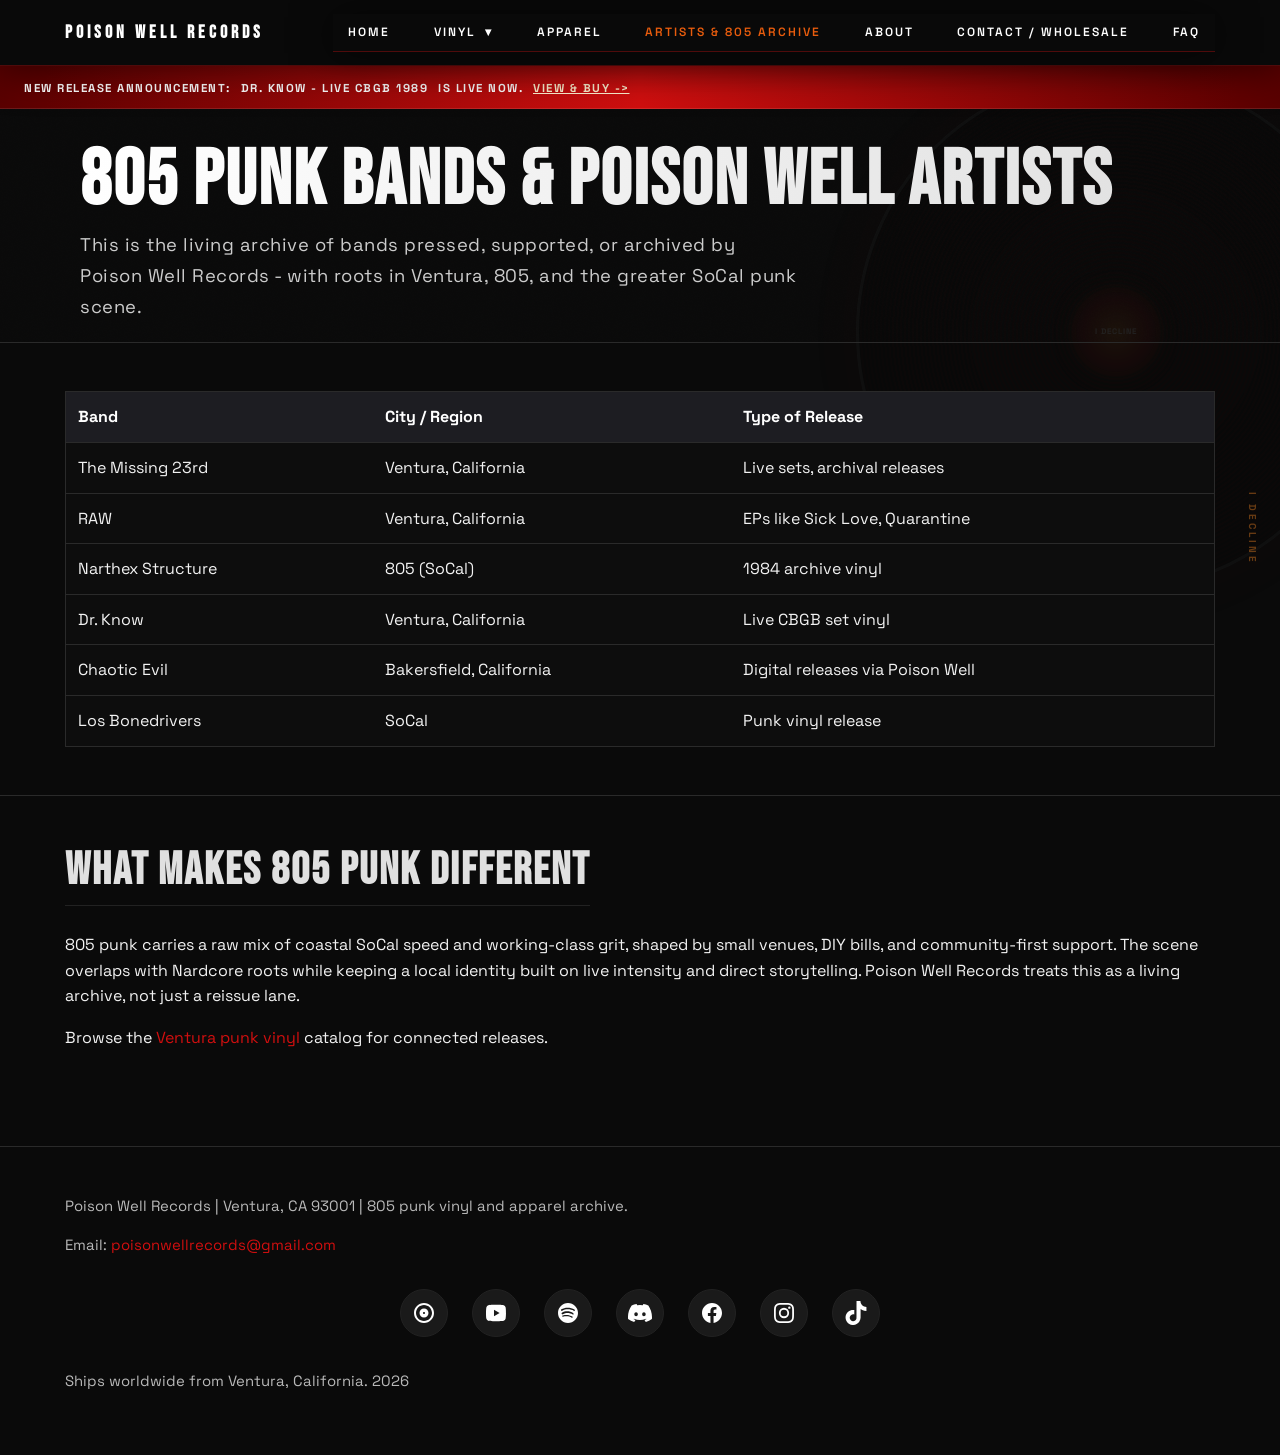
==== 805-punk-bands.html @ 2ea9d639 "Refine design into a million-dollar website with new typography and responsive SVG icon grids" ====
<!DOCTYPE html>
<html lang="en">

<head>
  <meta charset="UTF-8" />
  <meta name="viewport" content="width=device-width, initial-scale=1.0" />
  <title>805 Punk Bands - Poison Well Records Artists & Archive</title>
  <meta name="description"
    content="Explore 805 punk bands and Poison Well Records artists from Ventura, SoCal, and connected scenes." />
  <link rel='canonical' href='https://poisonwellrecords.netlify.app/805-punk-bands' />
  <link rel="preload" href="styles.min.css" as="style" />
  <link rel="stylesheet" href="styles.min.css" />
  <script type="application/ld+json">
  {
    "@context": "https://schema.org",
    "@type": "ItemList",
    "name": "Poison Well Records 805 Punk Archive",
    "description": "A curated list of bands from the Ventura and 805 punk scene archived by Poison Well Records.",
    "itemListElement": [
      {
        "@type": "ListItem",
        "position": 1,
        "item": {
          "@type": "MusicGroup",
          "name": "The Missing 23rd",
          "genre": "Hardcore Punk",
          "homeLocation": {
            "@type": "Place",
            "name": "Ventura, California"
          },
          "description": "Significant Ventura hardcore band known for archival releases on Poison Well."
        }
      },
      {
        "@type": "ListItem",
        "position": 2,
        "item": {
          "@type": "MusicGroup",
          "name": "RAW",
          "genre": "Punk Rock",
          "homeLocation": {
            "@type": "Place",
            "name": "Ventura, California"
          },
          "description": "Modern Ventura punk band active in the 805 scene."
        }
      },
      {
        "@type": "ListItem",
        "position": 3,
        "item": {
          "@type": "MusicGroup",
          "name": "Narthex Structure",
          "genre": "805 Punk",
          "homeLocation": {
            "@type": "Place",
            "name": "Oxnard / Ventura, California"
          },
          "description": "Historic 805 punk band from the mid-1980s."
        }
      },
      {
        "@type": "ListItem",
        "position": 4,
        "item": {
          "@type": "MusicGroup",
          "name": "Dr. Know",
          "genre": "Hardcore Punk / Nardcore",
          "homeLocation": {
            "@type": "Place",
            "name": "Oxnard / Ventura, California"
          },
          "description": "Pioneering Nardcore band with legendary live CBGB recordings."
        }
      }
    ]
  }
  </script>
</head>

<body>
  <header class="topbar">
    <div class="container nav">
      <a class="brand" href="/">Poison Well Records</a>
      <nav class="nav-links" aria-label="Main navigation">
        <a href="/">Home</a>
        <div class="nav-dropdown">
          <a class="nav-main" href="/ventura-punk-record-store-online">Vinyl</a>
          <div class="dropdown-content" aria-label="Vinyl subnavigation">
            <a href="/ventura-punk-record-store-online#tab-vinyl">All Vinyl</a>
            <a href="/ventura-punk-record-store-online#tab-test-pressings">Test Pressings</a>
            <a href="/ventura-punk-record-store-online#tab-digital-releases">Digital Releases</a>
            <a href="/ventura-punk-record-store-online#tab-rarities">Rarities</a>
          </div>
        </div>
        <a href="/apparel">Apparel</a>
        <a href="/805-punk-bands">Artists & 805 Archive</a>
        <a href="/about-poison-well-records">About</a>
        <a href="/contact-wholesale">Contact / Wholesale</a>
        <a href="/faq">FAQ</a>
      </nav>
    </div>
  </header>
  <main>
    <section class="hero">
      <div class="container">
        <h1>805 Punk Bands &amp; Poison Well Artists</h1>
        <p class="lead">This is the living archive of bands pressed, supported, or archived by Poison Well Records -
          with roots in Ventura, 805, and the greater SoCal punk scene.</p>
      </div>
    </section>
    <section class="section">
      <div class="container table-wrap">
        <table>
          <thead>
            <tr>
              <th>Band</th>
              <th>City / Region</th>
              <th>Type of Release</th>
            </tr>
          </thead>
          <tbody>
            <tr>
              <td>The Missing 23rd</td>
              <td>Ventura, California</td>
              <td>Live sets, archival releases</td>
            </tr>
            <tr>
              <td>RAW</td>
              <td>Ventura, California</td>
              <td>EPs like Sick Love, Quarantine</td>
            </tr>
            <tr>
              <td>Narthex Structure</td>
              <td>805 (SoCal)</td>
              <td>1984 archive vinyl</td>
            </tr>
            <tr>
              <td>Dr. Know</td>
              <td>Ventura, California</td>
              <td>Live CBGB set vinyl</td>
            </tr>
            <tr>
              <td>Chaotic Evil</td>
              <td>Bakersfield, California</td>
              <td>Digital releases via Poison Well</td>
            </tr>
            <tr>
              <td>Los Bonedrivers</td>
              <td>SoCal</td>
              <td>Punk vinyl release</td>
            </tr>
          </tbody>
        </table>
      </div>
    </section>
    <section class="section">
      <div class="container">
        <h2>What Makes 805 Punk Different</h2>
        <p>805 punk carries a raw mix of coastal SoCal speed and working-class grit, shaped by small venues, DIY bills,
          and community-first support. The scene overlaps with Nardcore roots while keeping a local identity built on
          live intensity and direct storytelling. Poison Well Records treats this as a living archive, not just a
          reissue lane.</p>
        <p>Browse the <a href="/ventura-punk-vinyl">Ventura punk vinyl</a> catalog for connected releases.</p>
      </div>
    </section>
  </main>
  <footer class="footer">
    <div class="container">
      <p>Poison Well Records | Ventura, CA 93001 | 805 punk vinyl and apparel archive.</p>
      <p>Email: <a href="mailto:poisonwellrecords@gmail.com">poisonwellrecords@gmail.com</a></p>
            <div class="footer-social-icons">
        <a href="/ventura-punk-record-store-online" class="social-icon icon-store" title="Shop Vinyl">
          <svg viewBox="0 0 24 24" fill="currentColor"><path d="M12 2C6.48 2 2 6.48 2 12s4.48 10 10 10 10-4.48 10-10S17.52 2 12 2zm0 18c-4.41 0-8-3.59-8-8s3.59-8 8-8 8 3.59 8 8-3.59 8-8 8zm0-12.5c-2.49 0-4.5 2.01-4.5 4.5s2.01 4.5 4.5 4.5 4.5-2.01 4.5-4.5-2.01-4.5-4.5-4.5zm0 5.5c-.55 0-1-.45-1-1s.45-1 1-1 1 .45 1 1-.45 1-1 1z"/></svg>
        </a>
        <a href="https://www.youtube.com/@poisonwellrecords" target="_blank" class="social-icon icon-youtube" title="YouTube">
          <svg viewBox="0 0 24 24" fill="currentColor"><path d="M21.582 6.186a2.67 2.67 0 0 0-1.884-1.884C18.033 3.868 12 3.868 12 3.868s-6.033 0-7.698.434A2.67 2.67 0 0 0 2.418 6.186C2 7.85 2 12 2 12s0 4.15.418 5.814a2.67 2.67 0 0 0 1.884 1.884C6.033 20.132 12 20.132 12 20.132s6.033 0 7.698-.434a2.67 2.67 0 0 0 1.884-1.884C22 16.15 22 12 22 12s0-4.15-.418-5.814zM9.996 15.348V8.652L15.603 12l-5.607 3.348z"/></svg>
        </a>
        <a href="https://open.spotify.com/search/poison%20well%20records" target="_blank" class="social-icon icon-spotify" title="Spotify">
          <svg viewBox="0 0 24 24" fill="currentColor"><path d="M12 2C6.477 2 2 6.477 2 12s4.477 10 10 10 10-4.477 10-10S17.523 2 12 2zm4.586 14.423c-.183.295-.568.39-.86.208-2.355-1.44-5.316-1.765-8.804-.967-.328.075-.653-.13-.728-.458-.075-.328.13-.653.458-.728 3.818-.87 7.078-.505 9.726 1.114.292.183.387.567.208.86zm1.196-3.21c-.227.368-.7.487-1.07.26-2.695-1.657-6.815-2.15-9.76-.178-.415.28-.97.17-1.25-.246-.28-.416-.17-.97.246-1.25 3.39-2.268 8.16-1.7 11.23.187.37.228.49.702.264 1.072zm.106-3.374c-3.197-1.897-8.48-2.072-11.53-.114-.492.29-.982.16-1.274-.24-.29-.402-.128-.914.288-1.188 3.52-2.227 9.387-2.028 13.065.155.443.264.58.847.316 1.29-.264.444-.847.58-1.29.316z"/></svg>
        </a>
        <a href="https://discord.gg/invitelink" target="_blank" class="social-icon icon-discord" title="Discord">
           <svg viewBox="0 0 127.14 96.36" fill="currentColor"><path d="M107.7 8.07A105.15 105.15 0 0 0 81.47 0a72.06 72.06 0 0 0-3.36 6.83 97.68 97.68 0 0 0-29.11 0A72.37 72.37 0 0 0 45.64 0a105.89 105.89 0 0 0-26.25 8.09C2.79 32.65-1.73 56.58.51 80.17a105.73 105.73 0 0 0 32.17 16.19 77.7 77.7 0 0 0 6.89-11.1 68.42 68.42 0 0 1-10.85-5.18c.91-.66 1.8-1.34 2.66-2a75.57 75.57 0 0 0 64.32 0c.87.71 1.76 1.39 2.68 2a68.68 68.68 0 0 1-10.87 5.19 77 77 0 0 0 6.89 11.1 105.25 105.25 0 0 0 32.19-16.19c2.64-27.38-4.51-51.11-18.89-72.11zM42.79 65.43c-5.15 0-9.36-4.66-9.36-10.37s4.12-10.37 9.36-10.37c5.29 0 9.42 4.7 9.36 10.37 0 5.71-4.12 10.37-9.36 10.37zm41.56 0c-5.15 0-9.36-4.66-9.36-10.37s4.12-10.37 9.36-10.37c5.29 0 9.42 4.7 9.36 10.37 0 5.71-4.12 10.37-9.36 10.37z"/></svg>
        </a>
        <a href="https://www.facebook.com/poisonwellrecords/" target="_blank" class="social-icon icon-facebook" title="Facebook">
          <svg viewBox="0 0 24 24" fill="currentColor"><path d="M22 12c0-5.523-4.477-10-10-10S2 6.477 2 12c0 4.99 3.657 9.128 8.438 9.878v-6.987h-2.54V12h2.54V9.797c0-2.506 1.492-3.89 3.777-3.89 1.094 0 2.238.195 2.238.195v2.46h-1.26c-1.243 0-1.63.77-1.63 1.562V12h2.773l-.443 2.89h-2.33v6.988C18.343 21.128 22 16.99 22 12z"/></svg>
        </a>
        <a href="https://www.instagram.com/poisonwellrecords" target="_blank" class="social-icon icon-instagram" title="Instagram">
          <svg viewBox="0 0 24 24" fill="currentColor"><path d="M12 2c2.717 0 3.056.01 4.122.06 1.065.05 1.79.217 2.427.465.66.254 1.216.598 1.772 1.153a4.908 4.908 0 0 1 1.153 1.772c.247.637.415 1.363.465 2.428.047 1.066.06 1.405.06 4.122 0 2.717-.01 3.056-.06 4.122-.05 1.065-.218 1.79-.465 2.428a4.883 4.883 0 0 1-1.153 1.772 4.915 4.915 0 0 1-1.772 1.153c-.637.247-1.363.415-2.428.465-1.066.047-1.405.06-4.122.06-2.717 0-3.056-.01-4.122-.06-1.065-.05-1.79-.218-2.428-.465a4.89 4.89 0 0 1-1.772-1.153 4.904 4.904 0 0 1-1.153-1.772c-.248-.637-.415-1.363-.465-2.428C2.013 15.056 2 14.717 2 12c0-2.717.01-3.056.06-4.122.05-1.066.217-1.79.465-2.428a4.88 4.88 0 0 1 1.153-1.772A4.897 4.897 0 0 1 5.45 2.525c.638-.248 1.362-.415 2.428-.465C8.944 2.013 9.283 2 12 2zm0 1.802c-2.67 0-3.004.01-4.058.058-.975.045-1.504.207-1.854.344-.467.182-.8.398-1.15.748-.35.35-.566.683-.748 1.15-.137.35-.3.88-.344 1.855-.048 1.054-.058 1.387-.058 4.057v.002c0 2.67.01 3.004.058 4.058.045.975.207 1.504.344 1.854.182.466.399.8.748 1.15.35.35.683.566 1.15.748.35.137.88.3 1.855.344 1.054.048 1.387.058 4.057.058 2.67 0 3.004-.01 4.058-.058.975-.045 1.504-.207 1.854-.344.466-.182.8-.398 1.15-.748.35-.35.566-.683.748-1.15.137-.35.3-.88.344-1.855.048-1.054.058-1.387.058-4.057 0-2.67-.01-3.004-.058-4.058-.045-.975-.207-1.504-.344-1.854a3.097 3.097 0 0 0-.748-1.15 3.098 3.098 0 0 0-1.15-.748c-.35-.137-.88-.3-1.855-.344-1.054-.048-1.387-.058-4.057-.058zM12 6.865A5.135 5.135 0 1 1 12 17.135 5.135 5.135 0 0 1 12 6.865zm0 1.802a3.333 3.333 0 1 0 0 6.666 3.333 3.333 0 0 0 0-6.666zm5.338-3.205a1.2 1.2 0 1 1 0 2.4 1.2 1.2 0 0 1 0-2.4z"/></svg>
        </a>
        <a href="https://www.tiktok.com/@poisonwellrecords" target="_blank" class="social-icon icon-tiktok" title="TikTok">
          <svg viewBox="0 0 24 24" fill="currentColor"><path d="M12.525.02c1.31-.02 2.61-.01 3.91-.01.08 1.53.63 3.09 1.75 4.17 1.12 1.11 2.7 1.62 4.24 1.79v4.03c-1.44-.05-2.89-.35-4.2-.97-.57-.26-1.1-.59-1.62-.93-.01 2.92.01 5.84-.02 8.75-.08 1.4-.54 2.79-1.35 3.94-1.31 1.92-3.58 3.17-5.91 3.21-1.43.08-2.86-.31-4.08-1.03-2.02-1.19-3.44-3.37-3.65-5.71-.02-.5-.03-1-.01-1.49.18-1.9 1.12-3.72 2.58-4.96 1.66-1.44 3.98-2.13 6.15-1.72.02 1.48-.04 2.96-.04 4.44-.99-.32-2.15-.23-3.02.37-.63.41-1.11 1.04-1.36 1.75-.21.51-.15 1.07-.14 1.61.24 1.64 1.82 3.02 3.5 2.87 1.12-.01 2.19-.66 2.77-1.61.19-.33.4-.67.41-1.06.1-1.79.06-3.57.07-5.36.01-4.03-.01-8.05.02-12.07z"/></svg>
        </a>
      </div>
      <p>Ships worldwide from Ventura, California. <span data-current-year></span></p>
    </div>
  </footer>
  <script src="site.min.js" defer></script>
</body>

</html>
---- styles.min.css ----
@import url('https://fonts.googleapis.com/css2?family=Bebas+Neue&family=Space+Grotesk:wght@400;500;700&display=swap');

:root {
  --bg: #1a0a00;
  --bg-alt: #2b1200;
  --text: #ffffff;
  --muted: #cccccc;
  --accent: #e85c0d;
  --accent-glow: rgba(232, 92, 13, 0.24);
  --accent-2: #f5a623;
  --line: #3b1e0b;
  --card: #2a1200;
  --success: #34d399;
}

* { box-sizing: border-box; }

html, body {
  margin: 0;
  padding: 0;
  background:
    radial-gradient(circle at 10% 10%, rgba(255, 77, 31, 0.15), transparent 35%),
    radial-gradient(circle at 85% 0%, rgba(240, 200, 8, 0.12), transparent 30%),
    linear-gradient(180deg, #0b0b0d, #111115);
  color: var(--text);
  font-family: 'Space Grotesk', 'Segoe UI', sans-serif;
  line-height: 1.6;
}

/* Fixed logo watermark background */
body::before {
  content: '';
  position: fixed;
  top: 50%;
  left: 50%;
  transform: translate(-50%, -50%);
  width: 60vmin;
  height: 60vmin;
  background-image: url('poison-well-records-logo-ventura-805-punk-label.png');
  background-size: contain;
  background-repeat: no-repeat;
  background-position: center;
  opacity: 0.06;
  pointer-events: none;
  z-index: -1;
}

a { color: var(--accent-2); text-decoration: none; }
a:hover { text-decoration: underline; }

.container {
  width: min(1150px, 92%);
  margin: 0 auto;
}

.topbar {
  position: sticky;
  top: 0;
  z-index: 20;
  backdrop-filter: blur(10px);
  background: rgba(12, 12, 15, 0.92);
  border-bottom: 1px solid rgba(255,77,31,0.06);
  box-shadow: 0 2px 18px rgba(0,0,0,0.6);
}

.nav {
  display: flex;
  align-items: center;
  justify-content: space-between;
  gap: 1.25rem;
  padding: 0.85rem 0;
}

.brand {
  font-family: 'Bebas Neue', Impact, sans-serif;
  letter-spacing: 0.08em;
  color: var(--text);
  font-size: 1.5rem;
}

/* Neon header treatment (subtle) */
.topbar .brand {
  color: var(--accent);}

.nav-links a {
  color: var(--text);
  transition: color 0.14s ease, text-shadow 0.14s ease;
}
.nav-links a:hover, .nav-links a:focus {
  color: var(--accent);}

/* small neon accent on active nav main */
.nav-main {
  color: var(--text);
}
.nav-main:hover, .nav-main:focus {
  color: var(--accent);}

.nav-links {
  display: flex;
  flex-wrap: wrap;
  gap: 0.85rem;
}

/* Header dropdown for Vinyl subcategories */
.nav-dropdown { position: relative; display: inline-block; }
.nav-dropdown .nav-main { display: inline-block; }
.nav-dropdown .dropdown-content {
  display: none;
  position: absolute;
  background: var(--card);
  min-width: 180px;
  border: 1px solid var(--line);
  padding: 0.25rem 0;
  z-index: 50;
  top: calc(100% + 6px);
  left: 0;
}
.nav-dropdown .dropdown-content a {
  display: block;
  padding: 0.45rem 0.9rem;
  color: var(--text);
  font-size: 0.95rem;
}
.nav-dropdown:hover .dropdown-content,
.nav-dropdown:focus-within .dropdown-content { display: block; }
.nav-main::after { content: ' ▾'; margin-left: 0.25rem; }

.nav-links a {
  color: var(--text);
  font-size: 0.95rem;
  border: 1px solid transparent;
  padding: 0.28rem 0.5rem;
}

.nav-links a:hover {
  border-color: var(--line);
  text-decoration: none;
}

.hero {
  padding: 5rem 0 3rem;
}

.logo-mark {
  width: min(380px, 85vw);
  display: block;
  margin: 0 auto 1.25rem;
  border: 1px solid var(--line);
  background: #08090d;
}

h1, h2, h3 {
  line-height: 1.2;
  margin: 0 0 0.75rem;
}

h1 {
  font-family: 'Bebas Neue', Impact, sans-serif;
  font-size: clamp(2.3rem, 5vw, 4rem);
  letter-spacing: 0.03em;
}

h2 {
  font-family: 'Bebas Neue', Impact, sans-serif;
  font-size: clamp(1.8rem, 3vw, 2.6rem);
  letter-spacing: 0.04em;
}

/* Make headings use the logo neon accent color */
h1, h2, h3 { color: var(--accent); }

.section {
  padding: 3rem 0;
  border-top: 1px solid var(--line);
}

.lead {
  font-size: 1.1rem;
  color: #e7e7ea;
  max-width: 900px;
}

.muted { color: var(--muted); }

.btn-row {
  display: flex;
  flex-wrap: wrap;
  gap: 0.75rem;
  margin-top: 1.1rem;
}

.btn {
  display: inline-block;
  border: 1px solid var(--line);
  padding: 0.72rem 1rem;
  color: var(--text);
  background: linear-gradient(90deg, #1a1a1f, #121216);
  font-weight: 700;
}

.btn.primary {
  background: linear-gradient(90deg, #ff4d1f, #ff7a1f);
  color: #111;
  border-color: transparent;
}

.btn.alt {
  background: linear-gradient(90deg, #f0c808, #ffd84d);
  color: #111;
  border-color: transparent;
}

.grid {
  display: grid;
  gap: 1rem;
}

.grid-2 { grid-template-columns: repeat(auto-fit, minmax(260px, 1fr)); }
.grid-3 { grid-template-columns: repeat(auto-fit, minmax(230px, 1fr)); }
.grid-4 { grid-template-columns: repeat(auto-fit, minmax(220px, 1fr)); }

.card {
  background: linear-gradient(180deg, rgba(255,255,255,0.03), transparent), var(--card);
  border: 1px solid var(--line);
  padding: 1rem;
}

.card h3 {
  font-size: 1.1rem;
  font-family: 'Space Grotesk', sans-serif;
  margin-bottom: 0.4rem;
}

.product-image {
  width: 100%;
  aspect-ratio: 1 / 1;
  object-fit: cover;
  border: 1px solid var(--line);
  margin-bottom: 0.75rem;
  background: #0b0b0f;
}

/* Subtle hover glow and lift for product covers */
.product-image {
  transition: transform 220ms cubic-bezier(.2,.9,.3,1), box-shadow 220ms ease;
}
.product-image:hover {
  transform: translateY(-6px) scale(1.02);
  box-shadow: 0 10px 30px rgba(0,0,0,0.6), 0 0 18px var(--accent-glow);
  cursor: pointer;
}

/* Lightbox styles for cover preview */
.lightbox-backdrop {
  position: fixed;
  inset: 0;
  display: grid;
  place-items: center;
  background: rgba(2,2,2,0.85);
  z-index: 1200;
  opacity: 0;
  pointer-events: none;
  transition: opacity 180ms ease;
}
.lightbox-backdrop.open { opacity: 1; pointer-events: auto; }
.lightbox-inner {
  max-width: min(92vw, 1100px);
  max-height: 92vh;
  display: flex;
  flex-direction: column;
  gap: 0.6rem;
  align-items: center;
}
.lightbox-inner img { width: auto; max-width: 100%; max-height: 78vh; border: 1px solid var(--line); }
.lightbox-caption { color: var(--muted); font-size: 0.95rem; text-align: center; }
.lightbox-close { position: absolute; top: 14px; right: 16px; background: transparent; color: var(--text); border: none; font-size: 1.1rem; }

/* Zoom animation for lightbox inner */
.lightbox-inner { transform: translateY(6px) scale(0.98); transition: transform 220ms cubic-bezier(.2,.9,.3,1); }
.lightbox-backdrop.open .lightbox-inner { transform: translateY(0) scale(1); }

/* Navigation arrows in lightbox */
.lightbox-nav {
  position: absolute;
  top: 50%;
  transform: translateY(-50%);
  z-index: 1210;
  display: flex;
  gap: 12px;
}
.lightbox-nav button {
  background: rgba(0,0,0,0.45);
  border: 1px solid rgba(255,255,255,0.06);
  color: #fff;
  padding: 0.6rem 0.72rem;
  cursor: pointer;
  font-size: 1.05rem;
}
.lightbox-nav-left { left: 12px; }
.lightbox-nav-right { right: 12px; }

@media (max-width: 700px) {
  .lightbox-nav button { padding: 0.45rem 0.55rem; font-size: 0.95rem; }
}

.price {
  display: inline-block;
  margin-top: 0.6rem;
  color: var(--success);
  font-weight: 700;
}

.tags {
  display: flex;
  flex-wrap: wrap;
  gap: 0.45rem;
  margin-top: 0.65rem;
}

.tag {
  border: 1px solid #3a3a40;
  font-size: 0.82rem;
  color: #dadbe0;
  padding: 0.2rem 0.45rem;
}

.table-wrap { overflow-x: auto; }

table {
  width: 100%;
  border-collapse: collapse;
  background: var(--card);
  border: 1px solid var(--line);
}

th, td {
  border-bottom: 1px solid var(--line);
  text-align: left;
  padding: 0.75rem;
}

th { color: #fff; background: #1d1d22; }

.form {
  display: grid;
  gap: 0.8rem;
  max-width: 680px;
}

input, select, textarea {
  width: 100%;
  border: 1px solid var(--line);
  background: #111217;
  color: var(--text);
  padding: 0.7rem;
  font: inherit;
}

textarea { min-height: 140px; }

.video-embed {
  aspect-ratio: 16 / 9;
  width: 100%;
  border: 1px solid var(--line);
}

.footer {
  border-top: 1px solid var(--line);
  margin-top: 2rem;
  padding: 2rem 0 3rem;
  color: var(--muted);
  font-size: 0.93rem;
}

.kicker {
  color: var(--accent-2);
  text-transform: uppercase;
  letter-spacing: 0.08em;
  font-weight: 700;
  font-size: 0.8rem;
}

.faq-item {
  border: 1px solid var(--line);
  background: var(--card);
  padding: 1rem;
}

.urgent-cta {
  padding: 1.15rem;
  border: 1px solid #5e2011;
  background:
    linear-gradient(90deg, rgba(255, 77, 31, 0.2), rgba(255, 77, 31, 0.05)),
    #1a1010;
}

.urgent-cta strong {
  color: #ff8d72;
  display: block;
  font-size: 1.1rem;
}

.buy-note {
  font-size: 0.9rem;
  color: var(--muted);
}

.splash-gate {
  position: fixed;
  inset: 0;
  z-index: 1000;
  display: grid;
  place-items: center;
  background:
    radial-gradient(circle at 50% 20%, rgba(240, 200, 8, 0.12), transparent 40%),
    radial-gradient(circle at 50% 80%, rgba(255, 77, 31, 0.16), transparent 45%),
    #07070a;
}

.splash-inner {
  width: min(760px, 92vw);
  text-align: center;
}

.splash-title {
  margin: 0 0 0.4rem;
  font-family: 'Bebas Neue', Impact, sans-serif;
  letter-spacing: 0.06em;
  font-size: clamp(2.3rem, 7vw, 4.5rem);
}

.splash-sub {
  margin: 0 0 1.2rem;
  color: #d9dae0;
  text-transform: uppercase;
  letter-spacing: 0.12em;
  font-size: 0.85rem;
}

.logo-door {
  position: relative;
  width: min(460px, 90vw);
  height: min(600px, 78vh);
  margin: 0.4rem auto 1.1rem;
  cursor: pointer;
}

.door-half {
  position: absolute;
  top: 0;
  bottom: 0;
  width: 50%;
  background-image: url('poison-well-records-logo-ventura-805-punk-label.png');
  background-size: 200% 100%;
  background-repeat: no-repeat;
  border: 1px solid #2d2d34;
  transition: transform 950ms cubic-bezier(.2,.85,.26,1), opacity 900ms ease;
}

.door-left {
  left: 0;
  background-position: left center;
  transform-origin: left center;
}

.door-right {
  right: 0;
  background-position: right center;
  transform-origin: right center;
}

.splash-gate.open .door-left {
  transform: translateX(-120%) rotateY(22deg);
  opacity: 0.15;
}

.splash-gate.open .door-right {
  transform: translateX(120%) rotateY(-22deg);
  opacity: 0.15;
}

.enter-hint {
  color: var(--muted);
  font-size: 0.85rem;
  letter-spacing: 0.08em;
  text-transform: uppercase;
}

.splash-gate.hide {
  animation: splashFadeOut 520ms ease forwards;
}

@keyframes splashFadeOut {
  to {
    opacity: 0;
    visibility: hidden;
  }
}

@media (max-width: 700px) {
  .topbar { position: static; }
  .nav { align-items: flex-start; flex-direction: column; }
  .hero { padding-top: 3.7rem; }
}

/* Header alert bar (scrolling) */
.header-alert {
  background: linear-gradient(90deg, rgba(255,77,31,0.12), rgba(255,77,31,0.06));
  border-top: 2px solid rgba(255,77,31,0.14);
  border-bottom: 1px solid rgba(255,77,31,0.06);
  color: #fff;
  padding: 0.4rem 0;
  overflow: hidden;
}
.header-alert .marquee {
  display: block;
  white-space: nowrap;
  will-change: transform;
  animation: marquee 18s linear infinite;
  font-weight: 700;
  color: #fff;
}
.header-alert .marquee a { color: #fff; text-decoration: underline; }
.header-alert:hover .marquee { animation-play-state: paused; }

@keyframes pwr-marquee {
  0% { transform: translateX(100%); }
  100% { transform: translateX(-100%); }
}

/* Keep glow subtle on small screens */
@media (max-width: 700px) {
  .topbar .brand {}
  .header-alert .marquee { font-size: 0.95rem; }
}

/* Store Tabs */
.store-tabs-section {
  padding: 1.5rem 0;
  border-top: 1px solid var(--line);
}

.store-tabs {
  display: flex;
  flex-wrap: wrap;
  gap: 0.5rem;
  margin-bottom: 1rem;
}

.store-tab {
  background: linear-gradient(180deg, rgba(255,255,255,0.03), transparent), var(--card);
  border: 1px solid var(--line);
  color: var(--text);
  padding: 0.65rem 1.25rem;
  font-family: 'Space Grotesk', sans-serif;
  font-size: 0.95rem;
  font-weight: 500;
  cursor: pointer;
  transition: all 0.2s ease;
}

.store-tab:hover {
  border-color: var(--accent);
  background: linear-gradient(180deg, rgba(255, 77, 31, 0.1), transparent), var(--card);
}

.store-tab.active {
  background: linear-gradient(90deg, #ff4d1f, #ff7a1f);
  color: #111;
  border-color: transparent;
  font-weight: 700;
}

.tab-footnote {
  color: var(--muted);
  font-size: 0.9rem;
  margin: 0;
  font-style: italic;
}

.tab-content {
  display: none;
}

.tab-content.active {
  display: block;
}

.product-placeholder {
  width: 100%;
  aspect-ratio: 1 / 1;
  background: linear-gradient(135deg, #1a1a1f 0%, #0f0f12 100%);
  border: 1px dashed var(--line);
  margin-bottom: 0.75rem;
  display: flex;
  align-items: center;
  justify-content: center;
}

.digital-band-card {
  text-align: center;
  padding: 1.5rem 1rem;
}

.digital-band-card h3 {
  color: var(--accent-2);
  margin-bottom: 0.5rem;
}

.digital-band-card p {
  color: var(--muted);
  font-size: 0.85rem;
  margin: 0;
}

@media (max-width: 700px) {
  .store-tabs {
    gap: 0.35rem;
  }
  .store-tab {
    padding: 0.5rem 0.85rem;
    font-size: 0.85rem;
  }
  .nav-dropdown .dropdown-content { position: static; border: none; box-shadow: none; }
}

/* Minimal styles for new page structure inserted into index.html */
.site-header {
  position: sticky;
  top: 0;
  z-index: 20;
  background: rgba(12,12,15,0.92);
  border-bottom: 1px solid rgba(255,77,31,0.06);
  box-shadow: 0 2px 12px rgba(0,0,0,0.5);
}
.site-header .container { display:flex; align-items:center; justify-content:space-between; padding:0.65rem 0; }
.site-header .logo {
  font-family: 'Bebas Neue', Impact, sans-serif;
  color: var(--accent);
  font-size: 1.35rem;
  letter-spacing: 0.06em;
}
.main-nav { display:flex; gap:0.85rem; align-items:center; }
.main-nav a { color: var(--text); padding:0.28rem 0.5rem; border: 1px solid transparent; font-size:0.95rem; }
.main-nav a:hover { color: var(--accent); border-color: var(--line); }

.hero-actions { margin-top: 1rem; }
.btn-primary { display:inline-block; padding:0.72rem 1rem; font-weight:700; color:#111; background: linear-gradient(90deg,#ff4d1f,#ff7a1f); border: none; text-decoration: none; }
.hero-tagline { color: var(--muted); margin-top: 0.6rem; }

.release-grid { display: grid; gap: 1rem; grid-template-columns: repeat(auto-fit,minmax(220px,1fr)); }
.release-card { background: linear-gradient(180deg, rgba(255,255,255,0.02), transparent), var(--card); border:1px solid var(--line); padding:0.9rem; }
.release-cover { width:100%; aspect-ratio: 1 / 1; background:#08090d; border:1px solid var(--line); margin-bottom:0.6rem; }
.release-hook { color: var(--muted); font-size:0.95rem; margin-bottom:0.45rem; }

.artist-grid { display: grid; gap: 1rem; grid-template-columns: repeat(auto-fit,minmax(220px,1fr)); }
.artist-card { background: var(--card); border:1px solid var(--line); padding:0.9rem; }
.artist-links a { color: var(--accent-2); }

.shows-list { display: grid; gap: 0.9rem; }
.show-item { background: var(--card); border:1px solid var(--line); padding:0.9rem; }

.store-info { padding-top: 1.2rem; }

.newsletter-form { display:flex; gap:0.6rem; max-width:520px; margin-top:0.6rem; }
.newsletter-form input { flex:1; }

.site-footer { border-top: 1px solid var(--line); padding: 2rem 0; color: var(--muted); }
.footer-social a { color: var(--text); margin-right: 0.45rem; }

@media (max-width:700px) {
  .main-nav { flex-wrap:wrap; gap:0.6rem; }
  .newsletter-form { flex-direction: column; }
}

/* Additional responsive spacing and typography tweaks */
section { padding-top: 2.4rem; padding-bottom: 2.4rem; }
.container { padding-left: 0; padding-right: 0; }
h2 { margin-bottom: 0.6rem; }
.release-card h3, .artist-card h3 { color: var(--accent-2); margin-bottom: 0.4rem; }

@media (max-width: 900px) {
  h1 { font-size: clamp(1.9rem, 6vw, 2.8rem); }
  .hero { padding: 3.2rem 0; }
}

/* Premium global refresh: palette, nav, hero, headings, alert, vinyl */
:root {
  --bg: #1a0a00;
  --bg-alt: #2a1200;
  --text: #ffffff;
  --muted: #cccccc;
  --accent: #e85c0d;
  --accent-glow: rgba(232, 92, 13, 0.24);
  --accent-2: #f5a623;
  --line: #3b1e0b;
  --card: #2a1200;
}

html, body {
  background:
    radial-gradient(ellipse at 20% 18%, rgba(232, 92, 13, 0.11), transparent 52%),
    radial-gradient(ellipse at 86% 8%, rgba(245, 166, 35, 0.08), transparent 38%),
    linear-gradient(180deg, #1a0a00 0%, #140800 52%, #1a0a00 100%);
  color: var(--text);
}

body::before {
  z-index: -2;
  opacity: 0.035;
}

main, footer, .footer, .site-footer, .section, .hero, .container {
  position: relative;
  z-index: 2;
}

/* Premium glass nav */
.topbar,
.site-header,
nav,
header {
  background: rgba(10, 10, 10, 0.92) !important;
  backdrop-filter: blur(12px);
  -webkit-backdrop-filter: blur(12px);
  border-bottom: 1px solid rgba(232, 92, 13, 0.2);
  box-shadow: 0 2px 40px rgba(0, 0, 0, 0.6);
  position: sticky;
  top: 0;
  z-index: 1000;
  transition: all 0.3s ease;
}

/* Logo upgrade */
.site-logo, .brand-name, .brand, .logo, a[href="/"] {
  font-size: 1.1rem;
  letter-spacing: 4px;
  font-weight: 900;
  text-transform: uppercase;
  color: #ffffff !important;}

/* Nav links */
nav a,
.nav-links a,
.main-nav a {
  font-size: 0.75rem;
  letter-spacing: 2px;
  text-transform: uppercase;
  font-weight: 600;
  color: #cccccc !important;
  transition: color 0.2s ease, text-shadow 0.2s ease, border-color 0.2s ease;
  padding: 8px 14px;
}

nav a:hover,
nav a[aria-current="page"],
.nav-links a:hover,
.nav-links a[aria-current="page"],
.main-nav a:hover,
.main-nav a[aria-current="page"] {
  color: #e85c0d !important;text-decoration: none;
}

/* Alert bar marquee */
.alert-bar {
  background: linear-gradient(90deg, #8b2500, #e85c0d, #8b2500);
  overflow: hidden;
  white-space: nowrap;
  padding: 8px 0;
  border-bottom: 1px solid rgba(255, 255, 255, 0.1);
  position: relative;
  z-index: 999;
}

.alert-bar .alert-marquee {
  display: inline-flex;
  width: max-content;
  animation: pwr-marquee 28s linear infinite;
  font-size: 0.72rem;
  letter-spacing: 1.5px;
  font-weight: 700;
  text-transform: uppercase;
  color: #fff;
  gap: 100px;
  padding-left: 24px;
}

.alert-bar .alert-marquee span {
  display: inline-flex;
  align-items: center;
  gap: 10px;
}

.alert-bar .alert-marquee a {
  color: #fff1d0;
  text-decoration: underline;
}

/* Backward compatibility with old header-alert class */
.header-alert {
  background: transparent;
  border: 0;
  padding: 0;
}

.header-alert .container {
  width: 100%;
  margin: 0;
}

.header-alert .marquee {
  display: inline-flex;
  white-space: nowrap;
  animation: none;
  font-weight: inherit;
  color: inherit;
}

@keyframes pwr-marquee {
  0% { transform: translateX(0); }
  100% { transform: translateX(-50%); }
}

/* Hero wrapper */
.hero,
section:first-of-type,
[class*="hero"] {
  min-height: 85vh;
  display: flex;
  flex-direction: column;
  justify-content: center;
  padding: 100px 80px;
  position: relative;
  overflow: hidden;
  background:
    radial-gradient(ellipse at 20% 50%, rgba(232, 92, 13, 0.08) 0%, transparent 60%),
    linear-gradient(180deg, #1a0a00 0%, #2a1200 50%, #1a0a00 100%);
}

/* Grain texture overlay */
.hero::before {
  content: '';
  position: absolute;
  inset: 0;
  background-image: url("data:image/svg+xml,%3Csvg viewBox='0 0 200 200' xmlns='http://www.w3.org/2000/svg'%3E%3Cfilter id='noise'%3E%3CfeTurbulence type='fractalNoise' baseFrequency='0.9' numOctaves='4' stitchTiles='stitch'/%3E%3C/filter%3E%3Crect width='100%25' height='100%25' filter='url(%23noise)' opacity='0.04'/%3E%3C/svg%3E");
  background-repeat: repeat;
  background-size: 150px;
  opacity: 0.3;
  pointer-events: none;
  z-index: 1;
}

/* Main H1 */
.hero h1,
h1.site-title,
h1 {
  font-size: clamp(3rem, 8vw, 7rem);
  font-weight: 900;
  letter-spacing: 6px;
  text-transform: uppercase;
  color: #e85c0d;
  line-height: 1;
  text-shadow:
    0 0 80px rgba(232, 92, 13, 0.3),
    4px 4px 0 rgba(0, 0, 0, 0.8);
  position: relative;
  z-index: 2;
  margin-bottom: 24px;
}

/* Hero sub-tagline */
.hero p,
.hero .tagline,
.hero .lead {
  font-size: clamp(0.95rem, 2vw, 1.15rem);
  color: #cccccc;
  max-width: 560px;
  line-height: 1.7;
  letter-spacing: 0.5px;
  position: relative;
  z-index: 2;
  margin-bottom: 36px;
}

/* CTA Button */
.hero a.btn,
.hero a[href*="releases"],
a.cta-btn,
.hero .btn-primary {
  display: inline-block;
  padding: 16px 44px;
  background: linear-gradient(135deg, #e85c0d, #cc3d00);
  color: #fff !important;
  font-size: 0.8rem;
  font-weight: 800;
  letter-spacing: 3px;
  text-transform: uppercase;
  border: none;
  border-radius: 2px;
  cursor: pointer;
  transition: all 0.25s ease;
  box-shadow:
    0 8px 30px rgba(232, 92, 13, 0.35),
    inset 0 1px 0 rgba(255, 255, 255, 0.15);
  position: relative;
  z-index: 2;
  text-decoration: none;
}

.hero a.btn:hover,
.hero .btn-primary:hover {
  transform: translateY(-3px);
  box-shadow: 0 14px 40px rgba(232, 92, 13, 0.55);
  background: linear-gradient(135deg, #ff6b1a, #e85c0d);
}

/* Section headings */
h2 {
  font-size: clamp(1.6rem, 4vw, 2.8rem);
  font-weight: 900;
  letter-spacing: 4px;
  text-transform: uppercase;
  color: #e85c0d;}

/* Vinyl spinner layer */
.vinyl-bg-spinner {
  --label-color: #e85c0d;
  position: fixed;
  right: -80px;
  top: 10vh;
  width: 520px;
  height: 520px;
  border-radius: 50%;
  background:
    radial-gradient(circle at 50% 50%, #1a1a1a 0%, #1a1a1a 12%, transparent 12.5%),
    repeating-radial-gradient(circle at 50% 50%, #111 0, #111 2px, #222 2px, #222 4px);
  border: 3px solid #333;
  box-shadow:
    0 0 60px rgba(232, 92, 13, 0.15),
    inset 0 0 80px rgba(0, 0, 0, 0.8);
  animation: vinylSpin 12s linear infinite;
  z-index: 0;
  pointer-events: none;
  opacity: 0.13;
  transition: opacity 0.4s ease;
}

.vinyl-bg-spinner::after {
  content: '';
  position: absolute;
  top: 50%;
  left: 50%;
  transform: translate(-50%, -50%);
  width: 80px;
  height: 80px;
  border-radius: 50%;
  background: radial-gradient(circle, var(--label-color) 0%, #8b2500 60%, #1a1a1a 100%);
  box-shadow: 0 0 20px rgba(232, 92, 13, 0.5);
}

.vinyl-bg-spinner::before {
  content: attr(data-band);
  position: absolute;
  top: 50%;
  left: 50%;
  transform: translate(-50%, -50%);
  width: 56px;
  text-align: center;
  font-size: 8px;
  line-height: 1.2;
  letter-spacing: 1px;
  font-weight: 900;
  color: rgba(255, 255, 255, 0.85);
  text-transform: uppercase;
  z-index: 1;
}

.vinyl-band-label {
  position: fixed;
  right: 20px;
  top: calc(10vh + 500px);
  font-size: 10px;
  font-weight: 900;
  letter-spacing: 3px;
  text-transform: uppercase;
  opacity: 0.4;
  color: #e85c0d;
  pointer-events: none;
  z-index: 1;
  writing-mode: vertical-rl;
}

body.vinyl-scrolling .vinyl-bg-spinner {
  opacity: 0.22;
}

@keyframes vinylSpin {
  from { transform: rotate(0deg); }
  to { transform: rotate(360deg); }
}

@media (max-width: 980px) {
  .vinyl-bg-spinner {
    width: 340px;
    height: 340px;
    right: -120px;
    top: 12vh;
  }
  .vinyl-bg-spinner::after {
    width: 56px;
    height: 56px;
  }
  .vinyl-band-label {
    top: calc(12vh + 320px);
    right: 8px;
    font-size: 8px;
    letter-spacing: 2px;
  }
  .hero,
  section:first-of-type,
  [class*="hero"] {
    min-height: 72vh;
    padding: 84px 24px;
  }
  h1 {
    font-size: clamp(2rem, 11vw, 3.3rem);
    letter-spacing: 2px;
  }
}


/* =============================================
   SPINNING VINYL RECORD BACKGROUND
   Added to hero section
   ============================================= */

/* Apply this class to .hero on store page for spinning vinyl */
.hero-vinyl {
  position: relative;
  overflow: hidden;
}

.hero-vinyl::before {
  content: '';
  position: absolute;
  right: -15vw;
  top: 50%;
  transform: translateY(-50%);
  width: 60vmin;
  height: 60vmin;
  border-radius: 50%;
  background: radial-gradient(
    circle at center,
    #1a1a1a 0%,
    #1a1a1a 12%,
    #0a0a0a 12%,
    #0a0a0a 14%,
    #1c1c1c 14%,
    #111111 18%,
    #0d0d0d 18%,
    #0d0d0d 22%,
    #1a1a1a 22%,
    #131313 28%,
    #0a0a0a 28%,
    #1c1c1c 35%,
    #111111 42%,
    #0d0d0d 48%,
    #1a1a1a 55%,
    #111111 62%,
    #0a0a0a 68%,
    #1c1c1c 75%,
    #0d0d0d 82%,
    #1a1a1a 88%,
    #111111 94%,
    #0a0a0a 100%
  );
  box-shadow:
    0 0 60px rgba(255, 77, 31, 0.1),
    inset 0 0 40px rgba(0,0,0,0.8);
  animation: spin-vinyl 20s linear infinite;
  opacity: 0.4;
  z-index: 0;
  pointer-events: none;
}

/* Orange center label on vinyl */
.hero-vinyl::after {
  content: '';
  position: absolute;
  right: calc(-15vw + 30vmin - 5vmin);
  top: calc(50% - 5vmin);
  width: 10vmin;
  height: 10vmin;
  border-radius: 50%;
  background: var(--accent);
  z-index: 0;
  opacity: 0.3;
  animation: spin-vinyl 20s linear infinite;
  pointer-events: none;
}

@keyframes spin-vinyl {
  from { transform: translateY(-50%) rotate(0deg); }
  to   { transform: translateY(-50%) rotate(360deg); }
}

.hero-vinyl .container {
  position: relative;
  z-index: 1;
}

/* 2026-02-20 visual hotfix pass */
:root {
  --bg: #050505;
  --bg-alt: #0f0f0f;
  --text: #f2f2f2;
  --muted: #b9b9b9;
  --accent: #d10f0f;
  --accent-2: #d10f0f;
  --line: #2a2a2a;
  --card: #0d0d0d;
  --accent-glow: rgba(209, 15, 15, 0.34);
}

html, body {
  background:
    radial-gradient(ellipse at 18% 12%, rgba(209, 15, 15, 0.2), transparent 46%),
    radial-gradient(ellipse at 88% 8%, rgba(209, 15, 15, 0.08), transparent 34%),
    linear-gradient(180deg, #000 0%, #060606 50%, #000 100%);
}

h1, h2, h3 {
  
}

.topbar,
.site-header,
nav,
header {
  border-bottom-color: rgba(209, 15, 15, 0.35);
}

.brand,
.nav-links a,
.nav-main,
.main-nav a {
  color: #ffffff !important;}

.nav-links a:hover,
.nav-main:hover,
.main-nav a:hover,
nav a[aria-current="page"] {
  color: #ff3a3a !important;}

/* Hide header + alert while opening splash is active */
body.gate-active .site-header,
body.gate-active .topbar,
body.gate-active .alert-bar,
body.gate-active .header-alert {
  opacity: 0;
  pointer-events: none;
  transform: translateY(-100%);
}

/* Remove oversized empty feel in hero */
.hero {
  min-height: 62vh;
  padding: 72px 0 40px;
}

.hero .container {
  max-width: 1120px;
}

.hero h1 {
  margin-bottom: 14px;
}

.hero p,
.hero .tagline,
.hero .lead,
.hero-tagline {
  max-width: 720px;
  margin-bottom: 18px;
}

.hero-rare-cta {
  margin: 0.25rem 0 1rem;
  padding: 0.95rem 1rem;
  border: 1px solid rgba(209, 15, 15, 0.45);
  background: linear-gradient(90deg, rgba(209, 15, 15, 0.2), rgba(209, 15, 15, 0.06));
  color: #f0f0f0;
  max-width: 760px;
}

.hero-rare-cta strong {
  color: #ff5757;
}

.hero-rare-cta a {
  color: #ffffff;
  text-decoration: underline;
}

.hero .btn-primary {
  background: linear-gradient(135deg, #d10f0f, #8d0909);
  box-shadow: 0 10px 34px rgba(209, 15, 15, 0.4);
}

.hero .btn-primary:hover {
  background: linear-gradient(135deg, #ff2a2a, #d10f0f);
}

/* Release cards: fix overlap and improve layout */
.release-grid {
  gap: 1.2rem;
  grid-template-columns: repeat(auto-fit, minmax(260px, 1fr));
  align-items: stretch;
}

.release-card {
  display: flex;
  flex-direction: column;
  height: 100%;
  background: linear-gradient(180deg, rgba(255, 255, 255, 0.02), transparent), #0b0b0b;
  border: 1px solid #2b1111;
  box-shadow: 0 14px 32px rgba(0, 0, 0, 0.42);
}

.release-cover {
  position: relative;
  overflow: hidden;
}

.release-cover-image {
  display: block;
  width: 100%;
  height: 100%;
  aspect-ratio: 1 / 1;
  object-fit: cover;
}

.release-cover-detail {
  position: absolute;
  left: 0;
  right: 0;
  bottom: 0;
  margin: 0;
  padding: 0.48rem 0.6rem;
  font-size: 0.92rem;
  color: #fff;
  background: linear-gradient(180deg, rgba(0, 0, 0, 0.04), rgba(0, 0, 0, 0.72));
}

.release-links {
  margin-top: auto;
  display: flex;
  gap: 0.8rem;
  flex-wrap: wrap;
}

.release-links a {
  color: #ff4a4a;
  font-weight: 700;
}

/* Bigger persistent vinyl - MORE VISIBLE */
.vinyl-bg-spinner {
  width: 700px;
  height: 700px;
  right: -180px;
  top: 5vh;
  opacity: 0.45;
  box-shadow:
    0 0 100px rgba(209, 15, 15, 0.35),
    inset 0 0 90px rgba(0, 0, 0, 0.8);
}

/* Additional vinyl spinners for full-page coverage */
.vinyl-bg-spinner-2 {
  --label-color: #ff2020;
  position: fixed;
  left: -150px;
  top: 60vh;
  width: 500px;
  height: 500px;
  border-radius: 50%;
  background:
    radial-gradient(circle at 50% 50%, #3b0000 0%, #3b0000 12%, transparent 12.5%),
    repeating-radial-gradient(circle at 50% 50%, #0a0a0a 0, #0a0a0a 2px, #260303 2px, #260303 4px);
  border: 3px solid #4a4a4a;
  box-shadow:
    0 0 80px rgba(209, 15, 15, 0.3),
    inset 0 0 90px rgba(0, 0, 0, 0.85);
  animation: vinylSpin 15s linear infinite reverse;
  z-index: 0;
  pointer-events: none;
  opacity: 0.35;
}

.vinyl-bg-spinner-3 {
  --label-color: #ff2020;
  position: fixed;
  right: -100px;
  top: 130vh;
  width: 400px;
  height: 400px;
  border-radius: 50%;
  background:
    radial-gradient(circle at 50% 50%, #3b0000 0%, #3b0000 12%, transparent 12.5%),
    repeating-radial-gradient(circle at 50% 50%, #0a0a0a 0, #0a0a0a 2px, #260303 2px, #260303 4px);
  border: 3px solid #4a4a4a;
  box-shadow:
    0 0 60px rgba(209, 15, 15, 0.25),
    inset 0 0 70px rgba(0, 0, 0, 0.85);
  animation: vinylSpin 18s linear infinite;
  z-index: 0;
  pointer-events: none;
  opacity: 0.3;
}

.vinyl-bg-spinner::after {
  background: radial-gradient(circle, var(--label-color) 0%, #7a0a0a 60%, #0b0b0b 100%);
}

body.vinyl-scrolling .vinyl-bg-spinner {
  opacity: 0.32;
}

.vinyl-band-label {
  color: #ff4040;
}

@media (max-width: 980px) {
  .hero {
    min-height: 56vh;
    padding: 56px 0 28px;
  }
  .release-grid {
    grid-template-columns: 1fr;
  }
  .vinyl-bg-spinner {
    width: 400px;
    height: 400px;
    right: -120px;
    top: 10vh;
  }
}

/* Final cleanup: compact CTA + pure black background + visible vinyl */
html,
body {
  background: #000000 !important;
  position: relative;
}

/* Make body transparent to show vinyl spinner through sections */
section,
.section,
.hero,
.about,
.connect,
.releases,
.store-info,
.newsletter {
  background: transparent !important;
}

/* remove large watermark image layer */
body::before {
  display: none !important;
}

.hero,
.section,
.card,
.release-card {
  background-color: transparent;
}

/* override earlier section:first-of-type sizing that was causing the large gap */
section.hero:first-of-type,
main > section:first-of-type {
  min-height: auto;
  padding: 34px 0 20px;
}

.hero {
  min-height: auto;
  padding: 34px 0 20px;
}

.hero .container {
  display: grid;
  gap: 0.55rem;
  align-content: start;
}

.hero h1 {
  margin: 0;
  text-shadow:
    0 0 8px rgba(255, 42, 42, 0.85),
    0 0 18px rgba(255, 24, 24, 0.7),
    0 0 34px rgba(209, 15, 15, 0.55);
}

.hero p,
.hero .lead,
.hero-tagline {
  margin: 0;
}

.hero-rare-cta-small {
  display: inline-block;
  margin: 0.2rem 0 0.4rem;
  padding: 0.5rem 0.72rem;
  font-size: 0.86rem;
  max-width: 620px;
  border: 1px solid rgba(209, 15, 15, 0.45);
  background: rgba(209, 15, 15, 0.14);
}

.hero-rare-cta-small a {
  color: #ffffff;
}

.alert-bar {
  background: linear-gradient(90deg, #5a0000, #d10f0f, #5a0000);
}

.vinyl-bg-spinner {
  --label-color: #ff2020;
  z-index: 1;
  width: 520px;
  height: 520px;
  right: -110px;
  top: 14vh;
  opacity: 0.28;
  background:
    radial-gradient(circle at 50% 50%, #3b0000 0%, #3b0000 12%, transparent 12.5%),
    repeating-radial-gradient(circle at 50% 50%, #0a0a0a 0, #0a0a0a 2px, #260303 2px, #260303 4px);
  border-color: #4a4a4a;
  box-shadow:
    0 0 80px rgba(209, 15, 15, 0.26),
    inset 0 0 90px rgba(0, 0, 0, 0.85);
}

.vinyl-band-label {
  z-index: 2;
  opacity: 0.55;
}

@media (max-width: 980px) {
  .hero,
  section.hero:first-of-type,
  main > section:first-of-type {
    padding: 24px 0 14px;
  }
  .vinyl-bg-spinner {
    width: 360px;
    height: 360px;
    right: -120px;
    top: 18vh;
    opacity: 0.24;
  }
}

/* Hero section removed - Shop by Category is now first */

/* =============================================
   SHOP BY CATEGORY SECTION (NOW FIRST)
   ============================================= */
.shop-categories {
  padding: 20px 0 30px;
  border-top: none;
}

.shop-categories h2 {
  text-align: center;
  margin-bottom: 30px;
  font-size: clamp(1.8rem, 4vw, 2.8rem);
  color: #ff2a2a;}

.category-grid {
  display: grid;
  grid-template-columns: repeat(auto-fit, minmax(280px, 1fr));
  gap: 20px;
}

.category-card {
  display: flex;
  flex-direction: column;
  align-items: center;
  text-align: center;
  padding: 25px 20px;
  background: linear-gradient(180deg, rgba(255, 255, 255, 0.03), transparent);
  border: 1px solid rgba(209, 15, 15, 0.3);
  border-radius: 4px;
  text-decoration: none;
  transition: all 0.3s ease;
  position: relative;
  overflow: hidden;
}

.category-card::before {
  content: '';
  position: absolute;
  top: 0;
  left: 0;
  right: 0;
  height: 3px;
  background: linear-gradient(90deg, transparent, #ff2a2a, transparent);
  opacity: 0;
  transition: opacity 0.3s ease;
}

.category-card:hover {
  transform: translateY(-5px);
  border-color: rgba(209, 15, 15, 0.6);
  box-shadow: 0 10px 40px rgba(209, 15, 15, 0.2);
}

.category-card:hover::before {
  opacity: 1;
}

.category-icon {
  font-size: 2.5rem;
  margin-bottom: 15px;
}

.category-card h3 {
  color: #ffffff;
  font-size: 1.2rem;
  margin-bottom: 10px;
  letter-spacing: 1px;
}

.category-card p {
  color: #b0b0b0;
  font-size: 0.9rem;
  line-height: 1.5;
  margin: 0;
}

/* =============================================
   WHY POISON WELL IS THE BEST SECTION
   ============================================= */
.why-best {
  padding: 50px 0 40px;
  border-top: 1px solid rgba(209, 15, 15, 0.2);
}

.why-best h2 {
  text-align: center;
  margin-bottom: 40px;
  font-size: clamp(2rem, 5vw, 3rem);
  color: #ff2a2a;text-transform: uppercase;
  letter-spacing: 3px;
}

.why-grid {
  display: grid;
  grid-template-columns: repeat(auto-fit, minmax(320px, 1fr));
  gap: 25px;
}

.why-card {
  padding: 30px 25px;
  background: linear-gradient(135deg, rgba(209, 15, 15, 0.08), rgba(209, 15, 15, 0.02));
  border: 1px solid rgba(209, 15, 15, 0.25);
  border-radius: 4px;
  position: relative;
  transition: all 0.3s ease;
}

.why-card:hover {
  border-color: rgba(209, 15, 15, 0.5);
  box-shadow: 0 8px 30px rgba(209, 15, 15, 0.15);
  transform: translateY(-3px);
}

.why-number {
  font-size: 2.5rem;
  font-weight: 900;
  color: rgba(209, 15, 15, 0.4);
  position: absolute;
  top: 15px;
  right: 20px;
  line-height: 1;
}

.why-card h3 {
  color: #ff4040;
  font-size: 1.3rem;
  margin-bottom: 15px;
  padding-right: 60px;
  letter-spacing: 1px;
}

.why-card p {
  color: #d0d0d0;
  font-size: 0.95rem;
  line-height: 1.7;
  margin: 0;
}

@media (max-width: 768px) {
  .category-grid {
    grid-template-columns: 1fr;
  }
  
  .why-grid {
    grid-template-columns: 1fr;
  }
  
  .why-card {
    padding: 25px 20px;
  }
  
  .why-number {
    font-size: 2rem;
    top: 12px;
    right: 15px;
  }
}

/* =============================================
   DIGITAL RELEASES PAGE - BIGGER ICONS & BOXES
   ============================================= */

/* Bigger social icons at top of Digital Releases */
.social-icons-bar {
  gap: 25px;
  margin: 30px 0;
}

.social-icons-bar .social-icon svg {
  width: 42px !important;
  height: 42px !important;
}

.social-icons-bar .social-icon {
  padding: 12px;
}

/* Bigger digital release cards */
.digital-band-card {
  padding: 35px 30px;
  min-height: 220px;
}

.digital-band-card .album-title {
  font-size: 1.5rem;
  margin-bottom: 8px;
}

.digital-band-card .band-name {
  font-size: 1.15rem;
  margin-bottom: 20px;
}

/* Bigger stream icons in cards */
.digital-band-card .stream-links {
  gap: 15px;
}

.digital-band-card .stream-icon svg {
  width: 32px !important;
  height: 32px !important;
}

.digital-band-card .stream-icon img {
  width: 48px !important;
  height: 48px !important;
}

.digital-band-card .stream-icon {
  padding: 8px;
}

/* Bigger grid columns for digital releases */
#tab-digital-releases .grid-3 {
  grid-template-columns: repeat(auto-fit, minmax(320px, 1fr));
  gap: 25px;
}

/* Bigger video embeds */
.video-grid {
  gap: 25px;
  margin: 35px 0;
}

.video-embed {
  min-height: 280px;
}

@media (max-width: 768px) {
  .social-icons-bar .social-icon svg {
    width: 36px !important;
    height: 36px !important;
  }
  
  .digital-band-card {
    padding: 28px 22px;
    min-height: 180px;
  }
  
  .digital-band-card .album-title {
    font-size: 1.3rem;
  }
  
  #tab-digital-releases .grid-3 {
    grid-template-columns: 1fr;
  }
}


/* --- MILLION DOLLAR DESIGN OVERRIDES --- */
:root {
  --neon-red: #ff3333;
  --text-primary: #ffffff;
  --text-secondary: #a0a0a0;
  --bg-deep: #0a0a0a;
  --border-subtle: #222222;
}

body {
    background-color: var(--bg-deep) !important;
}

h1, h2, h3, .splash-title, .brand-name, .hero h1 {
  color: var(--text-primary) !important;
  text-shadow: none !important;
  letter-spacing: 2px !important;
}

h1 {
  font-weight: 800;
  background: linear-gradient(180deg, #fff, #b3b3b3);
  -webkit-background-clip: text;
  -webkit-text-fill-color: transparent;
}

h2 {
    font-weight: 700;
    border-bottom: 1px solid var(--border-subtle);
    padding-bottom: 0.5rem;
    display: inline-block;
    color: #e0e0e0 !important;
}

.hero h1 {
    font-size: clamp(3rem, 6vw, 5rem) !important;
    background: linear-gradient(90deg, #fff, #e0e0e0);
    -webkit-background-clip: text;
    -webkit-text-fill-color: transparent;
    border-bottom: none;
}

/* Premium Icons */
.footer-social-icons {
    display: flex;
    flex-wrap: wrap;
    gap: 1.5rem;
    justify-content: center;
    margin: 2rem 0;
}

.social-icon {
    display: inline-flex;
    align-items: center;
    justify-content: center;
    width: 48px;
    height: 48px;
    border-radius: 50%;
    background-color: #1a1a1a;
    color: #fff;
    transition: all 0.3s cubic-bezier(0.175, 0.885, 0.32, 1.275);
    border: 1px solid var(--border-subtle);
}

.social-icon svg {
    width: 24px;
    height: 24px;
    transition: all 0.3s ease;
}

.social-icon:hover {
    transform: translateY(-5px) scale(1.1);
}

/* Brand Colors on Hover */
.icon-store:hover { background-color: #f5a623; color: #000; border-color: #f5a623; }
.icon-youtube:hover { background-color: #FF0000; border-color: #FF0000; }
.icon-spotify:hover { background-color: #1DB954; border-color: #1DB954; }
.icon-discord:hover { background-color: #5865F2; border-color: #5865F2; }
.icon-facebook:hover { background-color: #1877F2; border-color: #1877F2; }
.icon-instagram:hover { background: linear-gradient(45deg, #f09433 0%, #e6683c 25%, #dc2743 50%, #cc2366 75%, #bc1888 100%); border-color: transparent; }
.icon-tiktok:hover { background-color: #000; color: #fff; border-color: #00f2fe; box-shadow: -2px -2px 0 0 #fe0050, 2px 2px 0 0 #00f2fe; }

/* Subtler Vinyl Spinner to stay elegant */
.vinyl-bg-spinner {
    opacity: 0.1 !important;
}

/* Button Refinements */
.btn-primary, .hero a.btn {
    background: transparent !important;
    border: 1px solid var(--text-primary) !important;
    color: var(--text-primary) !important;
    box-shadow: none !important;
    border-radius: 4px;
    padding: 14px 32px;
}
.btn-primary:hover, .hero a.btn:hover {
    background: var(--text-primary) !important;
    color: var(--bg-deep) !important;
    transform: translateY(-2px);
}
---- styles.min.css ----
@import url('https://fonts.googleapis.com/css2?family=Bebas+Neue&family=Space+Grotesk:wght@400;500;700&display=swap');

:root {
  --bg: #1a0a00;
  --bg-alt: #2b1200;
  --text: #ffffff;
  --muted: #cccccc;
  --accent: #e85c0d;
  --accent-glow: rgba(232, 92, 13, 0.24);
  --accent-2: #f5a623;
  --line: #3b1e0b;
  --card: #2a1200;
  --success: #34d399;
}

* { box-sizing: border-box; }

html, body {
  margin: 0;
  padding: 0;
  background:
    radial-gradient(circle at 10% 10%, rgba(255, 77, 31, 0.15), transparent 35%),
    radial-gradient(circle at 85% 0%, rgba(240, 200, 8, 0.12), transparent 30%),
    linear-gradient(180deg, #0b0b0d, #111115);
  color: var(--text);
  font-family: 'Space Grotesk', 'Segoe UI', sans-serif;
  line-height: 1.6;
}

/* Fixed logo watermark background */
body::before {
  content: '';
  position: fixed;
  top: 50%;
  left: 50%;
  transform: translate(-50%, -50%);
  width: 60vmin;
  height: 60vmin;
  background-image: url('poison-well-records-logo-ventura-805-punk-label.png');
  background-size: contain;
  background-repeat: no-repeat;
  background-position: center;
  opacity: 0.06;
  pointer-events: none;
  z-index: -1;
}

a { color: var(--accent-2); text-decoration: none; }
a:hover { text-decoration: underline; }

.container {
  width: min(1150px, 92%);
  margin: 0 auto;
}

.topbar {
  position: sticky;
  top: 0;
  z-index: 20;
  backdrop-filter: blur(10px);
  background: rgba(12, 12, 15, 0.92);
  border-bottom: 1px solid rgba(255,77,31,0.06);
  box-shadow: 0 2px 18px rgba(0,0,0,0.6);
}

.nav {
  display: flex;
  align-items: center;
  justify-content: space-between;
  gap: 1.25rem;
  padding: 0.85rem 0;
}

.brand {
  font-family: 'Bebas Neue', Impact, sans-serif;
  letter-spacing: 0.08em;
  color: var(--text);
  font-size: 1.5rem;
}

/* Neon header treatment (subtle) */
.topbar .brand {
  color: var(--accent);}

.nav-links a {
  color: var(--text);
  transition: color 0.14s ease, text-shadow 0.14s ease;
}
.nav-links a:hover, .nav-links a:focus {
  color: var(--accent);}

/* small neon accent on active nav main */
.nav-main {
  color: var(--text);
}
.nav-main:hover, .nav-main:focus {
  color: var(--accent);}

.nav-links {
  display: flex;
  flex-wrap: wrap;
  gap: 0.85rem;
}

/* Header dropdown for Vinyl subcategories */
.nav-dropdown { position: relative; display: inline-block; }
.nav-dropdown .nav-main { display: inline-block; }
.nav-dropdown .dropdown-content {
  display: none;
  position: absolute;
  background: var(--card);
  min-width: 180px;
  border: 1px solid var(--line);
  padding: 0.25rem 0;
  z-index: 50;
  top: calc(100% + 6px);
  left: 0;
}
.nav-dropdown .dropdown-content a {
  display: block;
  padding: 0.45rem 0.9rem;
  color: var(--text);
  font-size: 0.95rem;
}
.nav-dropdown:hover .dropdown-content,
.nav-dropdown:focus-within .dropdown-content { display: block; }
.nav-main::after { content: ' ▾'; margin-left: 0.25rem; }

.nav-links a {
  color: var(--text);
  font-size: 0.95rem;
  border: 1px solid transparent;
  padding: 0.28rem 0.5rem;
}

.nav-links a:hover {
  border-color: var(--line);
  text-decoration: none;
}

.hero {
  padding: 5rem 0 3rem;
}

.logo-mark {
  width: min(380px, 85vw);
  display: block;
  margin: 0 auto 1.25rem;
  border: 1px solid var(--line);
  background: #08090d;
}

h1, h2, h3 {
  line-height: 1.2;
  margin: 0 0 0.75rem;
}

h1 {
  font-family: 'Bebas Neue', Impact, sans-serif;
  font-size: clamp(2.3rem, 5vw, 4rem);
  letter-spacing: 0.03em;
}

h2 {
  font-family: 'Bebas Neue', Impact, sans-serif;
  font-size: clamp(1.8rem, 3vw, 2.6rem);
  letter-spacing: 0.04em;
}

/* Make headings use the logo neon accent color */
h1, h2, h3 { color: var(--accent); }

.section {
  padding: 3rem 0;
  border-top: 1px solid var(--line);
}

.lead {
  font-size: 1.1rem;
  color: #e7e7ea;
  max-width: 900px;
}

.muted { color: var(--muted); }

.btn-row {
  display: flex;
  flex-wrap: wrap;
  gap: 0.75rem;
  margin-top: 1.1rem;
}

.btn {
  display: inline-block;
  border: 1px solid var(--line);
  padding: 0.72rem 1rem;
  color: var(--text);
  background: linear-gradient(90deg, #1a1a1f, #121216);
  font-weight: 700;
}

.btn.primary {
  background: linear-gradient(90deg, #ff4d1f, #ff7a1f);
  color: #111;
  border-color: transparent;
}

.btn.alt {
  background: linear-gradient(90deg, #f0c808, #ffd84d);
  color: #111;
  border-color: transparent;
}

.grid {
  display: grid;
  gap: 1rem;
}

.grid-2 { grid-template-columns: repeat(auto-fit, minmax(260px, 1fr)); }
.grid-3 { grid-template-columns: repeat(auto-fit, minmax(230px, 1fr)); }
.grid-4 { grid-template-columns: repeat(auto-fit, minmax(220px, 1fr)); }

.card {
  background: linear-gradient(180deg, rgba(255,255,255,0.03), transparent), var(--card);
  border: 1px solid var(--line);
  padding: 1rem;
}

.card h3 {
  font-size: 1.1rem;
  font-family: 'Space Grotesk', sans-serif;
  margin-bottom: 0.4rem;
}

.product-image {
  width: 100%;
  aspect-ratio: 1 / 1;
  object-fit: cover;
  border: 1px solid var(--line);
  margin-bottom: 0.75rem;
  background: #0b0b0f;
}

/* Subtle hover glow and lift for product covers */
.product-image {
  transition: transform 220ms cubic-bezier(.2,.9,.3,1), box-shadow 220ms ease;
}
.product-image:hover {
  transform: translateY(-6px) scale(1.02);
  box-shadow: 0 10px 30px rgba(0,0,0,0.6), 0 0 18px var(--accent-glow);
  cursor: pointer;
}

/* Lightbox styles for cover preview */
.lightbox-backdrop {
  position: fixed;
  inset: 0;
  display: grid;
  place-items: center;
  background: rgba(2,2,2,0.85);
  z-index: 1200;
  opacity: 0;
  pointer-events: none;
  transition: opacity 180ms ease;
}
.lightbox-backdrop.open { opacity: 1; pointer-events: auto; }
.lightbox-inner {
  max-width: min(92vw, 1100px);
  max-height: 92vh;
  display: flex;
  flex-direction: column;
  gap: 0.6rem;
  align-items: center;
}
.lightbox-inner img { width: auto; max-width: 100%; max-height: 78vh; border: 1px solid var(--line); }
.lightbox-caption { color: var(--muted); font-size: 0.95rem; text-align: center; }
.lightbox-close { position: absolute; top: 14px; right: 16px; background: transparent; color: var(--text); border: none; font-size: 1.1rem; }

/* Zoom animation for lightbox inner */
.lightbox-inner { transform: translateY(6px) scale(0.98); transition: transform 220ms cubic-bezier(.2,.9,.3,1); }
.lightbox-backdrop.open .lightbox-inner { transform: translateY(0) scale(1); }

/* Navigation arrows in lightbox */
.lightbox-nav {
  position: absolute;
  top: 50%;
  transform: translateY(-50%);
  z-index: 1210;
  display: flex;
  gap: 12px;
}
.lightbox-nav button {
  background: rgba(0,0,0,0.45);
  border: 1px solid rgba(255,255,255,0.06);
  color: #fff;
  padding: 0.6rem 0.72rem;
  cursor: pointer;
  font-size: 1.05rem;
}
.lightbox-nav-left { left: 12px; }
.lightbox-nav-right { right: 12px; }

@media (max-width: 700px) {
  .lightbox-nav button { padding: 0.45rem 0.55rem; font-size: 0.95rem; }
}

.price {
  display: inline-block;
  margin-top: 0.6rem;
  color: var(--success);
  font-weight: 700;
}

.tags {
  display: flex;
  flex-wrap: wrap;
  gap: 0.45rem;
  margin-top: 0.65rem;
}

.tag {
  border: 1px solid #3a3a40;
  font-size: 0.82rem;
  color: #dadbe0;
  padding: 0.2rem 0.45rem;
}

.table-wrap { overflow-x: auto; }

table {
  width: 100%;
  border-collapse: collapse;
  background: var(--card);
  border: 1px solid var(--line);
}

th, td {
  border-bottom: 1px solid var(--line);
  text-align: left;
  padding: 0.75rem;
}

th { color: #fff; background: #1d1d22; }

.form {
  display: grid;
  gap: 0.8rem;
  max-width: 680px;
}

input, select, textarea {
  width: 100%;
  border: 1px solid var(--line);
  background: #111217;
  color: var(--text);
  padding: 0.7rem;
  font: inherit;
}

textarea { min-height: 140px; }

.video-embed {
  aspect-ratio: 16 / 9;
  width: 100%;
  border: 1px solid var(--line);
}

.footer {
  border-top: 1px solid var(--line);
  margin-top: 2rem;
  padding: 2rem 0 3rem;
  color: var(--muted);
  font-size: 0.93rem;
}

.kicker {
  color: var(--accent-2);
  text-transform: uppercase;
  letter-spacing: 0.08em;
  font-weight: 700;
  font-size: 0.8rem;
}

.faq-item {
  border: 1px solid var(--line);
  background: var(--card);
  padding: 1rem;
}

.urgent-cta {
  padding: 1.15rem;
  border: 1px solid #5e2011;
  background:
    linear-gradient(90deg, rgba(255, 77, 31, 0.2), rgba(255, 77, 31, 0.05)),
    #1a1010;
}

.urgent-cta strong {
  color: #ff8d72;
  display: block;
  font-size: 1.1rem;
}

.buy-note {
  font-size: 0.9rem;
  color: var(--muted);
}

.splash-gate {
  position: fixed;
  inset: 0;
  z-index: 1000;
  display: grid;
  place-items: center;
  background:
    radial-gradient(circle at 50% 20%, rgba(240, 200, 8, 0.12), transparent 40%),
    radial-gradient(circle at 50% 80%, rgba(255, 77, 31, 0.16), transparent 45%),
    #07070a;
}

.splash-inner {
  width: min(760px, 92vw);
  text-align: center;
}

.splash-title {
  margin: 0 0 0.4rem;
  font-family: 'Bebas Neue', Impact, sans-serif;
  letter-spacing: 0.06em;
  font-size: clamp(2.3rem, 7vw, 4.5rem);
}

.splash-sub {
  margin: 0 0 1.2rem;
  color: #d9dae0;
  text-transform: uppercase;
  letter-spacing: 0.12em;
  font-size: 0.85rem;
}

.logo-door {
  position: relative;
  width: min(460px, 90vw);
  height: min(600px, 78vh);
  margin: 0.4rem auto 1.1rem;
  cursor: pointer;
}

.door-half {
  position: absolute;
  top: 0;
  bottom: 0;
  width: 50%;
  background-image: url('poison-well-records-logo-ventura-805-punk-label.png');
  background-size: 200% 100%;
  background-repeat: no-repeat;
  border: 1px solid #2d2d34;
  transition: transform 950ms cubic-bezier(.2,.85,.26,1), opacity 900ms ease;
}

.door-left {
  left: 0;
  background-position: left center;
  transform-origin: left center;
}

.door-right {
  right: 0;
  background-position: right center;
  transform-origin: right center;
}

.splash-gate.open .door-left {
  transform: translateX(-120%) rotateY(22deg);
  opacity: 0.15;
}

.splash-gate.open .door-right {
  transform: translateX(120%) rotateY(-22deg);
  opacity: 0.15;
}

.enter-hint {
  color: var(--muted);
  font-size: 0.85rem;
  letter-spacing: 0.08em;
  text-transform: uppercase;
}

.splash-gate.hide {
  animation: splashFadeOut 520ms ease forwards;
}

@keyframes splashFadeOut {
  to {
    opacity: 0;
    visibility: hidden;
  }
}

@media (max-width: 700px) {
  .topbar { position: static; }
  .nav { align-items: flex-start; flex-direction: column; }
  .hero { padding-top: 3.7rem; }
}

/* Header alert bar (scrolling) */
.header-alert {
  background: linear-gradient(90deg, rgba(255,77,31,0.12), rgba(255,77,31,0.06));
  border-top: 2px solid rgba(255,77,31,0.14);
  border-bottom: 1px solid rgba(255,77,31,0.06);
  color: #fff;
  padding: 0.4rem 0;
  overflow: hidden;
}
.header-alert .marquee {
  display: block;
  white-space: nowrap;
  will-change: transform;
  animation: marquee 18s linear infinite;
  font-weight: 700;
  color: #fff;
}
.header-alert .marquee a { color: #fff; text-decoration: underline; }
.header-alert:hover .marquee { animation-play-state: paused; }

@keyframes pwr-marquee {
  0% { transform: translateX(100%); }
  100% { transform: translateX(-100%); }
}

/* Keep glow subtle on small screens */
@media (max-width: 700px) {
  .topbar .brand {}
  .header-alert .marquee { font-size: 0.95rem; }
}

/* Store Tabs */
.store-tabs-section {
  padding: 1.5rem 0;
  border-top: 1px solid var(--line);
}

.store-tabs {
  display: flex;
  flex-wrap: wrap;
  gap: 0.5rem;
  margin-bottom: 1rem;
}

.store-tab {
  background: linear-gradient(180deg, rgba(255,255,255,0.03), transparent), var(--card);
  border: 1px solid var(--line);
  color: var(--text);
  padding: 0.65rem 1.25rem;
  font-family: 'Space Grotesk', sans-serif;
  font-size: 0.95rem;
  font-weight: 500;
  cursor: pointer;
  transition: all 0.2s ease;
}

.store-tab:hover {
  border-color: var(--accent);
  background: linear-gradient(180deg, rgba(255, 77, 31, 0.1), transparent), var(--card);
}

.store-tab.active {
  background: linear-gradient(90deg, #ff4d1f, #ff7a1f);
  color: #111;
  border-color: transparent;
  font-weight: 700;
}

.tab-footnote {
  color: var(--muted);
  font-size: 0.9rem;
  margin: 0;
  font-style: italic;
}

.tab-content {
  display: none;
}

.tab-content.active {
  display: block;
}

.product-placeholder {
  width: 100%;
  aspect-ratio: 1 / 1;
  background: linear-gradient(135deg, #1a1a1f 0%, #0f0f12 100%);
  border: 1px dashed var(--line);
  margin-bottom: 0.75rem;
  display: flex;
  align-items: center;
  justify-content: center;
}

.digital-band-card {
  text-align: center;
  padding: 1.5rem 1rem;
}

.digital-band-card h3 {
  color: var(--accent-2);
  margin-bottom: 0.5rem;
}

.digital-band-card p {
  color: var(--muted);
  font-size: 0.85rem;
  margin: 0;
}

@media (max-width: 700px) {
  .store-tabs {
    gap: 0.35rem;
  }
  .store-tab {
    padding: 0.5rem 0.85rem;
    font-size: 0.85rem;
  }
  .nav-dropdown .dropdown-content { position: static; border: none; box-shadow: none; }
}

/* Minimal styles for new page structure inserted into index.html */
.site-header {
  position: sticky;
  top: 0;
  z-index: 20;
  background: rgba(12,12,15,0.92);
  border-bottom: 1px solid rgba(255,77,31,0.06);
  box-shadow: 0 2px 12px rgba(0,0,0,0.5);
}
.site-header .container { display:flex; align-items:center; justify-content:space-between; padding:0.65rem 0; }
.site-header .logo {
  font-family: 'Bebas Neue', Impact, sans-serif;
  color: var(--accent);
  font-size: 1.35rem;
  letter-spacing: 0.06em;
}
.main-nav { display:flex; gap:0.85rem; align-items:center; }
.main-nav a { color: var(--text); padding:0.28rem 0.5rem; border: 1px solid transparent; font-size:0.95rem; }
.main-nav a:hover { color: var(--accent); border-color: var(--line); }

.hero-actions { margin-top: 1rem; }
.btn-primary { display:inline-block; padding:0.72rem 1rem; font-weight:700; color:#111; background: linear-gradient(90deg,#ff4d1f,#ff7a1f); border: none; text-decoration: none; }
.hero-tagline { color: var(--muted); margin-top: 0.6rem; }

.release-grid { display: grid; gap: 1rem; grid-template-columns: repeat(auto-fit,minmax(220px,1fr)); }
.release-card { background: linear-gradient(180deg, rgba(255,255,255,0.02), transparent), var(--card); border:1px solid var(--line); padding:0.9rem; }
.release-cover { width:100%; aspect-ratio: 1 / 1; background:#08090d; border:1px solid var(--line); margin-bottom:0.6rem; }
.release-hook { color: var(--muted); font-size:0.95rem; margin-bottom:0.45rem; }

.artist-grid { display: grid; gap: 1rem; grid-template-columns: repeat(auto-fit,minmax(220px,1fr)); }
.artist-card { background: var(--card); border:1px solid var(--line); padding:0.9rem; }
.artist-links a { color: var(--accent-2); }

.shows-list { display: grid; gap: 0.9rem; }
.show-item { background: var(--card); border:1px solid var(--line); padding:0.9rem; }

.store-info { padding-top: 1.2rem; }

.newsletter-form { display:flex; gap:0.6rem; max-width:520px; margin-top:0.6rem; }
.newsletter-form input { flex:1; }

.site-footer { border-top: 1px solid var(--line); padding: 2rem 0; color: var(--muted); }
.footer-social a { color: var(--text); margin-right: 0.45rem; }

@media (max-width:700px) {
  .main-nav { flex-wrap:wrap; gap:0.6rem; }
  .newsletter-form { flex-direction: column; }
}

/* Additional responsive spacing and typography tweaks */
section { padding-top: 2.4rem; padding-bottom: 2.4rem; }
.container { padding-left: 0; padding-right: 0; }
h2 { margin-bottom: 0.6rem; }
.release-card h3, .artist-card h3 { color: var(--accent-2); margin-bottom: 0.4rem; }

@media (max-width: 900px) {
  h1 { font-size: clamp(1.9rem, 6vw, 2.8rem); }
  .hero { padding: 3.2rem 0; }
}

/* Premium global refresh: palette, nav, hero, headings, alert, vinyl */
:root {
  --bg: #1a0a00;
  --bg-alt: #2a1200;
  --text: #ffffff;
  --muted: #cccccc;
  --accent: #e85c0d;
  --accent-glow: rgba(232, 92, 13, 0.24);
  --accent-2: #f5a623;
  --line: #3b1e0b;
  --card: #2a1200;
}

html, body {
  background:
    radial-gradient(ellipse at 20% 18%, rgba(232, 92, 13, 0.11), transparent 52%),
    radial-gradient(ellipse at 86% 8%, rgba(245, 166, 35, 0.08), transparent 38%),
    linear-gradient(180deg, #1a0a00 0%, #140800 52%, #1a0a00 100%);
  color: var(--text);
}

body::before {
  z-index: -2;
  opacity: 0.035;
}

main, footer, .footer, .site-footer, .section, .hero, .container {
  position: relative;
  z-index: 2;
}

/* Premium glass nav */
.topbar,
.site-header,
nav,
header {
  background: rgba(10, 10, 10, 0.92) !important;
  backdrop-filter: blur(12px);
  -webkit-backdrop-filter: blur(12px);
  border-bottom: 1px solid rgba(232, 92, 13, 0.2);
  box-shadow: 0 2px 40px rgba(0, 0, 0, 0.6);
  position: sticky;
  top: 0;
  z-index: 1000;
  transition: all 0.3s ease;
}

/* Logo upgrade */
.site-logo, .brand-name, .brand, .logo, a[href="/"] {
  font-size: 1.1rem;
  letter-spacing: 4px;
  font-weight: 900;
  text-transform: uppercase;
  color: #ffffff !important;}

/* Nav links */
nav a,
.nav-links a,
.main-nav a {
  font-size: 0.75rem;
  letter-spacing: 2px;
  text-transform: uppercase;
  font-weight: 600;
  color: #cccccc !important;
  transition: color 0.2s ease, text-shadow 0.2s ease, border-color 0.2s ease;
  padding: 8px 14px;
}

nav a:hover,
nav a[aria-current="page"],
.nav-links a:hover,
.nav-links a[aria-current="page"],
.main-nav a:hover,
.main-nav a[aria-current="page"] {
  color: #e85c0d !important;text-decoration: none;
}

/* Alert bar marquee */
.alert-bar {
  background: linear-gradient(90deg, #8b2500, #e85c0d, #8b2500);
  overflow: hidden;
  white-space: nowrap;
  padding: 8px 0;
  border-bottom: 1px solid rgba(255, 255, 255, 0.1);
  position: relative;
  z-index: 999;
}

.alert-bar .alert-marquee {
  display: inline-flex;
  width: max-content;
  animation: pwr-marquee 28s linear infinite;
  font-size: 0.72rem;
  letter-spacing: 1.5px;
  font-weight: 700;
  text-transform: uppercase;
  color: #fff;
  gap: 100px;
  padding-left: 24px;
}

.alert-bar .alert-marquee span {
  display: inline-flex;
  align-items: center;
  gap: 10px;
}

.alert-bar .alert-marquee a {
  color: #fff1d0;
  text-decoration: underline;
}

/* Backward compatibility with old header-alert class */
.header-alert {
  background: transparent;
  border: 0;
  padding: 0;
}

.header-alert .container {
  width: 100%;
  margin: 0;
}

.header-alert .marquee {
  display: inline-flex;
  white-space: nowrap;
  animation: none;
  font-weight: inherit;
  color: inherit;
}

@keyframes pwr-marquee {
  0% { transform: translateX(0); }
  100% { transform: translateX(-50%); }
}

/* Hero wrapper */
.hero,
section:first-of-type,
[class*="hero"] {
  min-height: 85vh;
  display: flex;
  flex-direction: column;
  justify-content: center;
  padding: 100px 80px;
  position: relative;
  overflow: hidden;
  background:
    radial-gradient(ellipse at 20% 50%, rgba(232, 92, 13, 0.08) 0%, transparent 60%),
    linear-gradient(180deg, #1a0a00 0%, #2a1200 50%, #1a0a00 100%);
}

/* Grain texture overlay */
.hero::before {
  content: '';
  position: absolute;
  inset: 0;
  background-image: url("data:image/svg+xml,%3Csvg viewBox='0 0 200 200' xmlns='http://www.w3.org/2000/svg'%3E%3Cfilter id='noise'%3E%3CfeTurbulence type='fractalNoise' baseFrequency='0.9' numOctaves='4' stitchTiles='stitch'/%3E%3C/filter%3E%3Crect width='100%25' height='100%25' filter='url(%23noise)' opacity='0.04'/%3E%3C/svg%3E");
  background-repeat: repeat;
  background-size: 150px;
  opacity: 0.3;
  pointer-events: none;
  z-index: 1;
}

/* Main H1 */
.hero h1,
h1.site-title,
h1 {
  font-size: clamp(3rem, 8vw, 7rem);
  font-weight: 900;
  letter-spacing: 6px;
  text-transform: uppercase;
  color: #e85c0d;
  line-height: 1;
  text-shadow:
    0 0 80px rgba(232, 92, 13, 0.3),
    4px 4px 0 rgba(0, 0, 0, 0.8);
  position: relative;
  z-index: 2;
  margin-bottom: 24px;
}

/* Hero sub-tagline */
.hero p,
.hero .tagline,
.hero .lead {
  font-size: clamp(0.95rem, 2vw, 1.15rem);
  color: #cccccc;
  max-width: 560px;
  line-height: 1.7;
  letter-spacing: 0.5px;
  position: relative;
  z-index: 2;
  margin-bottom: 36px;
}

/* CTA Button */
.hero a.btn,
.hero a[href*="releases"],
a.cta-btn,
.hero .btn-primary {
  display: inline-block;
  padding: 16px 44px;
  background: linear-gradient(135deg, #e85c0d, #cc3d00);
  color: #fff !important;
  font-size: 0.8rem;
  font-weight: 800;
  letter-spacing: 3px;
  text-transform: uppercase;
  border: none;
  border-radius: 2px;
  cursor: pointer;
  transition: all 0.25s ease;
  box-shadow:
    0 8px 30px rgba(232, 92, 13, 0.35),
    inset 0 1px 0 rgba(255, 255, 255, 0.15);
  position: relative;
  z-index: 2;
  text-decoration: none;
}

.hero a.btn:hover,
.hero .btn-primary:hover {
  transform: translateY(-3px);
  box-shadow: 0 14px 40px rgba(232, 92, 13, 0.55);
  background: linear-gradient(135deg, #ff6b1a, #e85c0d);
}

/* Section headings */
h2 {
  font-size: clamp(1.6rem, 4vw, 2.8rem);
  font-weight: 900;
  letter-spacing: 4px;
  text-transform: uppercase;
  color: #e85c0d;}

/* Vinyl spinner layer */
.vinyl-bg-spinner {
  --label-color: #e85c0d;
  position: fixed;
  right: -80px;
  top: 10vh;
  width: 520px;
  height: 520px;
  border-radius: 50%;
  background:
    radial-gradient(circle at 50% 50%, #1a1a1a 0%, #1a1a1a 12%, transparent 12.5%),
    repeating-radial-gradient(circle at 50% 50%, #111 0, #111 2px, #222 2px, #222 4px);
  border: 3px solid #333;
  box-shadow:
    0 0 60px rgba(232, 92, 13, 0.15),
    inset 0 0 80px rgba(0, 0, 0, 0.8);
  animation: vinylSpin 12s linear infinite;
  z-index: 0;
  pointer-events: none;
  opacity: 0.13;
  transition: opacity 0.4s ease;
}

.vinyl-bg-spinner::after {
  content: '';
  position: absolute;
  top: 50%;
  left: 50%;
  transform: translate(-50%, -50%);
  width: 80px;
  height: 80px;
  border-radius: 50%;
  background: radial-gradient(circle, var(--label-color) 0%, #8b2500 60%, #1a1a1a 100%);
  box-shadow: 0 0 20px rgba(232, 92, 13, 0.5);
}

.vinyl-bg-spinner::before {
  content: attr(data-band);
  position: absolute;
  top: 50%;
  left: 50%;
  transform: translate(-50%, -50%);
  width: 56px;
  text-align: center;
  font-size: 8px;
  line-height: 1.2;
  letter-spacing: 1px;
  font-weight: 900;
  color: rgba(255, 255, 255, 0.85);
  text-transform: uppercase;
  z-index: 1;
}

.vinyl-band-label {
  position: fixed;
  right: 20px;
  top: calc(10vh + 500px);
  font-size: 10px;
  font-weight: 900;
  letter-spacing: 3px;
  text-transform: uppercase;
  opacity: 0.4;
  color: #e85c0d;
  pointer-events: none;
  z-index: 1;
  writing-mode: vertical-rl;
}

body.vinyl-scrolling .vinyl-bg-spinner {
  opacity: 0.22;
}

@keyframes vinylSpin {
  from { transform: rotate(0deg); }
  to { transform: rotate(360deg); }
}

@media (max-width: 980px) {
  .vinyl-bg-spinner {
    width: 340px;
    height: 340px;
    right: -120px;
    top: 12vh;
  }
  .vinyl-bg-spinner::after {
    width: 56px;
    height: 56px;
  }
  .vinyl-band-label {
    top: calc(12vh + 320px);
    right: 8px;
    font-size: 8px;
    letter-spacing: 2px;
  }
  .hero,
  section:first-of-type,
  [class*="hero"] {
    min-height: 72vh;
    padding: 84px 24px;
  }
  h1 {
    font-size: clamp(2rem, 11vw, 3.3rem);
    letter-spacing: 2px;
  }
}


/* =============================================
   SPINNING VINYL RECORD BACKGROUND
   Added to hero section
   ============================================= */

/* Apply this class to .hero on store page for spinning vinyl */
.hero-vinyl {
  position: relative;
  overflow: hidden;
}

.hero-vinyl::before {
  content: '';
  position: absolute;
  right: -15vw;
  top: 50%;
  transform: translateY(-50%);
  width: 60vmin;
  height: 60vmin;
  border-radius: 50%;
  background: radial-gradient(
    circle at center,
    #1a1a1a 0%,
    #1a1a1a 12%,
    #0a0a0a 12%,
    #0a0a0a 14%,
    #1c1c1c 14%,
    #111111 18%,
    #0d0d0d 18%,
    #0d0d0d 22%,
    #1a1a1a 22%,
    #131313 28%,
    #0a0a0a 28%,
    #1c1c1c 35%,
    #111111 42%,
    #0d0d0d 48%,
    #1a1a1a 55%,
    #111111 62%,
    #0a0a0a 68%,
    #1c1c1c 75%,
    #0d0d0d 82%,
    #1a1a1a 88%,
    #111111 94%,
    #0a0a0a 100%
  );
  box-shadow:
    0 0 60px rgba(255, 77, 31, 0.1),
    inset 0 0 40px rgba(0,0,0,0.8);
  animation: spin-vinyl 20s linear infinite;
  opacity: 0.4;
  z-index: 0;
  pointer-events: none;
}

/* Orange center label on vinyl */
.hero-vinyl::after {
  content: '';
  position: absolute;
  right: calc(-15vw + 30vmin - 5vmin);
  top: calc(50% - 5vmin);
  width: 10vmin;
  height: 10vmin;
  border-radius: 50%;
  background: var(--accent);
  z-index: 0;
  opacity: 0.3;
  animation: spin-vinyl 20s linear infinite;
  pointer-events: none;
}

@keyframes spin-vinyl {
  from { transform: translateY(-50%) rotate(0deg); }
  to   { transform: translateY(-50%) rotate(360deg); }
}

.hero-vinyl .container {
  position: relative;
  z-index: 1;
}

/* 2026-02-20 visual hotfix pass */
:root {
  --bg: #050505;
  --bg-alt: #0f0f0f;
  --text: #f2f2f2;
  --muted: #b9b9b9;
  --accent: #d10f0f;
  --accent-2: #d10f0f;
  --line: #2a2a2a;
  --card: #0d0d0d;
  --accent-glow: rgba(209, 15, 15, 0.34);
}

html, body {
  background:
    radial-gradient(ellipse at 18% 12%, rgba(209, 15, 15, 0.2), transparent 46%),
    radial-gradient(ellipse at 88% 8%, rgba(209, 15, 15, 0.08), transparent 34%),
    linear-gradient(180deg, #000 0%, #060606 50%, #000 100%);
}

h1, h2, h3 {
  
}

.topbar,
.site-header,
nav,
header {
  border-bottom-color: rgba(209, 15, 15, 0.35);
}

.brand,
.nav-links a,
.nav-main,
.main-nav a {
  color: #ffffff !important;}

.nav-links a:hover,
.nav-main:hover,
.main-nav a:hover,
nav a[aria-current="page"] {
  color: #ff3a3a !important;}

/* Hide header + alert while opening splash is active */
body.gate-active .site-header,
body.gate-active .topbar,
body.gate-active .alert-bar,
body.gate-active .header-alert {
  opacity: 0;
  pointer-events: none;
  transform: translateY(-100%);
}

/* Remove oversized empty feel in hero */
.hero {
  min-height: 62vh;
  padding: 72px 0 40px;
}

.hero .container {
  max-width: 1120px;
}

.hero h1 {
  margin-bottom: 14px;
}

.hero p,
.hero .tagline,
.hero .lead,
.hero-tagline {
  max-width: 720px;
  margin-bottom: 18px;
}

.hero-rare-cta {
  margin: 0.25rem 0 1rem;
  padding: 0.95rem 1rem;
  border: 1px solid rgba(209, 15, 15, 0.45);
  background: linear-gradient(90deg, rgba(209, 15, 15, 0.2), rgba(209, 15, 15, 0.06));
  color: #f0f0f0;
  max-width: 760px;
}

.hero-rare-cta strong {
  color: #ff5757;
}

.hero-rare-cta a {
  color: #ffffff;
  text-decoration: underline;
}

.hero .btn-primary {
  background: linear-gradient(135deg, #d10f0f, #8d0909);
  box-shadow: 0 10px 34px rgba(209, 15, 15, 0.4);
}

.hero .btn-primary:hover {
  background: linear-gradient(135deg, #ff2a2a, #d10f0f);
}

/* Release cards: fix overlap and improve layout */
.release-grid {
  gap: 1.2rem;
  grid-template-columns: repeat(auto-fit, minmax(260px, 1fr));
  align-items: stretch;
}

.release-card {
  display: flex;
  flex-direction: column;
  height: 100%;
  background: linear-gradient(180deg, rgba(255, 255, 255, 0.02), transparent), #0b0b0b;
  border: 1px solid #2b1111;
  box-shadow: 0 14px 32px rgba(0, 0, 0, 0.42);
}

.release-cover {
  position: relative;
  overflow: hidden;
}

.release-cover-image {
  display: block;
  width: 100%;
  height: 100%;
  aspect-ratio: 1 / 1;
  object-fit: cover;
}

.release-cover-detail {
  position: absolute;
  left: 0;
  right: 0;
  bottom: 0;
  margin: 0;
  padding: 0.48rem 0.6rem;
  font-size: 0.92rem;
  color: #fff;
  background: linear-gradient(180deg, rgba(0, 0, 0, 0.04), rgba(0, 0, 0, 0.72));
}

.release-links {
  margin-top: auto;
  display: flex;
  gap: 0.8rem;
  flex-wrap: wrap;
}

.release-links a {
  color: #ff4a4a;
  font-weight: 700;
}

/* Bigger persistent vinyl - MORE VISIBLE */
.vinyl-bg-spinner {
  width: 700px;
  height: 700px;
  right: -180px;
  top: 5vh;
  opacity: 0.45;
  box-shadow:
    0 0 100px rgba(209, 15, 15, 0.35),
    inset 0 0 90px rgba(0, 0, 0, 0.8);
}

/* Additional vinyl spinners for full-page coverage */
.vinyl-bg-spinner-2 {
  --label-color: #ff2020;
  position: fixed;
  left: -150px;
  top: 60vh;
  width: 500px;
  height: 500px;
  border-radius: 50%;
  background:
    radial-gradient(circle at 50% 50%, #3b0000 0%, #3b0000 12%, transparent 12.5%),
    repeating-radial-gradient(circle at 50% 50%, #0a0a0a 0, #0a0a0a 2px, #260303 2px, #260303 4px);
  border: 3px solid #4a4a4a;
  box-shadow:
    0 0 80px rgba(209, 15, 15, 0.3),
    inset 0 0 90px rgba(0, 0, 0, 0.85);
  animation: vinylSpin 15s linear infinite reverse;
  z-index: 0;
  pointer-events: none;
  opacity: 0.35;
}

.vinyl-bg-spinner-3 {
  --label-color: #ff2020;
  position: fixed;
  right: -100px;
  top: 130vh;
  width: 400px;
  height: 400px;
  border-radius: 50%;
  background:
    radial-gradient(circle at 50% 50%, #3b0000 0%, #3b0000 12%, transparent 12.5%),
    repeating-radial-gradient(circle at 50% 50%, #0a0a0a 0, #0a0a0a 2px, #260303 2px, #260303 4px);
  border: 3px solid #4a4a4a;
  box-shadow:
    0 0 60px rgba(209, 15, 15, 0.25),
    inset 0 0 70px rgba(0, 0, 0, 0.85);
  animation: vinylSpin 18s linear infinite;
  z-index: 0;
  pointer-events: none;
  opacity: 0.3;
}

.vinyl-bg-spinner::after {
  background: radial-gradient(circle, var(--label-color) 0%, #7a0a0a 60%, #0b0b0b 100%);
}

body.vinyl-scrolling .vinyl-bg-spinner {
  opacity: 0.32;
}

.vinyl-band-label {
  color: #ff4040;
}

@media (max-width: 980px) {
  .hero {
    min-height: 56vh;
    padding: 56px 0 28px;
  }
  .release-grid {
    grid-template-columns: 1fr;
  }
  .vinyl-bg-spinner {
    width: 400px;
    height: 400px;
    right: -120px;
    top: 10vh;
  }
}

/* Final cleanup: compact CTA + pure black background + visible vinyl */
html,
body {
  background: #000000 !important;
  position: relative;
}

/* Make body transparent to show vinyl spinner through sections */
section,
.section,
.hero,
.about,
.connect,
.releases,
.store-info,
.newsletter {
  background: transparent !important;
}

/* remove large watermark image layer */
body::before {
  display: none !important;
}

.hero,
.section,
.card,
.release-card {
  background-color: transparent;
}

/* override earlier section:first-of-type sizing that was causing the large gap */
section.hero:first-of-type,
main > section:first-of-type {
  min-height: auto;
  padding: 34px 0 20px;
}

.hero {
  min-height: auto;
  padding: 34px 0 20px;
}

.hero .container {
  display: grid;
  gap: 0.55rem;
  align-content: start;
}

.hero h1 {
  margin: 0;
  text-shadow:
    0 0 8px rgba(255, 42, 42, 0.85),
    0 0 18px rgba(255, 24, 24, 0.7),
    0 0 34px rgba(209, 15, 15, 0.55);
}

.hero p,
.hero .lead,
.hero-tagline {
  margin: 0;
}

.hero-rare-cta-small {
  display: inline-block;
  margin: 0.2rem 0 0.4rem;
  padding: 0.5rem 0.72rem;
  font-size: 0.86rem;
  max-width: 620px;
  border: 1px solid rgba(209, 15, 15, 0.45);
  background: rgba(209, 15, 15, 0.14);
}

.hero-rare-cta-small a {
  color: #ffffff;
}

.alert-bar {
  background: linear-gradient(90deg, #5a0000, #d10f0f, #5a0000);
}

.vinyl-bg-spinner {
  --label-color: #ff2020;
  z-index: 1;
  width: 520px;
  height: 520px;
  right: -110px;
  top: 14vh;
  opacity: 0.28;
  background:
    radial-gradient(circle at 50% 50%, #3b0000 0%, #3b0000 12%, transparent 12.5%),
    repeating-radial-gradient(circle at 50% 50%, #0a0a0a 0, #0a0a0a 2px, #260303 2px, #260303 4px);
  border-color: #4a4a4a;
  box-shadow:
    0 0 80px rgba(209, 15, 15, 0.26),
    inset 0 0 90px rgba(0, 0, 0, 0.85);
}

.vinyl-band-label {
  z-index: 2;
  opacity: 0.55;
}

@media (max-width: 980px) {
  .hero,
  section.hero:first-of-type,
  main > section:first-of-type {
    padding: 24px 0 14px;
  }
  .vinyl-bg-spinner {
    width: 360px;
    height: 360px;
    right: -120px;
    top: 18vh;
    opacity: 0.24;
  }
}

/* Hero section removed - Shop by Category is now first */

/* =============================================
   SHOP BY CATEGORY SECTION (NOW FIRST)
   ============================================= */
.shop-categories {
  padding: 20px 0 30px;
  border-top: none;
}

.shop-categories h2 {
  text-align: center;
  margin-bottom: 30px;
  font-size: clamp(1.8rem, 4vw, 2.8rem);
  color: #ff2a2a;}

.category-grid {
  display: grid;
  grid-template-columns: repeat(auto-fit, minmax(280px, 1fr));
  gap: 20px;
}

.category-card {
  display: flex;
  flex-direction: column;
  align-items: center;
  text-align: center;
  padding: 25px 20px;
  background: linear-gradient(180deg, rgba(255, 255, 255, 0.03), transparent);
  border: 1px solid rgba(209, 15, 15, 0.3);
  border-radius: 4px;
  text-decoration: none;
  transition: all 0.3s ease;
  position: relative;
  overflow: hidden;
}

.category-card::before {
  content: '';
  position: absolute;
  top: 0;
  left: 0;
  right: 0;
  height: 3px;
  background: linear-gradient(90deg, transparent, #ff2a2a, transparent);
  opacity: 0;
  transition: opacity 0.3s ease;
}

.category-card:hover {
  transform: translateY(-5px);
  border-color: rgba(209, 15, 15, 0.6);
  box-shadow: 0 10px 40px rgba(209, 15, 15, 0.2);
}

.category-card:hover::before {
  opacity: 1;
}

.category-icon {
  font-size: 2.5rem;
  margin-bottom: 15px;
}

.category-card h3 {
  color: #ffffff;
  font-size: 1.2rem;
  margin-bottom: 10px;
  letter-spacing: 1px;
}

.category-card p {
  color: #b0b0b0;
  font-size: 0.9rem;
  line-height: 1.5;
  margin: 0;
}

/* =============================================
   WHY POISON WELL IS THE BEST SECTION
   ============================================= */
.why-best {
  padding: 50px 0 40px;
  border-top: 1px solid rgba(209, 15, 15, 0.2);
}

.why-best h2 {
  text-align: center;
  margin-bottom: 40px;
  font-size: clamp(2rem, 5vw, 3rem);
  color: #ff2a2a;text-transform: uppercase;
  letter-spacing: 3px;
}

.why-grid {
  display: grid;
  grid-template-columns: repeat(auto-fit, minmax(320px, 1fr));
  gap: 25px;
}

.why-card {
  padding: 30px 25px;
  background: linear-gradient(135deg, rgba(209, 15, 15, 0.08), rgba(209, 15, 15, 0.02));
  border: 1px solid rgba(209, 15, 15, 0.25);
  border-radius: 4px;
  position: relative;
  transition: all 0.3s ease;
}

.why-card:hover {
  border-color: rgba(209, 15, 15, 0.5);
  box-shadow: 0 8px 30px rgba(209, 15, 15, 0.15);
  transform: translateY(-3px);
}

.why-number {
  font-size: 2.5rem;
  font-weight: 900;
  color: rgba(209, 15, 15, 0.4);
  position: absolute;
  top: 15px;
  right: 20px;
  line-height: 1;
}

.why-card h3 {
  color: #ff4040;
  font-size: 1.3rem;
  margin-bottom: 15px;
  padding-right: 60px;
  letter-spacing: 1px;
}

.why-card p {
  color: #d0d0d0;
  font-size: 0.95rem;
  line-height: 1.7;
  margin: 0;
}

@media (max-width: 768px) {
  .category-grid {
    grid-template-columns: 1fr;
  }
  
  .why-grid {
    grid-template-columns: 1fr;
  }
  
  .why-card {
    padding: 25px 20px;
  }
  
  .why-number {
    font-size: 2rem;
    top: 12px;
    right: 15px;
  }
}

/* =============================================
   DIGITAL RELEASES PAGE - BIGGER ICONS & BOXES
   ============================================= */

/* Bigger social icons at top of Digital Releases */
.social-icons-bar {
  gap: 25px;
  margin: 30px 0;
}

.social-icons-bar .social-icon svg {
  width: 42px !important;
  height: 42px !important;
}

.social-icons-bar .social-icon {
  padding: 12px;
}

/* Bigger digital release cards */
.digital-band-card {
  padding: 35px 30px;
  min-height: 220px;
}

.digital-band-card .album-title {
  font-size: 1.5rem;
  margin-bottom: 8px;
}

.digital-band-card .band-name {
  font-size: 1.15rem;
  margin-bottom: 20px;
}

/* Bigger stream icons in cards */
.digital-band-card .stream-links {
  gap: 15px;
}

.digital-band-card .stream-icon svg {
  width: 32px !important;
  height: 32px !important;
}

.digital-band-card .stream-icon img {
  width: 48px !important;
  height: 48px !important;
}

.digital-band-card .stream-icon {
  padding: 8px;
}

/* Bigger grid columns for digital releases */
#tab-digital-releases .grid-3 {
  grid-template-columns: repeat(auto-fit, minmax(320px, 1fr));
  gap: 25px;
}

/* Bigger video embeds */
.video-grid {
  gap: 25px;
  margin: 35px 0;
}

.video-embed {
  min-height: 280px;
}

@media (max-width: 768px) {
  .social-icons-bar .social-icon svg {
    width: 36px !important;
    height: 36px !important;
  }
  
  .digital-band-card {
    padding: 28px 22px;
    min-height: 180px;
  }
  
  .digital-band-card .album-title {
    font-size: 1.3rem;
  }
  
  #tab-digital-releases .grid-3 {
    grid-template-columns: 1fr;
  }
}


/* --- MILLION DOLLAR DESIGN OVERRIDES --- */
:root {
  --neon-red: #ff3333;
  --text-primary: #ffffff;
  --text-secondary: #a0a0a0;
  --bg-deep: #0a0a0a;
  --border-subtle: #222222;
}

body {
    background-color: var(--bg-deep) !important;
}

h1, h2, h3, .splash-title, .brand-name, .hero h1 {
  color: var(--text-primary) !important;
  text-shadow: none !important;
  letter-spacing: 2px !important;
}

h1 {
  font-weight: 800;
  background: linear-gradient(180deg, #fff, #b3b3b3);
  -webkit-background-clip: text;
  -webkit-text-fill-color: transparent;
}

h2 {
    font-weight: 700;
    border-bottom: 1px solid var(--border-subtle);
    padding-bottom: 0.5rem;
    display: inline-block;
    color: #e0e0e0 !important;
}

.hero h1 {
    font-size: clamp(3rem, 6vw, 5rem) !important;
    background: linear-gradient(90deg, #fff, #e0e0e0);
    -webkit-background-clip: text;
    -webkit-text-fill-color: transparent;
    border-bottom: none;
}

/* Premium Icons */
.footer-social-icons {
    display: flex;
    flex-wrap: wrap;
    gap: 1.5rem;
    justify-content: center;
    margin: 2rem 0;
}

.social-icon {
    display: inline-flex;
    align-items: center;
    justify-content: center;
    width: 48px;
    height: 48px;
    border-radius: 50%;
    background-color: #1a1a1a;
    color: #fff;
    transition: all 0.3s cubic-bezier(0.175, 0.885, 0.32, 1.275);
    border: 1px solid var(--border-subtle);
}

.social-icon svg {
    width: 24px;
    height: 24px;
    transition: all 0.3s ease;
}

.social-icon:hover {
    transform: translateY(-5px) scale(1.1);
}

/* Brand Colors on Hover */
.icon-store:hover { background-color: #f5a623; color: #000; border-color: #f5a623; }
.icon-youtube:hover { background-color: #FF0000; border-color: #FF0000; }
.icon-spotify:hover { background-color: #1DB954; border-color: #1DB954; }
.icon-discord:hover { background-color: #5865F2; border-color: #5865F2; }
.icon-facebook:hover { background-color: #1877F2; border-color: #1877F2; }
.icon-instagram:hover { background: linear-gradient(45deg, #f09433 0%, #e6683c 25%, #dc2743 50%, #cc2366 75%, #bc1888 100%); border-color: transparent; }
.icon-tiktok:hover { background-color: #000; color: #fff; border-color: #00f2fe; box-shadow: -2px -2px 0 0 #fe0050, 2px 2px 0 0 #00f2fe; }

/* Subtler Vinyl Spinner to stay elegant */
.vinyl-bg-spinner {
    opacity: 0.1 !important;
}

/* Button Refinements */
.btn-primary, .hero a.btn {
    background: transparent !important;
    border: 1px solid var(--text-primary) !important;
    color: var(--text-primary) !important;
    box-shadow: none !important;
    border-radius: 4px;
    padding: 14px 32px;
}
.btn-primary:hover, .hero a.btn:hover {
    background: var(--text-primary) !important;
    color: var(--bg-deep) !important;
    transform: translateY(-2px);
}
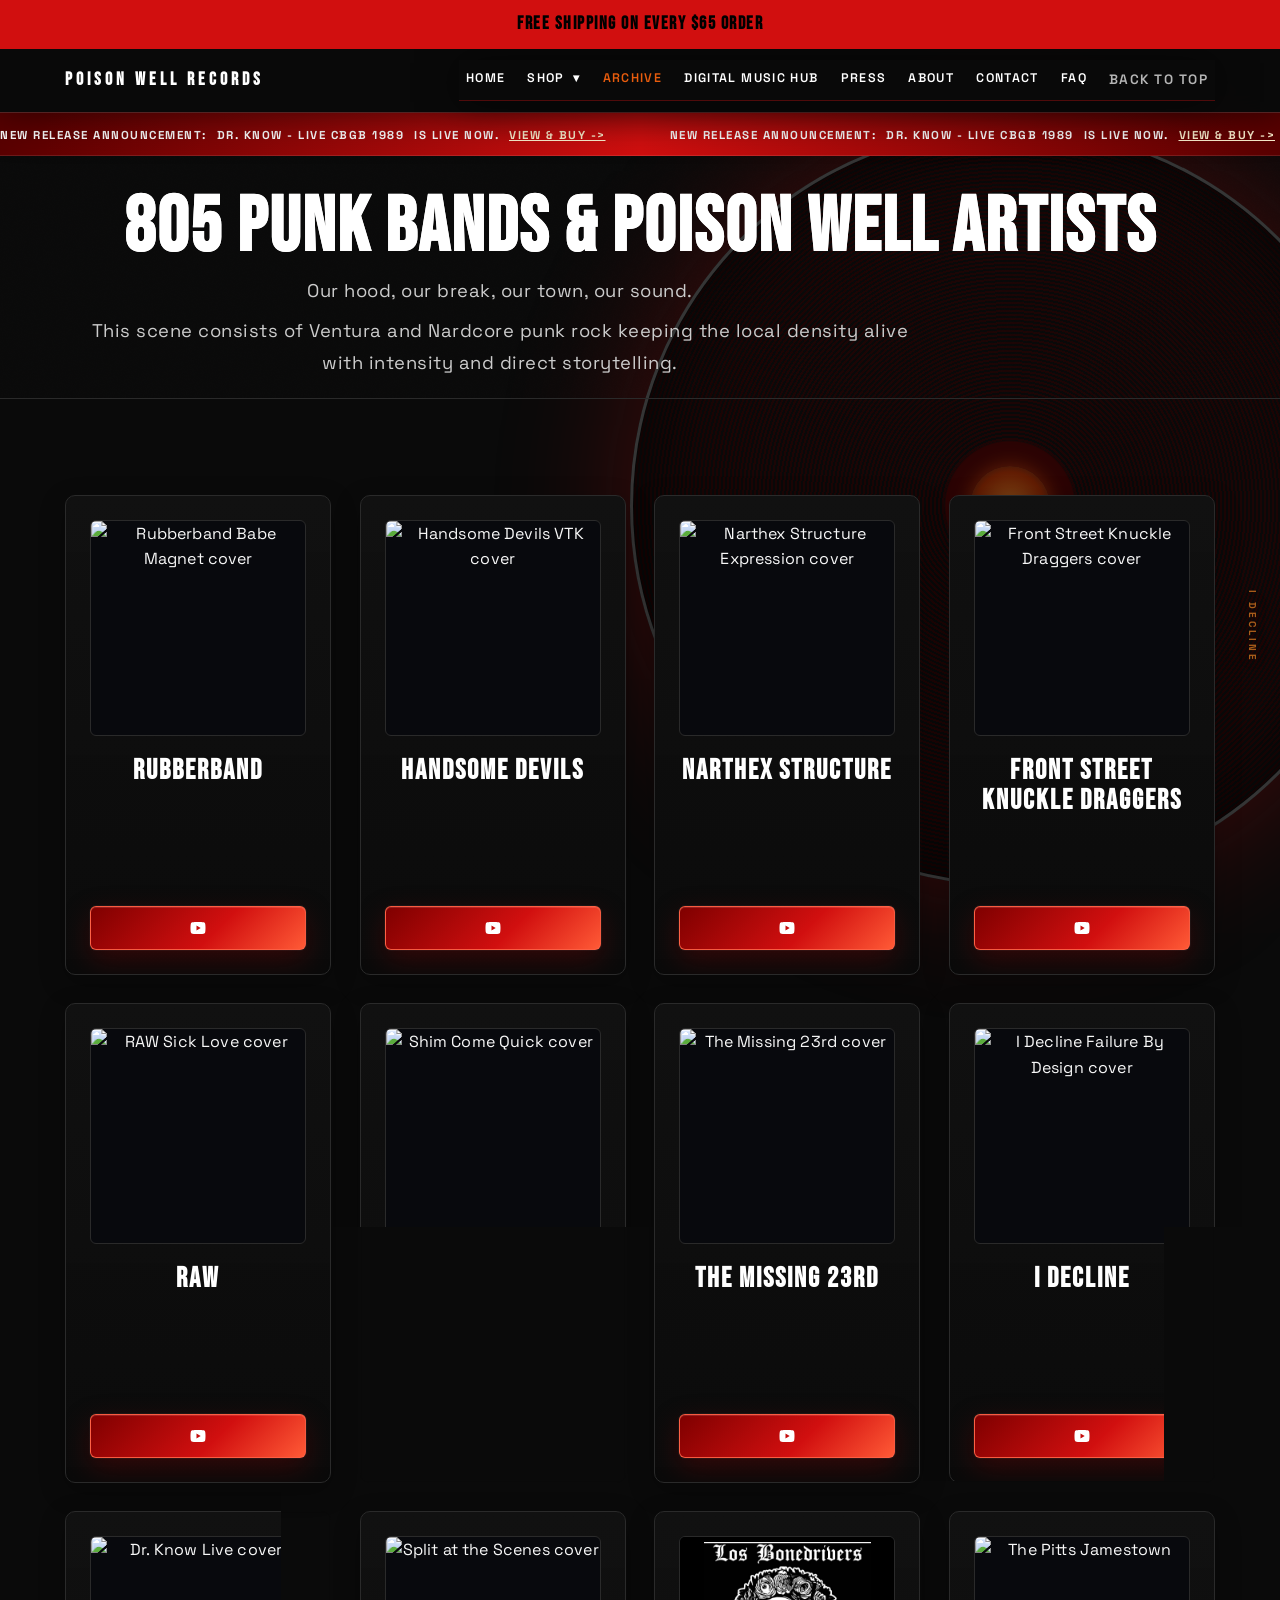
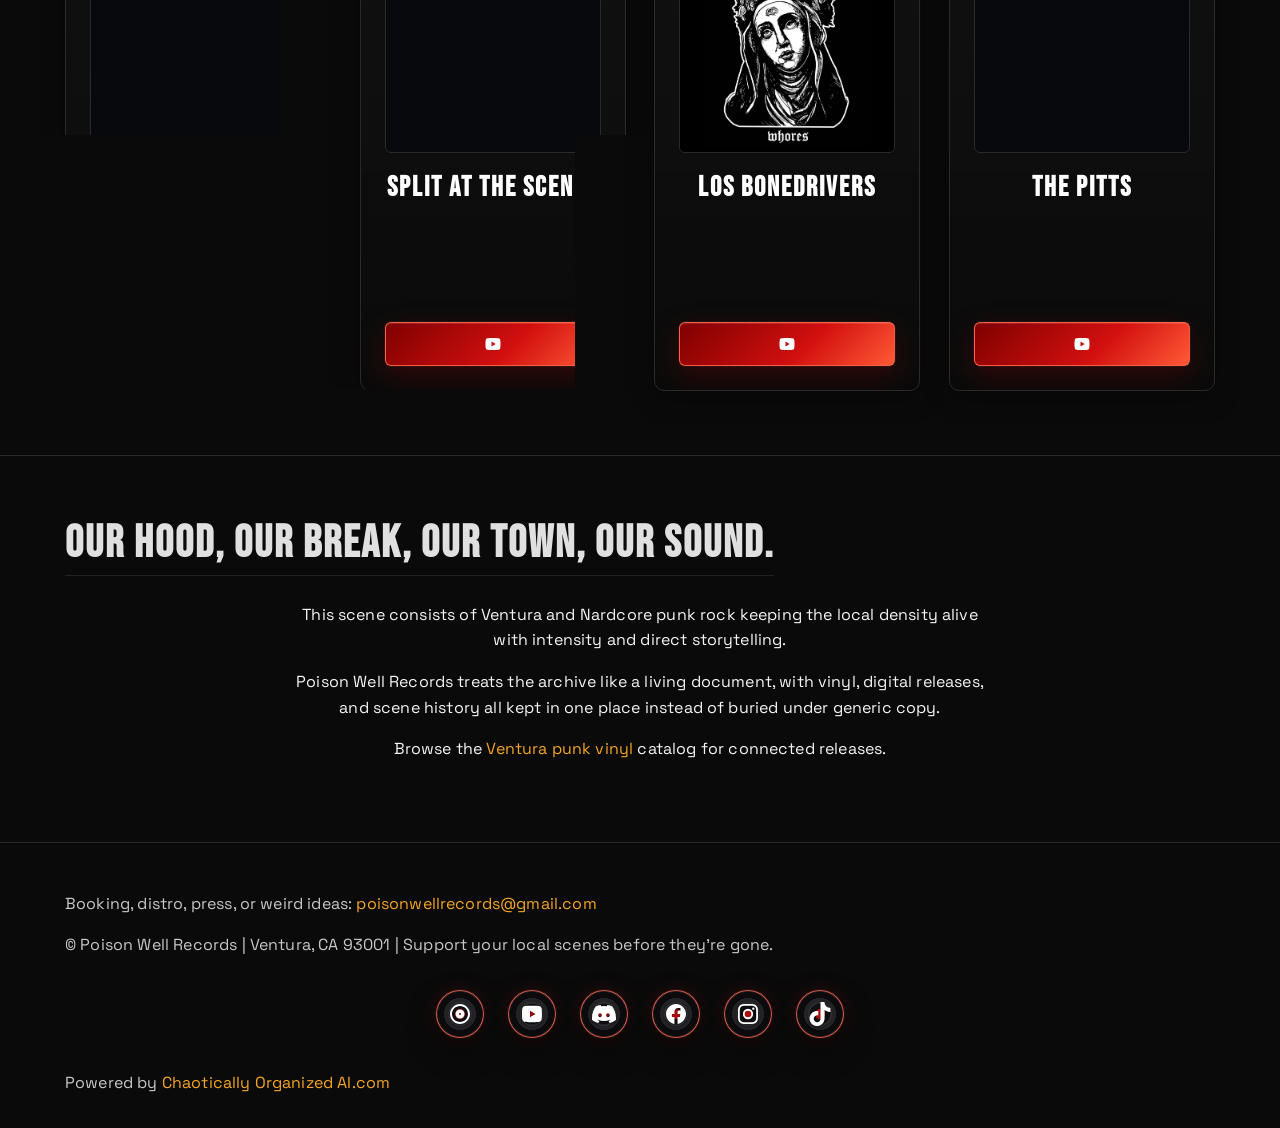
==== commit 0da9f679: "Merge pull request #2 from jasonmanuel-cmd/master Master" ====
--- a/805-punk-bands.html
+++ b/805-punk-bands.html
@@ -4,22 +4,50 @@
 <head>
   <meta charset="UTF-8" />
   <meta name="viewport" content="width=device-width, initial-scale=1.0" />
-  <title>805 Punk Bands - Poison Well Records Artists & Archive</title>
-  <meta name="description"
-    content="Explore 805 punk bands and Poison Well Records artists from Ventura, SoCal, and connected scenes." />
-  <link rel='canonical' href='https://poisonwellrecords.netlify.app/805-punk-bands' />
-  <link rel="preload" href="styles.min.css" as="style" />
-  <link rel="stylesheet" href="styles.min.css" />
+  <title>805 Punk Band Archive | Poison Well Records</title>
+  <meta name="description" content="A comprehensive history and archive of Ventura 805 punk bands, including Dr. Know, RAW, Front Street, and more." />
+  <link rel="canonical" href="https://poisonwellrecords.com/805-punk-bands" />
+  <!-- SEO/GEO and Schema handled dynamically by site.js -->
+  <link rel="preload" href="styles.css" as="style" />
+  <link rel="stylesheet" href="styles.css" />
   <script type="application/ld+json">
   {
     "@context": "https://schema.org",
     "@type": "ItemList",
     "name": "Poison Well Records 805 Punk Archive",
-    "description": "A curated list of bands from the Ventura and 805 punk scene archived by Poison Well Records.",
+    "description": "A curated list of bands from the Ventura and 805 punk scene preserved physically by Poison Well Records.",
     "itemListElement": [
       {
         "@type": "ListItem",
         "position": 1,
+        "item": {
+          "@type": "MusicGroup",
+          "name": "Rubberband",
+          "genre": "Punk Rock",
+          "homeLocation": {
+            "@type": "Place",
+            "name": "Ventura, California"
+          },
+          "description": "High-energy Ventura punk rock, a cornerstone of the 805 scene."
+        }
+      },
+      {
+        "@type": "ListItem",
+        "position": 2,
+        "item": {
+          "@type": "MusicGroup",
+          "name": "Handsome Devils",
+          "genre": "Hardcore Punk",
+          "homeLocation": {
+            "@type": "Place",
+            "name": "Ventura / 805, California"
+          },
+          "description": "Intense hardcore punk rock representing the Ventura sound."
+        }
+      },
+      {
+        "@type": "ListItem",
+        "position": 3,
         "item": {
           "@type": "MusicGroup",
           "name": "The Missing 23rd",
@@ -33,7 +61,7 @@
       },
       {
         "@type": "ListItem",
-        "position": 2,
+        "position": 4,
         "item": {
           "@type": "MusicGroup",
           "name": "RAW",
@@ -44,60 +72,36 @@
           },
           "description": "Modern Ventura punk band active in the 805 scene."
         }
-      },
-      {
-        "@type": "ListItem",
-        "position": 3,
-        "item": {
-          "@type": "MusicGroup",
-          "name": "Narthex Structure",
-          "genre": "805 Punk",
-          "homeLocation": {
-            "@type": "Place",
-            "name": "Oxnard / Ventura, California"
-          },
-          "description": "Historic 805 punk band from the mid-1980s."
-        }
-      },
-      {
-        "@type": "ListItem",
-        "position": 4,
-        "item": {
-          "@type": "MusicGroup",
-          "name": "Dr. Know",
-          "genre": "Hardcore Punk / Nardcore",
-          "homeLocation": {
-            "@type": "Place",
-            "name": "Oxnard / Ventura, California"
-          },
-          "description": "Pioneering Nardcore band with legendary live CBGB recordings."
-        }
       }
     ]
   }
   </script>
 </head>
 
-<body>
-  <header class="topbar">
+<body id="top">
+  <div class="promo-banner">Free Shipping on every $65 order</div>
+  <header class="site-header">
     <div class="container nav">
-      <a class="brand" href="/">Poison Well Records</a>
-      <nav class="nav-links" aria-label="Main navigation">
-        <a href="/">Home</a>
+      <a class="brand" href="index.html">Poison Well Records</a>
+      <button class="nav-toggle" id="nav-toggle" aria-label="Toggle navigation" aria-expanded="false">
+        <span class="hamburger"></span>
+      </button>
+      <nav class="nav-links" id="nav-links" aria-label="Main navigation">
+                        <a href="index.html">Home</a>
         <div class="nav-dropdown">
-          <a class="nav-main" href="/ventura-punk-record-store-online">Vinyl</a>
-          <div class="dropdown-content" aria-label="Vinyl subnavigation">
-            <a href="/ventura-punk-record-store-online#tab-vinyl">All Vinyl</a>
-            <a href="/ventura-punk-record-store-online#tab-test-pressings">Test Pressings</a>
-            <a href="/ventura-punk-record-store-online#tab-digital-releases">Digital Releases</a>
-            <a href="/ventura-punk-record-store-online#tab-rarities">Rarities</a>
+          <a class="nav-main" href="ventura-punk-record-store-online.html">Shop</a>
+          <div class="dropdown-content">
+            <a href="ventura-punk-record-store-online.html#tab-vinyl">Buy Vinyl</a>
+            <a href="rarities.html">Rarities</a>
           </div>
         </div>
-        <a href="/apparel">Apparel</a>
-        <a href="/805-punk-bands">Artists & 805 Archive</a>
-        <a href="/about-poison-well-records">About</a>
-        <a href="/contact-wholesale">Contact / Wholesale</a>
-        <a href="/faq">FAQ</a>
+        <a href="805-punk-bands.html" aria-current="page">Archive</a>
+        <a href="digital-music-hub.html">Digital Music Hub</a>
+        <a href="press.html">Press</a>
+        <a href="about-poison-well-records.html">About</a>
+        <a href="contact-wholesale.html">Contact</a>
+        <a href="faq.html">FAQ</a>
+        <a href="#top" class="nav-back-to-top">Back to Top</a>
       </nav>
     </div>
   </header>
@@ -105,97 +109,227 @@
     <section class="hero">
       <div class="container">
         <h1>805 Punk Bands &amp; Poison Well Artists</h1>
-        <p class="lead">This is the living archive of bands pressed, supported, or archived by Poison Well Records -
-          with roots in Ventura, 805, and the greater SoCal punk scene.</p>
-      </div>
-    </section>
-    <section class="section">
-      <div class="container table-wrap">
-        <table>
-          <thead>
-            <tr>
-              <th>Band</th>
-              <th>City / Region</th>
-              <th>Type of Release</th>
-            </tr>
-          </thead>
-          <tbody>
-            <tr>
-              <td>The Missing 23rd</td>
-              <td>Ventura, California</td>
-              <td>Live sets, archival releases</td>
-            </tr>
-            <tr>
-              <td>RAW</td>
-              <td>Ventura, California</td>
-              <td>EPs like Sick Love, Quarantine</td>
-            </tr>
-            <tr>
-              <td>Narthex Structure</td>
-              <td>805 (SoCal)</td>
-              <td>1984 archive vinyl</td>
-            </tr>
-            <tr>
-              <td>Dr. Know</td>
-              <td>Ventura, California</td>
-              <td>Live CBGB set vinyl</td>
-            </tr>
-            <tr>
-              <td>Chaotic Evil</td>
-              <td>Bakersfield, California</td>
-              <td>Digital releases via Poison Well</td>
-            </tr>
-            <tr>
-              <td>Los Bonedrivers</td>
-              <td>SoCal</td>
-              <td>Punk vinyl release</td>
-            </tr>
-          </tbody>
-        </table>
+        <p class="lead">Our hood, our break, our town, our sound.</p>
+        <p>This scene consists of Ventura and Nardcore punk rock keeping the local density alive with intensity and
+          direct storytelling.</p>
       </div>
     </section>
     <section class="section">
       <div class="container">
-        <h2>What Makes 805 Punk Different</h2>
-        <p>805 punk carries a raw mix of coastal SoCal speed and working-class grit, shaped by small venues, DIY bills,
-          and community-first support. The scene overlaps with Nardcore roots while keeping a local identity built on
-          live intensity and direct storytelling. Poison Well Records treats this as a living archive, not just a
-          reissue lane.</p>
-        <p>Browse the <a href="/ventura-punk-vinyl">Ventura punk vinyl</a> catalog for connected releases.</p>
+        <div class="release-grid">
+          <!-- Rubberband -->
+          <article class="release-card">
+            <div class="release-cover">
+              <img class="release-cover-image" loading="lazy" src="assets/rubberband - babe magnet.webp" alt="Rubberband Babe Magnet cover" />
+            </div>
+            <h3>Rubberband</h3>
+
+            <div class="release-links">
+               <a href="https://music.youtube.com/search?q=Rubberband%20Babe%20Magnet" target="_blank" class="youtube-icon-link" aria-label="YouTube Music" title="YouTube Music"><svg viewBox="0 0 24 24" fill="currentColor"><path d="M21.582 6.186a2.67 2.67 0 0 0-1.884-1.884C18.033 3.868 12 3.868 12 3.868s-6.033 0-7.698.434A2.67 2.67 0 0 0 2.418 6.186C2 7.85 2 12 2 12s0 4.15.418 5.814a2.67 2.67 0 0 0 1.884 1.884C6.033 20.132 12 20.132 12 20.132s6.033 0 7.698-.434a2.67 2.67 0 0 0 1.884-1.884C22 16.15 22 12 22 12s0-4.15-.418-5.814zM9.996 15.348V8.652L15.603 12l-5.607 3.348z"/></svg></a>
+            </div>
+          </article>
+
+          <!-- Handsome Devils -->
+          <article class="release-card">
+            <div class="release-cover">
+              <img class="release-cover-image" loading="lazy" src="assets/handsome devils - vtk.jpg" alt="Handsome Devils VTK cover" />
+            </div>
+            <h3>Handsome Devils</h3>
+
+            <div class="release-links">
+               <a href="https://music.youtube.com/search?q=Handsome%20Devils%20VTK" target="_blank" class="youtube-icon-link" aria-label="YouTube Music" title="YouTube Music"><svg viewBox="0 0 24 24" fill="currentColor"><path d="M21.582 6.186a2.67 2.67 0 0 0-1.884-1.884C18.033 3.868 12 3.868 12 3.868s-6.033 0-7.698.434A2.67 2.67 0 0 0 2.418 6.186C2 7.85 2 12 2 12s0 4.15.418 5.814a2.67 2.67 0 0 0 1.884 1.884C6.033 20.132 12 20.132 12 20.132s6.033 0 7.698-.434a2.67 2.67 0 0 0 1.884-1.884C22 16.15 22 12 22 12s0-4.15-.418-5.814zM9.996 15.348V8.652L15.603 12l-5.607 3.348z"/></svg></a>
+            </div>
+          </article>
+
+          <!-- Narthex Structure -->
+          <article class="release-card">
+            <div class="release-cover">
+              <img class="release-cover-image" loading="lazy" src="assets/narthex structure - expression.jpg" alt="Narthex Structure Expression cover" />
+            </div>
+            <h3>Narthex Structure</h3>
+
+            <div class="release-links">
+               <a href="https://music.youtube.com/search?q=Narthex%20Structure%20Expression" target="_blank" class="youtube-icon-link" aria-label="YouTube Music" title="YouTube Music"><svg viewBox="0 0 24 24" fill="currentColor"><path d="M21.582 6.186a2.67 2.67 0 0 0-1.884-1.884C18.033 3.868 12 3.868 12 3.868s-6.033 0-7.698.434A2.67 2.67 0 0 0 2.418 6.186C2 7.85 2 12 2 12s0 4.15.418 5.814a2.67 2.67 0 0 0 1.884 1.884C6.033 20.132 12 20.132 12 20.132s6.033 0 7.698-.434a2.67 2.67 0 0 0 1.884-1.884C22 16.15 22 12 22 12s0-4.15-.418-5.814zM9.996 15.348V8.652L15.603 12l-5.607 3.348z"/></svg></a>
+            </div>
+          </article>
+
+          <!-- Front Street Knuckle Draggers -->
+          <article class="release-card">
+            <div class="release-cover">
+              <img class="release-cover-image" loading="lazy" src="assets/front-street-knuckle-draggers-805-punk-record.jpg" alt="Front Street Knuckle Draggers cover" />
+            </div>
+            <h3>Front Street Knuckle Draggers</h3>
+
+            <div class="release-links">
+               <a href="https://www.youtube.com/@poisonwellrecords" target="_blank" class="youtube-icon-link" aria-label="YouTube" title="YouTube"><svg viewBox="0 0 24 24" fill="currentColor"><path d="M21.582 6.186a2.67 2.67 0 0 0-1.884-1.884C18.033 3.868 12 3.868 12 3.868s-6.033 0-7.698.434A2.67 2.67 0 0 0 2.418 6.186C2 7.85 2 12 2 12s0 4.15.418 5.814a2.67 2.67 0 0 0 1.884 1.884C6.033 20.132 12 20.132 12 20.132s6.033 0 7.698-.434a2.67 2.67 0 0 0 1.884-1.884C22 16.15 22 12 22 12s0-4.15-.418-5.814zM9.996 15.348V8.652L15.603 12l-5.607 3.348z"/></svg></a>
+            </div>
+          </article>
+
+          <!-- RAW -->
+          <article class="release-card">
+            <div class="release-cover">
+              <img class="release-cover-image" loading="lazy" src="assets/raw-radioactive-waste-805-punk-vinyl.jpg" alt="RAW Sick Love cover" />
+            </div>
+            <h3>RAW</h3>
+
+            <div class="release-links">
+               <a href="https://music.youtube.com/search?q=RAW%20Sick%20Love" target="_blank" class="youtube-icon-link" aria-label="YouTube Music" title="YouTube Music"><svg viewBox="0 0 24 24" fill="currentColor"><path d="M21.582 6.186a2.67 2.67 0 0 0-1.884-1.884C18.033 3.868 12 3.868 12 3.868s-6.033 0-7.698.434A2.67 2.67 0 0 0 2.418 6.186C2 7.85 2 12 2 12s0 4.15.418 5.814a2.67 2.67 0 0 0 1.884 1.884C6.033 20.132 12 20.132 12 20.132s6.033 0 7.698-.434a2.67 2.67 0 0 0 1.884-1.884C22 16.15 22 12 22 12s0-4.15-.418-5.814zM9.996 15.348V8.652L15.603 12l-5.607 3.348z"/></svg></a>
+            </div>
+          </article>
+
+          <!-- Shim Come Quick -->
+          <article class="release-card">
+            <div class="release-cover">
+              <img class="release-cover-image" loading="lazy" src="assets/slim-come-quick-denim-leather-and-chains-punk-vinyl.jpg" alt="Shim Come Quick cover" />
+            </div>
+            <h3>Shim Come Quick</h3>
+
+            <div class="release-links">
+               <a href="https://www.youtube.com/@poisonwellrecords" target="_blank" class="youtube-icon-link" aria-label="YouTube" title="YouTube"><svg viewBox="0 0 24 24" fill="currentColor"><path d="M21.582 6.186a2.67 2.67 0 0 0-1.884-1.884C18.033 3.868 12 3.868 12 3.868s-6.033 0-7.698.434A2.67 2.67 0 0 0 2.418 6.186C2 7.85 2 12 2 12s0 4.15.418 5.814a2.67 2.67 0 0 0 1.884 1.884C6.033 20.132 12 20.132 12 20.132s6.033 0 7.698-.434a2.67 2.67 0 0 0 1.884-1.884C22 16.15 22 12 22 12s0-4.15-.418-5.814zM9.996 15.348V8.652L15.603 12l-5.607 3.348z"/></svg></a>
+            </div>
+          </article>
+
+          <!-- The Missing 23rd -->
+          <article class="release-card">
+            <div class="release-cover">
+              <img class="release-cover-image" loading="lazy" src="assets/the-missing-23rd-the-end-of-an-error-ventura-hardcore-vinyl.jpg" alt="The Missing 23rd cover" />
+            </div>
+            <h3>The Missing 23rd</h3>
+
+            <div class="release-links">
+               <a href="https://www.youtube.com/@poisonwellrecords" target="_blank" class="youtube-icon-link" aria-label="YouTube" title="YouTube"><svg viewBox="0 0 24 24" fill="currentColor"><path d="M21.582 6.186a2.67 2.67 0 0 0-1.884-1.884C18.033 3.868 12 3.868 12 3.868s-6.033 0-7.698.434A2.67 2.67 0 0 0 2.418 6.186C2 7.85 2 12 2 12s0 4.15.418 5.814a2.67 2.67 0 0 0 1.884 1.884C6.033 20.132 12 20.132 12 20.132s6.033 0 7.698-.434a2.67 2.67 0 0 0 1.884-1.884C22 16.15 22 12 22 12s0-4.15-.418-5.814zM9.996 15.348V8.652L15.603 12l-5.607 3.348z"/></svg></a>
+            </div>
+          </article>
+
+          <!-- I Decline -->
+          <article class="release-card">
+            <div class="release-cover">
+              <img class="release-cover-image" loading="lazy" src="assets/i-decline-failure-by-design-socal-punk-vinyl.jpg" alt="I Decline Failure By Design cover" />
+            </div>
+            <h3>I Decline</h3>
+
+            <div class="release-links">
+               <a href="https://music.youtube.com/search?q=I%20Decline%20Failure%20By%20Design" target="_blank" class="youtube-icon-link" aria-label="YouTube Music" title="YouTube Music"><svg viewBox="0 0 24 24" fill="currentColor"><path d="M21.582 6.186a2.67 2.67 0 0 0-1.884-1.884C18.033 3.868 12 3.868 12 3.868s-6.033 0-7.698.434A2.67 2.67 0 0 0 2.418 6.186C2 7.85 2 12 2 12s0 4.15.418 5.814a2.67 2.67 0 0 0 1.884 1.884C6.033 20.132 12 20.132 12 20.132s6.033 0 7.698-.434a2.67 2.67 0 0 0 1.884-1.884C22 16.15 22 12 22 12s0-4.15-.418-5.814zM9.996 15.348V8.652L15.603 12l-5.607 3.348z"/></svg></a>
+            </div>
+          </article>
+
+          <!-- Dr. Know -->
+          <article class="release-card">
+            <div class="release-cover">
+              <img class="release-cover-image" loading="lazy" src="assets/dr-know-live-cbgb-1989-ventura-punk-vinyl.jpg" alt="Dr. Know Live cover" />
+            </div>
+            <h3>Dr. Know</h3>
+
+            <div class="release-links">
+               <a href="https://music.youtube.com/search?q=Dr.%20Know%20Live%20CBGB%201989" target="_blank" class="youtube-icon-link" aria-label="YouTube Music" title="YouTube Music"><svg viewBox="0 0 24 24" fill="currentColor"><path d="M21.582 6.186a2.67 2.67 0 0 0-1.884-1.884C18.033 3.868 12 3.868 12 3.868s-6.033 0-7.698.434A2.67 2.67 0 0 0 2.418 6.186C2 7.85 2 12 2 12s0 4.15.418 5.814a2.67 2.67 0 0 0 1.884 1.884C6.033 20.132 12 20.132 12 20.132s6.033 0 7.698-.434a2.67 2.67 0 0 0 1.884-1.884C22 16.15 22 12 22 12s0-4.15-.418-5.814zM9.996 15.348V8.652L15.603 12l-5.607 3.348z"/></svg></a>
+            </div>
+          </article>
+
+          <!-- Split at the Scenes -->
+          <article class="release-card">
+            <div class="release-cover">
+              <img class="release-cover-image" loading="lazy" src="assets/split at the scenes.jpg" alt="Split at the Scenes cover" />
+            </div>
+            <h3>Split at the Scenes</h3>
+
+            <div class="release-links">
+               <a href="https://www.youtube.com/@poisonwellrecords" target="_blank" class="youtube-icon-link" aria-label="YouTube" title="YouTube"><svg viewBox="0 0 24 24" fill="currentColor"><path d="M21.582 6.186a2.67 2.67 0 0 0-1.884-1.884C18.033 3.868 12 3.868 12 3.868s-6.033 0-7.698.434A2.67 2.67 0 0 0 2.418 6.186C2 7.85 2 12 2 12s0 4.15.418 5.814a2.67 2.67 0 0 0 1.884 1.884C6.033 20.132 12 20.132 12 20.132s6.033 0 7.698-.434a2.67 2.67 0 0 0 1.884-1.884C22 16.15 22 12 22 12s0-4.15-.418-5.814zM9.996 15.348V8.652L15.603 12l-5.607 3.348z"/></svg></a>
+            </div>
+          </article>
+
+
+
+          <!-- Los Bonedrivers -->
+          <article class="release-card">
+            <div class="release-cover">
+              <img class="release-cover-image cover-show-full" loading="lazy" src="assets/los-bonedrivers-socal-punk-vinyl.jpg" alt="Los Bonedrivers cover" />
+            </div>
+            <h3>Los Bonedrivers</h3>
+
+            <div class="release-links">
+               <a href="https://www.youtube.com/search?q=the+bonedrivers+keith+karloff" target="_blank" class="youtube-icon-link" aria-label="YouTube" title="YouTube"><svg viewBox="0 0 24 24" fill="currentColor"><path d="M21.582 6.186a2.67 2.67 0 0 0-1.884-1.884C18.033 3.868 12 3.868 12 3.868s-6.033 0-7.698.434A2.67 2.67 0 0 0 2.418 6.186C2 7.85 2 12 2 12s0 4.15.418 5.814a2.67 2.67 0 0 0 1.884 1.884C6.033 20.132 12 20.132 12 20.132s6.033 0 7.698-.434a2.67 2.67 0 0 0 1.884-1.884C22 16.15 22 12 22 12s0-4.15-.418-5.814zM9.996 15.348V8.652L15.603 12l-5.607 3.348z"/></svg></a>
+            </div>
+          </article>
+
+          <!-- The Pitts -->
+          <article class="release-card">
+            <div class="release-cover">
+              <img class="release-cover-image" loading="lazy" src="assets/jamestown the pitts.png" alt="The Pitts Jamestown" />
+            </div>
+            <h3>The Pitts</h3>
+
+            <div class="release-links">
+               <a href="https://www.youtube.com/@poisonwellrecords" target="_blank" class="youtube-icon-link" aria-label="YouTube" title="YouTube"><svg viewBox="0 0 24 24" fill="currentColor"><path d="M21.582 6.186a2.67 2.67 0 0 0-1.884-1.884C18.033 3.868 12 3.868 12 3.868s-6.033 0-7.698.434A2.67 2.67 0 0 0 2.418 6.186C2 7.85 2 12 2 12s0 4.15.418 5.814a2.67 2.67 0 0 0 1.884 1.884C6.033 20.132 12 20.132 12 20.132s6.033 0 7.698-.434a2.67 2.67 0 0 0 1.884-1.884C22 16.15 22 12 22 12s0-4.15-.418-5.814zM9.996 15.348V8.652L15.603 12l-5.607 3.348z"/></svg></a>
+            </div>
+          </article>
+        </div>
+      </div>
+    </section>
+    <section class="section">
+      <div class="container">
+        <h2>Our hood, our break, our town, our sound.</h2>
+        <p>This scene consists of Ventura and Nardcore punk rock keeping the local density alive with intensity and
+          direct storytelling.</p>
+        <p>Poison Well Records treats the archive like a living document, with vinyl, digital releases, and scene
+          history all kept in one place instead of buried under generic copy.</p>
+        <p>Browse the <a href="ventura-punk-vinyl.html">Ventura punk vinyl</a> catalog for connected releases.</p>
       </div>
     </section>
   </main>
-  <footer class="footer">
+  <footer class="site-footer" id="contact">
     <div class="container">
-      <p>Poison Well Records | Ventura, CA 93001 | 805 punk vinyl and apparel archive.</p>
-      <p>Email: <a href="mailto:poisonwellrecords@gmail.com">poisonwellrecords@gmail.com</a></p>
-            <div class="footer-social-icons">
-        <a href="/ventura-punk-record-store-online" class="social-icon icon-store" title="Shop Vinyl">
-          <svg viewBox="0 0 24 24" fill="currentColor"><path d="M12 2C6.48 2 2 6.48 2 12s4.48 10 10 10 10-4.48 10-10S17.52 2 12 2zm0 18c-4.41 0-8-3.59-8-8s3.59-8 8-8 8 3.59 8 8-3.59 8-8 8zm0-12.5c-2.49 0-4.5 2.01-4.5 4.5s2.01 4.5 4.5 4.5 4.5-2.01 4.5-4.5-2.01-4.5-4.5-4.5zm0 5.5c-.55 0-1-.45-1-1s.45-1 1-1 1 .45 1 1-.45 1-1 1z"/></svg>
-        </a>
-        <a href="https://www.youtube.com/@poisonwellrecords" target="_blank" class="social-icon icon-youtube" title="YouTube">
-          <svg viewBox="0 0 24 24" fill="currentColor"><path d="M21.582 6.186a2.67 2.67 0 0 0-1.884-1.884C18.033 3.868 12 3.868 12 3.868s-6.033 0-7.698.434A2.67 2.67 0 0 0 2.418 6.186C2 7.85 2 12 2 12s0 4.15.418 5.814a2.67 2.67 0 0 0 1.884 1.884C6.033 20.132 12 20.132 12 20.132s6.033 0 7.698-.434a2.67 2.67 0 0 0 1.884-1.884C22 16.15 22 12 22 12s0-4.15-.418-5.814zM9.996 15.348V8.652L15.603 12l-5.607 3.348z"/></svg>
-        </a>
-        <a href="https://open.spotify.com/search/poison%20well%20records" target="_blank" class="social-icon icon-spotify" title="Spotify">
-          <svg viewBox="0 0 24 24" fill="currentColor"><path d="M12 2C6.477 2 2 6.477 2 12s4.477 10 10 10 10-4.477 10-10S17.523 2 12 2zm4.586 14.423c-.183.295-.568.39-.86.208-2.355-1.44-5.316-1.765-8.804-.967-.328.075-.653-.13-.728-.458-.075-.328.13-.653.458-.728 3.818-.87 7.078-.505 9.726 1.114.292.183.387.567.208.86zm1.196-3.21c-.227.368-.7.487-1.07.26-2.695-1.657-6.815-2.15-9.76-.178-.415.28-.97.17-1.25-.246-.28-.416-.17-.97.246-1.25 3.39-2.268 8.16-1.7 11.23.187.37.228.49.702.264 1.072zm.106-3.374c-3.197-1.897-8.48-2.072-11.53-.114-.492.29-.982.16-1.274-.24-.29-.402-.128-.914.288-1.188 3.52-2.227 9.387-2.028 13.065.155.443.264.58.847.316 1.29-.264.444-.847.58-1.29.316z"/></svg>
-        </a>
-        <a href="https://discord.gg/invitelink" target="_blank" class="social-icon icon-discord" title="Discord">
-           <svg viewBox="0 0 127.14 96.36" fill="currentColor"><path d="M107.7 8.07A105.15 105.15 0 0 0 81.47 0a72.06 72.06 0 0 0-3.36 6.83 97.68 97.68 0 0 0-29.11 0A72.37 72.37 0 0 0 45.64 0a105.89 105.89 0 0 0-26.25 8.09C2.79 32.65-1.73 56.58.51 80.17a105.73 105.73 0 0 0 32.17 16.19 77.7 77.7 0 0 0 6.89-11.1 68.42 68.42 0 0 1-10.85-5.18c.91-.66 1.8-1.34 2.66-2a75.57 75.57 0 0 0 64.32 0c.87.71 1.76 1.39 2.68 2a68.68 68.68 0 0 1-10.87 5.19 77 77 0 0 0 6.89 11.1 105.25 105.25 0 0 0 32.19-16.19c2.64-27.38-4.51-51.11-18.89-72.11zM42.79 65.43c-5.15 0-9.36-4.66-9.36-10.37s4.12-10.37 9.36-10.37c5.29 0 9.42 4.7 9.36 10.37 0 5.71-4.12 10.37-9.36 10.37zm41.56 0c-5.15 0-9.36-4.66-9.36-10.37s4.12-10.37 9.36-10.37c5.29 0 9.42 4.7 9.36 10.37 0 5.71-4.12 10.37-9.36 10.37z"/></svg>
-        </a>
-        <a href="https://www.facebook.com/poisonwellrecords/" target="_blank" class="social-icon icon-facebook" title="Facebook">
-          <svg viewBox="0 0 24 24" fill="currentColor"><path d="M22 12c0-5.523-4.477-10-10-10S2 6.477 2 12c0 4.99 3.657 9.128 8.438 9.878v-6.987h-2.54V12h2.54V9.797c0-2.506 1.492-3.89 3.777-3.89 1.094 0 2.238.195 2.238.195v2.46h-1.26c-1.243 0-1.63.77-1.63 1.562V12h2.773l-.443 2.89h-2.33v6.988C18.343 21.128 22 16.99 22 12z"/></svg>
-        </a>
-        <a href="https://www.instagram.com/poisonwellrecords" target="_blank" class="social-icon icon-instagram" title="Instagram">
-          <svg viewBox="0 0 24 24" fill="currentColor"><path d="M12 2c2.717 0 3.056.01 4.122.06 1.065.05 1.79.217 2.427.465.66.254 1.216.598 1.772 1.153a4.908 4.908 0 0 1 1.153 1.772c.247.637.415 1.363.465 2.428.047 1.066.06 1.405.06 4.122 0 2.717-.01 3.056-.06 4.122-.05 1.065-.218 1.79-.465 2.428a4.883 4.883 0 0 1-1.153 1.772 4.915 4.915 0 0 1-1.772 1.153c-.637.247-1.363.415-2.428.465-1.066.047-1.405.06-4.122.06-2.717 0-3.056-.01-4.122-.06-1.065-.05-1.79-.218-2.428-.465a4.89 4.89 0 0 1-1.772-1.153 4.904 4.904 0 0 1-1.153-1.772c-.248-.637-.415-1.363-.465-2.428C2.013 15.056 2 14.717 2 12c0-2.717.01-3.056.06-4.122.05-1.066.217-1.79.465-2.428a4.88 4.88 0 0 1 1.153-1.772A4.897 4.897 0 0 1 5.45 2.525c.638-.248 1.362-.415 2.428-.465C8.944 2.013 9.283 2 12 2zm0 1.802c-2.67 0-3.004.01-4.058.058-.975.045-1.504.207-1.854.344-.467.182-.8.398-1.15.748-.35.35-.566.683-.748 1.15-.137.35-.3.88-.344 1.855-.048 1.054-.058 1.387-.058 4.057v.002c0 2.67.01 3.004.058 4.058.045.975.207 1.504.344 1.854.182.466.399.8.748 1.15.35.35.683.566 1.15.748.35.137.88.3 1.855.344 1.054.048 1.387.058 4.057.058 2.67 0 3.004-.01 4.058-.058.975-.045 1.504-.207 1.854-.344.466-.182.8-.398 1.15-.748.35-.35.566-.683.748-1.15.137-.35.3-.88.344-1.855.048-1.054.058-1.387.058-4.057 0-2.67-.01-3.004-.058-4.058-.045-.975-.207-1.504-.344-1.854a3.097 3.097 0 0 0-.748-1.15 3.098 3.098 0 0 0-1.15-.748c-.35-.137-.88-.3-1.855-.344-1.054-.048-1.387-.058-4.057-.058zM12 6.865A5.135 5.135 0 1 1 12 17.135 5.135 5.135 0 0 1 12 6.865zm0 1.802a3.333 3.333 0 1 0 0 6.666 3.333 3.333 0 0 0 0-6.666zm5.338-3.205a1.2 1.2 0 1 1 0 2.4 1.2 1.2 0 0 1 0-2.4z"/></svg>
-        </a>
-        <a href="https://www.tiktok.com/@poisonwellrecords" target="_blank" class="social-icon icon-tiktok" title="TikTok">
-          <svg viewBox="0 0 24 24" fill="currentColor"><path d="M12.525.02c1.31-.02 2.61-.01 3.91-.01.08 1.53.63 3.09 1.75 4.17 1.12 1.11 2.7 1.62 4.24 1.79v4.03c-1.44-.05-2.89-.35-4.2-.97-.57-.26-1.1-.59-1.62-.93-.01 2.92.01 5.84-.02 8.75-.08 1.4-.54 2.79-1.35 3.94-1.31 1.92-3.58 3.17-5.91 3.21-1.43.08-2.86-.31-4.08-1.03-2.02-1.19-3.44-3.37-3.65-5.71-.02-.5-.03-1-.01-1.49.18-1.9 1.12-3.72 2.58-4.96 1.66-1.44 3.98-2.13 6.15-1.72.02 1.48-.04 2.96-.04 4.44-.99-.32-2.15-.23-3.02.37-.63.41-1.11 1.04-1.36 1.75-.21.51-.15 1.07-.14 1.61.24 1.64 1.82 3.02 3.5 2.87 1.12-.01 2.19-.66 2.77-1.61.19-.33.4-.67.41-1.06.1-1.79.06-3.57.07-5.36.01-4.03-.01-8.05.02-12.07z"/></svg>
+      <p>Booking, distro, press, or weird ideas: <a
+          href="mailto:poisonwellrecords@gmail.com">poisonwellrecords@gmail.com</a></p>
+      <p>© Poison Well Records | Ventura, CA 93001 | Support your local scenes before they're gone.</p>
+      <div class="footer-social-icons">
+        <a href="ventura-punk-record-store-online.html" class="social-icon icon-store" title="Shop Vinyl">
+          <svg viewBox="0 0 24 24" fill="currentColor">
+            <path
+              d="M12 2C6.48 2 2 6.48 2 12s4.48 10 10 10 10-4.48 10-10S17.52 2 12 2zm0 18c-4.41 0-8-3.59-8-8s3.59-8 8-8 8 3.59 8 8-3.59 8-8 8zm0-12.5c-2.49 0-4.5 2.01-4.5 4.5s2.01 4.5 4.5 4.5 4.5-2.01 4.5-4.5-2.01-4.5-4.5-4.5zm0 5.5c-.55 0-1-.45-1-1s.45-1 1-1 1 .45 1 1-.45 1-1 1z" />
+          </svg>
+        </a>
+        <a href="https://www.youtube.com/@poisonwellrecords" target="_blank" class="social-icon icon-youtube"
+          title="YouTube">
+          <svg viewBox="0 0 24 24" fill="currentColor">
+            <path
+              d="M21.582 6.186a2.67 2.67 0 0 0-1.884-1.884C18.033 3.868 12 3.868 12 3.868s-6.033 0-7.698.434A2.67 2.67 0 0 0 2.418 6.186C2 7.85 2 12 2 12s0 4.15.418 5.814a2.67 2.67 0 0 0 1.884 1.884C6.033 20.132 12 20.132 12 20.132s6.033 0 7.698-.434a2.67 2.67 0 0 0 1.884-1.884C22 16.15 22 12 22 12s0-4.15-.418-5.814zM9.996 15.348V8.652L15.603 12l-5.607 3.348z" />
+          </svg>
+        </a>
+
+        <a href="mailto:poisonwellrecords@gmail.com?subject=Discord%20Invite%20Request" class="social-icon icon-discord" title="Request Discord Invite">
+          <svg viewBox="0 0 127.14 96.36" fill="currentColor">
+            <path
+              d="M107.7 8.07A105.15 105.15 0 0 0 81.47 0a72.06 72.06 0 0 0-3.36 6.83 97.68 97.68 0 0 0-29.11 0A72.37 72.37 0 0 0 45.64 0a105.89 105.89 0 0 0-26.25 8.09C2.79 32.65-1.73 56.58.51 80.17a105.73 105.73 0 0 0 32.17 16.19 77.7 77.7 0 0 0 6.89-11.1 68.42 68.42 0 0 1-10.85-5.18c.91-.66 1.8-1.34 2.66-2a75.57 75.57 0 0 0 64.32 0c.87.71 1.76 1.39 2.68 2a68.68 68.68 0 0 1-10.87 5.19 77 77 0 0 0 6.89 11.1 105.25 105.25 0 0 0 32.19-16.19c2.64-27.38-4.51-51.11-18.89-72.11zM42.79 65.43c-5.15 0-9.36-4.66-9.36-10.37s4.12-10.37 9.36-10.37c5.29 0 9.42 4.7 9.36 10.37 0 5.71-4.12 10.37-9.36 10.37zm41.56 0c-5.15 0-9.36-4.66-9.36-10.37s4.12-10.37 9.36-10.37c5.29 0 9.42 4.7 9.36 10.37 0 5.71-4.12 10.37-9.36 10.37z" />
+          </svg>
+        </a>
+        <a href="https://www.facebook.com/poisonwellrecords/" target="_blank" class="social-icon icon-facebook"
+          title="Facebook">
+          <svg viewBox="0 0 24 24" fill="currentColor">
+            <path
+              d="M22 12c0-5.523-4.477-10-10-10S2 6.477 2 12c0 4.99 3.657 9.128 8.438 9.878v-6.987h-2.54V12h2.54V9.797c0-2.506 1.492-3.89 3.777-3.89 1.094 0 2.238.195 2.238.195v2.46h-1.26c-1.243 0-1.63.77-1.63 1.562V12h2.773l-.443 2.89h-2.33v6.988C18.343 21.128 22 16.99 22 12z" />
+          </svg>
+        </a>
+        <a href="https://www.instagram.com/poisonwellrecords" target="_blank" class="social-icon icon-instagram"
+          title="Instagram">
+          <svg viewBox="0 0 24 24" fill="currentColor">
+            <path
+              d="M12 2c2.717 0 3.056.01 4.122.06 1.065.05 1.79.217 2.427.465.66.254 1.216.598 1.772 1.153a4.908 4.908 0 0 1 1.153 1.772c.247.637.415 1.363.465 2.428.047 1.066.06 1.405.06 4.122 0 2.717-.01 3.056-.06 4.122-.05 1.065-.218 1.79-.465 2.428a4.883 4.883 0 0 1-1.153 1.772 4.915 4.915 0 0 1-1.772 1.153c-.637.247-1.363.415-2.428.465-1.066.047-1.405.06-4.122.06-2.717 0-3.056-.01-4.122-.06-1.065-.05-1.79-.218-2.428-.465a4.89 4.89 0 0 1-1.772-1.153 4.904 4.904 0 0 1-1.153-1.772c-.248-.637-.415-1.363-.465-2.428C2.013 15.056 2 14.717 2 12c0-2.717.01-3.056.06-4.122.05-1.066.217-1.79.465-2.428a4.88 4.88 0 0 1 1.153-1.772A4.897 4.897 0 0 1 5.45 2.525c.638-.248 1.362-.415 2.428-.465C8.944 2.013 9.283 2 12 2zm0 1.802c-2.67 0-3.004.01-4.058.058-.975.045-1.504.207-1.854.344-.467.182-.8.398-1.15.748-.35.35-.566.683-.748 1.15-.137.35-.3.88-.344 1.855-.048 1.054-.058 1.387-.058 4.057v.002c0 2.67.01 3.004.058 4.058.045.975.207 1.504.344 1.854.182.466.399.8.748 1.15.35.35.683.566 1.15.748.35.137.88.3 1.855.344 1.054.048 1.387.058 4.057.058 2.67 0 3.004-.01 4.058-.058.975-.045 1.504-.207 1.854-.344.466-.182.8-.398 1.15-.748.35-.35.566-.683.748-1.15.137-.35.3-.88.344-1.855.048-1.054.058-1.387.058-4.057 0-2.67-.01-3.004-.058-4.058-.045-.975-.207-1.504-.344-1.854a3.097 3.097 0 0 0-.748-1.15 3.098 3.098 0 0 0-1.15-.748c-.35-.137-.88-.3-1.855-.344-1.054-.048-1.387-.058-4.057-.058zM12 6.865A5.135 5.135 0 1 1 12 17.135 5.135 5.135 0 0 1 12 6.865zm0 1.802a3.333 3.333 0 1 0 0 6.666 3.333 3.333 0 0 0 0-6.666zm5.338-3.205a1.2 1.2 0 1 1 0 2.4 1.2 1.2 0 0 1 0-2.4z" />
+          </svg>
+        </a>
+        <a href="https://www.tiktok.com/@poisonwellrecords" target="_blank" class="social-icon icon-tiktok"
+          title="TikTok">
+          <svg viewBox="0 0 24 24" fill="currentColor">
+            <path
+              d="M12.525.02c1.31-.02 2.61-.01 3.91-.01.08 1.53.63 3.09 1.75 4.17 1.12 1.11 2.7 1.62 4.24 1.79v4.03c-1.44-.05-2.89-.35-4.2-.97-.57-.26-1.1-.59-1.62-.93-.01 2.92.01 5.84-.02 8.75-.08 1.4-.54 2.79-1.35 3.94-1.31 1.92-3.58 3.17-5.91 3.21-1.43.08-2.86-.31-4.08-1.03-2.02-1.19-3.44-3.37-3.65-5.71-.02-.5-.03-1-.01-1.49.18-1.9 1.12-3.72 2.58-4.96 1.66-1.44 3.98-2.13 6.15-1.72.02 1.48-.04 2.96-.04 4.44-.99-.32-2.15-.23-3.02.37-.63.41-1.11 1.04-1.36 1.75-.21.51-.15 1.07-.14 1.61.24 1.64 1.82 3.02 3.5 2.87 1.12-.01 2.19-.66 2.77-1.61.19-.33.4-.67.41-1.06.1-1.79.06-3.57.07-5.36.01-4.03-.01-8.05.02-12.07z" />
+          </svg>
         </a>
       </div>
-      <p>Ships worldwide from Ventura, California. <span data-current-year></span></p>
-    </div>
+    <div class="footer-credit">Powered by <a href="https://chaoticallyorganizedai.com" target="_blank" rel="noopener noreferrer">Chaotically Organized AI.com</a></div></div>
   </footer>
-  <script src="site.min.js" defer></script>
+  <script src="site.js" defer></script>
 </body>
 
-</html>+</html>
+
+
+
--- a/styles.css
+++ b/styles.css
@@ -0,0 +1,4624 @@
+@import url('https://fonts.googleapis.com/css2?family=Bebas+Neue&family=Space+Grotesk:wght@400;500;700&display=swap');
+
+/* Homepage intro (single visible H1 for SEO/AEO) */
+.home-intro {
+  padding: 2rem 0 1.25rem;
+  border-bottom: 1px solid var(--line);
+}
+.home-intro h1 {
+  font-family: 'Bebas Neue', sans-serif;
+  font-size: clamp(2rem, 5vw, 3rem);
+  font-weight: 400;
+  letter-spacing: 0.02em;
+  margin: 0 0 0.65rem;
+  line-height: 1.1;
+}
+.home-intro-lead {
+  color: var(--muted);
+  margin: 0;
+  font-size: 1.05rem;
+  line-height: 1.5;
+  max-width: 42rem;
+}
+.home-intro-lead a {
+  color: var(--accent-2);
+  text-decoration: underline;
+  text-underline-offset: 3px;
+}
+.home-intro-lead a:hover {
+  color: var(--text);
+}
+
+:root {
+  --bg: #1a0a00;
+  --bg-alt: #2b1200;
+  --text: #ffffff;
+  --muted: #cccccc;
+  --accent: #e85c0d;
+  --accent-glow: rgba(232, 92, 13, 0.24);
+  --accent-2: #f5a623;
+  --line: #3b1e0b;
+  --card: #2a1200;
+  --success: #34d399;
+}
+
+/* --- STOREFRONT GRIDS --- */
+.release-grid {
+    display: grid;
+    grid-template-columns: repeat(auto-fill, minmax(300px, 1fr));
+    gap: 3rem;
+    margin-top: 3rem;
+    align-items: stretch;
+}
+
+.release-card {
+    background: var(--card-bg);
+    border: 1px solid var(--line);
+    padding: 1.5rem;
+    display: flex;
+    flex-direction: column;
+    height: 100%;
+    max-width: 380px;
+    margin: 0 auto;
+    width: 100%;
+    transition: all 0.4s cubic-bezier(0.165, 0.84, 0.44, 1);
+    position: relative;
+    overflow: hidden;
+}
+
+.release-card:hover {
+    transform: translateY(-8px);
+    border-color: var(--accent);
+    box-shadow: 0 12px 40px rgba(0,0,0,0.4);
+}
+
+.release-cover {
+    width: 100%;
+    aspect-ratio: 1;
+    margin-bottom: 1.5rem;
+    overflow: hidden;
+    background: #000;
+    border: 1px solid rgba(255,255,255,0.05);
+}
+
+.release-cover-image {
+    width: 100%;
+    height: 100%;
+    object-fit: cover;
+    transition: transform 0.6s ease;
+}
+
+.release-card:hover .release-cover-image {
+    transform: scale(1.05);
+}
+
+/* Show full-cover artwork when top text/logo must remain visible. */
+.cover-show-full {
+    object-fit: contain !important;
+    object-position: center top;
+    background: #000;
+    padding: 0.3rem;
+}
+
+.release-card:hover .release-cover-image.cover-show-full {
+    transform: none;
+}
+
+/* Featured Highlight Card (Special branding requested by user) */
+.highlight-card {
+    border: 2px solid #ffd700 !important; /* Gold border */
+    box-shadow: 0 0 20px rgba(255, 215, 0, 0.15);
+}
+
+.highlight-card::before {
+    content: "";
+    display: none;
+}
+
+@keyframes pulseGold {
+    0% { opacity: 1; }
+    50% { opacity: 0.7; }
+    100% { opacity: 1; }
+}
+
+/* Tab Transitions */
+.tab-content {
+    display: none;
+    animation: fadeIn 0.5s ease forwards;
+}
+
+.tab-content.active {
+    display: block;
+}
+
+@keyframes fadeIn {
+    from { opacity: 0; transform: translateY(10px); }
+    to { opacity: 1; transform: translateY(0); }
+}
+
+/* Store Tabs Controls */
+.store-controls {
+    display: flex;
+    justify-content: center;
+    gap: 1rem;
+    margin: 2rem 0 4rem;
+    flex-wrap: wrap;
+}
+
+.tab-btn {
+    background: transparent;
+    border: 1px solid var(--line);
+    color: var(--text-dim);
+    padding: 0.8rem 2rem;
+    font-family: var(--font-display);
+    font-size: 1.1rem;
+    text-transform: uppercase;
+    letter-spacing: 2px;
+    cursor: pointer;
+    transition: all 0.3s ease;
+}
+
+.tab-btn.active {
+    background: var(--accent);
+    color: #fff;
+    border-color: var(--accent);
+}
+
+.tab-btn:hover:not(.active) {
+    border-color: var(--text);
+    color: var(--text);
+}
+
+/* Global Promo Banner */
+.promo-banner {
+  background: var(--accent);
+  color: #000;
+  text-align: center;
+  padding: 0.65rem;
+  font-family: 'Bebas Neue', sans-serif;
+  font-size: 1.1rem;
+  font-weight: 700;
+  letter-spacing: 1.5px;
+  position: relative;
+  z-index: 1001;
+  text-transform: uppercase;
+}
+
+/* Header Synonym for Consistency */
+.site-header {
+  position: sticky;
+  top: 0;
+  z-index: 1000;
+  backdrop-filter: blur(12px);
+  background: rgba(10, 10, 12, 0.95);
+  border-bottom: 1px solid var(--line);
+  box-shadow: 0 4px 30px rgba(0, 0, 0, 0.7);
+  width: 100%;
+}
+
+* {
+  box-sizing: border-box;
+}
+
+html,
+body {
+  margin: 0;
+  padding: 0;
+  background:
+    radial-gradient(circle at 10% 10%, rgba(255, 77, 31, 0.15), transparent 35%),
+    radial-gradient(circle at 85% 0%, rgba(240, 200, 8, 0.12), transparent 30%),
+    linear-gradient(180deg, #0b0b0d, #111115);
+  color: var(--text);
+  font-family: 'Space Grotesk', 'Segoe UI', sans-serif;
+  line-height: 1.6;
+}
+
+/* Fixed logo watermark background */
+body::before {
+  content: '';
+  position: fixed;
+  top: 50%;
+  left: 50%;
+  transform: translate(-50%, -50%);
+  width: 60vmin;
+  height: 60vmin;
+  background-image: url('assets/pwr-logo-bird.png');
+  background-size: contain;
+  background-repeat: no-repeat;
+  background-position: center;
+  opacity: 0.2;
+  pointer-events: none;
+  z-index: -1;
+  filter: brightness(1.35) contrast(1.08);
+  mix-blend-mode: screen;
+}
+
+a {
+  color: var(--accent-2);
+  text-decoration: none;
+}
+
+a:hover {
+  text-decoration: underline;
+}
+
+img {
+  max-width: 100%;
+  height: auto;
+}
+
+video,
+iframe {
+  display: block;
+  max-width: 100%;
+}
+
+.container {
+  width: min(1150px, 92%);
+  margin: 0 auto;
+}
+
+.topbar {
+  position: sticky;
+  top: 0;
+  z-index: 20;
+  backdrop-filter: blur(10px);
+  background: rgba(12, 12, 15, 0.92);
+  border-bottom: 1px solid rgba(255, 77, 31, 0.06);
+  box-shadow: 0 2px 18px rgba(0, 0, 0, 0.6);
+}
+
+.nav {
+  display: flex;
+  align-items: center;
+  justify-content: space-between;
+  gap: 1.25rem;
+  padding: 0.85rem 0;
+}
+
+.brand {
+  font-family: 'Bebas Neue', Impact, sans-serif;
+  letter-spacing: 0.08em;
+  color: var(--text);
+  font-size: 1.5rem;
+}
+
+/* Neon header treatment (subtle) */
+.topbar,
+.site-header {
+  backdrop-filter: blur(12px);
+  background: rgba(10, 10, 12, 0.95);
+  border-bottom: 1px solid var(--line);
+  box-shadow: 0 4px 30px rgba(0, 0, 0, 0.7);
+}
+
+.brand {
+  font-family: 'Bebas Neue', Impact, sans-serif;
+  letter-spacing: 0.12em;
+  color: var(--accent);
+  font-size: 1.65rem;
+  font-weight: 700;
+  text-transform: uppercase;
+}
+
+.nav-links a {
+  color: var(--text);
+  transition: color 0.14s ease, text-shadow 0.14s ease;
+  font-weight: 500;
+  letter-spacing: 0.05em;
+}
+
+.nav-links a:hover,
+.nav-links a:focus {
+  color: var(--accent);
+}
+
+/* small neon accent on active nav main */
+.nav-main {
+  color: var(--text);
+}
+
+.nav-main:hover,
+.nav-main:focus {
+  color: var(--accent);
+}
+
+.nav-links {
+  display: flex;
+  flex-wrap: wrap;
+  gap: 0.85rem;
+}
+
+/* Mobile Toggle */
+.nav-toggle {
+  display: none;
+  background: transparent;
+  border: none;
+  width: 44px;
+  height: 44px;
+  padding: 10px;
+  cursor: pointer;
+  z-index: 100;
+  position: relative;
+}
+
+.hamburger {
+  display: block;
+  width: 100%;
+  height: 2px;
+  background: var(--text);
+  position: relative;
+  transition: background 0.2s ease;
+}
+
+.hamburger::before,
+.hamburger::after {
+  content: '';
+  position: absolute;
+  width: 100%;
+  height: 2px;
+  background: var(--text);
+  left: 0;
+  transition: transform 0.2s ease, top 0.2s ease;
+}
+
+.hamburger::before {
+  top: -8px;
+}
+
+.hamburger::after {
+  top: 8px;
+}
+
+/* Hamburger Open State */
+.nav-toggle[aria-expanded="true"] .hamburger {
+  background: transparent;
+}
+
+.nav-toggle[aria-expanded="true"] .hamburger::before {
+  transform: rotate(45deg);
+  top: 0;
+}
+
+.nav-toggle[aria-expanded="true"] .hamburger::after {
+  transform: rotate(-45deg);
+  top: 0;
+}
+
+/* Mobile-First / Accessibility Improvements */
+@media (max-width: 800px) {
+  .nav-toggle {
+    min-width: 48px;
+    min-height: 44px;
+    display: flex;
+    align-items: center;
+    justify-content: center;
+  }
+  
+  .social-icon {
+    width: 48px;
+    height: 48px;
+    padding: 10px;
+    margin: 5px;
+  }
+  
+  .footer-social-icons {
+    gap: 15px;
+    flex-wrap: wrap;
+    justify-content: center;
+  }
+
+  .btn, .social-icon, .nav-links a {
+    touch-action: manipulation;
+  }
+  
+  .grid {
+    gap: 2rem;
+  }
+
+  /* Ensure dropdown is easy to hit on mobile */
+  .dropdown-content a {
+    padding: 20px 24px;
+    border-bottom: 1px solid rgba(255,255,255,0.1);
+  }
+
+  .nav-toggle {
+    display: block;
+  }
+
+  .nav-links {
+    position: fixed;
+    top: 0;
+    right: 0;
+    width: 280px;
+    height: 100vh;
+    background: var(--bg-alt);
+    flex-direction: column;
+    padding: 80px 2rem 2rem;
+    gap: 1.5rem;
+    transform: translateX(100%);
+    transition: transform 0.3s cubic-bezier(0.4, 0, 0.2, 1);
+    z-index: 90;
+    box-shadow: -10px 0 30px rgba(0, 0, 0, 0.5);
+    border-left: 1px solid var(--line);
+    flex-wrap: nowrap;
+    visibility: hidden;
+  }
+
+  .nav-links.open {
+    transform: translateX(0);
+    visibility: visible;
+  }
+
+  .nav-links a {
+    font-size: 1.2rem;
+    width: 100%;
+    padding: 0.5rem 0;
+  }
+
+  .nav-dropdown .dropdown-content {
+    position: static;
+    display: block;
+    background: transparent;
+    border: none;
+    padding-left: 1.5rem;
+    min-width: 0;
+  }
+
+  .nav-dropdown .nav-main::after {
+    display: none;
+  }
+}
+
+/* Header dropdown for Vinyl subcategories */
+.nav-dropdown {
+  position: relative;
+  display: inline-block;
+}
+
+.nav-dropdown .nav-main {
+  display: inline-block;
+}
+
+.nav-dropdown .dropdown-content {
+  display: none;
+  position: absolute;
+  background: var(--card);
+  min-width: 180px;
+  border: 1px solid var(--line);
+  padding: 0.25rem 0;
+  z-index: 50;
+  top: calc(100% + 6px);
+  left: 0;
+}
+
+.nav-dropdown .dropdown-content a {
+  display: block;
+  padding: 0.45rem 0.9rem;
+  color: var(--text);
+  font-size: 0.95rem;
+}
+
+.nav-dropdown:hover .dropdown-content,
+.nav-dropdown:focus-within .dropdown-content {
+  display: block;
+}
+
+/* Eliminate the 6px gap to keep dropdown open when moving mouse to content */
+.nav-dropdown .dropdown-content {
+  top: 100%;
+}
+
+.nav-main::after {
+  content: ' ▾';
+  margin-left: 0.25rem;
+}
+
+.nav-links a {
+  color: var(--text);
+  font-size: 0.95rem;
+  border: 1px solid transparent;
+  padding: 0.28rem 0.5rem;
+}
+
+.nav-links a:hover {
+  border-color: var(--line);
+  text-decoration: none;
+}
+
+.nav-back-to-top {
+  color: var(--accent) !important;
+  font-size: 0.85rem !important;
+  opacity: 0.7;
+}
+
+.nav-back-to-top:hover {
+  opacity: 1;
+}
+
+/* Vinyl container grid layout */
+.vinyl-container {
+  display: grid;
+  grid-template-columns: repeat(4, 1fr);
+  gap: 1.5rem;
+}
+
+@media (max-width: 1000px) {
+  .vinyl-container {
+    grid-template-columns: repeat(3, 1fr);
+  }
+}
+
+@media (max-width: 700px) {
+  .vinyl-container {
+    grid-template-columns: repeat(2, 1fr);
+  }
+}
+
+@media (max-width: 450px) {
+  .vinyl-container {
+    grid-template-columns: 1fr;
+  }
+}
+
+/* Hub & Archive Layouts */
+.hub-grid, .release-grid {
+  display: grid;
+  gap: 2rem;
+  grid-template-columns: repeat(auto-fit, minmax(320px, 1fr));
+  margin-top: 2rem;
+}
+
+.hub-card, .release-card {
+  background: var(--card);
+  border: 1px solid var(--line);
+  padding: 1.5rem;
+  display: flex;
+  flex-direction: column;
+  transition: transform 0.2s ease, box-shadow 0.2s ease;
+}
+
+.hub-card:hover, .release-card:hover {
+  transform: translateY(-4px);
+  box-shadow: 0 8px 24px rgba(0,0,0,0.4);
+}
+
+.platform-icons, .community-icons {
+  display: flex;
+  flex-wrap: wrap;
+  justify-content: center;
+  gap: 1.25rem;
+  margin: 1.5rem 0;
+  padding: 1rem 0;
+  border-top: 1px solid rgba(255,255,255,0.05);
+}
+
+.platform-icon {
+  width: 28px;
+  height: 28px;
+  fill: var(--text);
+  transition: fill 0.2s, transform 0.2s;
+  opacity: 0.8;
+}
+
+.platform-icon:hover {
+  fill: var(--accent);
+  transform: scale(1.1);
+  opacity: 1;
+}
+
+.archive-hub-title {
+  font-family: 'Bebas Neue', sans-serif;
+  font-size: 1.1rem;
+  color: var(--muted);
+  text-transform: uppercase;
+  letter-spacing: 1px;
+  margin-top: 1.5rem;
+  text-align: center;
+}
+
+.purchase-grid {
+  display: grid;
+  grid-template-columns: 1fr 1fr;
+  gap: 0.75rem;
+  margin-top: auto;
+}
+
+.release-meta {
+  font-size: 0.85rem;
+  color: var(--muted);
+  margin-bottom: 1rem;
+  font-style: italic;
+}
+
+.hero {
+  padding: 5rem 0 3rem;
+}
+
+.logo-mark {
+  width: min(380px, 85vw);
+  display: block;
+  margin: 0 auto 1.25rem;
+  border: 1px solid var(--line);
+  background: #08090d;
+}
+
+h1,
+h2,
+h3 {
+  line-height: 1.2;
+  margin: 0 0 0.75rem;
+}
+
+h1 {
+  font-family: 'Bebas Neue', Impact, sans-serif;
+  font-size: clamp(2.3rem, 5vw, 4rem);
+  letter-spacing: 0.03em;
+}
+
+h2 {
+  font-family: 'Bebas Neue', Impact, sans-serif;
+  font-size: clamp(1.8rem, 3vw, 2.6rem);
+  letter-spacing: 0.04em;
+}
+
+/* Make headings use the logo neon accent color */
+h1,
+h2,
+h3 {
+  color: var(--accent);
+}
+
+.section {
+  padding: 3rem 0;
+  border-top: 1px solid var(--line);
+}
+
+.lead {
+  font-size: 1.1rem;
+  color: #e7e7ea;
+  max-width: 900px;
+}
+
+.muted {
+  color: var(--muted);
+}
+
+.btn-row {
+  display: flex;
+  flex-wrap: wrap;
+  gap: 0.75rem;
+  margin-top: 1.1rem;
+}
+
+.btn {
+  display: inline-block;
+  border: 1px solid var(--line);
+  padding: 0.72rem 1rem;
+  color: var(--text);
+  background: linear-gradient(90deg, #1a1a1f, #121216);
+  font-weight: 700;
+  text-align: center;
+}
+
+.btn.primary {
+  background: linear-gradient(90deg, #ff4d1f, #ff7a1f);
+  color: #111;
+  border-color: transparent;
+}
+
+.btn.alt {
+  background: linear-gradient(90deg, #f0c808, #ffd84d);
+  color: #111;
+  border-color: transparent;
+}
+
+.grid {
+  display: grid;
+  gap: 1.5rem;
+  width: 100%;
+}
+
+.grid-2 {
+  grid-template-columns: repeat(auto-fit, minmax(300px, 1fr));
+}
+
+.grid-3 {
+  grid-template-columns: repeat(auto-fit, minmax(280px, 1fr));
+}
+
+.grid-4 {
+  grid-template-columns: repeat(auto-fit, minmax(240px, 1fr));
+}
+
+.card {
+  background: linear-gradient(180deg, rgba(255, 255, 255, 0.03), transparent), var(--card);
+  border: 1px solid var(--line);
+  padding: 1.5rem;
+  display: flex;
+  flex-direction: column;
+  height: 100%;
+}
+
+.buy-btn, button[onclick*="goToCheckout"] {
+  margin-top: auto;
+}
+
+.card h3 {
+  font-size: 1.1rem;
+  font-family: 'Space Grotesk', sans-serif;
+  margin-bottom: 0.4rem;
+}
+
+.product-image {
+  width: 100%;
+  aspect-ratio: 1 / 1;
+  object-fit: cover;
+  border: 1px solid var(--line);
+  margin-bottom: 0.75rem;
+  background: #0b0b0f;
+}
+
+/* Subtle hover glow and lift for product covers */
+.product-image {
+  transition: transform 220ms cubic-bezier(.2, .9, .3, 1), box-shadow 220ms ease;
+}
+
+.product-image:hover {
+  transform: translateY(-6px) scale(1.02);
+  box-shadow: 0 10px 30px rgba(0, 0, 0, 0.6), 0 0 18px var(--accent-glow);
+  cursor: pointer;
+}
+
+/* Release Grid */
+.release-grid {
+  display: grid;
+  grid-template-columns: repeat(auto-fit, minmax(280px, 1fr));
+  gap: 2rem;
+  width: 100%;
+  margin-top: 2rem;
+}
+
+.release-card {
+  background: var(--card);
+  border: 1px solid var(--line);
+  padding: 1rem;
+  display: flex;
+  flex-direction: column;
+  transition: transform 0.3s ease, border-color 0.3s ease;
+}
+
+.release-card:hover {
+  transform: translateY(-5px);
+  border-color: var(--accent);
+}
+
+.release-cover {
+  width: 100%;
+  aspect-ratio: 1/1;
+  margin-bottom: 1rem;
+  overflow: hidden;
+  background: #000;
+}
+
+.release-cover-image {
+  width: 100%;
+  height: 100%;
+  object-fit: cover;
+}
+
+.highlight-card {
+  border: 2px solid #ffd700;
+  box-shadow: 0 0 20px rgba(255, 215, 0, 0.2);
+  position: relative;
+}
+
+.highlight-card .card-badge {
+  position: absolute;
+  top: 8px;
+  left: 50%;
+  transform: translateX(-50%);
+  background: #ffd700;
+  color: #000;
+  padding: 4px 12px;
+  font-weight: 900;
+  font-size: 0.75rem;
+  border-radius: 20px;
+  z-index: 5;
+  text-transform: uppercase;
+}
+
+/* Shop Controls & Tabs */
+.store-controls {
+  display: flex;
+  justify-content: space-between;
+  align-items: center;
+  flex-wrap: wrap;
+  gap: 1.5rem;
+  margin-bottom: 3rem;
+  background: rgba(255, 255, 255, 0.02);
+  padding: 2rem;
+  border: 1px solid var(--line);
+}
+
+.tabs {
+  display: flex;
+  gap: 0.5rem;
+}
+
+.tab-btn, .store-tab {
+  background: transparent;
+  border: 1px solid var(--line);
+  color: var(--text);
+  padding: 0.75rem 1.5rem;
+  font-family: 'Bebas Neue', sans-serif;
+  font-size: 1.1rem;
+  letter-spacing: 1px;
+  cursor: pointer;
+  transition: all 0.2s ease;
+}
+
+.tab-btn:hover, .store-tab:hover {
+  border-color: var(--accent);
+  color: var(--accent);
+}
+
+.tab-btn.active, .store-tab.active {
+  background: var(--accent);
+  color: #000;
+  border-color: var(--accent);
+}
+
+.tab-content {
+  display: none;
+  animation: fadeIn 0.4s ease forwards;
+}
+
+.tab-content.active {
+  display: block;
+}
+
+@keyframes fadeIn {
+  from { opacity: 0; transform: translateY(10px); }
+  to { opacity: 1; transform: translateY(0); }
+}
+
+.vinyl-container {
+  display: grid;
+  grid-template-columns: repeat(auto-fit, minmax(280px, 1fr));
+  gap: 2.5rem;
+}
+
+.search-wrap {
+  position: relative;
+  flex: 1;
+  min-width: 280px;
+}
+
+.search-wrap input {
+  width: 100%;
+  padding: 0.8rem 1rem 0.8rem 2.8rem;
+  background: var(--bg);
+  border: 1px solid var(--accent);
+  color: var(--text);
+  border-radius: 4px;
+  font-family: inherit;
+  transition: all 0.3s ease;
+}
+
+.search-wrap input:focus {
+  outline: none;
+  box-shadow: 0 0 10px var(--accent);
+}
+
+.search-icon {
+  position: absolute;
+  left: 10px;
+  top: 50%;
+  transform: translateY(-50%);
+  width: 18px;
+  height: 18px;
+  color: var(--accent);
+}
+
+/* Badges & Stock Status */
+.product-card {
+  position: relative;
+  transition: transform 0.3s cubic-bezier(0.175, 0.885, 0.32, 1.275);
+}
+
+.product-card:hover {
+  transform: translateY(-10px);
+}
+
+.badge {
+  position: absolute;
+  top: 10px;
+  right: 10px;
+  padding: 4px 10px;
+  font-size: 0.75rem;
+  font-weight: bold;
+  text-transform: uppercase;
+  border-radius: 2px;
+  z-index: 10;
+  box-shadow: 0 2px 10px rgba(0,0,0,0.5);
+}
+
+.badge.urgency { background: #ff0000; color: #fff; animation: pulseRed 2s infinite; }
+.badge.top-seller { background: var(--accent); color: #000; }
+.badge.collector { background: linear-gradient(135deg, #f5a623, #ffcf66); color: #111; }
+.badge.rarity { background: linear-gradient(135deg, #7a1208, #d10f0f); color: #fff; }
+
+@keyframes pulseRed {
+  0% { transform: scale(1); box-shadow: 0 0 0 0 rgba(255,0,0,0.7); }
+  70% { transform: scale(1.05); box-shadow: 0 0 0 10px rgba(255,0,0,0); }
+  100% { transform: scale(1); box-shadow: 0 0 0 0 rgba(255,0,0,0); }
+}
+
+.price-row {
+  display: flex;
+  justify-content: space-between;
+  align-items: center;
+  flex-wrap: wrap;
+  gap: 0.5rem 0.75rem;
+  margin: 1rem 0;
+}
+
+.stock-status {
+  font-size: 0.85rem;
+  color: #00ff00;
+}
+
+.stock-status.low {
+  color: #ff9900;
+  font-weight: bold;
+}
+
+.trust-grid {
+  display: grid;
+  grid-template-columns: repeat(auto-fit, minmax(200px, 1fr));
+  gap: 2rem;
+  margin: 3rem 0;
+  border-top: 1px solid rgba(255,255,255,0.1);
+  padding-top: 3rem;
+}
+
+.trust-item h4 {
+  margin: 1rem 0 0.5rem;
+  font-family: 'Bebas Neue', sans-serif;
+  letter-spacing: 1px;
+}
+
+.trust-item p {
+  font-size: 0.9rem;
+  opacity: 0.7;
+}
+
+.trust-item .trust-icon {
+  color: var(--accent);
+  margin: 0 auto;
+}
+
+/* Lightbox styles for cover preview */
+.lightbox-backdrop {
+  position: fixed;
+  inset: 0;
+  display: none;
+  place-items: center;
+  background: rgba(2, 2, 2, 0.95);
+  z-index: 1200;
+  opacity: 0;
+  pointer-events: none;
+  transition: opacity 200ms ease;
+  visibility: hidden;
+}
+
+.lightbox-backdrop.open {
+  display: grid;
+  opacity: 1;
+  pointer-events: auto;
+  visibility: visible;
+}
+
+.lightbox-inner {
+  max-width: min(92vw, 1100px);
+  max-height: 92vh;
+  display: flex;
+  flex-direction: column;
+  gap: 0.6rem;
+  align-items: center;
+}
+
+.lightbox-inner img {
+  width: auto;
+  max-width: 100%;
+  max-height: 78vh;
+  border: 1px solid var(--line);
+}
+
+.lightbox-caption {
+  color: var(--muted);
+  font-size: 0.95rem;
+  text-align: center;
+}
+
+.lightbox-close {
+  position: absolute;
+  top: 14px;
+  right: 16px;
+  background: transparent;
+  color: var(--text);
+  border: none;
+  font-size: 1.1rem;
+}
+
+/* Zoom animation for lightbox inner */
+.lightbox-inner {
+  transform: translateY(6px) scale(0.98);
+  transition: transform 220ms cubic-bezier(.2, .9, .3, 1);
+}
+
+.lightbox-backdrop.open .lightbox-inner {
+  transform: translateY(0) scale(1);
+}
+
+/* Navigation arrows in lightbox */
+.lightbox-nav {
+  position: absolute;
+  top: 50%;
+  transform: translateY(-50%);
+  z-index: 1210;
+  display: flex;
+  gap: 12px;
+}
+
+.lightbox-nav button {
+  background: rgba(0, 0, 0, 0.45);
+  border: 1px solid rgba(255, 255, 255, 0.06);
+  color: #fff;
+  padding: 0.6rem 0.72rem;
+  cursor: pointer;
+  font-size: 1.05rem;
+}
+
+.lightbox-nav-left {
+  left: 12px;
+}
+
+.lightbox-nav-right {
+  right: 12px;
+}
+
+@media (max-width: 700px) {
+  .lightbox-nav button {
+    padding: 0.45rem 0.55rem;
+    font-size: 0.95rem;
+  }
+}
+
+.price {
+  display: inline-block;
+  margin-top: 0.6rem;
+  color: var(--success);
+  font-weight: 700;
+}
+
+.tags {
+  display: flex;
+  flex-wrap: wrap;
+  gap: 0.45rem;
+  margin-top: 0.65rem;
+}
+
+.tag {
+  border: 1px solid #3a3a40;
+  font-size: 0.82rem;
+  color: #dadbe0;
+  padding: 0.2rem 0.45rem;
+}
+
+.table-wrap {
+  overflow-x: auto;
+}
+
+table {
+  width: 100%;
+  border-collapse: collapse;
+  background: var(--card);
+  border: 1px solid #442200;
+  margin: 1.5rem 0;
+}
+
+th,
+td {
+  border: 1px solid #442200;
+  text-align: left;
+  padding: 1rem;
+}
+
+th {
+  color: #fff;
+  background: #110800;
+  text-transform: uppercase;
+  letter-spacing: 1px;
+}
+
+.form {
+  display: grid;
+  gap: 0.8rem;
+  max-width: 680px;
+}
+
+input,
+select,
+textarea {
+  width: 100%;
+  border: 1px solid var(--line);
+  background: #111217;
+  color: var(--text);
+  padding: 0.7rem;
+  font: inherit;
+}
+
+textarea {
+  min-height: 140px;
+}
+
+.video-embed {
+  aspect-ratio: 16 / 9;
+  width: 100%;
+  border: 1px solid var(--line);
+}
+
+.stream-icon.deezer { color: #fe4d52; }
+.stream-icon.deezer:hover { color: #ea3f44; }
+
+.buy-note {
+  font-size: 0.9rem;
+  color: var(--muted);
+  margin-top: 1rem;
+  line-height: 1.6;
+}
+
+
+
+@media (max-width: 700px) {
+  .topbar {
+    position: static;
+  }
+
+  .nav {
+    align-items: flex-start;
+    flex-direction: column;
+  }
+
+  .hero {
+    padding-top: 3.7rem;
+  }
+}
+
+/* Header alert bar (scrolling) */
+.header-alert {
+  background: linear-gradient(90deg, rgba(255, 77, 31, 0.12), rgba(255, 77, 31, 0.06));
+  border-top: 2px solid rgba(255, 77, 31, 0.14);
+  border-bottom: 1px solid rgba(255, 77, 31, 0.06);
+  color: #fff;
+  padding: 0.4rem 0;
+  overflow: hidden;
+}
+
+.header-alert .marquee {
+  display: block;
+  white-space: nowrap;
+  will-change: transform;
+  animation: marquee 18s linear infinite;
+  font-weight: 700;
+  color: #fff;
+}
+
+.header-alert .marquee a {
+  color: #fff;
+  text-decoration: underline;
+}
+
+.header-alert:hover .marquee {
+  animation-play-state: paused;
+}
+
+@keyframes marquee {
+  0% {
+    transform: translateX(100%);
+  }
+
+  100% {
+    transform: translateX(-100%);
+  }
+}
+
+/* Keep glow subtle on small screens */
+@media (max-width: 700px) {
+  .header-alert .marquee {
+    font-size: 0.95rem;
+  }
+}
+
+/* Store Tabs */
+.store-tabs-section {
+  padding: 1.5rem 0;
+  border-top: 1px solid var(--line);
+}
+
+.store-tabs {
+  display: flex;
+  flex-wrap: wrap;
+  gap: 0.5rem;
+  margin-bottom: 1rem;
+}
+
+.store-tab {
+  background: linear-gradient(180deg, rgba(255, 255, 255, 0.03), transparent), var(--card);
+  border: 1px solid var(--line);
+  color: var(--text);
+  padding: 0.65rem 1.25rem;
+  font-family: 'Space Grotesk', sans-serif;
+  font-size: 0.95rem;
+  font-weight: 500;
+  cursor: pointer;
+  transition: all 0.2s ease;
+}
+
+.store-tab:hover {
+  border-color: var(--accent);
+  background: linear-gradient(180deg, rgba(255, 77, 31, 0.1), transparent), var(--card);
+}
+
+.store-tab.active {
+  background: linear-gradient(90deg, #ff4d1f, #ff7a1f);
+  color: #111;
+  border-color: transparent;
+  font-weight: 700;
+}
+
+.tab-footnote {
+  color: var(--muted);
+  font-size: 0.9rem;
+  margin: 0;
+  font-style: italic;
+}
+
+.tab-content {
+  display: none;
+}
+
+.tab-content.active {
+  display: block;
+}
+
+.product-placeholder {
+  width: 100%;
+  aspect-ratio: 1 / 1;
+  background: linear-gradient(135deg, #1a1a1f 0%, #0f0f12 100%);
+  border: 1px dashed var(--line);
+  margin-bottom: 0.75rem;
+  display: flex;
+  align-items: center;
+  justify-content: center;
+}
+
+.digital-band-card {
+  text-align: center;
+  padding: 1.5rem 1rem;
+}
+
+.digital-band-card h3 {
+  color: var(--accent-2);
+  margin-bottom: 0.5rem;
+}
+
+.digital-band-card p {
+  color: var(--muted);
+  font-size: 0.85rem;
+  margin: 0;
+}
+
+@media (max-width: 700px) {
+  .store-tabs {
+    gap: 0.35rem;
+  }
+
+  .store-tab {
+    padding: 0.5rem 0.85rem;
+    font-size: 0.85rem;
+  }
+
+  .tabs {
+    gap: 0.5rem;
+  }
+
+  .nav-dropdown .dropdown-content {
+    position: static;
+    border: none;
+    box-shadow: none;
+  }
+}
+
+.site-header {
+  position: sticky;
+  top: 0;
+  z-index: 20;
+  background: rgba(12, 12, 15, 0.92);
+  border-bottom: 1px solid rgba(255, 77, 31, 0.06);
+  box-shadow: 0 2px 12px rgba(0, 0, 0, 0.5);
+}
+
+.site-header .container {
+  display: flex;
+  align-items: center;
+  justify-content: space-between;
+  padding: 0.65rem 0;
+}
+
+.site-header .logo {
+  font-family: 'Bebas Neue', Impact, sans-serif;
+  color: var(--accent);
+  font-size: 1.35rem;
+  letter-spacing: 0.06em;
+}
+
+.main-nav {
+  display: flex;
+  gap: 0.85rem;
+  align-items: center;
+}
+
+.main-nav a {
+  color: var(--text);
+  padding: 0.28rem 0.5rem;
+  border: 1px solid transparent;
+  font-size: 0.95rem;
+  text-transform: uppercase;
+  letter-spacing: 1px;
+}
+
+.main-nav a:hover {
+  color: var(--accent);
+  border-color: var(--line);
+}
+
+.hero-actions {
+  margin-top: 1rem;
+}
+
+.btn-primary {
+  display: inline-block;
+  padding: 0.72rem 1rem;
+  font-weight: 700;
+  color: #111;
+  background: linear-gradient(90deg, #ff4d1f, #ff7a1f);
+  border: none;
+  text-decoration: none;
+}
+
+.hero-tagline {
+  color: var(--muted);
+  margin-top: 0.6rem;
+}
+
+.release-grid {
+  display: grid;
+  gap: 3rem 2rem;
+  grid-template-columns: repeat(auto-fit, minmax(280px, 1fr));
+}
+
+.release-card {
+  background: linear-gradient(180deg, rgba(255, 255, 255, 0.02), transparent), var(--card);
+  border: 1px solid var(--line);
+  padding: 1.5rem;
+  text-align: center;
+  display: flex;
+  flex-direction: column;
+  align-items: center;
+  justify-content: space-between;
+}
+
+.community-links {
+  display: flex;
+  flex-wrap: wrap;
+  justify-content: center;
+  gap: 0.65rem;
+  margin-top: 1.25rem;
+  padding-top: 1rem;
+  border-top: 1px dashed var(--line);
+  width: 100%;
+}
+
+.community-link {
+  font-size: 0.8rem;
+  color: var(--muted);
+  text-decoration: none;
+  transition: all 0.2s;
+  display: flex;
+  align-items: center;
+  gap: 0.35rem;
+  padding: 0.2rem 0.5rem;
+  background: rgba(255,255,255,0.03);
+  border: 1px solid transparent;
+}
+
+.community-link:hover {
+  color: var(--accent);
+  background: rgba(255,255,255,0.05);
+  border-color: rgba(232, 92, 13, 0.3);
+  text-decoration: none;
+}
+
+.community-link svg {
+  width: 14px;
+  height: 14px;
+  fill: currentColor;
+}
+
+.release-cover {
+  width: 100%;
+  aspect-ratio: 1 / 1;
+  background: #08090d;
+  border: 1px solid var(--line);
+  margin-bottom: 1rem;
+  margin-left: auto;
+  margin-right: auto;
+}
+
+.release-hook {
+  color: var(--muted);
+  font-size: 0.95rem;
+  margin-bottom: 0.45rem;
+}
+
+.artist-grid {
+  display: grid;
+  gap: 1rem;
+  grid-template-columns: repeat(auto-fit, minmax(220px, 1fr));
+}
+
+.artist-card {
+  background: var(--card);
+  border: 1px solid var(--line);
+  padding: 0.9rem;
+}
+
+.artist-links a {
+  color: var(--accent-2);
+}
+
+.shows-list {
+  display: grid;
+  gap: 0.9rem;
+}
+
+.show-item {
+  background: var(--card);
+  border: 1px solid var(--line);
+  padding: 0.9rem;
+}
+
+.store-info {
+  padding-top: 1.2rem;
+}/* Rarity image scaling */
+#tab-rarities .product-image {
+  max-width: 260px;
+  max-height: 260px;
+  margin: 0 auto 1.5rem;
+  display: block;
+}
+
+.newsletter-form {
+  display: flex;
+  gap: 0.6rem;
+  max-width: 520px;
+  margin-top: 0.6rem;
+}
+
+.newsletter-form input {
+  flex: 1;
+}
+
+.site-footer {
+  border-top: 1px solid var(--line);
+  padding: 2rem 0;
+  color: var(--muted);
+}
+
+.footer-social a {
+  color: var(--text);
+  margin-right: 0.45rem;
+}
+
+@media (max-width:700px) {
+  .main-nav {
+    flex-wrap: wrap;
+    gap: 0.6rem;
+  }
+
+  .newsletter-form {
+    flex-direction: column;
+  }
+}
+
+/* Additional responsive spacing and typography tweaks */
+section {
+  padding-top: 2.4rem;
+  padding-bottom: 2.4rem;
+}
+
+.container {
+  padding-left: 0;
+  padding-right: 0;
+}
+
+h2 {
+  margin-bottom: 0.6rem;
+}
+
+.release-card h3,
+.artist-card h3 {
+  color: var(--accent-2);
+  margin-bottom: 0.4rem;
+}
+
+@media (max-width: 900px) {
+  h1 {
+    font-size: clamp(1.9rem, 6vw, 2.8rem);
+  }
+
+  .hero {
+    padding: 3.2rem 0;
+  }
+}
+
+/* Premium global refresh: palette, nav, hero, headings, alert, vinyl */
+:root {
+  --bg: #1a0a00;
+  --bg-alt: #2a1200;
+  --text: #ffffff;
+  --muted: #cccccc;
+  --accent: #e85c0d;
+  --accent-glow: rgba(232, 92, 13, 0.24);
+  --accent-2: #f5a623;
+  --line: #3b1e0b;
+  --card: #2a1200;
+}
+
+html,
+body {
+  background:
+    radial-gradient(ellipse at 20% 18%, rgba(232, 92, 13, 0.11), transparent 52%),
+    radial-gradient(ellipse at 86% 8%, rgba(245, 166, 35, 0.08), transparent 38%),
+    linear-gradient(180deg, #1a0a00 0%, #140800 52%, #1a0a00 100%);
+  color: var(--text);
+}
+
+body::before {
+  z-index: -2;
+  opacity: 0.035;
+}
+
+main,
+footer,
+.footer,
+.site-footer,
+.section,
+.hero,
+.container {
+  position: relative;
+  z-index: 2;
+}
+
+/* Premium glass nav */
+.topbar,
+.site-header,
+nav,
+header {
+  background: rgba(10, 10, 10, 0.92) !important;
+  backdrop-filter: blur(12px);
+  -webkit-backdrop-filter: blur(12px);
+  border-bottom: 1px solid rgba(232, 92, 13, 0.2);
+  box-shadow: 0 2px 40px rgba(0, 0, 0, 0.6);
+  position: sticky;
+  top: 0;
+  z-index: 1000;
+  transition: all 0.3s ease;
+}
+
+/* Logo upgrade */
+.site-logo,
+.brand-name,
+.brand,
+.logo,
+a[href="/"] {
+  font-size: 1.1rem;
+  letter-spacing: 4px;
+  font-weight: 900;
+  text-transform: uppercase;
+  color: #ffffff !important;
+}
+
+/* Nav links */
+nav a,
+.nav-links a,
+.main-nav a {
+  font-size: 0.75rem;
+  letter-spacing: 2px;
+  text-transform: uppercase;
+  font-weight: 600;
+  color: #cccccc !important;
+  transition: color 0.2s ease, text-shadow 0.2s ease, border-color 0.2s ease;
+  padding: 8px 14px;
+}
+
+nav a:hover,
+nav a[aria-current="page"],
+.nav-links a:hover,
+.nav-links a[aria-current="page"],
+.main-nav a:hover,
+.main-nav a[aria-current="page"] {
+  color: #e85c0d !important;
+  text-decoration: none;
+}
+
+/* Alert bar marquee */
+.alert-bar {
+  background: linear-gradient(90deg, #8b2500, #e85c0d, #8b2500);
+  overflow: hidden;
+  white-space: nowrap;
+  padding: 8px 0;
+  border-bottom: 1px solid rgba(255, 255, 255, 0.1);
+  position: relative;
+  z-index: 999;
+}
+
+.alert-bar .alert-marquee {
+  display: inline-flex;
+  width: max-content;
+  animation: pwr-marquee 22s linear infinite;
+  font-size: 0.72rem;
+  letter-spacing: 1.5px;
+  font-weight: 700;
+  text-transform: uppercase;
+  color: #fff;
+  gap: 0;
+  padding-left: 0;
+}
+
+.alert-bar .alert-marquee span {
+  display: inline-flex;
+  align-items: center;
+  gap: 10px;
+  padding-right: 4rem;
+}
+
+.alert-bar .alert-marquee a {
+  color: #fff1d0;
+  text-decoration: underline;
+}
+
+/* Backward compatibility with old header-alert class */
+.header-alert {
+  background: transparent;
+  border: 0;
+  padding: 0;
+}
+
+.header-alert .container {
+  width: 100%;
+  margin: 0;
+}
+
+.header-alert .marquee {
+  display: inline-flex;
+  white-space: nowrap;
+  animation: none;
+  font-weight: inherit;
+  color: inherit;
+}
+
+@keyframes pwr-marquee {
+  0% {
+    transform: translateX(0);
+  }
+
+  100% {
+    transform: translateX(-50%);
+  }
+}
+
+/* Hero wrapper */
+.hero,
+section:first-of-type,
+[class*="hero"] {
+  min-height: 85vh;
+  display: flex;
+  flex-direction: column;
+  justify-content: center;
+  padding: 100px 80px;
+  position: relative;
+  overflow: hidden;
+  background:
+    radial-gradient(ellipse at 20% 50%, rgba(232, 92, 13, 0.08) 0%, transparent 60%),
+    linear-gradient(180deg, #1a0a00 0%, #2a1200 50%, #1a0a00 100%);
+}
+
+/* Grain texture overlay */
+.hero::before {
+  content: '';
+  position: absolute;
+  inset: 0;
+  background-image: url("data:image/svg+xml,%3Csvg viewBox='0 0 200 200' xmlns='http://www.w3.org/2000/svg'%3E%3Cfilter id='noise'%3E%3CfeTurbulence type='fractalNoise' baseFrequency='0.9' numOctaves='4' stitchTiles='stitch'/%3E%3C/filter%3E%3Crect width='100%25' height='100%25' filter='url(%23noise)' opacity='0.04'/%3E%3C/svg%3E");
+  background-repeat: repeat;
+  background-size: 150px;
+  opacity: 0.3;
+  pointer-events: none;
+  z-index: 1;
+}
+
+/* Main H1 */
+.hero h1,
+h1.site-title,
+h1 {
+  font-size: clamp(3rem, 8vw, 7rem);
+  font-weight: 900;
+  letter-spacing: 6px;
+  text-transform: uppercase;
+  color: #e85c0d;
+  line-height: 1;
+  text-shadow:
+    0 0 80px rgba(232, 92, 13, 0.3),
+    4px 4px 0 rgba(0, 0, 0, 0.8);
+  position: relative;
+  z-index: 2;
+  margin-bottom: 24px;
+}
+
+/* Hero sub-tagline */
+.hero p,
+.hero .tagline,
+.hero .lead {
+  font-size: clamp(0.95rem, 2vw, 1.15rem);
+  color: #cccccc;
+  max-width: 560px;
+  line-height: 1.7;
+  letter-spacing: 0.5px;
+  position: relative;
+  z-index: 2;
+  margin-bottom: 36px;
+}
+
+/* CTA Button */
+.hero a.btn,
+.hero a[href*="releases"],
+a.cta-btn,
+.hero .btn-primary {
+  display: inline-block;
+  padding: 16px 44px;
+  background: linear-gradient(135deg, #e85c0d, #cc3d00);
+  color: #fff !important;
+  font-size: 0.8rem;
+  font-weight: 800;
+  letter-spacing: 3px;
+  text-transform: uppercase;
+  border: none;
+  border-radius: 2px;
+  cursor: pointer;
+  transition: all 0.25s ease;
+  box-shadow:
+    0 8px 30px rgba(232, 92, 13, 0.35),
+    inset 0 1px 0 rgba(255, 255, 255, 0.15);
+  position: relative;
+  z-index: 2;
+  text-decoration: none;
+}
+
+.hero a.btn:hover,
+.hero .btn-primary:hover {
+  transform: translateY(-3px);
+  box-shadow: 0 14px 40px rgba(232, 92, 13, 0.55);
+  background: linear-gradient(135deg, #ff6b1a, #e85c0d);
+}
+
+/* Section headings */
+h2 {
+  font-size: clamp(1.6rem, 4vw, 2.8rem);
+  font-weight: 900;
+  letter-spacing: 4px;
+  text-transform: uppercase;
+  color: #e85c0d;
+}
+
+/* Vinyl spinner layer */
+.vinyl-bg-spinner {
+  --label-color: #e85c0d;
+  position: fixed;
+  right: -80px;
+  top: 10vh;
+  width: 520px;
+  height: 520px;
+  border-radius: 50%;
+  background:
+    radial-gradient(circle at 50% 50%, #1a1a1a 0%, #1a1a1a 12%, transparent 12.5%),
+    repeating-radial-gradient(circle at 50% 50%, #111 0, #111 2px, #222 2px, #222 4px);
+  border: 3px solid #333;
+  box-shadow:
+    0 0 60px rgba(232, 92, 13, 0.15),
+    inset 0 0 80px rgba(0, 0, 0, 0.8);
+  animation: vinylSpin 12s linear infinite;
+  z-index: 0;
+  pointer-events: none;
+  opacity: 0.13;
+  transition: opacity 0.4s ease;
+}
+
+.vinyl-bg-spinner::after {
+  content: '';
+  position: absolute;
+  top: 50%;
+  left: 50%;
+  transform: translate(-50%, -50%);
+  width: 80px;
+  height: 80px;
+  border-radius: 50%;
+  background: radial-gradient(circle, var(--label-color) 0%, #8b2500 60%, #1a1a1a 100%);
+  box-shadow: 0 0 20px rgba(232, 92, 13, 0.5);
+}
+
+.vinyl-bg-spinner::before {
+  content: attr(data-band);
+  position: absolute;
+  top: 50%;
+  left: 50%;
+  transform: translate(-50%, -50%);
+  width: 56px;
+  text-align: center;
+  font-size: 8px;
+  line-height: 1.2;
+  letter-spacing: 1px;
+  font-weight: 900;
+  color: rgba(255, 255, 255, 0.85);
+  text-transform: uppercase;
+  z-index: 1;
+}
+
+.vinyl-band-label {
+  position: fixed;
+  right: 20px;
+  top: calc(10vh + 500px);
+  font-size: 10px;
+  font-weight: 900;
+  letter-spacing: 3px;
+  text-transform: uppercase;
+  opacity: 0.4;
+  color: #e85c0d;
+  pointer-events: none;
+  z-index: 1;
+  writing-mode: vertical-rl;
+}
+
+body.vinyl-scrolling .vinyl-bg-spinner {
+  opacity: 0.22;
+}
+
+@keyframes vinylSpin {
+  from {
+    transform: rotate(0deg);
+  }
+
+  to {
+    transform: rotate(360deg);
+  }
+}
+
+@media (max-width: 980px) {
+  .vinyl-bg-spinner {
+    width: 340px;
+    height: 340px;
+    right: -120px;
+    top: 12vh;
+  }
+
+  .vinyl-bg-spinner::after {
+    width: 56px;
+    height: 56px;
+  }
+
+  .vinyl-band-label {
+    top: calc(12vh + 320px);
+    right: 8px;
+    font-size: 8px;
+    letter-spacing: 2px;
+  }
+
+  .hero,
+  section:first-of-type,
+  [class*="hero"] {
+    min-height: 72vh;
+    padding: 84px 24px;
+  }
+
+  h1 {
+    font-size: clamp(2rem, 11vw, 3.3rem);
+    letter-spacing: 2px;
+  }
+}
+
+
+/* =============================================
+   SPINNING VINYL RECORD BACKGROUND
+   Added to hero section
+   ============================================= */
+
+/* Apply this class to .hero on store page for spinning vinyl */
+.hero-vinyl {
+  position: relative;
+  overflow: hidden;
+}
+
+.hero-vinyl::before {
+  content: '';
+  position: absolute;
+  right: -15vw;
+  top: 50%;
+  transform: translateY(-50%);
+  width: 60vmin;
+  height: 60vmin;
+  border-radius: 50%;
+  background: radial-gradient(circle at center,
+      #1a1a1a 0%,
+      #1a1a1a 12%,
+      #0a0a0a 12%,
+      #0a0a0a 14%,
+      #1c1c1c 14%,
+      #111111 18%,
+      #0d0d0d 18%,
+      #0d0d0d 22%,
+      #1a1a1a 22%,
+      #131313 28%,
+      #0a0a0a 28%,
+      #1c1c1c 35%,
+      #111111 42%,
+      #0d0d0d 48%,
+      #1a1a1a 55%,
+      #111111 62%,
+      #0a0a0a 68%,
+      #1c1c1c 75%,
+      #0d0d0d 82%,
+      #1a1a1a 88%,
+      #111111 94%,
+      #0a0a0a 100%);
+  box-shadow:
+    0 0 60px rgba(255, 77, 31, 0.1),
+    inset 0 0 40px rgba(0, 0, 0, 0.8);
+  animation: spin-vinyl 20s linear infinite;
+  opacity: 0.4;
+  z-index: 0;
+  pointer-events: none;
+}
+
+/* Orange center label on vinyl */
+.hero-vinyl::after {
+  content: '';
+  position: absolute;
+  right: calc(-15vw + 30vmin - 5vmin);
+  top: calc(50% - 5vmin);
+  width: 10vmin;
+  height: 10vmin;
+  border-radius: 50%;
+  background: var(--accent);
+  z-index: 0;
+  opacity: 0.3;
+  animation: spin-vinyl 20s linear infinite;
+  pointer-events: none;
+}
+
+@keyframes spin-vinyl {
+  from {
+    transform: translateY(-50%) rotate(0deg);
+  }
+
+  to {
+    transform: translateY(-50%) rotate(360deg);
+  }
+}
+
+.hero-vinyl .container {
+  position: relative;
+  z-index: 1;
+}
+
+/* 2026-02-20 visual hotfix pass */
+:root {
+  --bg: #050505;
+  --bg-alt: #0f0f0f;
+  --text: #f2f2f2;
+  --muted: #b9b9b9;
+  --accent: #d10f0f;
+  --accent-2: #d10f0f;
+  --line: #2a2a2a;
+  --card: #0d0d0d;
+  --accent-glow: rgba(209, 15, 15, 0.34);
+}
+
+html,
+body {
+  background:
+    radial-gradient(ellipse at 18% 12%, rgba(209, 15, 15, 0.2), transparent 46%),
+    radial-gradient(ellipse at 88% 8%, rgba(209, 15, 15, 0.08), transparent 34%),
+    linear-gradient(180deg, #000 0%, #060606 50%, #000 100%);
+}
+
+
+.topbar,
+.site-header,
+nav,
+header {
+  border-bottom-color: rgba(209, 15, 15, 0.35);
+}
+
+.brand,
+.nav-links a,
+.nav-main,
+.main-nav a {
+  color: #ffffff !important;
+}
+
+.nav-links a:hover,
+.nav-main:hover,
+.main-nav a:hover,
+nav a[aria-current="page"] {
+  color: #ff3a3a !important;
+}
+
+
+
+/* Remove oversized empty feel in hero */
+.hero {
+  min-height: 62vh;
+  padding: 72px 0 40px;
+}
+
+.hero .container {
+  max-width: 1120px;
+}
+
+.hero h1 {
+  margin-bottom: 14px;
+}
+
+.hero p,
+.hero .tagline,
+.hero .lead,
+.hero-tagline {
+  max-width: 720px;
+  margin-bottom: 18px;
+}
+
+.hero-rare-cta {
+  margin: 0.25rem 0 1rem;
+  padding: 0.95rem 1rem;
+  border: 1px solid rgba(209, 15, 15, 0.45);
+  background: linear-gradient(90deg, rgba(209, 15, 15, 0.2), rgba(209, 15, 15, 0.06));
+  color: #f0f0f0;
+  max-width: 760px;
+}
+
+.hero-rare-cta strong {
+  color: #ff5757;
+}
+
+.hero-rare-cta a {
+  color: #ffffff;
+  text-decoration: underline;
+}
+
+.hero .btn-primary {
+  background: linear-gradient(135deg, #d10f0f, #8d0909);
+  box-shadow: 0 10px 34px rgba(209, 15, 15, 0.4);
+}
+
+.hero .btn-primary:hover {
+  background: linear-gradient(135deg, #ff2a2a, #d10f0f);
+}
+
+/* Release cards: fix overlap and improve layout */
+.release-grid {
+  gap: 1.2rem;
+  grid-template-columns: repeat(auto-fit, minmax(260px, 1fr));
+  align-items: stretch;
+}
+
+.release-card {
+  display: flex;
+  flex-direction: column;
+  height: 100%;
+  background: linear-gradient(180deg, rgba(255, 255, 255, 0.02), transparent), #0b0b0b;
+  border: 1px solid #2b1111;
+  box-shadow: 0 14px 32px rgba(0, 0, 0, 0.42);
+}
+
+.release-cover {
+  position: relative;
+  overflow: hidden;
+}
+
+.release-cover-image {
+  display: block;
+  width: 100%;
+  height: 100%;
+  aspect-ratio: 1 / 1;
+  object-fit: cover;
+}
+
+.release-cover-detail {
+  position: absolute;
+  left: 0;
+  right: 0;
+  bottom: 0;
+  margin: 0;
+  padding: 0.48rem 0.6rem;
+  font-size: 0.92rem;
+  color: #fff;
+  background: linear-gradient(180deg, rgba(0, 0, 0, 0.04), rgba(0, 0, 0, 0.72));
+}
+
+.release-links {
+  margin-top: auto;
+  display: flex;
+  gap: 0.8rem;
+  flex-wrap: wrap;
+}
+
+.release-links a {
+  display: inline-flex;
+  align-items: center;
+  justify-content: center;
+  min-height: 44px;
+  color: #ff4a4a;
+  font-weight: 700;
+}
+
+
+
+.vinyl-band-label {
+  color: #ff4040;
+}
+
+@media (max-width: 980px) {
+  .hero {
+    min-height: 56vh;
+    padding: 56px 0 28px;
+  }
+
+  .release-grid {
+    grid-template-columns: 1fr;
+  }
+
+  .vinyl-bg-spinner {
+    width: 400px;
+    height: 400px;
+    right: -120px;
+    top: 10vh;
+  }
+}
+
+/* Final cleanup: compact CTA + pure black background + visible vinyl */
+html,
+body {
+  background: #000000 !important;
+  position: relative;
+}
+
+/* Make body transparent to show vinyl spinner through sections */
+section,
+.section,
+.hero,
+.about,
+.connect,
+.releases,
+.store-info,
+.newsletter {
+  background: transparent !important;
+}
+
+.needle-drop {
+  padding: 60px 0;
+  border-top: 1px solid rgba(209, 15, 15, 0.22);
+  border-bottom: 1px solid rgba(209, 15, 15, 0.22);
+  background:
+    radial-gradient(circle at top left, rgba(255, 77, 31, 0.12), transparent 35%),
+    linear-gradient(180deg, rgba(22, 8, 4, 0.92), rgba(5, 5, 7, 0.96)) !important;
+}
+
+.needle-drop-header {
+  max-width: 760px;
+  margin-bottom: 36px;
+}
+
+.needle-drop-header h2 {
+  margin-bottom: 14px;
+}
+
+.needle-drop-header p {
+  color: rgba(255, 255, 255, 0.76);
+  font-size: 1.02rem;
+}
+
+.needle-drop-console {
+  display: grid;
+  grid-template-columns: minmax(0, 1.65fr) minmax(320px, 0.95fr);
+  gap: 26px;
+  align-items: start;
+}
+
+.turntable-shell {
+  --player-accent: #c92b17;
+  border-radius: 28px;
+  padding: 22px;
+  background:
+    linear-gradient(140deg, rgba(101, 57, 25, 0.98) 0%, rgba(54, 28, 10, 0.98) 35%, rgba(18, 9, 4, 0.99) 100%);
+  border: 1px solid rgba(255, 255, 255, 0.08);
+  box-shadow:
+    0 28px 80px rgba(0, 0, 0, 0.45),
+    inset 0 1px 0 rgba(255, 255, 255, 0.1),
+    inset 0 0 0 1px rgba(255, 255, 255, 0.03);
+  position: relative;
+  overflow: hidden;
+  isolation: isolate;
+}
+
+.turntable-shell::before {
+  content: '';
+  position: absolute;
+  inset: 0;
+  background:
+    repeating-linear-gradient(
+      115deg,
+      rgba(255, 255, 255, 0.04) 0 2px,
+      rgba(255, 255, 255, 0) 2px 30px
+    );
+  opacity: 0.28;
+  pointer-events: none;
+}
+
+.turntable-shell::after {
+  content: '';
+  position: absolute;
+  inset: 14px;
+  border-radius: 22px;
+  border: 1px solid rgba(255, 255, 255, 0.05);
+  background:
+    radial-gradient(circle at top left, rgba(255, 255, 255, 0.08), rgba(255, 255, 255, 0) 34%),
+    linear-gradient(180deg, rgba(255, 255, 255, 0.04), rgba(255, 255, 255, 0) 18%);
+  pointer-events: none;
+  opacity: 0.6;
+}
+
+.turntable-shell.is-drop-target {
+  box-shadow:
+    0 28px 80px rgba(0, 0, 0, 0.45),
+    0 0 0 1px rgba(255, 123, 78, 0.56),
+    0 0 0 6px rgba(255, 123, 78, 0.14),
+    inset 0 1px 0 rgba(255, 255, 255, 0.1);
+}
+
+.turntable-shell.is-record-loaded .turntable-plate {
+  border-color: rgba(255, 186, 122, 0.32);
+  box-shadow: inset 0 0 0 1px rgba(255, 255, 255, 0.04), 0 0 28px rgba(255, 115, 78, 0.08);
+}
+
+.turntable-shell.is-record-loaded .turntable-light-live {
+  box-shadow:
+    0 0 12px rgba(255, 90, 54, 0.7),
+    0 0 24px rgba(255, 90, 54, 0.38);
+}
+
+.turntable-topbar,
+.turntable-body {
+  position: relative;
+  z-index: 1;
+}
+
+.turntable-topbar {
+  display: flex;
+  align-items: center;
+  justify-content: space-between;
+  gap: 16px;
+  margin-bottom: 18px;
+}
+
+.turntable-plate {
+  padding: 10px 14px;
+  border-radius: 12px;
+  border: 1px solid rgba(255, 255, 255, 0.1);
+  background: rgba(12, 7, 4, 0.46);
+  color: rgba(255, 255, 255, 0.86);
+  font-size: 0.82rem;
+  letter-spacing: 0.18em;
+  text-transform: uppercase;
+}
+
+.turntable-lights {
+  display: flex;
+  gap: 8px;
+}
+
+.turntable-light {
+  width: 10px;
+  height: 10px;
+  border-radius: 50%;
+  background: rgba(255, 255, 255, 0.18);
+}
+
+.turntable-light-live {
+  background: var(--player-accent);
+  box-shadow: 0 0 12px rgba(255, 90, 54, 0.7);
+}
+
+.turntable-body {
+  display: grid;
+  grid-template-columns: minmax(0, 1.25fr) minmax(280px, 0.95fr);
+  gap: 22px;
+}
+
+.turntable-deck {
+  min-height: 530px;
+  border-radius: 22px;
+  padding: 28px;
+  background:
+    radial-gradient(circle at center, rgba(255, 255, 255, 0.06) 0%, rgba(255, 255, 255, 0) 50%),
+    linear-gradient(180deg, #272729 0%, #0f1011 100%);
+  border: 1px solid rgba(255, 255, 255, 0.08);
+  position: relative;
+  overflow: hidden;
+  cursor: pointer;
+  touch-action: manipulation;
+  -webkit-tap-highlight-color: transparent;
+  transition: border-color 180ms ease, box-shadow 180ms ease, transform 180ms ease;
+}
+
+.turntable-deck:focus-visible {
+  outline: none;
+  border-color: rgba(255, 146, 90, 0.85);
+  box-shadow:
+    0 0 0 3px rgba(255, 146, 90, 0.18),
+    inset 0 0 0 1px rgba(255, 255, 255, 0.08);
+}
+
+.turntable-deck.is-record-loaded {
+  border-color: rgba(255, 115, 78, 0.34);
+  box-shadow: inset 0 0 0 1px rgba(255, 255, 255, 0.03);
+}
+
+.turntable-deck::before {
+  content: '';
+  position: absolute;
+  inset: 18px;
+  border-radius: 18px;
+  border: 1px solid rgba(255, 255, 255, 0.04);
+  pointer-events: none;
+}
+
+.platter-shadow {
+  position: absolute;
+  inset: 82px 72px 126px 56px;
+  border-radius: 50%;
+  background: radial-gradient(circle, rgba(0, 0, 0, 0.6) 0%, rgba(0, 0, 0, 0) 72%);
+  filter: blur(18px);
+}
+
+.turntable-platter {
+  width: min(100%, 470px);
+  aspect-ratio: 1;
+  margin: 24px auto 0;
+  position: relative;
+}
+
+.turntable-platter::before {
+  content: '';
+  position: absolute;
+  inset: 5%;
+  border-radius: 50%;
+  border: 1px solid rgba(255, 255, 255, 0.06);
+  box-shadow:
+    inset 0 0 0 18px rgba(255, 255, 255, 0.02),
+    inset 0 0 18px rgba(255, 255, 255, 0.04);
+}
+
+.turntable-record {
+  position: absolute;
+  inset: 0;
+  border-radius: 50%;
+  background:
+    radial-gradient(circle at center, rgba(28, 28, 28, 0.96) 0 16%, rgba(0, 0, 0, 0.98) 16% 100%);
+  box-shadow:
+    0 12px 26px rgba(0, 0, 0, 0.4),
+    inset 0 0 0 2px rgba(255, 255, 255, 0.02),
+    inset 0 0 32px rgba(255, 255, 255, 0.03);
+}
+
+.turntable-record.is-spinning {
+  animation: pwr-vinyl-spin 3.8s linear infinite;
+}
+
+.turntable-record.is-spinning .turntable-record-grooves {
+  opacity: 0.7;
+}
+
+.turntable-record-grooves {
+  position: absolute;
+  inset: 0;
+  border-radius: 50%;
+  background:
+    repeating-radial-gradient(circle, rgba(255, 255, 255, 0.045) 0 2px, rgba(0, 0, 0, 0) 2px 8px);
+  opacity: 0.52;
+}
+
+.turntable-record-label {
+  --player-accent: #c92b17;
+  position: absolute;
+  inset: 31%;
+  display: flex;
+  flex-direction: column;
+  align-items: center;
+  justify-content: center;
+  gap: 4px;
+  padding: 18px;
+  text-align: center;
+  border-radius: 50%;
+  background:
+    radial-gradient(circle at top, rgba(255, 255, 255, 0.18) 0%, rgba(255, 255, 255, 0) 44%),
+    linear-gradient(180deg, var(--player-accent) 0%, rgba(0, 0, 0, 0.84) 100%);
+  box-shadow:
+    inset 0 0 0 7px rgba(255, 255, 255, 0.08),
+    0 0 30px rgba(0, 0, 0, 0.3);
+}
+
+.turntable-record-label::after {
+  content: '';
+  width: 18px;
+  height: 18px;
+  border-radius: 50%;
+  background: rgba(255, 255, 255, 0.15);
+  border: 3px solid rgba(14, 14, 14, 0.85);
+}
+
+.turntable-record-label span,
+.turntable-record-label small {
+  font-size: 0.68rem;
+  font-weight: 700;
+  letter-spacing: 0.14em;
+  text-transform: uppercase;
+}
+
+.turntable-record-label strong {
+  font-size: clamp(0.94rem, 1.5vw, 1.1rem);
+  line-height: 1.1;
+  text-transform: uppercase;
+}
+
+.turntable-tonearm {
+  position: absolute;
+  right: 34px;
+  top: 20px;
+  width: 180px;
+  height: 280px;
+  transform-origin: 24px 22px;
+  transform: rotate(20deg);
+  transition: transform 0.5s ease;
+  z-index: 3;
+}
+
+.turntable-tonearm.is-engaged {
+  transform: rotate(-6deg);
+}
+
+.turntable-tonearm-base {
+  position: absolute;
+  left: 0;
+  top: 0;
+  width: 44px;
+  height: 44px;
+  border-radius: 50%;
+  background: linear-gradient(180deg, #6f7274 0%, #2b2f32 100%);
+  box-shadow:
+    inset 0 1px 1px rgba(255, 255, 255, 0.22),
+    0 8px 18px rgba(0, 0, 0, 0.35);
+}
+
+.turntable-tonearm-bar {
+  position: absolute;
+  left: 24px;
+  top: 18px;
+  width: 132px;
+  height: 10px;
+  border-radius: 999px;
+  background: linear-gradient(180deg, #d3d9dd 0%, #879097 100%);
+  box-shadow: inset 0 1px 0 rgba(255, 255, 255, 0.3);
+}
+
+.turntable-tonearm-needle {
+  position: absolute;
+  right: 12px;
+  top: 16px;
+  width: 20px;
+  height: 58px;
+  border-radius: 14px 14px 10px 10px;
+  background: linear-gradient(180deg, #f0f2f4 0%, #7c858c 100%);
+  transform: rotate(30deg);
+  box-shadow: inset 0 1px 0 rgba(255, 255, 255, 0.35);
+}
+
+.turntable-message {
+  position: absolute;
+  left: 28px;
+  right: 28px;
+  bottom: 24px;
+  margin: 0;
+  padding: 14px 16px;
+  border-radius: 14px;
+  background: rgba(7, 10, 12, 0.8);
+  border: 1px solid rgba(255, 255, 255, 0.08);
+  color: rgba(255, 255, 255, 0.68);
+  font-size: 0.86rem;
+  letter-spacing: 0.06em;
+  text-transform: uppercase;
+  line-height: 1.5;
+}
+
+.turntable-sidebar {
+  display: flex;
+  flex-direction: column;
+  gap: 18px;
+}
+
+.turntable-now-playing,
+.turntable-controls,
+.vinyl-crate {
+  border-radius: 22px;
+  padding: 22px;
+  background: linear-gradient(180deg, rgba(12, 13, 14, 0.96) 0%, rgba(22, 22, 24, 0.92) 100%);
+  border: 1px solid rgba(255, 255, 255, 0.08);
+  box-shadow: inset 0 1px 0 rgba(255, 255, 255, 0.05);
+}
+
+.turntable-panel-kicker {
+  margin-bottom: 12px;
+  color: rgba(255, 255, 255, 0.62);
+  font-size: 0.75rem;
+  letter-spacing: 0.16em;
+  text-transform: uppercase;
+}
+
+.turntable-now-playing h3 {
+  margin-bottom: 6px;
+}
+
+.turntable-track-title {
+  color: rgba(255, 255, 255, 0.82);
+  font-size: 1rem;
+}
+
+.turntable-meta {
+  display: flex;
+  flex-wrap: wrap;
+  gap: 10px;
+  margin: 14px 0 16px;
+}
+
+.turntable-meta span {
+  padding: 7px 10px;
+  border-radius: 999px;
+  background: rgba(255, 255, 255, 0.05);
+  color: rgba(255, 255, 255, 0.68);
+  font-size: 0.72rem;
+  letter-spacing: 0.12em;
+  text-transform: uppercase;
+}
+
+.turntable-note {
+  color: rgba(255, 255, 255, 0.66);
+  line-height: 1.7;
+  margin: 0;
+}
+
+.turntable-play-button {
+  width: 100%;
+  display: inline-flex;
+  align-items: center;
+  justify-content: center;
+  gap: 10px;
+  margin-bottom: 18px;
+  padding: 16px 22px;
+  border-radius: 16px;
+  background: linear-gradient(135deg, #7f0000 0%, #d10f0f 58%, #ff5a36 100%);
+  color: #fff;
+  font-size: 0.92rem;
+  font-weight: 900;
+  letter-spacing: 0.12em;
+  text-transform: uppercase;
+  border: 1px solid rgba(255, 99, 71, 0.92);
+  box-shadow:
+    0 0 0 1px rgba(255, 255, 255, 0.04),
+    0 14px 26px rgba(127, 0, 0, 0.3),
+    inset 0 1px 0 rgba(255, 255, 255, 0.12);
+  cursor: pointer;
+  touch-action: manipulation;
+  min-height: 56px;
+}
+
+.turntable-play-button:hover {
+  transform: translateY(-2px);
+}
+
+.turntable-progress-meta,
+.turntable-progress-time {
+  display: flex;
+  justify-content: space-between;
+  gap: 12px;
+}
+
+.turntable-progress-meta {
+  margin-bottom: 12px;
+  color: rgba(255, 255, 255, 0.66);
+  font-size: 0.75rem;
+  letter-spacing: 0.16em;
+  text-transform: uppercase;
+}
+
+.turntable-progress-track {
+  height: 12px;
+  margin-bottom: 10px;
+  border-radius: 999px;
+  background: rgba(255, 255, 255, 0.08);
+  overflow: hidden;
+}
+
+.turntable-progress-fill {
+  display: block;
+  width: 0;
+  height: 100%;
+  border-radius: inherit;
+  background: linear-gradient(90deg, var(--player-accent) 0%, #f5a623 100%);
+  box-shadow: 0 0 16px rgba(255, 90, 54, 0.45);
+}
+
+.turntable-progress-time {
+  color: rgba(255, 255, 255, 0.72);
+  font-family: 'Space Grotesk', 'Segoe UI', sans-serif;
+  font-size: 0.82rem;
+}
+
+.turntable-meter {
+  margin-top: 18px;
+  padding: 16px;
+  border-radius: 16px;
+  background: rgba(255, 255, 255, 0.03);
+  border: 1px solid rgba(255, 255, 255, 0.05);
+}
+
+.turntable-meter-bars {
+  display: grid;
+  grid-template-columns: repeat(5, 1fr);
+  gap: 10px;
+  align-items: end;
+  min-height: 82px;
+}
+
+.meter-bar {
+  height: 22px;
+  border-radius: 999px 999px 6px 6px;
+  background: rgba(255, 255, 255, 0.08);
+  transition: height 0.25s ease, background 0.25s ease;
+}
+
+.meter-bar-tall {
+  height: 32px;
+}
+
+.meter-bar.is-active {
+  height: 48px;
+  background: linear-gradient(180deg, #ffa34d 0%, #f05b20 100%);
+}
+
+.meter-bar.is-tall-active {
+  height: 72px;
+  background: linear-gradient(180deg, #ffd069 0%, #ff3a2f 100%);
+}
+
+.turntable-error {
+  margin: 14px 0 0;
+  color: #ffb6b6;
+  font-size: 0.9rem;
+  line-height: 1.6;
+}
+
+.vinyl-crate-header {
+  display: flex;
+  align-items: flex-end;
+  justify-content: space-between;
+  gap: 16px;
+  margin-bottom: 18px;
+}
+
+.vinyl-crate-header h3 {
+  margin-bottom: 0;
+}
+
+.vinyl-crate-header p {
+  margin: 0;
+  max-width: 180px;
+  text-align: right;
+  color: rgba(255, 255, 255, 0.58);
+}
+
+.vinyl-crate-list {
+  display: grid;
+  gap: 14px;
+}
+
+.vinyl-crate-item {
+  width: 100%;
+  display: grid;
+  grid-template-columns: auto 92px minmax(0, 1fr);
+  align-items: center;
+  gap: 14px;
+  padding: 14px;
+  border-radius: 18px;
+  background: rgba(255, 255, 255, 0.03);
+  border: 1px solid rgba(255, 255, 255, 0.06);
+  color: #fff;
+  text-align: left;
+  touch-action: manipulation;
+  -webkit-tap-highlight-color: transparent;
+  transition: transform 180ms ease, border-color 180ms ease, box-shadow 180ms ease, background 180ms ease;
+}
+
+.vinyl-crate-item:hover,
+.vinyl-crate-item.is-active {
+  transform: translateY(-2px);
+  border-color: rgba(255, 99, 71, 0.52);
+  box-shadow: 0 12px 30px rgba(0, 0, 0, 0.22);
+}
+
+.vinyl-crate-item.is-active {
+  background:
+    linear-gradient(135deg, rgba(255, 115, 78, 0.16), rgba(255, 255, 255, 0.03)),
+    rgba(255, 255, 255, 0.03);
+}
+
+.vinyl-crate-item.is-dragging {
+  opacity: 0.65;
+}
+
+.vinyl-crate-handle {
+  color: rgba(255, 255, 255, 0.5);
+  font-size: 0.72rem;
+  font-weight: 700;
+  letter-spacing: 0.14em;
+  text-transform: uppercase;
+  writing-mode: vertical-rl;
+  transform: rotate(180deg);
+}
+
+.vinyl-sleeve {
+  width: 92px;
+  height: 92px;
+  display: block;
+  border-radius: 14px;
+  overflow: hidden;
+  background: #111;
+  box-shadow:
+    inset 0 1px 0 rgba(255, 255, 255, 0.12),
+    0 10px 18px rgba(0, 0, 0, 0.24);
+}
+
+.vinyl-sleeve img {
+  width: 100%;
+  height: 100%;
+  display: block;
+  object-fit: cover;
+}
+
+.vinyl-crate-copy {
+  min-width: 0;
+  display: flex;
+  flex-direction: column;
+  gap: 5px;
+}
+
+.vinyl-crate-copy strong {
+  font-size: 1rem;
+  text-transform: uppercase;
+}
+
+.vinyl-crate-copy span {
+  color: rgba(255, 255, 255, 0.74);
+}
+
+.vinyl-crate-copy small {
+  color: rgba(255, 255, 255, 0.45);
+  font-size: 0.76rem;
+  letter-spacing: 0.12em;
+  text-transform: uppercase;
+}
+
+@keyframes pwr-vinyl-spin {
+  from {
+    transform: rotate(0deg);
+  }
+
+  to {
+    transform: rotate(360deg);
+  }
+}
+
+@media (max-width: 1080px) {
+  .needle-drop-console,
+  .turntable-body {
+    grid-template-columns: 1fr;
+  }
+
+  .turntable-deck {
+    min-height: auto;
+  }
+
+  .vinyl-crate-header {
+    align-items: flex-start;
+  }
+
+  .vinyl-crate-header p {
+    max-width: none;
+    text-align: left;
+  }
+}
+
+@media (max-width: 768px) {
+  .needle-drop {
+    padding: 40px 0;
+  }
+
+  .needle-drop-console {
+    gap: 18px;
+  }
+
+  .turntable-shell,
+  .vinyl-crate,
+  .turntable-now-playing,
+  .turntable-controls {
+    padding: 18px;
+    border-radius: 22px;
+  }
+
+  .turntable-deck {
+    padding: 16px 14px 14px;
+    border-radius: 18px;
+  }
+
+  .turntable-platter {
+    width: min(100%, 290px);
+    margin-top: 6px;
+  }
+
+  .turntable-tonearm {
+    right: -2px;
+    top: -4px;
+    width: 118px;
+    height: 192px;
+  }
+
+  .turntable-tonearm-bar {
+    width: 82px;
+  }
+
+  .turntable-tonearm-needle {
+    right: 22px;
+    width: 16px;
+    height: 40px;
+  }
+
+  .turntable-message {
+    position: static;
+    margin-top: 18px;
+    font-size: 0.76rem;
+    letter-spacing: 0.08em;
+    padding: 12px 14px;
+  }
+
+  .turntable-topbar {
+    flex-direction: column;
+    align-items: stretch;
+    gap: 10px;
+  }
+
+  .turntable-plate {
+    width: 100%;
+    text-align: center;
+    letter-spacing: 0.12em;
+  }
+
+  .turntable-body {
+    gap: 16px;
+  }
+
+  .turntable-meta,
+  .turntable-progress-meta,
+  .turntable-progress-time {
+    flex-wrap: wrap;
+  }
+
+  .turntable-progress-meta,
+  .turntable-progress-time {
+    font-size: 0.7rem;
+    gap: 8px;
+  }
+
+  .turntable-play-button {
+    margin-bottom: 16px;
+    padding: 14px 16px;
+    font-size: 0.82rem;
+    letter-spacing: 0.1em;
+  }
+
+  .turntable-meter-bars {
+    gap: 8px;
+    min-height: 70px;
+  }
+
+  .vinyl-crate {
+    overflow: hidden;
+  }
+
+  .vinyl-crate-header {
+    gap: 10px;
+  }
+
+  .vinyl-crate-list {
+    grid-auto-flow: column;
+    grid-auto-columns: minmax(248px, 84vw);
+    overflow-x: auto;
+    overflow-y: hidden;
+    padding-bottom: 6px;
+    scroll-snap-type: x proximity;
+    scroll-padding-left: 0;
+    overscroll-behavior-x: contain;
+  }
+
+  .vinyl-crate-item {
+    min-height: 124px;
+    grid-template-columns: 28px 78px minmax(0, 1fr);
+    scroll-snap-align: start;
+  }
+
+  .vinyl-crate-handle {
+    writing-mode: initial;
+    transform: none;
+    display: inline-flex;
+    align-items: center;
+    justify-content: center;
+    align-self: stretch;
+    padding: 8px 6px;
+    border-radius: 10px;
+    background: rgba(255, 255, 255, 0.04);
+    font-size: 0.62rem;
+    letter-spacing: 0.12em;
+  }
+
+  .vinyl-sleeve {
+    width: 78px;
+    height: 78px;
+  }
+
+  .vinyl-crate-copy strong {
+    font-size: 0.92rem;
+  }
+
+  .vinyl-crate-copy small {
+    font-size: 0.68rem;
+  }
+}
+
+@media (max-width: 520px) {
+  .turntable-shell,
+  .vinyl-crate,
+  .turntable-now-playing,
+  .turntable-controls {
+    padding: 15px;
+    border-radius: 18px;
+  }
+
+  .turntable-deck {
+    padding: 14px 12px 12px;
+  }
+
+  .platter-shadow {
+    inset: 52px 24px 100px 22px;
+    filter: blur(12px);
+  }
+
+  .turntable-record-label {
+    inset: 29%;
+    padding: 14px;
+  }
+
+  .turntable-record-label span,
+  .turntable-record-label small {
+    font-size: 0.58rem;
+  }
+
+  .turntable-record-label strong {
+    font-size: 0.82rem;
+  }
+
+  .turntable-meta span {
+    font-size: 0.64rem;
+    letter-spacing: 0.08em;
+  }
+
+  .vinyl-crate-list {
+    grid-auto-columns: minmax(228px, 86vw);
+  }
+}
+
+@media (pointer: coarse) {
+  .btn,
+  .nav-links a,
+  .social-icon,
+  .release-links a,
+  .stream-icon,
+  .category-card,
+  .turntable-play-button,
+  .vinyl-crate-item,
+  .turntable-deck,
+  select,
+  input[type="number"] {
+    touch-action: manipulation;
+    -webkit-tap-highlight-color: transparent;
+  }
+
+  .btn,
+  .nav-links a,
+  .release-links a,
+  .stream-icon,
+  .social-icon,
+  select,
+  input[type="number"] {
+    min-height: 44px;
+  }
+}
+
+/* remove large watermark image layer */
+body::before {
+  display: none !important;
+}
+
+.hero,
+.section,
+.card,
+.release-card {
+  background-color: transparent;
+}
+
+/* override earlier section:first-of-type sizing that was causing the large gap */
+section.hero:first-of-type,
+main>section:first-of-type {
+  min-height: auto;
+  padding: 34px 0 20px;
+}
+
+.hero {
+  min-height: auto;
+  padding: 34px 0 20px;
+}
+
+.hero .container {
+  display: grid;
+  gap: 0.55rem;
+  align-content: start;
+}
+
+.hero h1 {
+  margin: 0;
+  text-shadow:
+    0 0 8px rgba(255, 42, 42, 0.85),
+    0 0 18px rgba(255, 24, 24, 0.7),
+    0 0 34px rgba(209, 15, 15, 0.55);
+}
+
+.hero p,
+.hero .lead,
+.hero-tagline {
+  margin: 0;
+}
+
+.hero-rare-cta-small {
+  display: inline-block;
+  margin: 0.2rem 0 0.4rem;
+  padding: 0.5rem 0.72rem;
+  font-size: 0.86rem;
+  max-width: 620px;
+  border: 1px solid rgba(209, 15, 15, 0.45);
+  background: rgba(209, 15, 15, 0.14);
+}
+
+.hero-rare-cta-small a {
+  color: #ffffff;
+}
+
+.alert-bar {
+  background: linear-gradient(90deg, #5a0000, #d10f0f, #5a0000);
+}
+
+.vinyl-bg-spinner {
+  --label-color: #ff2020;
+  z-index: 1;
+  width: 520px;
+  height: 520px;
+  right: -110px;
+  top: 14vh;
+  opacity: 0.28;
+  background:
+    radial-gradient(circle at 50% 50%, #3b0000 0%, #3b0000 12%, transparent 12.5%),
+    repeating-radial-gradient(circle at 50% 50%, #0a0a0a 0, #0a0a0a 2px, #260303 2px, #260303 4px);
+  border-color: #4a4a4a;
+  box-shadow:
+    0 0 80px rgba(209, 15, 15, 0.26),
+    inset 0 0 90px rgba(0, 0, 0, 0.85);
+}
+
+.vinyl-band-label {
+  z-index: 2;
+  opacity: 0.55;
+}
+
+@media (max-width: 980px) {
+
+  .hero,
+  section.hero:first-of-type,
+  main>section:first-of-type {
+    padding: 24px 0 14px;
+  }
+
+  .vinyl-bg-spinner {
+    width: 360px;
+    height: 360px;
+    right: -120px;
+    top: 18vh;
+    opacity: 0.24;
+  }
+}
+
+/* Hero section removed - Shop by Category is now first */
+
+/* =============================================
+   SHOP BY CATEGORY SECTION (NOW FIRST)
+   ============================================= */
+.shop-categories {
+  padding: 20px 0 30px;
+  border-top: none;
+}
+
+.shop-categories h2 {
+  text-align: center;
+  margin-bottom: 30px;
+  font-size: clamp(1.8rem, 4vw, 2.8rem);
+  color: #ff2a2a;
+}
+
+.category-grid {
+  display: grid;
+  grid-template-columns: repeat(auto-fit, minmax(280px, 1fr));
+  gap: 20px;
+}
+
+.category-card {
+  display: flex;
+  flex-direction: column;
+  align-items: center;
+  text-align: center;
+  padding: 25px 20px;
+  background: linear-gradient(180deg, rgba(255, 255, 255, 0.03), transparent);
+  border: 1px solid rgba(209, 15, 15, 0.3);
+  border-radius: 4px;
+  text-decoration: none;
+  transition: all 0.3s ease;
+  position: relative;
+  overflow: hidden;
+}
+
+.category-card::before {
+  content: '';
+  position: absolute;
+  top: 0;
+  left: 0;
+  right: 0;
+  height: 3px;
+  background: linear-gradient(90deg, transparent, #ff2a2a, transparent);
+  opacity: 0;
+  transition: opacity 0.3s ease;
+}
+
+.category-card:hover {
+  transform: translateY(-5px);
+  border-color: rgba(209, 15, 15, 0.6);
+  box-shadow: 0 10px 40px rgba(209, 15, 15, 0.2);
+}
+
+.category-card:hover::before {
+  opacity: 1;
+}
+
+.category-icon {
+  font-size: 2.5rem;
+  margin-bottom: 15px;
+}
+
+.category-card h3 {
+  color: #ffffff;
+  font-size: 1.2rem;
+  margin-bottom: 10px;
+  letter-spacing: 1px;
+}
+
+.category-card p {
+  color: #b0b0b0;
+  font-size: 0.9rem;
+  line-height: 1.5;
+  margin: 0;
+}
+
+/* =============================================
+   WHY POISON WELL IS THE BEST SECTION
+   ============================================= */
+.why-best {
+  padding: 50px 0 40px;
+  border-top: 1px solid rgba(209, 15, 15, 0.2);
+}
+
+.why-best h2 {
+  text-align: center;
+  margin-bottom: 40px;
+  font-size: clamp(2rem, 5vw, 3rem);
+  color: #ff2a2a;
+  text-transform: uppercase;
+  letter-spacing: 3px;
+}
+
+.why-grid {
+  display: grid;
+  grid-template-columns: repeat(auto-fit, minmax(320px, 1fr));
+  gap: 25px;
+}
+
+.why-card {
+  padding: 30px 25px;
+  background: linear-gradient(135deg, rgba(209, 15, 15, 0.08), rgba(209, 15, 15, 0.02));
+  border: 1px solid rgba(209, 15, 15, 0.25);
+  border-radius: 4px;
+  position: relative;
+  transition: all 0.3s ease;
+}
+
+.why-card:hover {
+  border-color: rgba(209, 15, 15, 0.5);
+  box-shadow: 0 8px 30px rgba(209, 15, 15, 0.15);
+  transform: translateY(-3px);
+}
+
+.why-number {
+  font-size: 2.5rem;
+  font-weight: 900;
+  color: rgba(209, 15, 15, 0.4);
+  position: absolute;
+  top: 15px;
+  right: 20px;
+  line-height: 1;
+}
+
+.why-card h3 {
+  color: #ff4040;
+  font-size: 1.3rem;
+  margin-bottom: 15px;
+  padding-right: 60px;
+  letter-spacing: 1px;
+}
+
+.why-card p {
+  color: #d0d0d0;
+  font-size: 0.95rem;
+  line-height: 1.7;
+  margin: 0;
+}
+
+@media (max-width: 768px) {
+  .category-grid {
+    grid-template-columns: 1fr;
+  }
+
+  .why-grid {
+    grid-template-columns: 1fr;
+  }
+
+  .why-card {
+    padding: 25px 20px;
+  }
+
+  .why-number {
+    font-size: 2rem;
+    top: 12px;
+    right: 15px;
+  }
+}
+
+/* =============================================
+   DIGITAL RELEASES PAGE - BIGGER ICONS & BOXES
+   ============================================= */
+
+/* Bigger social icons at top of Digital Releases */
+.social-icons-bar {
+  display: flex;
+  flex-wrap: wrap;
+  align-items: center;
+  justify-content: center;
+  gap: 25px;
+  margin: 30px 0;
+}
+
+.social-icons-bar .social-icon svg {
+  width: 42px !important;
+  height: 42px !important;
+}
+
+.social-icons-bar .social-icon {
+  padding: 12px;
+}
+
+.social-icons-bar .social-icon[href*="youtube.com"] {
+  background-color: #ff0000;
+  color: #fff;
+  border-color: #ff0000;
+}
+
+.social-icons-bar .social-icon[href*="spotify.com"] {
+  background-color: #1db954;
+  color: #fff;
+  border-color: #1db954;
+}
+
+.social-icons-bar .social-icon[href*="facebook.com"] {
+  background-color: #1877f2;
+  color: #fff;
+  border-color: #1877f2;
+}
+
+.social-icons-bar .social-icon[href*="instagram.com"] {
+  background: linear-gradient(45deg, #f09433 0%, #e6683c 25%, #dc2743 50%, #cc2366 75%, #bc1888 100%);
+  color: #fff;
+  border-color: transparent;
+}
+
+.social-icons-bar .social-icon[href*="tiktok.com"] {
+  background-color: #000;
+  color: #fff;
+  border-color: #00f2fe;
+  box-shadow: -2px -2px 0 0 #fe0050, 2px 2px 0 0 #00f2fe;
+}
+
+.social-icons-bar .social-icon[href*="discogs.com"] {
+  background-color: #f5df2e;
+  color: #121212;
+  border-color: #f5df2e;
+}
+
+.social-icons-bar .social-icon[href*="bandcamp.com"] {
+  background-color: #629aa9;
+  color: #fff;
+  border-color: #629aa9;
+}
+
+.social-icons-bar .vinyl-store-icon {
+  background-color: #f5a623;
+  color: #111;
+  border-color: #f5a623;
+}
+
+/* Bigger digital release cards */
+.digital-band-card {
+  padding: 35px 30px;
+  min-height: 220px;
+}
+
+.digital-band-card .album-title {
+  font-size: 1.5rem;
+  margin-bottom: 8px;
+}
+
+.digital-band-card .band-name {
+  font-size: 1.15rem;
+  margin-bottom: 20px;
+}
+
+/* Bigger stream icons in cards */
+.digital-band-card .stream-links {
+  gap: 15px;
+}
+
+.digital-band-card .stream-icon svg {
+  width: 32px !important;
+  height: 32px !important;
+}
+
+.digital-band-card .stream-icon img {
+  width: 48px !important;
+  height: 48px !important;
+}
+
+.digital-band-card .stream-icon {
+  padding: 8px;
+  display: inline-flex;
+  align-items: center;
+  justify-content: center;
+  border-radius: 999px;
+  color: #f3f3f3;
+  transition: transform 0.2s ease, filter 0.2s ease;
+}
+
+.digital-band-card .stream-icon:hover {
+  transform: translateY(-2px) scale(1.08);
+  filter: brightness(1.08);
+}
+
+.digital-band-card .stream-icon.spotify {
+  color: #1db954;
+}
+
+.digital-band-card .stream-icon.apple {
+  color: #fa243c;
+}
+
+.digital-band-card .stream-icon.youtube {
+  color: #ff3535;
+}
+
+.digital-band-card .stream-icon.amazon {
+  color: #00a8e1;
+}
+
+.digital-band-card .stream-icon.bandcamp {
+  color: #629aa9;
+}
+
+.digital-band-card .stream-icon.buy-vinyl img {
+  border: 1px solid #f5a623;
+  box-shadow: 0 0 0 1px rgba(245, 166, 35, 0.35);
+}
+
+/* Bigger grid columns for digital releases */
+#tab-digital-releases .grid-3 {
+  grid-template-columns: repeat(auto-fit, minmax(320px, 1fr));
+  gap: 25px;
+}
+
+/* Bigger video embeds */
+.video-grid {
+  gap: 25px;
+  margin: 35px 0;
+}
+
+.video-embed {
+  min-height: 280px;
+}
+
+@media (max-width: 768px) {
+  .container {
+    width: min(1150px, calc(100% - 24px));
+  }
+
+  section {
+    padding-top: 2rem;
+    padding-bottom: 2rem;
+  }
+
+  .store-controls {
+    align-items: stretch;
+    gap: 1rem;
+    padding: 1rem;
+  }
+
+  .search-wrap,
+  .tabs {
+    width: 100%;
+    min-width: 0;
+    flex-basis: 100%;
+  }
+
+  .tabs {
+    flex-wrap: nowrap;
+    justify-content: flex-start;
+    overflow-x: auto;
+    padding-bottom: 0.35rem;
+    scrollbar-width: thin;
+    scroll-snap-type: x proximity;
+    -webkit-overflow-scrolling: touch;
+  }
+
+  .tabs::-webkit-scrollbar {
+    height: 6px;
+  }
+
+  .tabs::-webkit-scrollbar-thumb {
+    background: rgba(255, 99, 71, 0.55);
+    border-radius: 999px;
+  }
+
+  .store-tab {
+    flex: 0 0 auto;
+    min-height: 48px;
+    white-space: nowrap;
+    scroll-snap-align: start;
+  }
+
+  .release-links {
+    display: grid;
+    grid-template-columns: 1fr;
+  }
+
+  .release-links a,
+  .newsletter-form button,
+  .btn-row .btn {
+    width: 100%;
+  }
+
+  .newsletter-form input,
+  .newsletter-form button {
+    width: 100%;
+  }
+
+  .social-icons-bar,
+  .stream-links,
+  .footer-social-icons {
+    gap: 0.9rem;
+  }
+
+  .social-icons-bar .social-icon,
+  .digital-band-card .stream-icon,
+  .footer-social-icons .social-icon {
+    width: 46px;
+    height: 46px;
+  }
+
+  .digital-band-card {
+    min-height: 0;
+  }
+
+  .video-grid {
+    display: grid;
+    grid-template-columns: 1fr;
+    gap: 18px;
+  }
+
+  .table-wrap {
+    -webkit-overflow-scrolling: touch;
+  }
+
+  .contact-email a,
+  .site-footer a,
+  .footer a {
+    overflow-wrap: anywhere;
+  }
+
+  .social-icons-bar .social-icon svg {
+    width: 36px !important;
+    height: 36px !important;
+  }
+
+  .digital-band-card {
+    padding: 28px 22px;
+    min-height: 180px;
+  }
+
+  .digital-band-card .album-title {
+    font-size: 1.3rem;
+  }
+
+  #tab-digital-releases .grid-3 {
+    grid-template-columns: 1fr;
+  }
+}
+
+@media (max-width: 520px) {
+  .store-controls {
+    padding: 0.85rem;
+  }
+
+  .search-wrap input {
+    padding-left: 2.6rem;
+  }
+
+  .store-tab {
+    padding: 0.72rem 0.95rem;
+    font-size: 0.9rem;
+  }
+
+  .card,
+  .release-card,
+  .category-card,
+  .why-card {
+    padding: 1rem;
+  }
+
+  .category-icon {
+    width: 78px;
+    height: 78px;
+  }
+
+  .category-icon svg {
+    width: 48px;
+    height: 48px;
+  }
+}
+
+
+/* --- MILLION DOLLAR DESIGN OVERRIDES --- */
+:root {
+  --neon-red: #ff3333;
+  --text-primary: #ffffff;
+  --text-secondary: #a0a0a0;
+  --bg-deep: #0a0a0a;
+  --border-subtle: #222222;
+  --brand-youtube: #ff0000;
+  --brand-spotify: #1db954;
+  --brand-discord: #5865f2;
+  --brand-facebook: #1877f2;
+  --brand-instagram-start: #f09433;
+  --brand-instagram-end: #bc1888;
+  --brand-tiktok-cyan: #00f2fe;
+  --brand-tiktok-pink: #fe0050;
+  --brand-store: #f5a623;
+}
+
+body {
+  background-color: var(--bg-deep) !important;
+}
+
+h1,
+h2,
+h3,
+.brand-name,
+.hero h1 {
+  color: var(--text-primary) !important;
+  text-shadow: none !important;
+  letter-spacing: 2px !important;
+}
+
+h1 {
+  font-weight: 800;
+  background: linear-gradient(180deg, #fff, #b3b3b3);
+  -webkit-background-clip: text;
+  background-clip: text;
+  -webkit-text-fill-color: transparent;
+}
+
+h2 {
+  font-weight: 700;
+  border-bottom: 1px solid var(--border-subtle);
+  padding-bottom: 0.5rem;
+  display: inline-block;
+  color: #e0e0e0 !important;
+}
+
+.hero h1 {
+  font-size: clamp(3rem, 6vw, 5rem) !important;
+  background: linear-gradient(90deg, #fff, #e0e0e0);
+  -webkit-background-clip: text;
+  background-clip: text;
+  -webkit-text-fill-color: transparent;
+  border-bottom: none;
+}
+
+/* Premium Icons */
+.footer-social-icons {
+  display: flex;
+  flex-wrap: wrap;
+  gap: 1.5rem;
+  justify-content: center;
+  margin: 2rem 0;
+}
+
+.social-icon {
+  display: inline-flex;
+  align-items: center;
+  justify-content: center;
+  width: 48px;
+  height: 48px;
+  border-radius: 50%;
+  background-color: #111116;
+  color: #e8e8ea;
+  transition: all 0.3s cubic-bezier(0.175, 0.885, 0.32, 1.275);
+  border: 1px solid #2a2a33;
+}
+
+.social-icon svg {
+  width: 24px;
+  height: 24px;
+  transition: all 0.3s ease;
+}
+
+.social-icon:hover {
+  transform: translateY(-5px) scale(1.1);
+}
+
+/* Brand Colors (default + hover) */
+.icon-store {
+  background-color: var(--brand-store);
+  color: #000;
+  border-color: var(--brand-store);
+}
+
+.icon-youtube {
+  background-color: var(--brand-youtube);
+  color: #fff;
+  border-color: var(--brand-youtube);
+}
+
+.icon-spotify {
+  background-color: var(--brand-spotify);
+  color: #fff;
+  border-color: var(--brand-spotify);
+}
+
+.icon-discord {
+  background-color: var(--brand-discord);
+  color: #fff;
+  border-color: var(--brand-discord);
+}
+
+.icon-facebook {
+  background-color: var(--brand-facebook);
+  color: #fff;
+  border-color: var(--brand-facebook);
+}
+
+.icon-instagram {
+  background: linear-gradient(45deg, var(--brand-instagram-start) 0%, #e6683c 25%, #dc2743 50%, #cc2366 75%, var(--brand-instagram-end) 100%);
+  color: #fff;
+  border-color: transparent;
+}
+
+.icon-tiktok {
+  background-color: #000;
+  color: #fff;
+  border-color: var(--brand-tiktok-cyan);
+  box-shadow: -2px -2px 0 0 var(--brand-tiktok-pink), 2px 2px 0 0 var(--brand-tiktok-cyan);
+}
+
+/* Button Refinements */
+.btn-primary,
+.hero a.btn {
+  background: transparent !important;
+  border: 1px solid var(--text-primary) !important;
+  color: var(--text-primary) !important;
+  box-shadow: none !important;
+  border-radius: 4px;
+  padding: 14px 32px;
+}
+
+.btn-primary:hover,
+.hero a.btn:hover {
+  background: var(--text-primary) !important;
+  color: var(--bg-deep) !important;
+  transform: translateY(-2px);
+}
+
+/* Final button + icon refresh */
+.btn,
+.btn.primary,
+.btn.alt,
+.btn-primary,
+.hero a.btn,
+.store-tab,
+.release-links a {
+  background: linear-gradient(135deg, #7f0000 0%, #d10f0f 58%, #ff5a36 100%) !important;
+  color: #fff !important;
+  border: 1px solid rgba(255, 99, 71, 0.92) !important;
+  box-shadow:
+    0 0 0 1px rgba(255, 255, 255, 0.04),
+    0 10px 28px rgba(127, 0, 0, 0.35),
+    inset 0 1px 0 rgba(255, 255, 255, 0.12) !important;
+  text-shadow: none !important;
+}
+
+.btn:hover,
+.btn.primary:hover,
+.btn.alt:hover,
+.btn-primary:hover,
+.hero a.btn:hover,
+.store-tab:hover,
+.release-links a:hover {
+  background: linear-gradient(135deg, #980909 0%, #ea1818 62%, #ff7346 100%) !important;
+  color: #fff !important;
+  border-color: rgba(255, 138, 113, 0.98) !important;
+  transform: translateY(-2px);
+}
+
+.store-tab.active {
+  background: linear-gradient(135deg, #5d0000 0%, #b00a0a 50%, #ff5a36 100%) !important;
+  color: #fff !important;
+  box-shadow:
+    0 0 0 1px rgba(255, 255, 255, 0.05),
+    0 0 22px rgba(209, 15, 15, 0.4) !important;
+}
+
+.category-icon {
+  width: 92px;
+  height: 92px;
+  display: grid;
+  place-items: center;
+  margin: 0 0 15px;
+  border-radius: 50%;
+  position: relative;
+  overflow: hidden;
+  color: #fff;
+  border: 1px solid rgba(255, 103, 79, 0.82);
+  background:
+    radial-gradient(circle at 50% 50%, rgba(209, 15, 15, 0.95) 0 11%, rgba(17, 17, 20, 1) 12% 27%, rgba(34, 34, 39, 1) 27.5% 44%, rgba(11, 11, 13, 1) 45% 68%, rgba(24, 24, 28, 1) 68.5% 100%);
+  box-shadow:
+    0 0 0 1px rgba(255, 255, 255, 0.04),
+    0 14px 34px rgba(0, 0, 0, 0.34),
+    0 0 22px rgba(209, 15, 15, 0.18);
+}
+
+.category-icon::after {
+  content: '';
+  position: absolute;
+  inset: 24%;
+  border-radius: 50%;
+  border: 1px solid rgba(255, 255, 255, 0.08);
+  pointer-events: none;
+}
+
+.category-icon svg {
+  position: relative;
+  z-index: 1;
+  width: 56px;
+  height: 56px;
+  fill: none;
+  stroke: currentColor;
+  stroke-width: 2.25;
+  stroke-linecap: round;
+  stroke-linejoin: round;
+  filter: drop-shadow(0 1px 2px rgba(0, 0, 0, 0.42));
+}
+
+.category-card:hover .category-icon {
+  transform: translateY(-4px) scale(1.04);
+}
+
+.social-icon,
+.social-icons-bar .social-icon,
+.digital-band-card .stream-icon {
+  position: relative;
+  overflow: hidden;
+  border: 1px solid rgba(255, 103, 79, 0.82) !important;
+  background:
+    radial-gradient(circle at 50% 50%, rgba(209, 15, 15, 0.95) 0 15%, rgba(17, 17, 20, 1) 16% 31%, rgba(34, 34, 39, 1) 31.5% 49%, rgba(11, 11, 13, 1) 49.5% 67%, rgba(24, 24, 28, 1) 67.5% 100%) !important;
+  color: #fff !important;
+  box-shadow:
+    0 0 0 1px rgba(255, 255, 255, 0.04),
+    0 12px 30px rgba(0, 0, 0, 0.38),
+    0 0 18px rgba(209, 15, 15, 0.18) !important;
+}
+
+.social-icon::after,
+.social-icons-bar .social-icon::after,
+.digital-band-card .stream-icon::after {
+  content: '';
+  position: absolute;
+  inset: 24%;
+  border-radius: 50%;
+  border: 1px solid rgba(255, 255, 255, 0.08);
+  pointer-events: none;
+}
+
+.social-icon svg,
+.social-icons-bar .social-icon svg,
+.digital-band-card .stream-icon svg {
+  position: relative;
+  z-index: 1;
+  filter: drop-shadow(0 1px 2px rgba(0, 0, 0, 0.42));
+}
+
+.social-icon:hover,
+.social-icons-bar .social-icon:hover,
+.digital-band-card .stream-icon:hover {
+  transform: translateY(-4px) scale(1.06);
+  color: #fff !important;
+}
+
+.digital-band-card .stream-icon.buy-vinyl img {
+  position: relative;
+  z-index: 1;
+  width: 22px !important;
+  height: 22px !important;
+  border: none !important;
+  box-shadow: none !important;
+  filter: grayscale(1) brightness(2.2);
+}
+
+.social-icon[class*="icon-"],
+.social-icons-bar .social-icon[href] {
+  background:
+    radial-gradient(circle at 50% 50%, rgba(209, 15, 15, 0.95) 0 15%, rgba(17, 17, 20, 1) 16% 31%, rgba(34, 34, 39, 1) 31.5% 49%, rgba(11, 11, 13, 1) 49.5% 67%, rgba(24, 24, 28, 1) 67.5% 100%) !important;
+  border-color: rgba(255, 103, 79, 0.82) !important;
+  color: #fff !important;
+  box-shadow:
+    0 0 0 1px rgba(255, 255, 255, 0.04),
+    0 12px 30px rgba(0, 0, 0, 0.38),
+    0 0 18px rgba(209, 15, 15, 0.18) !important;
+}
+
+.vinyl-bg-spinner {
+  opacity: 0.68 !important;
+  width: 760px !important;
+  height: 760px !important;
+  box-shadow:
+    0 0 140px rgba(209, 15, 15, 0.42),
+    inset 0 0 90px rgba(0, 0, 0, 0.82) !important;
+}
+
+body.vinyl-scrolling .vinyl-bg-spinner {
+  opacity: 0.56 !important;
+}
+
+.vinyl-bg-spinner-2 {
+  opacity: 0.46 !important;
+}
+
+.vinyl-bg-spinner-3 {
+  opacity: 0.42 !important;
+}
+
+.vinyl-band-label {
+  opacity: 0.92 !important;
+  text-shadow: 0 0 20px rgba(209, 15, 15, 0.45);
+}
+
+.footer-powered {
+  margin-top: 1.25rem;
+  text-align: center;
+  color: rgba(255, 255, 255, 0.68);
+  font-size: 0.92rem;
+}
+
+.footer-powered a {
+  color: #ff7053;
+  font-weight: 700;
+}
+
+/* Mobile Nav Overlay */
+body.nav-open::after {
+  content: '';
+  position: fixed;
+  top: 0;
+  left: 0;
+  width: 100vw;
+  height: 100vh;
+  background: rgba(0, 0, 0, 0.7);
+  backdrop-filter: blur(4px);
+  z-index: 80;
+}
+
+body.nav-open {
+  overflow: hidden;
+}
+
+/* Back to Top */
+.back-to-top {
+  position: fixed;
+  bottom: 2rem;
+  right: 2rem;
+  width: 44px;
+  height: 44px;
+  background: var(--bg-alt);
+  border: 1px solid var(--line);
+  color: var(--text);
+  border-radius: 50%;
+  display: flex;
+  align-items: center;
+  justify-content: center;
+  cursor: pointer;
+  opacity: 0;
+  visibility: hidden;
+  transition: all 0.3s ease;
+  z-index: 100;
+}
+
+.back-to-top.visible {
+  opacity: 1;
+  visibility: visible;
+}
+
+.back-to-top:hover {
+  border-color: var(--accent);
+  color: var(--accent);
+  transform: translateY(-5px);
+}
+
+/* Phase II Deployment Overrides */
+.release-card {
+  padding: 1.5rem !important;
+  display: flex !important;
+  flex-direction: column !important;
+  align-items: center !important;
+  text-align: center !important;
+  transition: transform 0.3s ease, box-shadow 0.3s ease;
+  min-height: 480px; /* Ensure uniform height */
+  background: var(--card);
+  border: 1px solid var(--line);
+}
+
+.release-card:hover {
+  transform: translateY(-5px);
+  border-color: var(--accent);
+}
+
+.release-links {
+  margin-top: auto;
+  display: flex;
+  flex-wrap: wrap;
+  gap: 0.5rem;
+  justify-content: center;
+  width: 100%;
+}
+
+.release-links a, .release-links button {
+  border: 1px solid var(--line);
+  padding: 0.72rem 1rem;
+  color: var(--text);
+  background: linear-gradient(90deg, #1a1a1f, #121216);
+  font-weight: 700;
+  text-align: center;
+  flex: 1;
+  min-width: 120px;
+  cursor: pointer;
+  transition: all 0.2s ease;
+  font-size: 0.85rem;
+  text-transform: uppercase;
+  letter-spacing: 1px;
+}
+
+.release-links a:hover, .release-links button:hover {
+  border-color: var(--accent);
+  background: rgba(232, 92, 13, 0.1);
+  text-decoration: none;
+}
+
+/* Store Favorite Highlight - Same size as others, just with a glow */
+.highlight-card {
+  border: 2px solid #ffd700 !important;
+  box-shadow: 0 0 25px rgba(255, 215, 0, 0.25) !important;
+  position: relative;
+  background: linear-gradient(180deg, rgba(255, 215, 0, 0.05), transparent), var(--card) !important;
+}
+
+.card-badge {
+  position: absolute;
+  top: 8px;
+  left: 50%;
+  transform: translateX(-50%);
+  background: #ffd700;
+  color: #000;
+  padding: 4px 14px;
+  font-size: 0.75rem;
+  font-weight: 900;
+  text-transform: uppercase;
+  letter-spacing: 1.5px;
+  box-shadow: 0 4px 12px rgba(0,0,0,0.5);
+  z-index: 10;
+  border-radius: 2px;
+  white-space: nowrap;
+}
+
+.release-cover {
+  width: 100%;
+  aspect-ratio: 1 / 1;
+  background: #08090d;
+  border: 1px solid var(--line);
+  margin-bottom: 1.25rem;
+  overflow: hidden;
+  display: flex;
+  align-items: center;
+  justify-content: center;
+}
+
+.release-cover-image {
+  width: 100%;
+  height: 100%;
+  object-fit: cover;
+  transition: transform 0.6s cubic-bezier(0.165, 0.84, 0.44, 1);
+}
+
+.release-card:hover .release-cover-image {
+  transform: scale(1.06);
+}
+
+.release-info h3 {
+  font-size: 1.25rem;
+  margin-bottom: 0.25rem;
+  color: var(--text);
+}
+
+.release-info .artist {
+  color: var(--accent);
+  font-weight: 700;
+  margin-bottom: 1rem;
+  font-size: 0.95rem;
+}
+
+/* ===============================
+   Brand System Polish Pass (2026)
+   =============================== */
+
+:root {
+  --font-display: 'Bebas Neue', Impact, sans-serif;
+  --font-body: 'Space Grotesk', 'Segoe UI', sans-serif;
+  --text-dim: #cfc3b8;
+  --card-bg: linear-gradient(180deg, rgba(255, 255, 255, 0.015), rgba(0, 0, 0, 0.2));
+}
+
+body {
+  font-family: var(--font-body);
+  letter-spacing: 0.01em;
+}
+
+/* subtle grain layer to unify pages without changing markup */
+body::after {
+  content: '';
+  position: fixed;
+  inset: 0;
+  pointer-events: none;
+  z-index: -1;
+  opacity: 0.06;
+  background-image:
+    radial-gradient(rgba(255, 255, 255, 0.22) 0.5px, transparent 0.5px),
+    radial-gradient(rgba(255, 255, 255, 0.18) 0.5px, transparent 0.5px);
+  background-size: 2px 2px, 3px 3px;
+  background-position: 0 0, 1px 1px;
+}
+
+h1, h2, h3, h4, h5, h6 {
+  font-family: var(--font-display);
+  line-height: 1.05;
+  letter-spacing: 0.03em;
+  text-wrap: balance;
+}
+
+h1 { font-size: clamp(2rem, 5vw, 3.7rem); }
+h2 { font-size: clamp(1.6rem, 3.6vw, 2.8rem); }
+h3 { font-size: clamp(1.2rem, 2.4vw, 1.75rem); }
+
+p, li, input, textarea, select, button {
+  font-family: var(--font-body);
+}
+
+.lead {
+  color: var(--text-dim);
+  max-width: 72ch;
+}
+
+.section,
+.releases,
+.about,
+.connect,
+.hero,
+.page-hero,
+.hub-main {
+  padding-block: clamp(2rem, 5vw, 4.5rem);
+}
+
+.hero h1,
+.page-hero h1,
+.releases h2,
+.about h2,
+.connect h2 {
+  text-transform: uppercase;
+}
+
+.release-grid,
+.hub-grid {
+  gap: clamp(1.3rem, 2.2vw, 2.3rem);
+}
+
+.release-card,
+.vinyl-card,
+.hub-card,
+.card,
+.why-card {
+  background: var(--card-bg), var(--card);
+  border: 1px solid var(--line);
+  border-radius: 10px;
+  box-shadow: 0 8px 26px rgba(0, 0, 0, 0.28);
+  backdrop-filter: blur(1px);
+}
+
+.release-card:hover,
+.vinyl-card:hover,
+.hub-card:hover,
+.card:hover {
+  transform: translateY(-4px);
+  border-color: color-mix(in srgb, var(--accent) 60%, #fff 40%);
+  box-shadow: 0 14px 34px rgba(0, 0, 0, 0.4);
+}
+
+.release-cover,
+.hub-cover {
+  border-radius: 6px;
+}
+
+.release-cover-image,
+.product-image,
+.hub-cover img {
+  filter: saturate(0.94) contrast(1.02);
+}
+
+.release-card:hover .release-cover-image,
+.hub-card:hover .hub-cover img {
+  filter: saturate(1.04) contrast(1.05);
+}
+
+.btn,
+button.btn,
+.release-links a,
+.release-links button {
+  border-radius: 6px;
+  font-weight: 700;
+  letter-spacing: 0.06em;
+  text-transform: uppercase;
+  transition: transform 0.15s ease, box-shadow 0.2s ease, border-color 0.2s ease;
+}
+
+.btn:hover,
+button.btn:hover,
+.release-links a:hover,
+.release-links button:hover {
+  transform: translateY(-1px);
+}
+
+.btn.primary {
+  box-shadow: 0 0 0 1px rgba(0, 0, 0, 0.15), 0 8px 20px rgba(232, 92, 13, 0.22);
+}
+
+.site-header,
+.topbar {
+  border-bottom-color: color-mix(in srgb, var(--line) 75%, var(--accent) 25%);
+}
+
+.nav-links a {
+  letter-spacing: 0.045em;
+}
+
+.nav-links a[aria-current="page"] {
+  color: var(--accent-2);
+  text-underline-offset: 0.3em;
+}
+
+/* User-requested: remove these global header links */
+.nav-links .nav-merch,
+.nav-links .nav-youtube {
+  display: none !important;
+}
+
+input,
+textarea,
+select {
+  border-radius: 6px;
+  border: 1px solid var(--line);
+  background: #120f12;
+  color: var(--text);
+}
+
+input:focus,
+textarea:focus,
+select:focus {
+  outline: 2px solid color-mix(in srgb, var(--accent) 55%, #fff 45%);
+  outline-offset: 1px;
+}
+
+@media (max-width: 780px) {
+  .release-card,
+  .vinyl-card,
+  .hub-card,
+  .card {
+    border-radius: 8px;
+  }
+}
+
+/* Final spacing + homepage art direction pass */
+@media (min-width: 981px) {
+  .site-header .nav,
+  .topbar .nav {
+    gap: 0.75rem;
+    padding-block: 0.7rem;
+  }
+
+  .site-header .nav-links,
+  .topbar .nav-links {
+    gap: 0.55rem;
+    margin-left: auto;
+  }
+
+  .site-header .nav-links a,
+  .topbar .nav-links a {
+    font-size: 0.78rem;
+    letter-spacing: 0.11em;
+    padding-inline: 0.35rem;
+  }
+}
+
+.page-home .hero {
+  border-top: 1px solid color-mix(in srgb, var(--accent) 40%, transparent);
+  border-bottom: 1px solid color-mix(in srgb, var(--accent) 35%, transparent);
+  background:
+    radial-gradient(ellipse at 30% 12%, rgba(255, 190, 110, 0.12), transparent 58%),
+    radial-gradient(ellipse at 80% 4%, rgba(232, 92, 13, 0.16), transparent 42%);
+}
+
+.page-home .hero h1 {
+  text-shadow: 0 2px 0 rgba(0, 0, 0, 0.35), 0 10px 24px rgba(0, 0, 0, 0.45);
+  letter-spacing: 0.045em;
+}
+
+.page-home .release-card {
+  border-color: color-mix(in srgb, var(--line) 72%, var(--accent) 28%);
+}
+
+.page-home .release-cover {
+  border-width: 2px;
+  border-color: color-mix(in srgb, var(--line) 45%, var(--accent) 55%);
+}
+
+.page-home .release-cover-image {
+  filter: saturate(1.05) contrast(1.07) brightness(1.02);
+}
+
+.page-home .release-card:hover .release-cover-image {
+  filter: saturate(1.13) contrast(1.1) brightness(1.04);
+}
+
+/* Global alignment normalization */
+.hero .container,
+.page-hero .container,
+.section > .container > h2,
+.section > .container > p.lead,
+.section > .container > p {
+  text-align: center;
+  margin-inline: auto;
+}
+
+.section > .container > p,
+.hero .container p,
+.page-hero .container p {
+  max-width: 70ch;
+}
+
+.release-grid,
+.grid,
+.hub-grid {
+  justify-items: center;
+}
+
+/* Vinyl page layout cleanup */
+.page-ventura-punk-record-store-online .release-grid {
+  justify-items: center;
+}
+
+.page-ventura-punk-record-store-online .release-card,
+.page-ventura-punk-record-store-online .vinyl-card {
+  text-align: center;
+  margin-inline: auto;
+}
+
+.page-ventura-punk-record-store-online .price-row {
+  justify-content: center;
+}
+
+.page-ventura-punk-record-store-online .card-links,
+.page-ventura-punk-record-store-online .release-links {
+  display: flex;
+  justify-content: center;
+}
+
+/* Contact page professional form treatment */
+.page-contact-wholesale .form {
+  background: linear-gradient(180deg, rgba(232, 92, 13, 0.06), rgba(0, 0, 0, 0.15));
+  border: 1px solid color-mix(in srgb, var(--line) 70%, var(--accent) 30%);
+  border-radius: 12px;
+  padding: 1.1rem;
+}
+
+.page-contact-wholesale .form label {
+  display: block;
+  margin-top: 0.75rem;
+  margin-bottom: 0.3rem;
+  font-weight: 700;
+  letter-spacing: 0.03em;
+}
+
+.page-contact-wholesale .form input,
+.page-contact-wholesale .form textarea,
+.page-contact-wholesale .form select {
+  width: 100%;
+}
+
+.page-contact-wholesale .form textarea {
+  min-height: 140px;
+  resize: vertical;
+}
+
+/* FAQ cards in red outline style */
+.page-faq .faq-item {
+  border: 1px solid color-mix(in srgb, var(--accent) 70%, #fff 30%);
+  border-radius: 10px;
+  background: linear-gradient(180deg, rgba(232, 92, 13, 0.06), rgba(0, 0, 0, 0.2));
+  box-shadow: 0 8px 24px rgba(0, 0, 0, 0.3);
+  padding: 1rem 1.1rem;
+}
+
+.page-faq .faq-item h2 {
+  color: var(--accent-2);
+}
+
+.featured-release-note {
+  margin-top: 0.5rem;
+  font-size: 0.75rem;
+  letter-spacing: 0.12em;
+  text-transform: uppercase;
+  color: #ffd98f;
+  opacity: 0.85;
+}
+
+.youtube-icon-link {
+  width: 40px;
+  height: 40px;
+  display: inline-flex;
+  align-items: center;
+  justify-content: center;
+  border: 1px solid var(--line);
+  border-radius: 50%;
+  background: rgba(0, 0, 0, 0.32);
+  color: #fff;
+  transition: all 0.2s ease;
+}
+
+.youtube-icon-link:hover {
+  border-color: var(--accent);
+  background: rgba(232, 92, 13, 0.2);
+  transform: translateY(-1px);
+}
+
+.youtube-icon-link svg {
+  width: 18px;
+  height: 18px;
+}
+
+/* Archive cards: icon-only YouTube action */
+.page-805-punk-bands .release-links .btn {
+  width: 42px;
+  min-width: 42px;
+  height: 42px;
+  padding: 0;
+  border-radius: 50%;
+  border: 1px solid var(--line);
+  background: rgba(0, 0, 0, 0.35);
+  font-size: 0;
+  line-height: 0;
+  display: inline-flex;
+  align-items: center;
+  justify-content: center;
+}
+
+.page-805-punk-bands .release-links .btn::before {
+  content: "▶";
+  font-size: 1rem;
+  color: #fff;
+  transform: translateX(1px);
+}
+
+/* ===== Phase 1 UX hardening layer ===== */
+:root {
+  --accent: #d10f0f;
+  --accent-2: #f5a623;
+  --text: #f5f5f5;
+  --muted: #c8c8c8;
+  --bg: #0a0a0a;
+}
+
+/* Keep template classes visually consistent during gradual HTML cleanup. */
+.topbar {
+  position: sticky;
+  top: 0;
+  z-index: 1000;
+  backdrop-filter: blur(6px);
+}
+
+.footer {
+  border-top: 1px solid var(--line);
+  background: linear-gradient(180deg, rgba(0, 0, 0, 0.45), rgba(0, 0, 0, 0.85));
+}
+
+/* Force readable heading color in all contrast modes. */
+h1,
+.hero h1,
+.page-home .hero h1 {
+  color: var(--text);
+  -webkit-text-fill-color: currentColor;
+  text-shadow: 0 2px 14px rgba(0, 0, 0, 0.55);
+}
+
+/* Accessibility baseline for keyboard users. */
+a:focus-visible,
+button:focus-visible,
+input:focus-visible,
+textarea:focus-visible,
+select:focus-visible {
+  outline: 2px solid var(--accent-2);
+  outline-offset: 2px;
+}
+
+/* Utility label class for non-visual but accessible form labels. */
+.visually-hidden {
+  position: absolute;
+  width: 1px;
+  height: 1px;
+  padding: 0;
+  margin: -1px;
+  overflow: hidden;
+  clip: rect(0 0 0 0);
+  white-space: nowrap;
+  border: 0;
+}
+
+/* Prevent broad transition-all from causing jank. */
+.release-card,
+.category-card,
+.tab-btn,
+.youtube-icon-link,
+.hub-link {
+  transition-property: transform, background-color, color, border-color, box-shadow, opacity;
+}
+
+/* Long-form sections should read like content, not posters. */
+.page-about-poison-well-records .section p,
+.page-faq .section p,
+.page-press .section p,
+.page-contact-wholesale .section p,
+.page-privacy-policy .section p {
+  text-align: left;
+}
+
+/* Respect reduced motion across gate, badges, marquees, and decorative loops. */
+@media (prefers-reduced-motion: reduce) {
+  html:focus-within {
+    scroll-behavior: auto;
+  }
+
+  *,
+  *::before,
+  *::after {
+    animation-duration: 0.01ms !important;
+    animation-iteration-count: 1 !important;
+    transition-duration: 0.01ms !important;
+  }
+
+  .alert-marquee span,
+  .badge.urgency,
+  .glitch-text {
+    animation: none !important;
+    transform: none !important;
+  }
+}
--- a/styles.css
+++ b/styles.css
@@ -0,0 +1,4624 @@
+@import url('https://fonts.googleapis.com/css2?family=Bebas+Neue&family=Space+Grotesk:wght@400;500;700&display=swap');
+
+/* Homepage intro (single visible H1 for SEO/AEO) */
+.home-intro {
+  padding: 2rem 0 1.25rem;
+  border-bottom: 1px solid var(--line);
+}
+.home-intro h1 {
+  font-family: 'Bebas Neue', sans-serif;
+  font-size: clamp(2rem, 5vw, 3rem);
+  font-weight: 400;
+  letter-spacing: 0.02em;
+  margin: 0 0 0.65rem;
+  line-height: 1.1;
+}
+.home-intro-lead {
+  color: var(--muted);
+  margin: 0;
+  font-size: 1.05rem;
+  line-height: 1.5;
+  max-width: 42rem;
+}
+.home-intro-lead a {
+  color: var(--accent-2);
+  text-decoration: underline;
+  text-underline-offset: 3px;
+}
+.home-intro-lead a:hover {
+  color: var(--text);
+}
+
+:root {
+  --bg: #1a0a00;
+  --bg-alt: #2b1200;
+  --text: #ffffff;
+  --muted: #cccccc;
+  --accent: #e85c0d;
+  --accent-glow: rgba(232, 92, 13, 0.24);
+  --accent-2: #f5a623;
+  --line: #3b1e0b;
+  --card: #2a1200;
+  --success: #34d399;
+}
+
+/* --- STOREFRONT GRIDS --- */
+.release-grid {
+    display: grid;
+    grid-template-columns: repeat(auto-fill, minmax(300px, 1fr));
+    gap: 3rem;
+    margin-top: 3rem;
+    align-items: stretch;
+}
+
+.release-card {
+    background: var(--card-bg);
+    border: 1px solid var(--line);
+    padding: 1.5rem;
+    display: flex;
+    flex-direction: column;
+    height: 100%;
+    max-width: 380px;
+    margin: 0 auto;
+    width: 100%;
+    transition: all 0.4s cubic-bezier(0.165, 0.84, 0.44, 1);
+    position: relative;
+    overflow: hidden;
+}
+
+.release-card:hover {
+    transform: translateY(-8px);
+    border-color: var(--accent);
+    box-shadow: 0 12px 40px rgba(0,0,0,0.4);
+}
+
+.release-cover {
+    width: 100%;
+    aspect-ratio: 1;
+    margin-bottom: 1.5rem;
+    overflow: hidden;
+    background: #000;
+    border: 1px solid rgba(255,255,255,0.05);
+}
+
+.release-cover-image {
+    width: 100%;
+    height: 100%;
+    object-fit: cover;
+    transition: transform 0.6s ease;
+}
+
+.release-card:hover .release-cover-image {
+    transform: scale(1.05);
+}
+
+/* Show full-cover artwork when top text/logo must remain visible. */
+.cover-show-full {
+    object-fit: contain !important;
+    object-position: center top;
+    background: #000;
+    padding: 0.3rem;
+}
+
+.release-card:hover .release-cover-image.cover-show-full {
+    transform: none;
+}
+
+/* Featured Highlight Card (Special branding requested by user) */
+.highlight-card {
+    border: 2px solid #ffd700 !important; /* Gold border */
+    box-shadow: 0 0 20px rgba(255, 215, 0, 0.15);
+}
+
+.highlight-card::before {
+    content: "";
+    display: none;
+}
+
+@keyframes pulseGold {
+    0% { opacity: 1; }
+    50% { opacity: 0.7; }
+    100% { opacity: 1; }
+}
+
+/* Tab Transitions */
+.tab-content {
+    display: none;
+    animation: fadeIn 0.5s ease forwards;
+}
+
+.tab-content.active {
+    display: block;
+}
+
+@keyframes fadeIn {
+    from { opacity: 0; transform: translateY(10px); }
+    to { opacity: 1; transform: translateY(0); }
+}
+
+/* Store Tabs Controls */
+.store-controls {
+    display: flex;
+    justify-content: center;
+    gap: 1rem;
+    margin: 2rem 0 4rem;
+    flex-wrap: wrap;
+}
+
+.tab-btn {
+    background: transparent;
+    border: 1px solid var(--line);
+    color: var(--text-dim);
+    padding: 0.8rem 2rem;
+    font-family: var(--font-display);
+    font-size: 1.1rem;
+    text-transform: uppercase;
+    letter-spacing: 2px;
+    cursor: pointer;
+    transition: all 0.3s ease;
+}
+
+.tab-btn.active {
+    background: var(--accent);
+    color: #fff;
+    border-color: var(--accent);
+}
+
+.tab-btn:hover:not(.active) {
+    border-color: var(--text);
+    color: var(--text);
+}
+
+/* Global Promo Banner */
+.promo-banner {
+  background: var(--accent);
+  color: #000;
+  text-align: center;
+  padding: 0.65rem;
+  font-family: 'Bebas Neue', sans-serif;
+  font-size: 1.1rem;
+  font-weight: 700;
+  letter-spacing: 1.5px;
+  position: relative;
+  z-index: 1001;
+  text-transform: uppercase;
+}
+
+/* Header Synonym for Consistency */
+.site-header {
+  position: sticky;
+  top: 0;
+  z-index: 1000;
+  backdrop-filter: blur(12px);
+  background: rgba(10, 10, 12, 0.95);
+  border-bottom: 1px solid var(--line);
+  box-shadow: 0 4px 30px rgba(0, 0, 0, 0.7);
+  width: 100%;
+}
+
+* {
+  box-sizing: border-box;
+}
+
+html,
+body {
+  margin: 0;
+  padding: 0;
+  background:
+    radial-gradient(circle at 10% 10%, rgba(255, 77, 31, 0.15), transparent 35%),
+    radial-gradient(circle at 85% 0%, rgba(240, 200, 8, 0.12), transparent 30%),
+    linear-gradient(180deg, #0b0b0d, #111115);
+  color: var(--text);
+  font-family: 'Space Grotesk', 'Segoe UI', sans-serif;
+  line-height: 1.6;
+}
+
+/* Fixed logo watermark background */
+body::before {
+  content: '';
+  position: fixed;
+  top: 50%;
+  left: 50%;
+  transform: translate(-50%, -50%);
+  width: 60vmin;
+  height: 60vmin;
+  background-image: url('assets/pwr-logo-bird.png');
+  background-size: contain;
+  background-repeat: no-repeat;
+  background-position: center;
+  opacity: 0.2;
+  pointer-events: none;
+  z-index: -1;
+  filter: brightness(1.35) contrast(1.08);
+  mix-blend-mode: screen;
+}
+
+a {
+  color: var(--accent-2);
+  text-decoration: none;
+}
+
+a:hover {
+  text-decoration: underline;
+}
+
+img {
+  max-width: 100%;
+  height: auto;
+}
+
+video,
+iframe {
+  display: block;
+  max-width: 100%;
+}
+
+.container {
+  width: min(1150px, 92%);
+  margin: 0 auto;
+}
+
+.topbar {
+  position: sticky;
+  top: 0;
+  z-index: 20;
+  backdrop-filter: blur(10px);
+  background: rgba(12, 12, 15, 0.92);
+  border-bottom: 1px solid rgba(255, 77, 31, 0.06);
+  box-shadow: 0 2px 18px rgba(0, 0, 0, 0.6);
+}
+
+.nav {
+  display: flex;
+  align-items: center;
+  justify-content: space-between;
+  gap: 1.25rem;
+  padding: 0.85rem 0;
+}
+
+.brand {
+  font-family: 'Bebas Neue', Impact, sans-serif;
+  letter-spacing: 0.08em;
+  color: var(--text);
+  font-size: 1.5rem;
+}
+
+/* Neon header treatment (subtle) */
+.topbar,
+.site-header {
+  backdrop-filter: blur(12px);
+  background: rgba(10, 10, 12, 0.95);
+  border-bottom: 1px solid var(--line);
+  box-shadow: 0 4px 30px rgba(0, 0, 0, 0.7);
+}
+
+.brand {
+  font-family: 'Bebas Neue', Impact, sans-serif;
+  letter-spacing: 0.12em;
+  color: var(--accent);
+  font-size: 1.65rem;
+  font-weight: 700;
+  text-transform: uppercase;
+}
+
+.nav-links a {
+  color: var(--text);
+  transition: color 0.14s ease, text-shadow 0.14s ease;
+  font-weight: 500;
+  letter-spacing: 0.05em;
+}
+
+.nav-links a:hover,
+.nav-links a:focus {
+  color: var(--accent);
+}
+
+/* small neon accent on active nav main */
+.nav-main {
+  color: var(--text);
+}
+
+.nav-main:hover,
+.nav-main:focus {
+  color: var(--accent);
+}
+
+.nav-links {
+  display: flex;
+  flex-wrap: wrap;
+  gap: 0.85rem;
+}
+
+/* Mobile Toggle */
+.nav-toggle {
+  display: none;
+  background: transparent;
+  border: none;
+  width: 44px;
+  height: 44px;
+  padding: 10px;
+  cursor: pointer;
+  z-index: 100;
+  position: relative;
+}
+
+.hamburger {
+  display: block;
+  width: 100%;
+  height: 2px;
+  background: var(--text);
+  position: relative;
+  transition: background 0.2s ease;
+}
+
+.hamburger::before,
+.hamburger::after {
+  content: '';
+  position: absolute;
+  width: 100%;
+  height: 2px;
+  background: var(--text);
+  left: 0;
+  transition: transform 0.2s ease, top 0.2s ease;
+}
+
+.hamburger::before {
+  top: -8px;
+}
+
+.hamburger::after {
+  top: 8px;
+}
+
+/* Hamburger Open State */
+.nav-toggle[aria-expanded="true"] .hamburger {
+  background: transparent;
+}
+
+.nav-toggle[aria-expanded="true"] .hamburger::before {
+  transform: rotate(45deg);
+  top: 0;
+}
+
+.nav-toggle[aria-expanded="true"] .hamburger::after {
+  transform: rotate(-45deg);
+  top: 0;
+}
+
+/* Mobile-First / Accessibility Improvements */
+@media (max-width: 800px) {
+  .nav-toggle {
+    min-width: 48px;
+    min-height: 44px;
+    display: flex;
+    align-items: center;
+    justify-content: center;
+  }
+  
+  .social-icon {
+    width: 48px;
+    height: 48px;
+    padding: 10px;
+    margin: 5px;
+  }
+  
+  .footer-social-icons {
+    gap: 15px;
+    flex-wrap: wrap;
+    justify-content: center;
+  }
+
+  .btn, .social-icon, .nav-links a {
+    touch-action: manipulation;
+  }
+  
+  .grid {
+    gap: 2rem;
+  }
+
+  /* Ensure dropdown is easy to hit on mobile */
+  .dropdown-content a {
+    padding: 20px 24px;
+    border-bottom: 1px solid rgba(255,255,255,0.1);
+  }
+
+  .nav-toggle {
+    display: block;
+  }
+
+  .nav-links {
+    position: fixed;
+    top: 0;
+    right: 0;
+    width: 280px;
+    height: 100vh;
+    background: var(--bg-alt);
+    flex-direction: column;
+    padding: 80px 2rem 2rem;
+    gap: 1.5rem;
+    transform: translateX(100%);
+    transition: transform 0.3s cubic-bezier(0.4, 0, 0.2, 1);
+    z-index: 90;
+    box-shadow: -10px 0 30px rgba(0, 0, 0, 0.5);
+    border-left: 1px solid var(--line);
+    flex-wrap: nowrap;
+    visibility: hidden;
+  }
+
+  .nav-links.open {
+    transform: translateX(0);
+    visibility: visible;
+  }
+
+  .nav-links a {
+    font-size: 1.2rem;
+    width: 100%;
+    padding: 0.5rem 0;
+  }
+
+  .nav-dropdown .dropdown-content {
+    position: static;
+    display: block;
+    background: transparent;
+    border: none;
+    padding-left: 1.5rem;
+    min-width: 0;
+  }
+
+  .nav-dropdown .nav-main::after {
+    display: none;
+  }
+}
+
+/* Header dropdown for Vinyl subcategories */
+.nav-dropdown {
+  position: relative;
+  display: inline-block;
+}
+
+.nav-dropdown .nav-main {
+  display: inline-block;
+}
+
+.nav-dropdown .dropdown-content {
+  display: none;
+  position: absolute;
+  background: var(--card);
+  min-width: 180px;
+  border: 1px solid var(--line);
+  padding: 0.25rem 0;
+  z-index: 50;
+  top: calc(100% + 6px);
+  left: 0;
+}
+
+.nav-dropdown .dropdown-content a {
+  display: block;
+  padding: 0.45rem 0.9rem;
+  color: var(--text);
+  font-size: 0.95rem;
+}
+
+.nav-dropdown:hover .dropdown-content,
+.nav-dropdown:focus-within .dropdown-content {
+  display: block;
+}
+
+/* Eliminate the 6px gap to keep dropdown open when moving mouse to content */
+.nav-dropdown .dropdown-content {
+  top: 100%;
+}
+
+.nav-main::after {
+  content: ' ▾';
+  margin-left: 0.25rem;
+}
+
+.nav-links a {
+  color: var(--text);
+  font-size: 0.95rem;
+  border: 1px solid transparent;
+  padding: 0.28rem 0.5rem;
+}
+
+.nav-links a:hover {
+  border-color: var(--line);
+  text-decoration: none;
+}
+
+.nav-back-to-top {
+  color: var(--accent) !important;
+  font-size: 0.85rem !important;
+  opacity: 0.7;
+}
+
+.nav-back-to-top:hover {
+  opacity: 1;
+}
+
+/* Vinyl container grid layout */
+.vinyl-container {
+  display: grid;
+  grid-template-columns: repeat(4, 1fr);
+  gap: 1.5rem;
+}
+
+@media (max-width: 1000px) {
+  .vinyl-container {
+    grid-template-columns: repeat(3, 1fr);
+  }
+}
+
+@media (max-width: 700px) {
+  .vinyl-container {
+    grid-template-columns: repeat(2, 1fr);
+  }
+}
+
+@media (max-width: 450px) {
+  .vinyl-container {
+    grid-template-columns: 1fr;
+  }
+}
+
+/* Hub & Archive Layouts */
+.hub-grid, .release-grid {
+  display: grid;
+  gap: 2rem;
+  grid-template-columns: repeat(auto-fit, minmax(320px, 1fr));
+  margin-top: 2rem;
+}
+
+.hub-card, .release-card {
+  background: var(--card);
+  border: 1px solid var(--line);
+  padding: 1.5rem;
+  display: flex;
+  flex-direction: column;
+  transition: transform 0.2s ease, box-shadow 0.2s ease;
+}
+
+.hub-card:hover, .release-card:hover {
+  transform: translateY(-4px);
+  box-shadow: 0 8px 24px rgba(0,0,0,0.4);
+}
+
+.platform-icons, .community-icons {
+  display: flex;
+  flex-wrap: wrap;
+  justify-content: center;
+  gap: 1.25rem;
+  margin: 1.5rem 0;
+  padding: 1rem 0;
+  border-top: 1px solid rgba(255,255,255,0.05);
+}
+
+.platform-icon {
+  width: 28px;
+  height: 28px;
+  fill: var(--text);
+  transition: fill 0.2s, transform 0.2s;
+  opacity: 0.8;
+}
+
+.platform-icon:hover {
+  fill: var(--accent);
+  transform: scale(1.1);
+  opacity: 1;
+}
+
+.archive-hub-title {
+  font-family: 'Bebas Neue', sans-serif;
+  font-size: 1.1rem;
+  color: var(--muted);
+  text-transform: uppercase;
+  letter-spacing: 1px;
+  margin-top: 1.5rem;
+  text-align: center;
+}
+
+.purchase-grid {
+  display: grid;
+  grid-template-columns: 1fr 1fr;
+  gap: 0.75rem;
+  margin-top: auto;
+}
+
+.release-meta {
+  font-size: 0.85rem;
+  color: var(--muted);
+  margin-bottom: 1rem;
+  font-style: italic;
+}
+
+.hero {
+  padding: 5rem 0 3rem;
+}
+
+.logo-mark {
+  width: min(380px, 85vw);
+  display: block;
+  margin: 0 auto 1.25rem;
+  border: 1px solid var(--line);
+  background: #08090d;
+}
+
+h1,
+h2,
+h3 {
+  line-height: 1.2;
+  margin: 0 0 0.75rem;
+}
+
+h1 {
+  font-family: 'Bebas Neue', Impact, sans-serif;
+  font-size: clamp(2.3rem, 5vw, 4rem);
+  letter-spacing: 0.03em;
+}
+
+h2 {
+  font-family: 'Bebas Neue', Impact, sans-serif;
+  font-size: clamp(1.8rem, 3vw, 2.6rem);
+  letter-spacing: 0.04em;
+}
+
+/* Make headings use the logo neon accent color */
+h1,
+h2,
+h3 {
+  color: var(--accent);
+}
+
+.section {
+  padding: 3rem 0;
+  border-top: 1px solid var(--line);
+}
+
+.lead {
+  font-size: 1.1rem;
+  color: #e7e7ea;
+  max-width: 900px;
+}
+
+.muted {
+  color: var(--muted);
+}
+
+.btn-row {
+  display: flex;
+  flex-wrap: wrap;
+  gap: 0.75rem;
+  margin-top: 1.1rem;
+}
+
+.btn {
+  display: inline-block;
+  border: 1px solid var(--line);
+  padding: 0.72rem 1rem;
+  color: var(--text);
+  background: linear-gradient(90deg, #1a1a1f, #121216);
+  font-weight: 700;
+  text-align: center;
+}
+
+.btn.primary {
+  background: linear-gradient(90deg, #ff4d1f, #ff7a1f);
+  color: #111;
+  border-color: transparent;
+}
+
+.btn.alt {
+  background: linear-gradient(90deg, #f0c808, #ffd84d);
+  color: #111;
+  border-color: transparent;
+}
+
+.grid {
+  display: grid;
+  gap: 1.5rem;
+  width: 100%;
+}
+
+.grid-2 {
+  grid-template-columns: repeat(auto-fit, minmax(300px, 1fr));
+}
+
+.grid-3 {
+  grid-template-columns: repeat(auto-fit, minmax(280px, 1fr));
+}
+
+.grid-4 {
+  grid-template-columns: repeat(auto-fit, minmax(240px, 1fr));
+}
+
+.card {
+  background: linear-gradient(180deg, rgba(255, 255, 255, 0.03), transparent), var(--card);
+  border: 1px solid var(--line);
+  padding: 1.5rem;
+  display: flex;
+  flex-direction: column;
+  height: 100%;
+}
+
+.buy-btn, button[onclick*="goToCheckout"] {
+  margin-top: auto;
+}
+
+.card h3 {
+  font-size: 1.1rem;
+  font-family: 'Space Grotesk', sans-serif;
+  margin-bottom: 0.4rem;
+}
+
+.product-image {
+  width: 100%;
+  aspect-ratio: 1 / 1;
+  object-fit: cover;
+  border: 1px solid var(--line);
+  margin-bottom: 0.75rem;
+  background: #0b0b0f;
+}
+
+/* Subtle hover glow and lift for product covers */
+.product-image {
+  transition: transform 220ms cubic-bezier(.2, .9, .3, 1), box-shadow 220ms ease;
+}
+
+.product-image:hover {
+  transform: translateY(-6px) scale(1.02);
+  box-shadow: 0 10px 30px rgba(0, 0, 0, 0.6), 0 0 18px var(--accent-glow);
+  cursor: pointer;
+}
+
+/* Release Grid */
+.release-grid {
+  display: grid;
+  grid-template-columns: repeat(auto-fit, minmax(280px, 1fr));
+  gap: 2rem;
+  width: 100%;
+  margin-top: 2rem;
+}
+
+.release-card {
+  background: var(--card);
+  border: 1px solid var(--line);
+  padding: 1rem;
+  display: flex;
+  flex-direction: column;
+  transition: transform 0.3s ease, border-color 0.3s ease;
+}
+
+.release-card:hover {
+  transform: translateY(-5px);
+  border-color: var(--accent);
+}
+
+.release-cover {
+  width: 100%;
+  aspect-ratio: 1/1;
+  margin-bottom: 1rem;
+  overflow: hidden;
+  background: #000;
+}
+
+.release-cover-image {
+  width: 100%;
+  height: 100%;
+  object-fit: cover;
+}
+
+.highlight-card {
+  border: 2px solid #ffd700;
+  box-shadow: 0 0 20px rgba(255, 215, 0, 0.2);
+  position: relative;
+}
+
+.highlight-card .card-badge {
+  position: absolute;
+  top: 8px;
+  left: 50%;
+  transform: translateX(-50%);
+  background: #ffd700;
+  color: #000;
+  padding: 4px 12px;
+  font-weight: 900;
+  font-size: 0.75rem;
+  border-radius: 20px;
+  z-index: 5;
+  text-transform: uppercase;
+}
+
+/* Shop Controls & Tabs */
+.store-controls {
+  display: flex;
+  justify-content: space-between;
+  align-items: center;
+  flex-wrap: wrap;
+  gap: 1.5rem;
+  margin-bottom: 3rem;
+  background: rgba(255, 255, 255, 0.02);
+  padding: 2rem;
+  border: 1px solid var(--line);
+}
+
+.tabs {
+  display: flex;
+  gap: 0.5rem;
+}
+
+.tab-btn, .store-tab {
+  background: transparent;
+  border: 1px solid var(--line);
+  color: var(--text);
+  padding: 0.75rem 1.5rem;
+  font-family: 'Bebas Neue', sans-serif;
+  font-size: 1.1rem;
+  letter-spacing: 1px;
+  cursor: pointer;
+  transition: all 0.2s ease;
+}
+
+.tab-btn:hover, .store-tab:hover {
+  border-color: var(--accent);
+  color: var(--accent);
+}
+
+.tab-btn.active, .store-tab.active {
+  background: var(--accent);
+  color: #000;
+  border-color: var(--accent);
+}
+
+.tab-content {
+  display: none;
+  animation: fadeIn 0.4s ease forwards;
+}
+
+.tab-content.active {
+  display: block;
+}
+
+@keyframes fadeIn {
+  from { opacity: 0; transform: translateY(10px); }
+  to { opacity: 1; transform: translateY(0); }
+}
+
+.vinyl-container {
+  display: grid;
+  grid-template-columns: repeat(auto-fit, minmax(280px, 1fr));
+  gap: 2.5rem;
+}
+
+.search-wrap {
+  position: relative;
+  flex: 1;
+  min-width: 280px;
+}
+
+.search-wrap input {
+  width: 100%;
+  padding: 0.8rem 1rem 0.8rem 2.8rem;
+  background: var(--bg);
+  border: 1px solid var(--accent);
+  color: var(--text);
+  border-radius: 4px;
+  font-family: inherit;
+  transition: all 0.3s ease;
+}
+
+.search-wrap input:focus {
+  outline: none;
+  box-shadow: 0 0 10px var(--accent);
+}
+
+.search-icon {
+  position: absolute;
+  left: 10px;
+  top: 50%;
+  transform: translateY(-50%);
+  width: 18px;
+  height: 18px;
+  color: var(--accent);
+}
+
+/* Badges & Stock Status */
+.product-card {
+  position: relative;
+  transition: transform 0.3s cubic-bezier(0.175, 0.885, 0.32, 1.275);
+}
+
+.product-card:hover {
+  transform: translateY(-10px);
+}
+
+.badge {
+  position: absolute;
+  top: 10px;
+  right: 10px;
+  padding: 4px 10px;
+  font-size: 0.75rem;
+  font-weight: bold;
+  text-transform: uppercase;
+  border-radius: 2px;
+  z-index: 10;
+  box-shadow: 0 2px 10px rgba(0,0,0,0.5);
+}
+
+.badge.urgency { background: #ff0000; color: #fff; animation: pulseRed 2s infinite; }
+.badge.top-seller { background: var(--accent); color: #000; }
+.badge.collector { background: linear-gradient(135deg, #f5a623, #ffcf66); color: #111; }
+.badge.rarity { background: linear-gradient(135deg, #7a1208, #d10f0f); color: #fff; }
+
+@keyframes pulseRed {
+  0% { transform: scale(1); box-shadow: 0 0 0 0 rgba(255,0,0,0.7); }
+  70% { transform: scale(1.05); box-shadow: 0 0 0 10px rgba(255,0,0,0); }
+  100% { transform: scale(1); box-shadow: 0 0 0 0 rgba(255,0,0,0); }
+}
+
+.price-row {
+  display: flex;
+  justify-content: space-between;
+  align-items: center;
+  flex-wrap: wrap;
+  gap: 0.5rem 0.75rem;
+  margin: 1rem 0;
+}
+
+.stock-status {
+  font-size: 0.85rem;
+  color: #00ff00;
+}
+
+.stock-status.low {
+  color: #ff9900;
+  font-weight: bold;
+}
+
+.trust-grid {
+  display: grid;
+  grid-template-columns: repeat(auto-fit, minmax(200px, 1fr));
+  gap: 2rem;
+  margin: 3rem 0;
+  border-top: 1px solid rgba(255,255,255,0.1);
+  padding-top: 3rem;
+}
+
+.trust-item h4 {
+  margin: 1rem 0 0.5rem;
+  font-family: 'Bebas Neue', sans-serif;
+  letter-spacing: 1px;
+}
+
+.trust-item p {
+  font-size: 0.9rem;
+  opacity: 0.7;
+}
+
+.trust-item .trust-icon {
+  color: var(--accent);
+  margin: 0 auto;
+}
+
+/* Lightbox styles for cover preview */
+.lightbox-backdrop {
+  position: fixed;
+  inset: 0;
+  display: none;
+  place-items: center;
+  background: rgba(2, 2, 2, 0.95);
+  z-index: 1200;
+  opacity: 0;
+  pointer-events: none;
+  transition: opacity 200ms ease;
+  visibility: hidden;
+}
+
+.lightbox-backdrop.open {
+  display: grid;
+  opacity: 1;
+  pointer-events: auto;
+  visibility: visible;
+}
+
+.lightbox-inner {
+  max-width: min(92vw, 1100px);
+  max-height: 92vh;
+  display: flex;
+  flex-direction: column;
+  gap: 0.6rem;
+  align-items: center;
+}
+
+.lightbox-inner img {
+  width: auto;
+  max-width: 100%;
+  max-height: 78vh;
+  border: 1px solid var(--line);
+}
+
+.lightbox-caption {
+  color: var(--muted);
+  font-size: 0.95rem;
+  text-align: center;
+}
+
+.lightbox-close {
+  position: absolute;
+  top: 14px;
+  right: 16px;
+  background: transparent;
+  color: var(--text);
+  border: none;
+  font-size: 1.1rem;
+}
+
+/* Zoom animation for lightbox inner */
+.lightbox-inner {
+  transform: translateY(6px) scale(0.98);
+  transition: transform 220ms cubic-bezier(.2, .9, .3, 1);
+}
+
+.lightbox-backdrop.open .lightbox-inner {
+  transform: translateY(0) scale(1);
+}
+
+/* Navigation arrows in lightbox */
+.lightbox-nav {
+  position: absolute;
+  top: 50%;
+  transform: translateY(-50%);
+  z-index: 1210;
+  display: flex;
+  gap: 12px;
+}
+
+.lightbox-nav button {
+  background: rgba(0, 0, 0, 0.45);
+  border: 1px solid rgba(255, 255, 255, 0.06);
+  color: #fff;
+  padding: 0.6rem 0.72rem;
+  cursor: pointer;
+  font-size: 1.05rem;
+}
+
+.lightbox-nav-left {
+  left: 12px;
+}
+
+.lightbox-nav-right {
+  right: 12px;
+}
+
+@media (max-width: 700px) {
+  .lightbox-nav button {
+    padding: 0.45rem 0.55rem;
+    font-size: 0.95rem;
+  }
+}
+
+.price {
+  display: inline-block;
+  margin-top: 0.6rem;
+  color: var(--success);
+  font-weight: 700;
+}
+
+.tags {
+  display: flex;
+  flex-wrap: wrap;
+  gap: 0.45rem;
+  margin-top: 0.65rem;
+}
+
+.tag {
+  border: 1px solid #3a3a40;
+  font-size: 0.82rem;
+  color: #dadbe0;
+  padding: 0.2rem 0.45rem;
+}
+
+.table-wrap {
+  overflow-x: auto;
+}
+
+table {
+  width: 100%;
+  border-collapse: collapse;
+  background: var(--card);
+  border: 1px solid #442200;
+  margin: 1.5rem 0;
+}
+
+th,
+td {
+  border: 1px solid #442200;
+  text-align: left;
+  padding: 1rem;
+}
+
+th {
+  color: #fff;
+  background: #110800;
+  text-transform: uppercase;
+  letter-spacing: 1px;
+}
+
+.form {
+  display: grid;
+  gap: 0.8rem;
+  max-width: 680px;
+}
+
+input,
+select,
+textarea {
+  width: 100%;
+  border: 1px solid var(--line);
+  background: #111217;
+  color: var(--text);
+  padding: 0.7rem;
+  font: inherit;
+}
+
+textarea {
+  min-height: 140px;
+}
+
+.video-embed {
+  aspect-ratio: 16 / 9;
+  width: 100%;
+  border: 1px solid var(--line);
+}
+
+.stream-icon.deezer { color: #fe4d52; }
+.stream-icon.deezer:hover { color: #ea3f44; }
+
+.buy-note {
+  font-size: 0.9rem;
+  color: var(--muted);
+  margin-top: 1rem;
+  line-height: 1.6;
+}
+
+
+
+@media (max-width: 700px) {
+  .topbar {
+    position: static;
+  }
+
+  .nav {
+    align-items: flex-start;
+    flex-direction: column;
+  }
+
+  .hero {
+    padding-top: 3.7rem;
+  }
+}
+
+/* Header alert bar (scrolling) */
+.header-alert {
+  background: linear-gradient(90deg, rgba(255, 77, 31, 0.12), rgba(255, 77, 31, 0.06));
+  border-top: 2px solid rgba(255, 77, 31, 0.14);
+  border-bottom: 1px solid rgba(255, 77, 31, 0.06);
+  color: #fff;
+  padding: 0.4rem 0;
+  overflow: hidden;
+}
+
+.header-alert .marquee {
+  display: block;
+  white-space: nowrap;
+  will-change: transform;
+  animation: marquee 18s linear infinite;
+  font-weight: 700;
+  color: #fff;
+}
+
+.header-alert .marquee a {
+  color: #fff;
+  text-decoration: underline;
+}
+
+.header-alert:hover .marquee {
+  animation-play-state: paused;
+}
+
+@keyframes marquee {
+  0% {
+    transform: translateX(100%);
+  }
+
+  100% {
+    transform: translateX(-100%);
+  }
+}
+
+/* Keep glow subtle on small screens */
+@media (max-width: 700px) {
+  .header-alert .marquee {
+    font-size: 0.95rem;
+  }
+}
+
+/* Store Tabs */
+.store-tabs-section {
+  padding: 1.5rem 0;
+  border-top: 1px solid var(--line);
+}
+
+.store-tabs {
+  display: flex;
+  flex-wrap: wrap;
+  gap: 0.5rem;
+  margin-bottom: 1rem;
+}
+
+.store-tab {
+  background: linear-gradient(180deg, rgba(255, 255, 255, 0.03), transparent), var(--card);
+  border: 1px solid var(--line);
+  color: var(--text);
+  padding: 0.65rem 1.25rem;
+  font-family: 'Space Grotesk', sans-serif;
+  font-size: 0.95rem;
+  font-weight: 500;
+  cursor: pointer;
+  transition: all 0.2s ease;
+}
+
+.store-tab:hover {
+  border-color: var(--accent);
+  background: linear-gradient(180deg, rgba(255, 77, 31, 0.1), transparent), var(--card);
+}
+
+.store-tab.active {
+  background: linear-gradient(90deg, #ff4d1f, #ff7a1f);
+  color: #111;
+  border-color: transparent;
+  font-weight: 700;
+}
+
+.tab-footnote {
+  color: var(--muted);
+  font-size: 0.9rem;
+  margin: 0;
+  font-style: italic;
+}
+
+.tab-content {
+  display: none;
+}
+
+.tab-content.active {
+  display: block;
+}
+
+.product-placeholder {
+  width: 100%;
+  aspect-ratio: 1 / 1;
+  background: linear-gradient(135deg, #1a1a1f 0%, #0f0f12 100%);
+  border: 1px dashed var(--line);
+  margin-bottom: 0.75rem;
+  display: flex;
+  align-items: center;
+  justify-content: center;
+}
+
+.digital-band-card {
+  text-align: center;
+  padding: 1.5rem 1rem;
+}
+
+.digital-band-card h3 {
+  color: var(--accent-2);
+  margin-bottom: 0.5rem;
+}
+
+.digital-band-card p {
+  color: var(--muted);
+  font-size: 0.85rem;
+  margin: 0;
+}
+
+@media (max-width: 700px) {
+  .store-tabs {
+    gap: 0.35rem;
+  }
+
+  .store-tab {
+    padding: 0.5rem 0.85rem;
+    font-size: 0.85rem;
+  }
+
+  .tabs {
+    gap: 0.5rem;
+  }
+
+  .nav-dropdown .dropdown-content {
+    position: static;
+    border: none;
+    box-shadow: none;
+  }
+}
+
+.site-header {
+  position: sticky;
+  top: 0;
+  z-index: 20;
+  background: rgba(12, 12, 15, 0.92);
+  border-bottom: 1px solid rgba(255, 77, 31, 0.06);
+  box-shadow: 0 2px 12px rgba(0, 0, 0, 0.5);
+}
+
+.site-header .container {
+  display: flex;
+  align-items: center;
+  justify-content: space-between;
+  padding: 0.65rem 0;
+}
+
+.site-header .logo {
+  font-family: 'Bebas Neue', Impact, sans-serif;
+  color: var(--accent);
+  font-size: 1.35rem;
+  letter-spacing: 0.06em;
+}
+
+.main-nav {
+  display: flex;
+  gap: 0.85rem;
+  align-items: center;
+}
+
+.main-nav a {
+  color: var(--text);
+  padding: 0.28rem 0.5rem;
+  border: 1px solid transparent;
+  font-size: 0.95rem;
+  text-transform: uppercase;
+  letter-spacing: 1px;
+}
+
+.main-nav a:hover {
+  color: var(--accent);
+  border-color: var(--line);
+}
+
+.hero-actions {
+  margin-top: 1rem;
+}
+
+.btn-primary {
+  display: inline-block;
+  padding: 0.72rem 1rem;
+  font-weight: 700;
+  color: #111;
+  background: linear-gradient(90deg, #ff4d1f, #ff7a1f);
+  border: none;
+  text-decoration: none;
+}
+
+.hero-tagline {
+  color: var(--muted);
+  margin-top: 0.6rem;
+}
+
+.release-grid {
+  display: grid;
+  gap: 3rem 2rem;
+  grid-template-columns: repeat(auto-fit, minmax(280px, 1fr));
+}
+
+.release-card {
+  background: linear-gradient(180deg, rgba(255, 255, 255, 0.02), transparent), var(--card);
+  border: 1px solid var(--line);
+  padding: 1.5rem;
+  text-align: center;
+  display: flex;
+  flex-direction: column;
+  align-items: center;
+  justify-content: space-between;
+}
+
+.community-links {
+  display: flex;
+  flex-wrap: wrap;
+  justify-content: center;
+  gap: 0.65rem;
+  margin-top: 1.25rem;
+  padding-top: 1rem;
+  border-top: 1px dashed var(--line);
+  width: 100%;
+}
+
+.community-link {
+  font-size: 0.8rem;
+  color: var(--muted);
+  text-decoration: none;
+  transition: all 0.2s;
+  display: flex;
+  align-items: center;
+  gap: 0.35rem;
+  padding: 0.2rem 0.5rem;
+  background: rgba(255,255,255,0.03);
+  border: 1px solid transparent;
+}
+
+.community-link:hover {
+  color: var(--accent);
+  background: rgba(255,255,255,0.05);
+  border-color: rgba(232, 92, 13, 0.3);
+  text-decoration: none;
+}
+
+.community-link svg {
+  width: 14px;
+  height: 14px;
+  fill: currentColor;
+}
+
+.release-cover {
+  width: 100%;
+  aspect-ratio: 1 / 1;
+  background: #08090d;
+  border: 1px solid var(--line);
+  margin-bottom: 1rem;
+  margin-left: auto;
+  margin-right: auto;
+}
+
+.release-hook {
+  color: var(--muted);
+  font-size: 0.95rem;
+  margin-bottom: 0.45rem;
+}
+
+.artist-grid {
+  display: grid;
+  gap: 1rem;
+  grid-template-columns: repeat(auto-fit, minmax(220px, 1fr));
+}
+
+.artist-card {
+  background: var(--card);
+  border: 1px solid var(--line);
+  padding: 0.9rem;
+}
+
+.artist-links a {
+  color: var(--accent-2);
+}
+
+.shows-list {
+  display: grid;
+  gap: 0.9rem;
+}
+
+.show-item {
+  background: var(--card);
+  border: 1px solid var(--line);
+  padding: 0.9rem;
+}
+
+.store-info {
+  padding-top: 1.2rem;
+}/* Rarity image scaling */
+#tab-rarities .product-image {
+  max-width: 260px;
+  max-height: 260px;
+  margin: 0 auto 1.5rem;
+  display: block;
+}
+
+.newsletter-form {
+  display: flex;
+  gap: 0.6rem;
+  max-width: 520px;
+  margin-top: 0.6rem;
+}
+
+.newsletter-form input {
+  flex: 1;
+}
+
+.site-footer {
+  border-top: 1px solid var(--line);
+  padding: 2rem 0;
+  color: var(--muted);
+}
+
+.footer-social a {
+  color: var(--text);
+  margin-right: 0.45rem;
+}
+
+@media (max-width:700px) {
+  .main-nav {
+    flex-wrap: wrap;
+    gap: 0.6rem;
+  }
+
+  .newsletter-form {
+    flex-direction: column;
+  }
+}
+
+/* Additional responsive spacing and typography tweaks */
+section {
+  padding-top: 2.4rem;
+  padding-bottom: 2.4rem;
+}
+
+.container {
+  padding-left: 0;
+  padding-right: 0;
+}
+
+h2 {
+  margin-bottom: 0.6rem;
+}
+
+.release-card h3,
+.artist-card h3 {
+  color: var(--accent-2);
+  margin-bottom: 0.4rem;
+}
+
+@media (max-width: 900px) {
+  h1 {
+    font-size: clamp(1.9rem, 6vw, 2.8rem);
+  }
+
+  .hero {
+    padding: 3.2rem 0;
+  }
+}
+
+/* Premium global refresh: palette, nav, hero, headings, alert, vinyl */
+:root {
+  --bg: #1a0a00;
+  --bg-alt: #2a1200;
+  --text: #ffffff;
+  --muted: #cccccc;
+  --accent: #e85c0d;
+  --accent-glow: rgba(232, 92, 13, 0.24);
+  --accent-2: #f5a623;
+  --line: #3b1e0b;
+  --card: #2a1200;
+}
+
+html,
+body {
+  background:
+    radial-gradient(ellipse at 20% 18%, rgba(232, 92, 13, 0.11), transparent 52%),
+    radial-gradient(ellipse at 86% 8%, rgba(245, 166, 35, 0.08), transparent 38%),
+    linear-gradient(180deg, #1a0a00 0%, #140800 52%, #1a0a00 100%);
+  color: var(--text);
+}
+
+body::before {
+  z-index: -2;
+  opacity: 0.035;
+}
+
+main,
+footer,
+.footer,
+.site-footer,
+.section,
+.hero,
+.container {
+  position: relative;
+  z-index: 2;
+}
+
+/* Premium glass nav */
+.topbar,
+.site-header,
+nav,
+header {
+  background: rgba(10, 10, 10, 0.92) !important;
+  backdrop-filter: blur(12px);
+  -webkit-backdrop-filter: blur(12px);
+  border-bottom: 1px solid rgba(232, 92, 13, 0.2);
+  box-shadow: 0 2px 40px rgba(0, 0, 0, 0.6);
+  position: sticky;
+  top: 0;
+  z-index: 1000;
+  transition: all 0.3s ease;
+}
+
+/* Logo upgrade */
+.site-logo,
+.brand-name,
+.brand,
+.logo,
+a[href="/"] {
+  font-size: 1.1rem;
+  letter-spacing: 4px;
+  font-weight: 900;
+  text-transform: uppercase;
+  color: #ffffff !important;
+}
+
+/* Nav links */
+nav a,
+.nav-links a,
+.main-nav a {
+  font-size: 0.75rem;
+  letter-spacing: 2px;
+  text-transform: uppercase;
+  font-weight: 600;
+  color: #cccccc !important;
+  transition: color 0.2s ease, text-shadow 0.2s ease, border-color 0.2s ease;
+  padding: 8px 14px;
+}
+
+nav a:hover,
+nav a[aria-current="page"],
+.nav-links a:hover,
+.nav-links a[aria-current="page"],
+.main-nav a:hover,
+.main-nav a[aria-current="page"] {
+  color: #e85c0d !important;
+  text-decoration: none;
+}
+
+/* Alert bar marquee */
+.alert-bar {
+  background: linear-gradient(90deg, #8b2500, #e85c0d, #8b2500);
+  overflow: hidden;
+  white-space: nowrap;
+  padding: 8px 0;
+  border-bottom: 1px solid rgba(255, 255, 255, 0.1);
+  position: relative;
+  z-index: 999;
+}
+
+.alert-bar .alert-marquee {
+  display: inline-flex;
+  width: max-content;
+  animation: pwr-marquee 22s linear infinite;
+  font-size: 0.72rem;
+  letter-spacing: 1.5px;
+  font-weight: 700;
+  text-transform: uppercase;
+  color: #fff;
+  gap: 0;
+  padding-left: 0;
+}
+
+.alert-bar .alert-marquee span {
+  display: inline-flex;
+  align-items: center;
+  gap: 10px;
+  padding-right: 4rem;
+}
+
+.alert-bar .alert-marquee a {
+  color: #fff1d0;
+  text-decoration: underline;
+}
+
+/* Backward compatibility with old header-alert class */
+.header-alert {
+  background: transparent;
+  border: 0;
+  padding: 0;
+}
+
+.header-alert .container {
+  width: 100%;
+  margin: 0;
+}
+
+.header-alert .marquee {
+  display: inline-flex;
+  white-space: nowrap;
+  animation: none;
+  font-weight: inherit;
+  color: inherit;
+}
+
+@keyframes pwr-marquee {
+  0% {
+    transform: translateX(0);
+  }
+
+  100% {
+    transform: translateX(-50%);
+  }
+}
+
+/* Hero wrapper */
+.hero,
+section:first-of-type,
+[class*="hero"] {
+  min-height: 85vh;
+  display: flex;
+  flex-direction: column;
+  justify-content: center;
+  padding: 100px 80px;
+  position: relative;
+  overflow: hidden;
+  background:
+    radial-gradient(ellipse at 20% 50%, rgba(232, 92, 13, 0.08) 0%, transparent 60%),
+    linear-gradient(180deg, #1a0a00 0%, #2a1200 50%, #1a0a00 100%);
+}
+
+/* Grain texture overlay */
+.hero::before {
+  content: '';
+  position: absolute;
+  inset: 0;
+  background-image: url("data:image/svg+xml,%3Csvg viewBox='0 0 200 200' xmlns='http://www.w3.org/2000/svg'%3E%3Cfilter id='noise'%3E%3CfeTurbulence type='fractalNoise' baseFrequency='0.9' numOctaves='4' stitchTiles='stitch'/%3E%3C/filter%3E%3Crect width='100%25' height='100%25' filter='url(%23noise)' opacity='0.04'/%3E%3C/svg%3E");
+  background-repeat: repeat;
+  background-size: 150px;
+  opacity: 0.3;
+  pointer-events: none;
+  z-index: 1;
+}
+
+/* Main H1 */
+.hero h1,
+h1.site-title,
+h1 {
+  font-size: clamp(3rem, 8vw, 7rem);
+  font-weight: 900;
+  letter-spacing: 6px;
+  text-transform: uppercase;
+  color: #e85c0d;
+  line-height: 1;
+  text-shadow:
+    0 0 80px rgba(232, 92, 13, 0.3),
+    4px 4px 0 rgba(0, 0, 0, 0.8);
+  position: relative;
+  z-index: 2;
+  margin-bottom: 24px;
+}
+
+/* Hero sub-tagline */
+.hero p,
+.hero .tagline,
+.hero .lead {
+  font-size: clamp(0.95rem, 2vw, 1.15rem);
+  color: #cccccc;
+  max-width: 560px;
+  line-height: 1.7;
+  letter-spacing: 0.5px;
+  position: relative;
+  z-index: 2;
+  margin-bottom: 36px;
+}
+
+/* CTA Button */
+.hero a.btn,
+.hero a[href*="releases"],
+a.cta-btn,
+.hero .btn-primary {
+  display: inline-block;
+  padding: 16px 44px;
+  background: linear-gradient(135deg, #e85c0d, #cc3d00);
+  color: #fff !important;
+  font-size: 0.8rem;
+  font-weight: 800;
+  letter-spacing: 3px;
+  text-transform: uppercase;
+  border: none;
+  border-radius: 2px;
+  cursor: pointer;
+  transition: all 0.25s ease;
+  box-shadow:
+    0 8px 30px rgba(232, 92, 13, 0.35),
+    inset 0 1px 0 rgba(255, 255, 255, 0.15);
+  position: relative;
+  z-index: 2;
+  text-decoration: none;
+}
+
+.hero a.btn:hover,
+.hero .btn-primary:hover {
+  transform: translateY(-3px);
+  box-shadow: 0 14px 40px rgba(232, 92, 13, 0.55);
+  background: linear-gradient(135deg, #ff6b1a, #e85c0d);
+}
+
+/* Section headings */
+h2 {
+  font-size: clamp(1.6rem, 4vw, 2.8rem);
+  font-weight: 900;
+  letter-spacing: 4px;
+  text-transform: uppercase;
+  color: #e85c0d;
+}
+
+/* Vinyl spinner layer */
+.vinyl-bg-spinner {
+  --label-color: #e85c0d;
+  position: fixed;
+  right: -80px;
+  top: 10vh;
+  width: 520px;
+  height: 520px;
+  border-radius: 50%;
+  background:
+    radial-gradient(circle at 50% 50%, #1a1a1a 0%, #1a1a1a 12%, transparent 12.5%),
+    repeating-radial-gradient(circle at 50% 50%, #111 0, #111 2px, #222 2px, #222 4px);
+  border: 3px solid #333;
+  box-shadow:
+    0 0 60px rgba(232, 92, 13, 0.15),
+    inset 0 0 80px rgba(0, 0, 0, 0.8);
+  animation: vinylSpin 12s linear infinite;
+  z-index: 0;
+  pointer-events: none;
+  opacity: 0.13;
+  transition: opacity 0.4s ease;
+}
+
+.vinyl-bg-spinner::after {
+  content: '';
+  position: absolute;
+  top: 50%;
+  left: 50%;
+  transform: translate(-50%, -50%);
+  width: 80px;
+  height: 80px;
+  border-radius: 50%;
+  background: radial-gradient(circle, var(--label-color) 0%, #8b2500 60%, #1a1a1a 100%);
+  box-shadow: 0 0 20px rgba(232, 92, 13, 0.5);
+}
+
+.vinyl-bg-spinner::before {
+  content: attr(data-band);
+  position: absolute;
+  top: 50%;
+  left: 50%;
+  transform: translate(-50%, -50%);
+  width: 56px;
+  text-align: center;
+  font-size: 8px;
+  line-height: 1.2;
+  letter-spacing: 1px;
+  font-weight: 900;
+  color: rgba(255, 255, 255, 0.85);
+  text-transform: uppercase;
+  z-index: 1;
+}
+
+.vinyl-band-label {
+  position: fixed;
+  right: 20px;
+  top: calc(10vh + 500px);
+  font-size: 10px;
+  font-weight: 900;
+  letter-spacing: 3px;
+  text-transform: uppercase;
+  opacity: 0.4;
+  color: #e85c0d;
+  pointer-events: none;
+  z-index: 1;
+  writing-mode: vertical-rl;
+}
+
+body.vinyl-scrolling .vinyl-bg-spinner {
+  opacity: 0.22;
+}
+
+@keyframes vinylSpin {
+  from {
+    transform: rotate(0deg);
+  }
+
+  to {
+    transform: rotate(360deg);
+  }
+}
+
+@media (max-width: 980px) {
+  .vinyl-bg-spinner {
+    width: 340px;
+    height: 340px;
+    right: -120px;
+    top: 12vh;
+  }
+
+  .vinyl-bg-spinner::after {
+    width: 56px;
+    height: 56px;
+  }
+
+  .vinyl-band-label {
+    top: calc(12vh + 320px);
+    right: 8px;
+    font-size: 8px;
+    letter-spacing: 2px;
+  }
+
+  .hero,
+  section:first-of-type,
+  [class*="hero"] {
+    min-height: 72vh;
+    padding: 84px 24px;
+  }
+
+  h1 {
+    font-size: clamp(2rem, 11vw, 3.3rem);
+    letter-spacing: 2px;
+  }
+}
+
+
+/* =============================================
+   SPINNING VINYL RECORD BACKGROUND
+   Added to hero section
+   ============================================= */
+
+/* Apply this class to .hero on store page for spinning vinyl */
+.hero-vinyl {
+  position: relative;
+  overflow: hidden;
+}
+
+.hero-vinyl::before {
+  content: '';
+  position: absolute;
+  right: -15vw;
+  top: 50%;
+  transform: translateY(-50%);
+  width: 60vmin;
+  height: 60vmin;
+  border-radius: 50%;
+  background: radial-gradient(circle at center,
+      #1a1a1a 0%,
+      #1a1a1a 12%,
+      #0a0a0a 12%,
+      #0a0a0a 14%,
+      #1c1c1c 14%,
+      #111111 18%,
+      #0d0d0d 18%,
+      #0d0d0d 22%,
+      #1a1a1a 22%,
+      #131313 28%,
+      #0a0a0a 28%,
+      #1c1c1c 35%,
+      #111111 42%,
+      #0d0d0d 48%,
+      #1a1a1a 55%,
+      #111111 62%,
+      #0a0a0a 68%,
+      #1c1c1c 75%,
+      #0d0d0d 82%,
+      #1a1a1a 88%,
+      #111111 94%,
+      #0a0a0a 100%);
+  box-shadow:
+    0 0 60px rgba(255, 77, 31, 0.1),
+    inset 0 0 40px rgba(0, 0, 0, 0.8);
+  animation: spin-vinyl 20s linear infinite;
+  opacity: 0.4;
+  z-index: 0;
+  pointer-events: none;
+}
+
+/* Orange center label on vinyl */
+.hero-vinyl::after {
+  content: '';
+  position: absolute;
+  right: calc(-15vw + 30vmin - 5vmin);
+  top: calc(50% - 5vmin);
+  width: 10vmin;
+  height: 10vmin;
+  border-radius: 50%;
+  background: var(--accent);
+  z-index: 0;
+  opacity: 0.3;
+  animation: spin-vinyl 20s linear infinite;
+  pointer-events: none;
+}
+
+@keyframes spin-vinyl {
+  from {
+    transform: translateY(-50%) rotate(0deg);
+  }
+
+  to {
+    transform: translateY(-50%) rotate(360deg);
+  }
+}
+
+.hero-vinyl .container {
+  position: relative;
+  z-index: 1;
+}
+
+/* 2026-02-20 visual hotfix pass */
+:root {
+  --bg: #050505;
+  --bg-alt: #0f0f0f;
+  --text: #f2f2f2;
+  --muted: #b9b9b9;
+  --accent: #d10f0f;
+  --accent-2: #d10f0f;
+  --line: #2a2a2a;
+  --card: #0d0d0d;
+  --accent-glow: rgba(209, 15, 15, 0.34);
+}
+
+html,
+body {
+  background:
+    radial-gradient(ellipse at 18% 12%, rgba(209, 15, 15, 0.2), transparent 46%),
+    radial-gradient(ellipse at 88% 8%, rgba(209, 15, 15, 0.08), transparent 34%),
+    linear-gradient(180deg, #000 0%, #060606 50%, #000 100%);
+}
+
+
+.topbar,
+.site-header,
+nav,
+header {
+  border-bottom-color: rgba(209, 15, 15, 0.35);
+}
+
+.brand,
+.nav-links a,
+.nav-main,
+.main-nav a {
+  color: #ffffff !important;
+}
+
+.nav-links a:hover,
+.nav-main:hover,
+.main-nav a:hover,
+nav a[aria-current="page"] {
+  color: #ff3a3a !important;
+}
+
+
+
+/* Remove oversized empty feel in hero */
+.hero {
+  min-height: 62vh;
+  padding: 72px 0 40px;
+}
+
+.hero .container {
+  max-width: 1120px;
+}
+
+.hero h1 {
+  margin-bottom: 14px;
+}
+
+.hero p,
+.hero .tagline,
+.hero .lead,
+.hero-tagline {
+  max-width: 720px;
+  margin-bottom: 18px;
+}
+
+.hero-rare-cta {
+  margin: 0.25rem 0 1rem;
+  padding: 0.95rem 1rem;
+  border: 1px solid rgba(209, 15, 15, 0.45);
+  background: linear-gradient(90deg, rgba(209, 15, 15, 0.2), rgba(209, 15, 15, 0.06));
+  color: #f0f0f0;
+  max-width: 760px;
+}
+
+.hero-rare-cta strong {
+  color: #ff5757;
+}
+
+.hero-rare-cta a {
+  color: #ffffff;
+  text-decoration: underline;
+}
+
+.hero .btn-primary {
+  background: linear-gradient(135deg, #d10f0f, #8d0909);
+  box-shadow: 0 10px 34px rgba(209, 15, 15, 0.4);
+}
+
+.hero .btn-primary:hover {
+  background: linear-gradient(135deg, #ff2a2a, #d10f0f);
+}
+
+/* Release cards: fix overlap and improve layout */
+.release-grid {
+  gap: 1.2rem;
+  grid-template-columns: repeat(auto-fit, minmax(260px, 1fr));
+  align-items: stretch;
+}
+
+.release-card {
+  display: flex;
+  flex-direction: column;
+  height: 100%;
+  background: linear-gradient(180deg, rgba(255, 255, 255, 0.02), transparent), #0b0b0b;
+  border: 1px solid #2b1111;
+  box-shadow: 0 14px 32px rgba(0, 0, 0, 0.42);
+}
+
+.release-cover {
+  position: relative;
+  overflow: hidden;
+}
+
+.release-cover-image {
+  display: block;
+  width: 100%;
+  height: 100%;
+  aspect-ratio: 1 / 1;
+  object-fit: cover;
+}
+
+.release-cover-detail {
+  position: absolute;
+  left: 0;
+  right: 0;
+  bottom: 0;
+  margin: 0;
+  padding: 0.48rem 0.6rem;
+  font-size: 0.92rem;
+  color: #fff;
+  background: linear-gradient(180deg, rgba(0, 0, 0, 0.04), rgba(0, 0, 0, 0.72));
+}
+
+.release-links {
+  margin-top: auto;
+  display: flex;
+  gap: 0.8rem;
+  flex-wrap: wrap;
+}
+
+.release-links a {
+  display: inline-flex;
+  align-items: center;
+  justify-content: center;
+  min-height: 44px;
+  color: #ff4a4a;
+  font-weight: 700;
+}
+
+
+
+.vinyl-band-label {
+  color: #ff4040;
+}
+
+@media (max-width: 980px) {
+  .hero {
+    min-height: 56vh;
+    padding: 56px 0 28px;
+  }
+
+  .release-grid {
+    grid-template-columns: 1fr;
+  }
+
+  .vinyl-bg-spinner {
+    width: 400px;
+    height: 400px;
+    right: -120px;
+    top: 10vh;
+  }
+}
+
+/* Final cleanup: compact CTA + pure black background + visible vinyl */
+html,
+body {
+  background: #000000 !important;
+  position: relative;
+}
+
+/* Make body transparent to show vinyl spinner through sections */
+section,
+.section,
+.hero,
+.about,
+.connect,
+.releases,
+.store-info,
+.newsletter {
+  background: transparent !important;
+}
+
+.needle-drop {
+  padding: 60px 0;
+  border-top: 1px solid rgba(209, 15, 15, 0.22);
+  border-bottom: 1px solid rgba(209, 15, 15, 0.22);
+  background:
+    radial-gradient(circle at top left, rgba(255, 77, 31, 0.12), transparent 35%),
+    linear-gradient(180deg, rgba(22, 8, 4, 0.92), rgba(5, 5, 7, 0.96)) !important;
+}
+
+.needle-drop-header {
+  max-width: 760px;
+  margin-bottom: 36px;
+}
+
+.needle-drop-header h2 {
+  margin-bottom: 14px;
+}
+
+.needle-drop-header p {
+  color: rgba(255, 255, 255, 0.76);
+  font-size: 1.02rem;
+}
+
+.needle-drop-console {
+  display: grid;
+  grid-template-columns: minmax(0, 1.65fr) minmax(320px, 0.95fr);
+  gap: 26px;
+  align-items: start;
+}
+
+.turntable-shell {
+  --player-accent: #c92b17;
+  border-radius: 28px;
+  padding: 22px;
+  background:
+    linear-gradient(140deg, rgba(101, 57, 25, 0.98) 0%, rgba(54, 28, 10, 0.98) 35%, rgba(18, 9, 4, 0.99) 100%);
+  border: 1px solid rgba(255, 255, 255, 0.08);
+  box-shadow:
+    0 28px 80px rgba(0, 0, 0, 0.45),
+    inset 0 1px 0 rgba(255, 255, 255, 0.1),
+    inset 0 0 0 1px rgba(255, 255, 255, 0.03);
+  position: relative;
+  overflow: hidden;
+  isolation: isolate;
+}
+
+.turntable-shell::before {
+  content: '';
+  position: absolute;
+  inset: 0;
+  background:
+    repeating-linear-gradient(
+      115deg,
+      rgba(255, 255, 255, 0.04) 0 2px,
+      rgba(255, 255, 255, 0) 2px 30px
+    );
+  opacity: 0.28;
+  pointer-events: none;
+}
+
+.turntable-shell::after {
+  content: '';
+  position: absolute;
+  inset: 14px;
+  border-radius: 22px;
+  border: 1px solid rgba(255, 255, 255, 0.05);
+  background:
+    radial-gradient(circle at top left, rgba(255, 255, 255, 0.08), rgba(255, 255, 255, 0) 34%),
+    linear-gradient(180deg, rgba(255, 255, 255, 0.04), rgba(255, 255, 255, 0) 18%);
+  pointer-events: none;
+  opacity: 0.6;
+}
+
+.turntable-shell.is-drop-target {
+  box-shadow:
+    0 28px 80px rgba(0, 0, 0, 0.45),
+    0 0 0 1px rgba(255, 123, 78, 0.56),
+    0 0 0 6px rgba(255, 123, 78, 0.14),
+    inset 0 1px 0 rgba(255, 255, 255, 0.1);
+}
+
+.turntable-shell.is-record-loaded .turntable-plate {
+  border-color: rgba(255, 186, 122, 0.32);
+  box-shadow: inset 0 0 0 1px rgba(255, 255, 255, 0.04), 0 0 28px rgba(255, 115, 78, 0.08);
+}
+
+.turntable-shell.is-record-loaded .turntable-light-live {
+  box-shadow:
+    0 0 12px rgba(255, 90, 54, 0.7),
+    0 0 24px rgba(255, 90, 54, 0.38);
+}
+
+.turntable-topbar,
+.turntable-body {
+  position: relative;
+  z-index: 1;
+}
+
+.turntable-topbar {
+  display: flex;
+  align-items: center;
+  justify-content: space-between;
+  gap: 16px;
+  margin-bottom: 18px;
+}
+
+.turntable-plate {
+  padding: 10px 14px;
+  border-radius: 12px;
+  border: 1px solid rgba(255, 255, 255, 0.1);
+  background: rgba(12, 7, 4, 0.46);
+  color: rgba(255, 255, 255, 0.86);
+  font-size: 0.82rem;
+  letter-spacing: 0.18em;
+  text-transform: uppercase;
+}
+
+.turntable-lights {
+  display: flex;
+  gap: 8px;
+}
+
+.turntable-light {
+  width: 10px;
+  height: 10px;
+  border-radius: 50%;
+  background: rgba(255, 255, 255, 0.18);
+}
+
+.turntable-light-live {
+  background: var(--player-accent);
+  box-shadow: 0 0 12px rgba(255, 90, 54, 0.7);
+}
+
+.turntable-body {
+  display: grid;
+  grid-template-columns: minmax(0, 1.25fr) minmax(280px, 0.95fr);
+  gap: 22px;
+}
+
+.turntable-deck {
+  min-height: 530px;
+  border-radius: 22px;
+  padding: 28px;
+  background:
+    radial-gradient(circle at center, rgba(255, 255, 255, 0.06) 0%, rgba(255, 255, 255, 0) 50%),
+    linear-gradient(180deg, #272729 0%, #0f1011 100%);
+  border: 1px solid rgba(255, 255, 255, 0.08);
+  position: relative;
+  overflow: hidden;
+  cursor: pointer;
+  touch-action: manipulation;
+  -webkit-tap-highlight-color: transparent;
+  transition: border-color 180ms ease, box-shadow 180ms ease, transform 180ms ease;
+}
+
+.turntable-deck:focus-visible {
+  outline: none;
+  border-color: rgba(255, 146, 90, 0.85);
+  box-shadow:
+    0 0 0 3px rgba(255, 146, 90, 0.18),
+    inset 0 0 0 1px rgba(255, 255, 255, 0.08);
+}
+
+.turntable-deck.is-record-loaded {
+  border-color: rgba(255, 115, 78, 0.34);
+  box-shadow: inset 0 0 0 1px rgba(255, 255, 255, 0.03);
+}
+
+.turntable-deck::before {
+  content: '';
+  position: absolute;
+  inset: 18px;
+  border-radius: 18px;
+  border: 1px solid rgba(255, 255, 255, 0.04);
+  pointer-events: none;
+}
+
+.platter-shadow {
+  position: absolute;
+  inset: 82px 72px 126px 56px;
+  border-radius: 50%;
+  background: radial-gradient(circle, rgba(0, 0, 0, 0.6) 0%, rgba(0, 0, 0, 0) 72%);
+  filter: blur(18px);
+}
+
+.turntable-platter {
+  width: min(100%, 470px);
+  aspect-ratio: 1;
+  margin: 24px auto 0;
+  position: relative;
+}
+
+.turntable-platter::before {
+  content: '';
+  position: absolute;
+  inset: 5%;
+  border-radius: 50%;
+  border: 1px solid rgba(255, 255, 255, 0.06);
+  box-shadow:
+    inset 0 0 0 18px rgba(255, 255, 255, 0.02),
+    inset 0 0 18px rgba(255, 255, 255, 0.04);
+}
+
+.turntable-record {
+  position: absolute;
+  inset: 0;
+  border-radius: 50%;
+  background:
+    radial-gradient(circle at center, rgba(28, 28, 28, 0.96) 0 16%, rgba(0, 0, 0, 0.98) 16% 100%);
+  box-shadow:
+    0 12px 26px rgba(0, 0, 0, 0.4),
+    inset 0 0 0 2px rgba(255, 255, 255, 0.02),
+    inset 0 0 32px rgba(255, 255, 255, 0.03);
+}
+
+.turntable-record.is-spinning {
+  animation: pwr-vinyl-spin 3.8s linear infinite;
+}
+
+.turntable-record.is-spinning .turntable-record-grooves {
+  opacity: 0.7;
+}
+
+.turntable-record-grooves {
+  position: absolute;
+  inset: 0;
+  border-radius: 50%;
+  background:
+    repeating-radial-gradient(circle, rgba(255, 255, 255, 0.045) 0 2px, rgba(0, 0, 0, 0) 2px 8px);
+  opacity: 0.52;
+}
+
+.turntable-record-label {
+  --player-accent: #c92b17;
+  position: absolute;
+  inset: 31%;
+  display: flex;
+  flex-direction: column;
+  align-items: center;
+  justify-content: center;
+  gap: 4px;
+  padding: 18px;
+  text-align: center;
+  border-radius: 50%;
+  background:
+    radial-gradient(circle at top, rgba(255, 255, 255, 0.18) 0%, rgba(255, 255, 255, 0) 44%),
+    linear-gradient(180deg, var(--player-accent) 0%, rgba(0, 0, 0, 0.84) 100%);
+  box-shadow:
+    inset 0 0 0 7px rgba(255, 255, 255, 0.08),
+    0 0 30px rgba(0, 0, 0, 0.3);
+}
+
+.turntable-record-label::after {
+  content: '';
+  width: 18px;
+  height: 18px;
+  border-radius: 50%;
+  background: rgba(255, 255, 255, 0.15);
+  border: 3px solid rgba(14, 14, 14, 0.85);
+}
+
+.turntable-record-label span,
+.turntable-record-label small {
+  font-size: 0.68rem;
+  font-weight: 700;
+  letter-spacing: 0.14em;
+  text-transform: uppercase;
+}
+
+.turntable-record-label strong {
+  font-size: clamp(0.94rem, 1.5vw, 1.1rem);
+  line-height: 1.1;
+  text-transform: uppercase;
+}
+
+.turntable-tonearm {
+  position: absolute;
+  right: 34px;
+  top: 20px;
+  width: 180px;
+  height: 280px;
+  transform-origin: 24px 22px;
+  transform: rotate(20deg);
+  transition: transform 0.5s ease;
+  z-index: 3;
+}
+
+.turntable-tonearm.is-engaged {
+  transform: rotate(-6deg);
+}
+
+.turntable-tonearm-base {
+  position: absolute;
+  left: 0;
+  top: 0;
+  width: 44px;
+  height: 44px;
+  border-radius: 50%;
+  background: linear-gradient(180deg, #6f7274 0%, #2b2f32 100%);
+  box-shadow:
+    inset 0 1px 1px rgba(255, 255, 255, 0.22),
+    0 8px 18px rgba(0, 0, 0, 0.35);
+}
+
+.turntable-tonearm-bar {
+  position: absolute;
+  left: 24px;
+  top: 18px;
+  width: 132px;
+  height: 10px;
+  border-radius: 999px;
+  background: linear-gradient(180deg, #d3d9dd 0%, #879097 100%);
+  box-shadow: inset 0 1px 0 rgba(255, 255, 255, 0.3);
+}
+
+.turntable-tonearm-needle {
+  position: absolute;
+  right: 12px;
+  top: 16px;
+  width: 20px;
+  height: 58px;
+  border-radius: 14px 14px 10px 10px;
+  background: linear-gradient(180deg, #f0f2f4 0%, #7c858c 100%);
+  transform: rotate(30deg);
+  box-shadow: inset 0 1px 0 rgba(255, 255, 255, 0.35);
+}
+
+.turntable-message {
+  position: absolute;
+  left: 28px;
+  right: 28px;
+  bottom: 24px;
+  margin: 0;
+  padding: 14px 16px;
+  border-radius: 14px;
+  background: rgba(7, 10, 12, 0.8);
+  border: 1px solid rgba(255, 255, 255, 0.08);
+  color: rgba(255, 255, 255, 0.68);
+  font-size: 0.86rem;
+  letter-spacing: 0.06em;
+  text-transform: uppercase;
+  line-height: 1.5;
+}
+
+.turntable-sidebar {
+  display: flex;
+  flex-direction: column;
+  gap: 18px;
+}
+
+.turntable-now-playing,
+.turntable-controls,
+.vinyl-crate {
+  border-radius: 22px;
+  padding: 22px;
+  background: linear-gradient(180deg, rgba(12, 13, 14, 0.96) 0%, rgba(22, 22, 24, 0.92) 100%);
+  border: 1px solid rgba(255, 255, 255, 0.08);
+  box-shadow: inset 0 1px 0 rgba(255, 255, 255, 0.05);
+}
+
+.turntable-panel-kicker {
+  margin-bottom: 12px;
+  color: rgba(255, 255, 255, 0.62);
+  font-size: 0.75rem;
+  letter-spacing: 0.16em;
+  text-transform: uppercase;
+}
+
+.turntable-now-playing h3 {
+  margin-bottom: 6px;
+}
+
+.turntable-track-title {
+  color: rgba(255, 255, 255, 0.82);
+  font-size: 1rem;
+}
+
+.turntable-meta {
+  display: flex;
+  flex-wrap: wrap;
+  gap: 10px;
+  margin: 14px 0 16px;
+}
+
+.turntable-meta span {
+  padding: 7px 10px;
+  border-radius: 999px;
+  background: rgba(255, 255, 255, 0.05);
+  color: rgba(255, 255, 255, 0.68);
+  font-size: 0.72rem;
+  letter-spacing: 0.12em;
+  text-transform: uppercase;
+}
+
+.turntable-note {
+  color: rgba(255, 255, 255, 0.66);
+  line-height: 1.7;
+  margin: 0;
+}
+
+.turntable-play-button {
+  width: 100%;
+  display: inline-flex;
+  align-items: center;
+  justify-content: center;
+  gap: 10px;
+  margin-bottom: 18px;
+  padding: 16px 22px;
+  border-radius: 16px;
+  background: linear-gradient(135deg, #7f0000 0%, #d10f0f 58%, #ff5a36 100%);
+  color: #fff;
+  font-size: 0.92rem;
+  font-weight: 900;
+  letter-spacing: 0.12em;
+  text-transform: uppercase;
+  border: 1px solid rgba(255, 99, 71, 0.92);
+  box-shadow:
+    0 0 0 1px rgba(255, 255, 255, 0.04),
+    0 14px 26px rgba(127, 0, 0, 0.3),
+    inset 0 1px 0 rgba(255, 255, 255, 0.12);
+  cursor: pointer;
+  touch-action: manipulation;
+  min-height: 56px;
+}
+
+.turntable-play-button:hover {
+  transform: translateY(-2px);
+}
+
+.turntable-progress-meta,
+.turntable-progress-time {
+  display: flex;
+  justify-content: space-between;
+  gap: 12px;
+}
+
+.turntable-progress-meta {
+  margin-bottom: 12px;
+  color: rgba(255, 255, 255, 0.66);
+  font-size: 0.75rem;
+  letter-spacing: 0.16em;
+  text-transform: uppercase;
+}
+
+.turntable-progress-track {
+  height: 12px;
+  margin-bottom: 10px;
+  border-radius: 999px;
+  background: rgba(255, 255, 255, 0.08);
+  overflow: hidden;
+}
+
+.turntable-progress-fill {
+  display: block;
+  width: 0;
+  height: 100%;
+  border-radius: inherit;
+  background: linear-gradient(90deg, var(--player-accent) 0%, #f5a623 100%);
+  box-shadow: 0 0 16px rgba(255, 90, 54, 0.45);
+}
+
+.turntable-progress-time {
+  color: rgba(255, 255, 255, 0.72);
+  font-family: 'Space Grotesk', 'Segoe UI', sans-serif;
+  font-size: 0.82rem;
+}
+
+.turntable-meter {
+  margin-top: 18px;
+  padding: 16px;
+  border-radius: 16px;
+  background: rgba(255, 255, 255, 0.03);
+  border: 1px solid rgba(255, 255, 255, 0.05);
+}
+
+.turntable-meter-bars {
+  display: grid;
+  grid-template-columns: repeat(5, 1fr);
+  gap: 10px;
+  align-items: end;
+  min-height: 82px;
+}
+
+.meter-bar {
+  height: 22px;
+  border-radius: 999px 999px 6px 6px;
+  background: rgba(255, 255, 255, 0.08);
+  transition: height 0.25s ease, background 0.25s ease;
+}
+
+.meter-bar-tall {
+  height: 32px;
+}
+
+.meter-bar.is-active {
+  height: 48px;
+  background: linear-gradient(180deg, #ffa34d 0%, #f05b20 100%);
+}
+
+.meter-bar.is-tall-active {
+  height: 72px;
+  background: linear-gradient(180deg, #ffd069 0%, #ff3a2f 100%);
+}
+
+.turntable-error {
+  margin: 14px 0 0;
+  color: #ffb6b6;
+  font-size: 0.9rem;
+  line-height: 1.6;
+}
+
+.vinyl-crate-header {
+  display: flex;
+  align-items: flex-end;
+  justify-content: space-between;
+  gap: 16px;
+  margin-bottom: 18px;
+}
+
+.vinyl-crate-header h3 {
+  margin-bottom: 0;
+}
+
+.vinyl-crate-header p {
+  margin: 0;
+  max-width: 180px;
+  text-align: right;
+  color: rgba(255, 255, 255, 0.58);
+}
+
+.vinyl-crate-list {
+  display: grid;
+  gap: 14px;
+}
+
+.vinyl-crate-item {
+  width: 100%;
+  display: grid;
+  grid-template-columns: auto 92px minmax(0, 1fr);
+  align-items: center;
+  gap: 14px;
+  padding: 14px;
+  border-radius: 18px;
+  background: rgba(255, 255, 255, 0.03);
+  border: 1px solid rgba(255, 255, 255, 0.06);
+  color: #fff;
+  text-align: left;
+  touch-action: manipulation;
+  -webkit-tap-highlight-color: transparent;
+  transition: transform 180ms ease, border-color 180ms ease, box-shadow 180ms ease, background 180ms ease;
+}
+
+.vinyl-crate-item:hover,
+.vinyl-crate-item.is-active {
+  transform: translateY(-2px);
+  border-color: rgba(255, 99, 71, 0.52);
+  box-shadow: 0 12px 30px rgba(0, 0, 0, 0.22);
+}
+
+.vinyl-crate-item.is-active {
+  background:
+    linear-gradient(135deg, rgba(255, 115, 78, 0.16), rgba(255, 255, 255, 0.03)),
+    rgba(255, 255, 255, 0.03);
+}
+
+.vinyl-crate-item.is-dragging {
+  opacity: 0.65;
+}
+
+.vinyl-crate-handle {
+  color: rgba(255, 255, 255, 0.5);
+  font-size: 0.72rem;
+  font-weight: 700;
+  letter-spacing: 0.14em;
+  text-transform: uppercase;
+  writing-mode: vertical-rl;
+  transform: rotate(180deg);
+}
+
+.vinyl-sleeve {
+  width: 92px;
+  height: 92px;
+  display: block;
+  border-radius: 14px;
+  overflow: hidden;
+  background: #111;
+  box-shadow:
+    inset 0 1px 0 rgba(255, 255, 255, 0.12),
+    0 10px 18px rgba(0, 0, 0, 0.24);
+}
+
+.vinyl-sleeve img {
+  width: 100%;
+  height: 100%;
+  display: block;
+  object-fit: cover;
+}
+
+.vinyl-crate-copy {
+  min-width: 0;
+  display: flex;
+  flex-direction: column;
+  gap: 5px;
+}
+
+.vinyl-crate-copy strong {
+  font-size: 1rem;
+  text-transform: uppercase;
+}
+
+.vinyl-crate-copy span {
+  color: rgba(255, 255, 255, 0.74);
+}
+
+.vinyl-crate-copy small {
+  color: rgba(255, 255, 255, 0.45);
+  font-size: 0.76rem;
+  letter-spacing: 0.12em;
+  text-transform: uppercase;
+}
+
+@keyframes pwr-vinyl-spin {
+  from {
+    transform: rotate(0deg);
+  }
+
+  to {
+    transform: rotate(360deg);
+  }
+}
+
+@media (max-width: 1080px) {
+  .needle-drop-console,
+  .turntable-body {
+    grid-template-columns: 1fr;
+  }
+
+  .turntable-deck {
+    min-height: auto;
+  }
+
+  .vinyl-crate-header {
+    align-items: flex-start;
+  }
+
+  .vinyl-crate-header p {
+    max-width: none;
+    text-align: left;
+  }
+}
+
+@media (max-width: 768px) {
+  .needle-drop {
+    padding: 40px 0;
+  }
+
+  .needle-drop-console {
+    gap: 18px;
+  }
+
+  .turntable-shell,
+  .vinyl-crate,
+  .turntable-now-playing,
+  .turntable-controls {
+    padding: 18px;
+    border-radius: 22px;
+  }
+
+  .turntable-deck {
+    padding: 16px 14px 14px;
+    border-radius: 18px;
+  }
+
+  .turntable-platter {
+    width: min(100%, 290px);
+    margin-top: 6px;
+  }
+
+  .turntable-tonearm {
+    right: -2px;
+    top: -4px;
+    width: 118px;
+    height: 192px;
+  }
+
+  .turntable-tonearm-bar {
+    width: 82px;
+  }
+
+  .turntable-tonearm-needle {
+    right: 22px;
+    width: 16px;
+    height: 40px;
+  }
+
+  .turntable-message {
+    position: static;
+    margin-top: 18px;
+    font-size: 0.76rem;
+    letter-spacing: 0.08em;
+    padding: 12px 14px;
+  }
+
+  .turntable-topbar {
+    flex-direction: column;
+    align-items: stretch;
+    gap: 10px;
+  }
+
+  .turntable-plate {
+    width: 100%;
+    text-align: center;
+    letter-spacing: 0.12em;
+  }
+
+  .turntable-body {
+    gap: 16px;
+  }
+
+  .turntable-meta,
+  .turntable-progress-meta,
+  .turntable-progress-time {
+    flex-wrap: wrap;
+  }
+
+  .turntable-progress-meta,
+  .turntable-progress-time {
+    font-size: 0.7rem;
+    gap: 8px;
+  }
+
+  .turntable-play-button {
+    margin-bottom: 16px;
+    padding: 14px 16px;
+    font-size: 0.82rem;
+    letter-spacing: 0.1em;
+  }
+
+  .turntable-meter-bars {
+    gap: 8px;
+    min-height: 70px;
+  }
+
+  .vinyl-crate {
+    overflow: hidden;
+  }
+
+  .vinyl-crate-header {
+    gap: 10px;
+  }
+
+  .vinyl-crate-list {
+    grid-auto-flow: column;
+    grid-auto-columns: minmax(248px, 84vw);
+    overflow-x: auto;
+    overflow-y: hidden;
+    padding-bottom: 6px;
+    scroll-snap-type: x proximity;
+    scroll-padding-left: 0;
+    overscroll-behavior-x: contain;
+  }
+
+  .vinyl-crate-item {
+    min-height: 124px;
+    grid-template-columns: 28px 78px minmax(0, 1fr);
+    scroll-snap-align: start;
+  }
+
+  .vinyl-crate-handle {
+    writing-mode: initial;
+    transform: none;
+    display: inline-flex;
+    align-items: center;
+    justify-content: center;
+    align-self: stretch;
+    padding: 8px 6px;
+    border-radius: 10px;
+    background: rgba(255, 255, 255, 0.04);
+    font-size: 0.62rem;
+    letter-spacing: 0.12em;
+  }
+
+  .vinyl-sleeve {
+    width: 78px;
+    height: 78px;
+  }
+
+  .vinyl-crate-copy strong {
+    font-size: 0.92rem;
+  }
+
+  .vinyl-crate-copy small {
+    font-size: 0.68rem;
+  }
+}
+
+@media (max-width: 520px) {
+  .turntable-shell,
+  .vinyl-crate,
+  .turntable-now-playing,
+  .turntable-controls {
+    padding: 15px;
+    border-radius: 18px;
+  }
+
+  .turntable-deck {
+    padding: 14px 12px 12px;
+  }
+
+  .platter-shadow {
+    inset: 52px 24px 100px 22px;
+    filter: blur(12px);
+  }
+
+  .turntable-record-label {
+    inset: 29%;
+    padding: 14px;
+  }
+
+  .turntable-record-label span,
+  .turntable-record-label small {
+    font-size: 0.58rem;
+  }
+
+  .turntable-record-label strong {
+    font-size: 0.82rem;
+  }
+
+  .turntable-meta span {
+    font-size: 0.64rem;
+    letter-spacing: 0.08em;
+  }
+
+  .vinyl-crate-list {
+    grid-auto-columns: minmax(228px, 86vw);
+  }
+}
+
+@media (pointer: coarse) {
+  .btn,
+  .nav-links a,
+  .social-icon,
+  .release-links a,
+  .stream-icon,
+  .category-card,
+  .turntable-play-button,
+  .vinyl-crate-item,
+  .turntable-deck,
+  select,
+  input[type="number"] {
+    touch-action: manipulation;
+    -webkit-tap-highlight-color: transparent;
+  }
+
+  .btn,
+  .nav-links a,
+  .release-links a,
+  .stream-icon,
+  .social-icon,
+  select,
+  input[type="number"] {
+    min-height: 44px;
+  }
+}
+
+/* remove large watermark image layer */
+body::before {
+  display: none !important;
+}
+
+.hero,
+.section,
+.card,
+.release-card {
+  background-color: transparent;
+}
+
+/* override earlier section:first-of-type sizing that was causing the large gap */
+section.hero:first-of-type,
+main>section:first-of-type {
+  min-height: auto;
+  padding: 34px 0 20px;
+}
+
+.hero {
+  min-height: auto;
+  padding: 34px 0 20px;
+}
+
+.hero .container {
+  display: grid;
+  gap: 0.55rem;
+  align-content: start;
+}
+
+.hero h1 {
+  margin: 0;
+  text-shadow:
+    0 0 8px rgba(255, 42, 42, 0.85),
+    0 0 18px rgba(255, 24, 24, 0.7),
+    0 0 34px rgba(209, 15, 15, 0.55);
+}
+
+.hero p,
+.hero .lead,
+.hero-tagline {
+  margin: 0;
+}
+
+.hero-rare-cta-small {
+  display: inline-block;
+  margin: 0.2rem 0 0.4rem;
+  padding: 0.5rem 0.72rem;
+  font-size: 0.86rem;
+  max-width: 620px;
+  border: 1px solid rgba(209, 15, 15, 0.45);
+  background: rgba(209, 15, 15, 0.14);
+}
+
+.hero-rare-cta-small a {
+  color: #ffffff;
+}
+
+.alert-bar {
+  background: linear-gradient(90deg, #5a0000, #d10f0f, #5a0000);
+}
+
+.vinyl-bg-spinner {
+  --label-color: #ff2020;
+  z-index: 1;
+  width: 520px;
+  height: 520px;
+  right: -110px;
+  top: 14vh;
+  opacity: 0.28;
+  background:
+    radial-gradient(circle at 50% 50%, #3b0000 0%, #3b0000 12%, transparent 12.5%),
+    repeating-radial-gradient(circle at 50% 50%, #0a0a0a 0, #0a0a0a 2px, #260303 2px, #260303 4px);
+  border-color: #4a4a4a;
+  box-shadow:
+    0 0 80px rgba(209, 15, 15, 0.26),
+    inset 0 0 90px rgba(0, 0, 0, 0.85);
+}
+
+.vinyl-band-label {
+  z-index: 2;
+  opacity: 0.55;
+}
+
+@media (max-width: 980px) {
+
+  .hero,
+  section.hero:first-of-type,
+  main>section:first-of-type {
+    padding: 24px 0 14px;
+  }
+
+  .vinyl-bg-spinner {
+    width: 360px;
+    height: 360px;
+    right: -120px;
+    top: 18vh;
+    opacity: 0.24;
+  }
+}
+
+/* Hero section removed - Shop by Category is now first */
+
+/* =============================================
+   SHOP BY CATEGORY SECTION (NOW FIRST)
+   ============================================= */
+.shop-categories {
+  padding: 20px 0 30px;
+  border-top: none;
+}
+
+.shop-categories h2 {
+  text-align: center;
+  margin-bottom: 30px;
+  font-size: clamp(1.8rem, 4vw, 2.8rem);
+  color: #ff2a2a;
+}
+
+.category-grid {
+  display: grid;
+  grid-template-columns: repeat(auto-fit, minmax(280px, 1fr));
+  gap: 20px;
+}
+
+.category-card {
+  display: flex;
+  flex-direction: column;
+  align-items: center;
+  text-align: center;
+  padding: 25px 20px;
+  background: linear-gradient(180deg, rgba(255, 255, 255, 0.03), transparent);
+  border: 1px solid rgba(209, 15, 15, 0.3);
+  border-radius: 4px;
+  text-decoration: none;
+  transition: all 0.3s ease;
+  position: relative;
+  overflow: hidden;
+}
+
+.category-card::before {
+  content: '';
+  position: absolute;
+  top: 0;
+  left: 0;
+  right: 0;
+  height: 3px;
+  background: linear-gradient(90deg, transparent, #ff2a2a, transparent);
+  opacity: 0;
+  transition: opacity 0.3s ease;
+}
+
+.category-card:hover {
+  transform: translateY(-5px);
+  border-color: rgba(209, 15, 15, 0.6);
+  box-shadow: 0 10px 40px rgba(209, 15, 15, 0.2);
+}
+
+.category-card:hover::before {
+  opacity: 1;
+}
+
+.category-icon {
+  font-size: 2.5rem;
+  margin-bottom: 15px;
+}
+
+.category-card h3 {
+  color: #ffffff;
+  font-size: 1.2rem;
+  margin-bottom: 10px;
+  letter-spacing: 1px;
+}
+
+.category-card p {
+  color: #b0b0b0;
+  font-size: 0.9rem;
+  line-height: 1.5;
+  margin: 0;
+}
+
+/* =============================================
+   WHY POISON WELL IS THE BEST SECTION
+   ============================================= */
+.why-best {
+  padding: 50px 0 40px;
+  border-top: 1px solid rgba(209, 15, 15, 0.2);
+}
+
+.why-best h2 {
+  text-align: center;
+  margin-bottom: 40px;
+  font-size: clamp(2rem, 5vw, 3rem);
+  color: #ff2a2a;
+  text-transform: uppercase;
+  letter-spacing: 3px;
+}
+
+.why-grid {
+  display: grid;
+  grid-template-columns: repeat(auto-fit, minmax(320px, 1fr));
+  gap: 25px;
+}
+
+.why-card {
+  padding: 30px 25px;
+  background: linear-gradient(135deg, rgba(209, 15, 15, 0.08), rgba(209, 15, 15, 0.02));
+  border: 1px solid rgba(209, 15, 15, 0.25);
+  border-radius: 4px;
+  position: relative;
+  transition: all 0.3s ease;
+}
+
+.why-card:hover {
+  border-color: rgba(209, 15, 15, 0.5);
+  box-shadow: 0 8px 30px rgba(209, 15, 15, 0.15);
+  transform: translateY(-3px);
+}
+
+.why-number {
+  font-size: 2.5rem;
+  font-weight: 900;
+  color: rgba(209, 15, 15, 0.4);
+  position: absolute;
+  top: 15px;
+  right: 20px;
+  line-height: 1;
+}
+
+.why-card h3 {
+  color: #ff4040;
+  font-size: 1.3rem;
+  margin-bottom: 15px;
+  padding-right: 60px;
+  letter-spacing: 1px;
+}
+
+.why-card p {
+  color: #d0d0d0;
+  font-size: 0.95rem;
+  line-height: 1.7;
+  margin: 0;
+}
+
+@media (max-width: 768px) {
+  .category-grid {
+    grid-template-columns: 1fr;
+  }
+
+  .why-grid {
+    grid-template-columns: 1fr;
+  }
+
+  .why-card {
+    padding: 25px 20px;
+  }
+
+  .why-number {
+    font-size: 2rem;
+    top: 12px;
+    right: 15px;
+  }
+}
+
+/* =============================================
+   DIGITAL RELEASES PAGE - BIGGER ICONS & BOXES
+   ============================================= */
+
+/* Bigger social icons at top of Digital Releases */
+.social-icons-bar {
+  display: flex;
+  flex-wrap: wrap;
+  align-items: center;
+  justify-content: center;
+  gap: 25px;
+  margin: 30px 0;
+}
+
+.social-icons-bar .social-icon svg {
+  width: 42px !important;
+  height: 42px !important;
+}
+
+.social-icons-bar .social-icon {
+  padding: 12px;
+}
+
+.social-icons-bar .social-icon[href*="youtube.com"] {
+  background-color: #ff0000;
+  color: #fff;
+  border-color: #ff0000;
+}
+
+.social-icons-bar .social-icon[href*="spotify.com"] {
+  background-color: #1db954;
+  color: #fff;
+  border-color: #1db954;
+}
+
+.social-icons-bar .social-icon[href*="facebook.com"] {
+  background-color: #1877f2;
+  color: #fff;
+  border-color: #1877f2;
+}
+
+.social-icons-bar .social-icon[href*="instagram.com"] {
+  background: linear-gradient(45deg, #f09433 0%, #e6683c 25%, #dc2743 50%, #cc2366 75%, #bc1888 100%);
+  color: #fff;
+  border-color: transparent;
+}
+
+.social-icons-bar .social-icon[href*="tiktok.com"] {
+  background-color: #000;
+  color: #fff;
+  border-color: #00f2fe;
+  box-shadow: -2px -2px 0 0 #fe0050, 2px 2px 0 0 #00f2fe;
+}
+
+.social-icons-bar .social-icon[href*="discogs.com"] {
+  background-color: #f5df2e;
+  color: #121212;
+  border-color: #f5df2e;
+}
+
+.social-icons-bar .social-icon[href*="bandcamp.com"] {
+  background-color: #629aa9;
+  color: #fff;
+  border-color: #629aa9;
+}
+
+.social-icons-bar .vinyl-store-icon {
+  background-color: #f5a623;
+  color: #111;
+  border-color: #f5a623;
+}
+
+/* Bigger digital release cards */
+.digital-band-card {
+  padding: 35px 30px;
+  min-height: 220px;
+}
+
+.digital-band-card .album-title {
+  font-size: 1.5rem;
+  margin-bottom: 8px;
+}
+
+.digital-band-card .band-name {
+  font-size: 1.15rem;
+  margin-bottom: 20px;
+}
+
+/* Bigger stream icons in cards */
+.digital-band-card .stream-links {
+  gap: 15px;
+}
+
+.digital-band-card .stream-icon svg {
+  width: 32px !important;
+  height: 32px !important;
+}
+
+.digital-band-card .stream-icon img {
+  width: 48px !important;
+  height: 48px !important;
+}
+
+.digital-band-card .stream-icon {
+  padding: 8px;
+  display: inline-flex;
+  align-items: center;
+  justify-content: center;
+  border-radius: 999px;
+  color: #f3f3f3;
+  transition: transform 0.2s ease, filter 0.2s ease;
+}
+
+.digital-band-card .stream-icon:hover {
+  transform: translateY(-2px) scale(1.08);
+  filter: brightness(1.08);
+}
+
+.digital-band-card .stream-icon.spotify {
+  color: #1db954;
+}
+
+.digital-band-card .stream-icon.apple {
+  color: #fa243c;
+}
+
+.digital-band-card .stream-icon.youtube {
+  color: #ff3535;
+}
+
+.digital-band-card .stream-icon.amazon {
+  color: #00a8e1;
+}
+
+.digital-band-card .stream-icon.bandcamp {
+  color: #629aa9;
+}
+
+.digital-band-card .stream-icon.buy-vinyl img {
+  border: 1px solid #f5a623;
+  box-shadow: 0 0 0 1px rgba(245, 166, 35, 0.35);
+}
+
+/* Bigger grid columns for digital releases */
+#tab-digital-releases .grid-3 {
+  grid-template-columns: repeat(auto-fit, minmax(320px, 1fr));
+  gap: 25px;
+}
+
+/* Bigger video embeds */
+.video-grid {
+  gap: 25px;
+  margin: 35px 0;
+}
+
+.video-embed {
+  min-height: 280px;
+}
+
+@media (max-width: 768px) {
+  .container {
+    width: min(1150px, calc(100% - 24px));
+  }
+
+  section {
+    padding-top: 2rem;
+    padding-bottom: 2rem;
+  }
+
+  .store-controls {
+    align-items: stretch;
+    gap: 1rem;
+    padding: 1rem;
+  }
+
+  .search-wrap,
+  .tabs {
+    width: 100%;
+    min-width: 0;
+    flex-basis: 100%;
+  }
+
+  .tabs {
+    flex-wrap: nowrap;
+    justify-content: flex-start;
+    overflow-x: auto;
+    padding-bottom: 0.35rem;
+    scrollbar-width: thin;
+    scroll-snap-type: x proximity;
+    -webkit-overflow-scrolling: touch;
+  }
+
+  .tabs::-webkit-scrollbar {
+    height: 6px;
+  }
+
+  .tabs::-webkit-scrollbar-thumb {
+    background: rgba(255, 99, 71, 0.55);
+    border-radius: 999px;
+  }
+
+  .store-tab {
+    flex: 0 0 auto;
+    min-height: 48px;
+    white-space: nowrap;
+    scroll-snap-align: start;
+  }
+
+  .release-links {
+    display: grid;
+    grid-template-columns: 1fr;
+  }
+
+  .release-links a,
+  .newsletter-form button,
+  .btn-row .btn {
+    width: 100%;
+  }
+
+  .newsletter-form input,
+  .newsletter-form button {
+    width: 100%;
+  }
+
+  .social-icons-bar,
+  .stream-links,
+  .footer-social-icons {
+    gap: 0.9rem;
+  }
+
+  .social-icons-bar .social-icon,
+  .digital-band-card .stream-icon,
+  .footer-social-icons .social-icon {
+    width: 46px;
+    height: 46px;
+  }
+
+  .digital-band-card {
+    min-height: 0;
+  }
+
+  .video-grid {
+    display: grid;
+    grid-template-columns: 1fr;
+    gap: 18px;
+  }
+
+  .table-wrap {
+    -webkit-overflow-scrolling: touch;
+  }
+
+  .contact-email a,
+  .site-footer a,
+  .footer a {
+    overflow-wrap: anywhere;
+  }
+
+  .social-icons-bar .social-icon svg {
+    width: 36px !important;
+    height: 36px !important;
+  }
+
+  .digital-band-card {
+    padding: 28px 22px;
+    min-height: 180px;
+  }
+
+  .digital-band-card .album-title {
+    font-size: 1.3rem;
+  }
+
+  #tab-digital-releases .grid-3 {
+    grid-template-columns: 1fr;
+  }
+}
+
+@media (max-width: 520px) {
+  .store-controls {
+    padding: 0.85rem;
+  }
+
+  .search-wrap input {
+    padding-left: 2.6rem;
+  }
+
+  .store-tab {
+    padding: 0.72rem 0.95rem;
+    font-size: 0.9rem;
+  }
+
+  .card,
+  .release-card,
+  .category-card,
+  .why-card {
+    padding: 1rem;
+  }
+
+  .category-icon {
+    width: 78px;
+    height: 78px;
+  }
+
+  .category-icon svg {
+    width: 48px;
+    height: 48px;
+  }
+}
+
+
+/* --- MILLION DOLLAR DESIGN OVERRIDES --- */
+:root {
+  --neon-red: #ff3333;
+  --text-primary: #ffffff;
+  --text-secondary: #a0a0a0;
+  --bg-deep: #0a0a0a;
+  --border-subtle: #222222;
+  --brand-youtube: #ff0000;
+  --brand-spotify: #1db954;
+  --brand-discord: #5865f2;
+  --brand-facebook: #1877f2;
+  --brand-instagram-start: #f09433;
+  --brand-instagram-end: #bc1888;
+  --brand-tiktok-cyan: #00f2fe;
+  --brand-tiktok-pink: #fe0050;
+  --brand-store: #f5a623;
+}
+
+body {
+  background-color: var(--bg-deep) !important;
+}
+
+h1,
+h2,
+h3,
+.brand-name,
+.hero h1 {
+  color: var(--text-primary) !important;
+  text-shadow: none !important;
+  letter-spacing: 2px !important;
+}
+
+h1 {
+  font-weight: 800;
+  background: linear-gradient(180deg, #fff, #b3b3b3);
+  -webkit-background-clip: text;
+  background-clip: text;
+  -webkit-text-fill-color: transparent;
+}
+
+h2 {
+  font-weight: 700;
+  border-bottom: 1px solid var(--border-subtle);
+  padding-bottom: 0.5rem;
+  display: inline-block;
+  color: #e0e0e0 !important;
+}
+
+.hero h1 {
+  font-size: clamp(3rem, 6vw, 5rem) !important;
+  background: linear-gradient(90deg, #fff, #e0e0e0);
+  -webkit-background-clip: text;
+  background-clip: text;
+  -webkit-text-fill-color: transparent;
+  border-bottom: none;
+}
+
+/* Premium Icons */
+.footer-social-icons {
+  display: flex;
+  flex-wrap: wrap;
+  gap: 1.5rem;
+  justify-content: center;
+  margin: 2rem 0;
+}
+
+.social-icon {
+  display: inline-flex;
+  align-items: center;
+  justify-content: center;
+  width: 48px;
+  height: 48px;
+  border-radius: 50%;
+  background-color: #111116;
+  color: #e8e8ea;
+  transition: all 0.3s cubic-bezier(0.175, 0.885, 0.32, 1.275);
+  border: 1px solid #2a2a33;
+}
+
+.social-icon svg {
+  width: 24px;
+  height: 24px;
+  transition: all 0.3s ease;
+}
+
+.social-icon:hover {
+  transform: translateY(-5px) scale(1.1);
+}
+
+/* Brand Colors (default + hover) */
+.icon-store {
+  background-color: var(--brand-store);
+  color: #000;
+  border-color: var(--brand-store);
+}
+
+.icon-youtube {
+  background-color: var(--brand-youtube);
+  color: #fff;
+  border-color: var(--brand-youtube);
+}
+
+.icon-spotify {
+  background-color: var(--brand-spotify);
+  color: #fff;
+  border-color: var(--brand-spotify);
+}
+
+.icon-discord {
+  background-color: var(--brand-discord);
+  color: #fff;
+  border-color: var(--brand-discord);
+}
+
+.icon-facebook {
+  background-color: var(--brand-facebook);
+  color: #fff;
+  border-color: var(--brand-facebook);
+}
+
+.icon-instagram {
+  background: linear-gradient(45deg, var(--brand-instagram-start) 0%, #e6683c 25%, #dc2743 50%, #cc2366 75%, var(--brand-instagram-end) 100%);
+  color: #fff;
+  border-color: transparent;
+}
+
+.icon-tiktok {
+  background-color: #000;
+  color: #fff;
+  border-color: var(--brand-tiktok-cyan);
+  box-shadow: -2px -2px 0 0 var(--brand-tiktok-pink), 2px 2px 0 0 var(--brand-tiktok-cyan);
+}
+
+/* Button Refinements */
+.btn-primary,
+.hero a.btn {
+  background: transparent !important;
+  border: 1px solid var(--text-primary) !important;
+  color: var(--text-primary) !important;
+  box-shadow: none !important;
+  border-radius: 4px;
+  padding: 14px 32px;
+}
+
+.btn-primary:hover,
+.hero a.btn:hover {
+  background: var(--text-primary) !important;
+  color: var(--bg-deep) !important;
+  transform: translateY(-2px);
+}
+
+/* Final button + icon refresh */
+.btn,
+.btn.primary,
+.btn.alt,
+.btn-primary,
+.hero a.btn,
+.store-tab,
+.release-links a {
+  background: linear-gradient(135deg, #7f0000 0%, #d10f0f 58%, #ff5a36 100%) !important;
+  color: #fff !important;
+  border: 1px solid rgba(255, 99, 71, 0.92) !important;
+  box-shadow:
+    0 0 0 1px rgba(255, 255, 255, 0.04),
+    0 10px 28px rgba(127, 0, 0, 0.35),
+    inset 0 1px 0 rgba(255, 255, 255, 0.12) !important;
+  text-shadow: none !important;
+}
+
+.btn:hover,
+.btn.primary:hover,
+.btn.alt:hover,
+.btn-primary:hover,
+.hero a.btn:hover,
+.store-tab:hover,
+.release-links a:hover {
+  background: linear-gradient(135deg, #980909 0%, #ea1818 62%, #ff7346 100%) !important;
+  color: #fff !important;
+  border-color: rgba(255, 138, 113, 0.98) !important;
+  transform: translateY(-2px);
+}
+
+.store-tab.active {
+  background: linear-gradient(135deg, #5d0000 0%, #b00a0a 50%, #ff5a36 100%) !important;
+  color: #fff !important;
+  box-shadow:
+    0 0 0 1px rgba(255, 255, 255, 0.05),
+    0 0 22px rgba(209, 15, 15, 0.4) !important;
+}
+
+.category-icon {
+  width: 92px;
+  height: 92px;
+  display: grid;
+  place-items: center;
+  margin: 0 0 15px;
+  border-radius: 50%;
+  position: relative;
+  overflow: hidden;
+  color: #fff;
+  border: 1px solid rgba(255, 103, 79, 0.82);
+  background:
+    radial-gradient(circle at 50% 50%, rgba(209, 15, 15, 0.95) 0 11%, rgba(17, 17, 20, 1) 12% 27%, rgba(34, 34, 39, 1) 27.5% 44%, rgba(11, 11, 13, 1) 45% 68%, rgba(24, 24, 28, 1) 68.5% 100%);
+  box-shadow:
+    0 0 0 1px rgba(255, 255, 255, 0.04),
+    0 14px 34px rgba(0, 0, 0, 0.34),
+    0 0 22px rgba(209, 15, 15, 0.18);
+}
+
+.category-icon::after {
+  content: '';
+  position: absolute;
+  inset: 24%;
+  border-radius: 50%;
+  border: 1px solid rgba(255, 255, 255, 0.08);
+  pointer-events: none;
+}
+
+.category-icon svg {
+  position: relative;
+  z-index: 1;
+  width: 56px;
+  height: 56px;
+  fill: none;
+  stroke: currentColor;
+  stroke-width: 2.25;
+  stroke-linecap: round;
+  stroke-linejoin: round;
+  filter: drop-shadow(0 1px 2px rgba(0, 0, 0, 0.42));
+}
+
+.category-card:hover .category-icon {
+  transform: translateY(-4px) scale(1.04);
+}
+
+.social-icon,
+.social-icons-bar .social-icon,
+.digital-band-card .stream-icon {
+  position: relative;
+  overflow: hidden;
+  border: 1px solid rgba(255, 103, 79, 0.82) !important;
+  background:
+    radial-gradient(circle at 50% 50%, rgba(209, 15, 15, 0.95) 0 15%, rgba(17, 17, 20, 1) 16% 31%, rgba(34, 34, 39, 1) 31.5% 49%, rgba(11, 11, 13, 1) 49.5% 67%, rgba(24, 24, 28, 1) 67.5% 100%) !important;
+  color: #fff !important;
+  box-shadow:
+    0 0 0 1px rgba(255, 255, 255, 0.04),
+    0 12px 30px rgba(0, 0, 0, 0.38),
+    0 0 18px rgba(209, 15, 15, 0.18) !important;
+}
+
+.social-icon::after,
+.social-icons-bar .social-icon::after,
+.digital-band-card .stream-icon::after {
+  content: '';
+  position: absolute;
+  inset: 24%;
+  border-radius: 50%;
+  border: 1px solid rgba(255, 255, 255, 0.08);
+  pointer-events: none;
+}
+
+.social-icon svg,
+.social-icons-bar .social-icon svg,
+.digital-band-card .stream-icon svg {
+  position: relative;
+  z-index: 1;
+  filter: drop-shadow(0 1px 2px rgba(0, 0, 0, 0.42));
+}
+
+.social-icon:hover,
+.social-icons-bar .social-icon:hover,
+.digital-band-card .stream-icon:hover {
+  transform: translateY(-4px) scale(1.06);
+  color: #fff !important;
+}
+
+.digital-band-card .stream-icon.buy-vinyl img {
+  position: relative;
+  z-index: 1;
+  width: 22px !important;
+  height: 22px !important;
+  border: none !important;
+  box-shadow: none !important;
+  filter: grayscale(1) brightness(2.2);
+}
+
+.social-icon[class*="icon-"],
+.social-icons-bar .social-icon[href] {
+  background:
+    radial-gradient(circle at 50% 50%, rgba(209, 15, 15, 0.95) 0 15%, rgba(17, 17, 20, 1) 16% 31%, rgba(34, 34, 39, 1) 31.5% 49%, rgba(11, 11, 13, 1) 49.5% 67%, rgba(24, 24, 28, 1) 67.5% 100%) !important;
+  border-color: rgba(255, 103, 79, 0.82) !important;
+  color: #fff !important;
+  box-shadow:
+    0 0 0 1px rgba(255, 255, 255, 0.04),
+    0 12px 30px rgba(0, 0, 0, 0.38),
+    0 0 18px rgba(209, 15, 15, 0.18) !important;
+}
+
+.vinyl-bg-spinner {
+  opacity: 0.68 !important;
+  width: 760px !important;
+  height: 760px !important;
+  box-shadow:
+    0 0 140px rgba(209, 15, 15, 0.42),
+    inset 0 0 90px rgba(0, 0, 0, 0.82) !important;
+}
+
+body.vinyl-scrolling .vinyl-bg-spinner {
+  opacity: 0.56 !important;
+}
+
+.vinyl-bg-spinner-2 {
+  opacity: 0.46 !important;
+}
+
+.vinyl-bg-spinner-3 {
+  opacity: 0.42 !important;
+}
+
+.vinyl-band-label {
+  opacity: 0.92 !important;
+  text-shadow: 0 0 20px rgba(209, 15, 15, 0.45);
+}
+
+.footer-powered {
+  margin-top: 1.25rem;
+  text-align: center;
+  color: rgba(255, 255, 255, 0.68);
+  font-size: 0.92rem;
+}
+
+.footer-powered a {
+  color: #ff7053;
+  font-weight: 700;
+}
+
+/* Mobile Nav Overlay */
+body.nav-open::after {
+  content: '';
+  position: fixed;
+  top: 0;
+  left: 0;
+  width: 100vw;
+  height: 100vh;
+  background: rgba(0, 0, 0, 0.7);
+  backdrop-filter: blur(4px);
+  z-index: 80;
+}
+
+body.nav-open {
+  overflow: hidden;
+}
+
+/* Back to Top */
+.back-to-top {
+  position: fixed;
+  bottom: 2rem;
+  right: 2rem;
+  width: 44px;
+  height: 44px;
+  background: var(--bg-alt);
+  border: 1px solid var(--line);
+  color: var(--text);
+  border-radius: 50%;
+  display: flex;
+  align-items: center;
+  justify-content: center;
+  cursor: pointer;
+  opacity: 0;
+  visibility: hidden;
+  transition: all 0.3s ease;
+  z-index: 100;
+}
+
+.back-to-top.visible {
+  opacity: 1;
+  visibility: visible;
+}
+
+.back-to-top:hover {
+  border-color: var(--accent);
+  color: var(--accent);
+  transform: translateY(-5px);
+}
+
+/* Phase II Deployment Overrides */
+.release-card {
+  padding: 1.5rem !important;
+  display: flex !important;
+  flex-direction: column !important;
+  align-items: center !important;
+  text-align: center !important;
+  transition: transform 0.3s ease, box-shadow 0.3s ease;
+  min-height: 480px; /* Ensure uniform height */
+  background: var(--card);
+  border: 1px solid var(--line);
+}
+
+.release-card:hover {
+  transform: translateY(-5px);
+  border-color: var(--accent);
+}
+
+.release-links {
+  margin-top: auto;
+  display: flex;
+  flex-wrap: wrap;
+  gap: 0.5rem;
+  justify-content: center;
+  width: 100%;
+}
+
+.release-links a, .release-links button {
+  border: 1px solid var(--line);
+  padding: 0.72rem 1rem;
+  color: var(--text);
+  background: linear-gradient(90deg, #1a1a1f, #121216);
+  font-weight: 700;
+  text-align: center;
+  flex: 1;
+  min-width: 120px;
+  cursor: pointer;
+  transition: all 0.2s ease;
+  font-size: 0.85rem;
+  text-transform: uppercase;
+  letter-spacing: 1px;
+}
+
+.release-links a:hover, .release-links button:hover {
+  border-color: var(--accent);
+  background: rgba(232, 92, 13, 0.1);
+  text-decoration: none;
+}
+
+/* Store Favorite Highlight - Same size as others, just with a glow */
+.highlight-card {
+  border: 2px solid #ffd700 !important;
+  box-shadow: 0 0 25px rgba(255, 215, 0, 0.25) !important;
+  position: relative;
+  background: linear-gradient(180deg, rgba(255, 215, 0, 0.05), transparent), var(--card) !important;
+}
+
+.card-badge {
+  position: absolute;
+  top: 8px;
+  left: 50%;
+  transform: translateX(-50%);
+  background: #ffd700;
+  color: #000;
+  padding: 4px 14px;
+  font-size: 0.75rem;
+  font-weight: 900;
+  text-transform: uppercase;
+  letter-spacing: 1.5px;
+  box-shadow: 0 4px 12px rgba(0,0,0,0.5);
+  z-index: 10;
+  border-radius: 2px;
+  white-space: nowrap;
+}
+
+.release-cover {
+  width: 100%;
+  aspect-ratio: 1 / 1;
+  background: #08090d;
+  border: 1px solid var(--line);
+  margin-bottom: 1.25rem;
+  overflow: hidden;
+  display: flex;
+  align-items: center;
+  justify-content: center;
+}
+
+.release-cover-image {
+  width: 100%;
+  height: 100%;
+  object-fit: cover;
+  transition: transform 0.6s cubic-bezier(0.165, 0.84, 0.44, 1);
+}
+
+.release-card:hover .release-cover-image {
+  transform: scale(1.06);
+}
+
+.release-info h3 {
+  font-size: 1.25rem;
+  margin-bottom: 0.25rem;
+  color: var(--text);
+}
+
+.release-info .artist {
+  color: var(--accent);
+  font-weight: 700;
+  margin-bottom: 1rem;
+  font-size: 0.95rem;
+}
+
+/* ===============================
+   Brand System Polish Pass (2026)
+   =============================== */
+
+:root {
+  --font-display: 'Bebas Neue', Impact, sans-serif;
+  --font-body: 'Space Grotesk', 'Segoe UI', sans-serif;
+  --text-dim: #cfc3b8;
+  --card-bg: linear-gradient(180deg, rgba(255, 255, 255, 0.015), rgba(0, 0, 0, 0.2));
+}
+
+body {
+  font-family: var(--font-body);
+  letter-spacing: 0.01em;
+}
+
+/* subtle grain layer to unify pages without changing markup */
+body::after {
+  content: '';
+  position: fixed;
+  inset: 0;
+  pointer-events: none;
+  z-index: -1;
+  opacity: 0.06;
+  background-image:
+    radial-gradient(rgba(255, 255, 255, 0.22) 0.5px, transparent 0.5px),
+    radial-gradient(rgba(255, 255, 255, 0.18) 0.5px, transparent 0.5px);
+  background-size: 2px 2px, 3px 3px;
+  background-position: 0 0, 1px 1px;
+}
+
+h1, h2, h3, h4, h5, h6 {
+  font-family: var(--font-display);
+  line-height: 1.05;
+  letter-spacing: 0.03em;
+  text-wrap: balance;
+}
+
+h1 { font-size: clamp(2rem, 5vw, 3.7rem); }
+h2 { font-size: clamp(1.6rem, 3.6vw, 2.8rem); }
+h3 { font-size: clamp(1.2rem, 2.4vw, 1.75rem); }
+
+p, li, input, textarea, select, button {
+  font-family: var(--font-body);
+}
+
+.lead {
+  color: var(--text-dim);
+  max-width: 72ch;
+}
+
+.section,
+.releases,
+.about,
+.connect,
+.hero,
+.page-hero,
+.hub-main {
+  padding-block: clamp(2rem, 5vw, 4.5rem);
+}
+
+.hero h1,
+.page-hero h1,
+.releases h2,
+.about h2,
+.connect h2 {
+  text-transform: uppercase;
+}
+
+.release-grid,
+.hub-grid {
+  gap: clamp(1.3rem, 2.2vw, 2.3rem);
+}
+
+.release-card,
+.vinyl-card,
+.hub-card,
+.card,
+.why-card {
+  background: var(--card-bg), var(--card);
+  border: 1px solid var(--line);
+  border-radius: 10px;
+  box-shadow: 0 8px 26px rgba(0, 0, 0, 0.28);
+  backdrop-filter: blur(1px);
+}
+
+.release-card:hover,
+.vinyl-card:hover,
+.hub-card:hover,
+.card:hover {
+  transform: translateY(-4px);
+  border-color: color-mix(in srgb, var(--accent) 60%, #fff 40%);
+  box-shadow: 0 14px 34px rgba(0, 0, 0, 0.4);
+}
+
+.release-cover,
+.hub-cover {
+  border-radius: 6px;
+}
+
+.release-cover-image,
+.product-image,
+.hub-cover img {
+  filter: saturate(0.94) contrast(1.02);
+}
+
+.release-card:hover .release-cover-image,
+.hub-card:hover .hub-cover img {
+  filter: saturate(1.04) contrast(1.05);
+}
+
+.btn,
+button.btn,
+.release-links a,
+.release-links button {
+  border-radius: 6px;
+  font-weight: 700;
+  letter-spacing: 0.06em;
+  text-transform: uppercase;
+  transition: transform 0.15s ease, box-shadow 0.2s ease, border-color 0.2s ease;
+}
+
+.btn:hover,
+button.btn:hover,
+.release-links a:hover,
+.release-links button:hover {
+  transform: translateY(-1px);
+}
+
+.btn.primary {
+  box-shadow: 0 0 0 1px rgba(0, 0, 0, 0.15), 0 8px 20px rgba(232, 92, 13, 0.22);
+}
+
+.site-header,
+.topbar {
+  border-bottom-color: color-mix(in srgb, var(--line) 75%, var(--accent) 25%);
+}
+
+.nav-links a {
+  letter-spacing: 0.045em;
+}
+
+.nav-links a[aria-current="page"] {
+  color: var(--accent-2);
+  text-underline-offset: 0.3em;
+}
+
+/* User-requested: remove these global header links */
+.nav-links .nav-merch,
+.nav-links .nav-youtube {
+  display: none !important;
+}
+
+input,
+textarea,
+select {
+  border-radius: 6px;
+  border: 1px solid var(--line);
+  background: #120f12;
+  color: var(--text);
+}
+
+input:focus,
+textarea:focus,
+select:focus {
+  outline: 2px solid color-mix(in srgb, var(--accent) 55%, #fff 45%);
+  outline-offset: 1px;
+}
+
+@media (max-width: 780px) {
+  .release-card,
+  .vinyl-card,
+  .hub-card,
+  .card {
+    border-radius: 8px;
+  }
+}
+
+/* Final spacing + homepage art direction pass */
+@media (min-width: 981px) {
+  .site-header .nav,
+  .topbar .nav {
+    gap: 0.75rem;
+    padding-block: 0.7rem;
+  }
+
+  .site-header .nav-links,
+  .topbar .nav-links {
+    gap: 0.55rem;
+    margin-left: auto;
+  }
+
+  .site-header .nav-links a,
+  .topbar .nav-links a {
+    font-size: 0.78rem;
+    letter-spacing: 0.11em;
+    padding-inline: 0.35rem;
+  }
+}
+
+.page-home .hero {
+  border-top: 1px solid color-mix(in srgb, var(--accent) 40%, transparent);
+  border-bottom: 1px solid color-mix(in srgb, var(--accent) 35%, transparent);
+  background:
+    radial-gradient(ellipse at 30% 12%, rgba(255, 190, 110, 0.12), transparent 58%),
+    radial-gradient(ellipse at 80% 4%, rgba(232, 92, 13, 0.16), transparent 42%);
+}
+
+.page-home .hero h1 {
+  text-shadow: 0 2px 0 rgba(0, 0, 0, 0.35), 0 10px 24px rgba(0, 0, 0, 0.45);
+  letter-spacing: 0.045em;
+}
+
+.page-home .release-card {
+  border-color: color-mix(in srgb, var(--line) 72%, var(--accent) 28%);
+}
+
+.page-home .release-cover {
+  border-width: 2px;
+  border-color: color-mix(in srgb, var(--line) 45%, var(--accent) 55%);
+}
+
+.page-home .release-cover-image {
+  filter: saturate(1.05) contrast(1.07) brightness(1.02);
+}
+
+.page-home .release-card:hover .release-cover-image {
+  filter: saturate(1.13) contrast(1.1) brightness(1.04);
+}
+
+/* Global alignment normalization */
+.hero .container,
+.page-hero .container,
+.section > .container > h2,
+.section > .container > p.lead,
+.section > .container > p {
+  text-align: center;
+  margin-inline: auto;
+}
+
+.section > .container > p,
+.hero .container p,
+.page-hero .container p {
+  max-width: 70ch;
+}
+
+.release-grid,
+.grid,
+.hub-grid {
+  justify-items: center;
+}
+
+/* Vinyl page layout cleanup */
+.page-ventura-punk-record-store-online .release-grid {
+  justify-items: center;
+}
+
+.page-ventura-punk-record-store-online .release-card,
+.page-ventura-punk-record-store-online .vinyl-card {
+  text-align: center;
+  margin-inline: auto;
+}
+
+.page-ventura-punk-record-store-online .price-row {
+  justify-content: center;
+}
+
+.page-ventura-punk-record-store-online .card-links,
+.page-ventura-punk-record-store-online .release-links {
+  display: flex;
+  justify-content: center;
+}
+
+/* Contact page professional form treatment */
+.page-contact-wholesale .form {
+  background: linear-gradient(180deg, rgba(232, 92, 13, 0.06), rgba(0, 0, 0, 0.15));
+  border: 1px solid color-mix(in srgb, var(--line) 70%, var(--accent) 30%);
+  border-radius: 12px;
+  padding: 1.1rem;
+}
+
+.page-contact-wholesale .form label {
+  display: block;
+  margin-top: 0.75rem;
+  margin-bottom: 0.3rem;
+  font-weight: 700;
+  letter-spacing: 0.03em;
+}
+
+.page-contact-wholesale .form input,
+.page-contact-wholesale .form textarea,
+.page-contact-wholesale .form select {
+  width: 100%;
+}
+
+.page-contact-wholesale .form textarea {
+  min-height: 140px;
+  resize: vertical;
+}
+
+/* FAQ cards in red outline style */
+.page-faq .faq-item {
+  border: 1px solid color-mix(in srgb, var(--accent) 70%, #fff 30%);
+  border-radius: 10px;
+  background: linear-gradient(180deg, rgba(232, 92, 13, 0.06), rgba(0, 0, 0, 0.2));
+  box-shadow: 0 8px 24px rgba(0, 0, 0, 0.3);
+  padding: 1rem 1.1rem;
+}
+
+.page-faq .faq-item h2 {
+  color: var(--accent-2);
+}
+
+.featured-release-note {
+  margin-top: 0.5rem;
+  font-size: 0.75rem;
+  letter-spacing: 0.12em;
+  text-transform: uppercase;
+  color: #ffd98f;
+  opacity: 0.85;
+}
+
+.youtube-icon-link {
+  width: 40px;
+  height: 40px;
+  display: inline-flex;
+  align-items: center;
+  justify-content: center;
+  border: 1px solid var(--line);
+  border-radius: 50%;
+  background: rgba(0, 0, 0, 0.32);
+  color: #fff;
+  transition: all 0.2s ease;
+}
+
+.youtube-icon-link:hover {
+  border-color: var(--accent);
+  background: rgba(232, 92, 13, 0.2);
+  transform: translateY(-1px);
+}
+
+.youtube-icon-link svg {
+  width: 18px;
+  height: 18px;
+}
+
+/* Archive cards: icon-only YouTube action */
+.page-805-punk-bands .release-links .btn {
+  width: 42px;
+  min-width: 42px;
+  height: 42px;
+  padding: 0;
+  border-radius: 50%;
+  border: 1px solid var(--line);
+  background: rgba(0, 0, 0, 0.35);
+  font-size: 0;
+  line-height: 0;
+  display: inline-flex;
+  align-items: center;
+  justify-content: center;
+}
+
+.page-805-punk-bands .release-links .btn::before {
+  content: "▶";
+  font-size: 1rem;
+  color: #fff;
+  transform: translateX(1px);
+}
+
+/* ===== Phase 1 UX hardening layer ===== */
+:root {
+  --accent: #d10f0f;
+  --accent-2: #f5a623;
+  --text: #f5f5f5;
+  --muted: #c8c8c8;
+  --bg: #0a0a0a;
+}
+
+/* Keep template classes visually consistent during gradual HTML cleanup. */
+.topbar {
+  position: sticky;
+  top: 0;
+  z-index: 1000;
+  backdrop-filter: blur(6px);
+}
+
+.footer {
+  border-top: 1px solid var(--line);
+  background: linear-gradient(180deg, rgba(0, 0, 0, 0.45), rgba(0, 0, 0, 0.85));
+}
+
+/* Force readable heading color in all contrast modes. */
+h1,
+.hero h1,
+.page-home .hero h1 {
+  color: var(--text);
+  -webkit-text-fill-color: currentColor;
+  text-shadow: 0 2px 14px rgba(0, 0, 0, 0.55);
+}
+
+/* Accessibility baseline for keyboard users. */
+a:focus-visible,
+button:focus-visible,
+input:focus-visible,
+textarea:focus-visible,
+select:focus-visible {
+  outline: 2px solid var(--accent-2);
+  outline-offset: 2px;
+}
+
+/* Utility label class for non-visual but accessible form labels. */
+.visually-hidden {
+  position: absolute;
+  width: 1px;
+  height: 1px;
+  padding: 0;
+  margin: -1px;
+  overflow: hidden;
+  clip: rect(0 0 0 0);
+  white-space: nowrap;
+  border: 0;
+}
+
+/* Prevent broad transition-all from causing jank. */
+.release-card,
+.category-card,
+.tab-btn,
+.youtube-icon-link,
+.hub-link {
+  transition-property: transform, background-color, color, border-color, box-shadow, opacity;
+}
+
+/* Long-form sections should read like content, not posters. */
+.page-about-poison-well-records .section p,
+.page-faq .section p,
+.page-press .section p,
+.page-contact-wholesale .section p,
+.page-privacy-policy .section p {
+  text-align: left;
+}
+
+/* Respect reduced motion across gate, badges, marquees, and decorative loops. */
+@media (prefers-reduced-motion: reduce) {
+  html:focus-within {
+    scroll-behavior: auto;
+  }
+
+  *,
+  *::before,
+  *::after {
+    animation-duration: 0.01ms !important;
+    animation-iteration-count: 1 !important;
+    transition-duration: 0.01ms !important;
+  }
+
+  .alert-marquee span,
+  .badge.urgency,
+  .glitch-text {
+    animation: none !important;
+    transform: none !important;
+  }
+}
